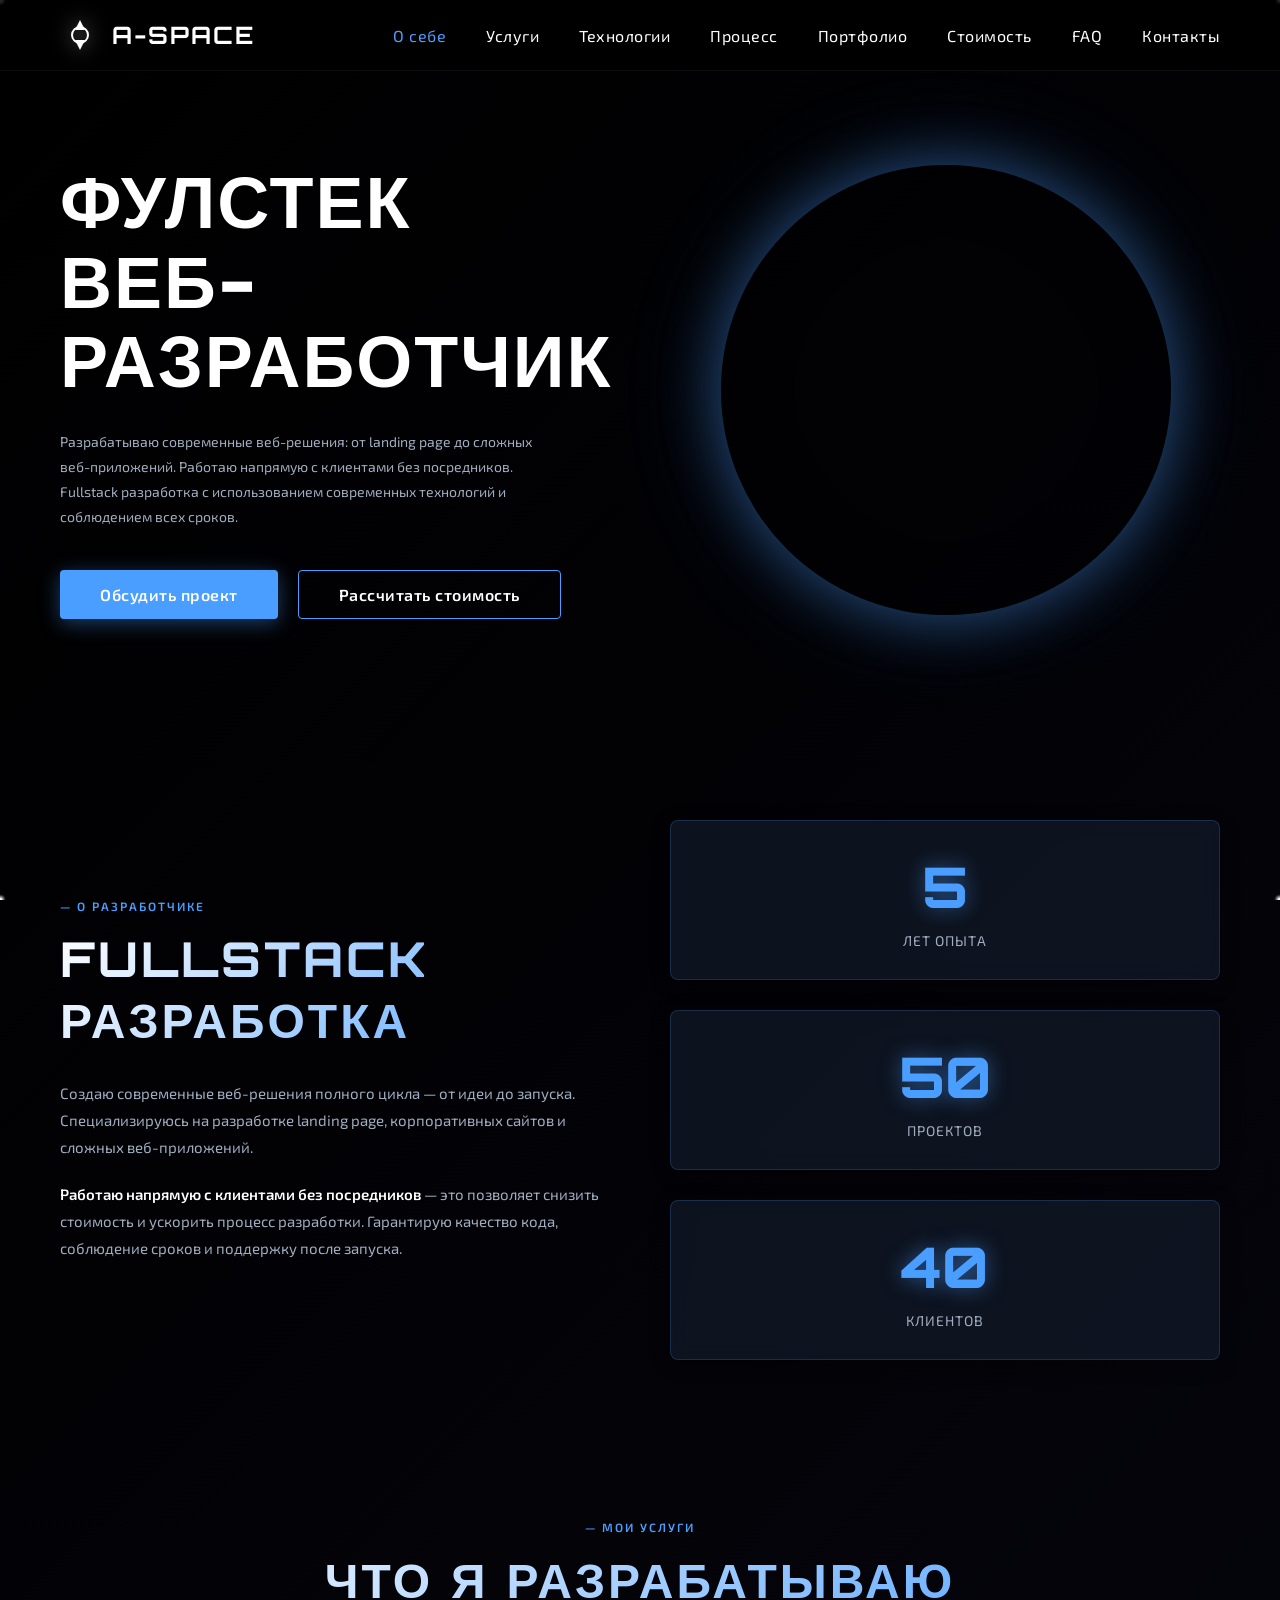
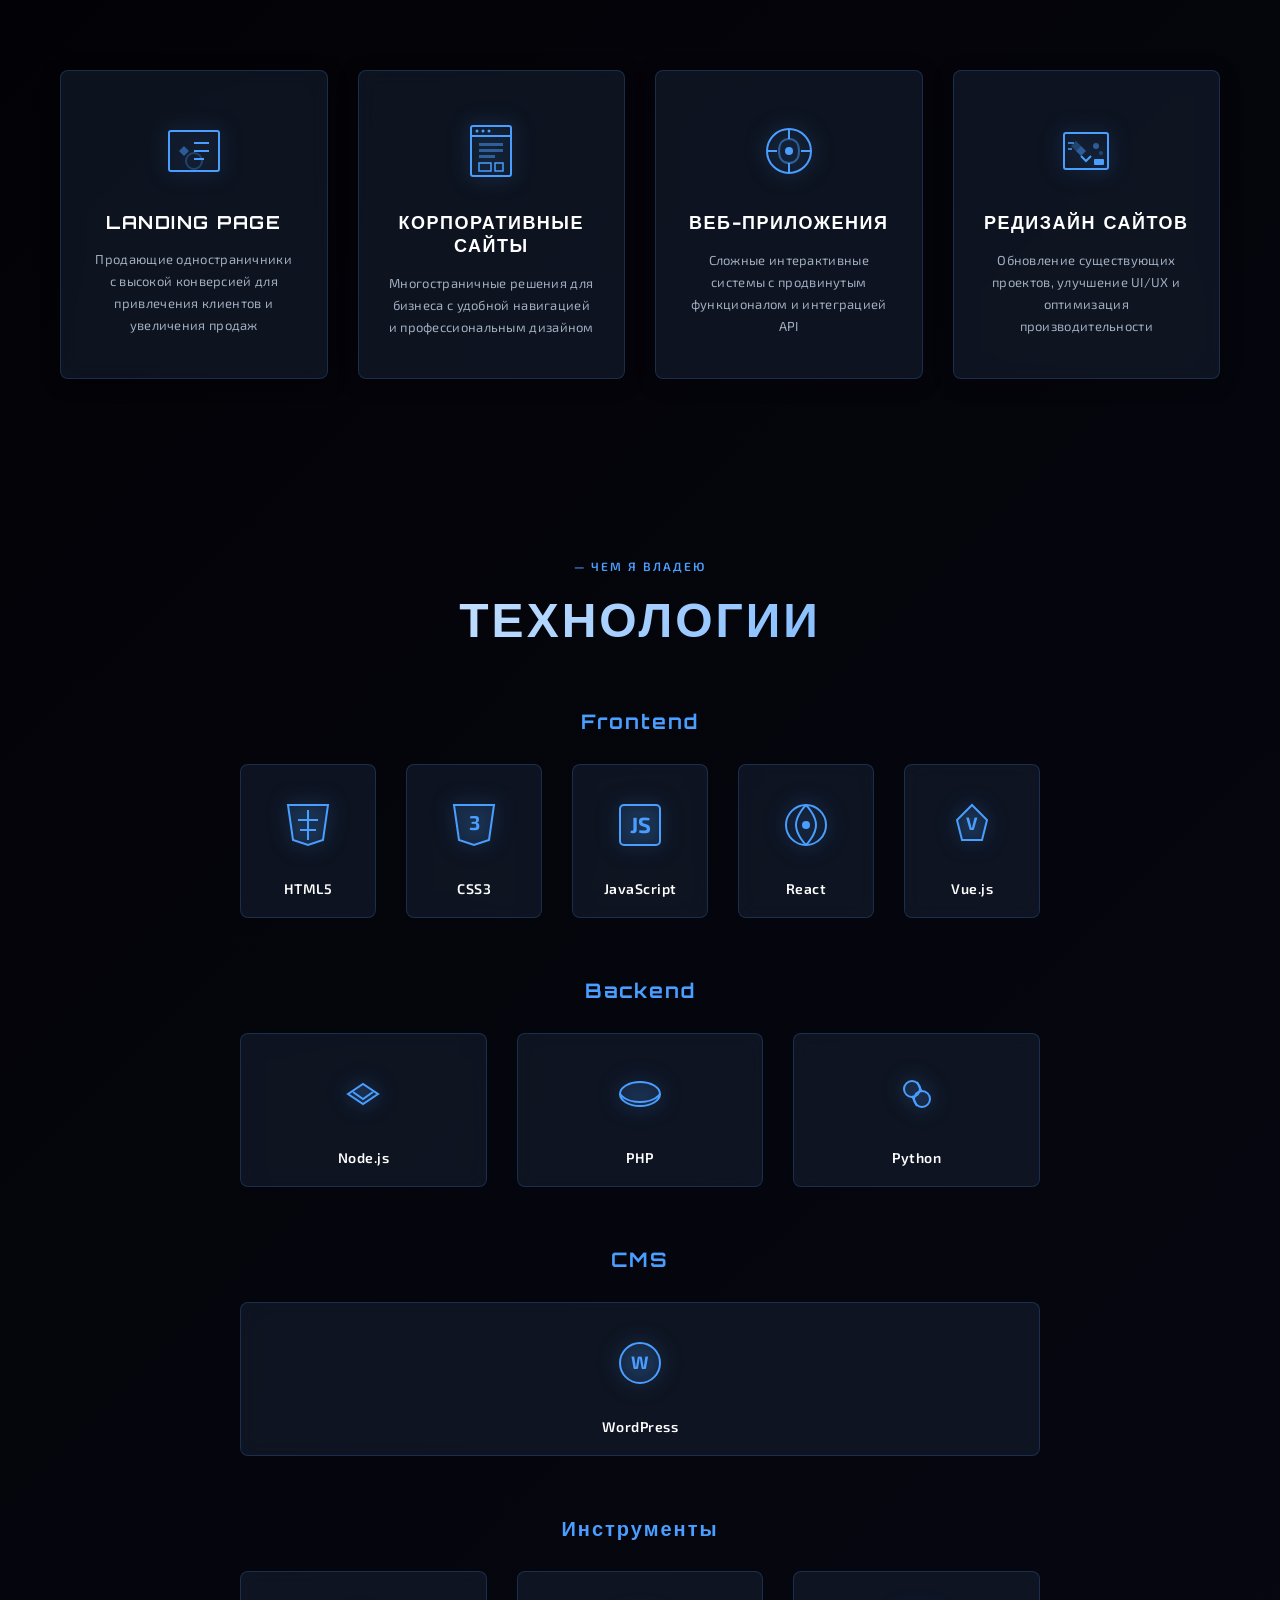
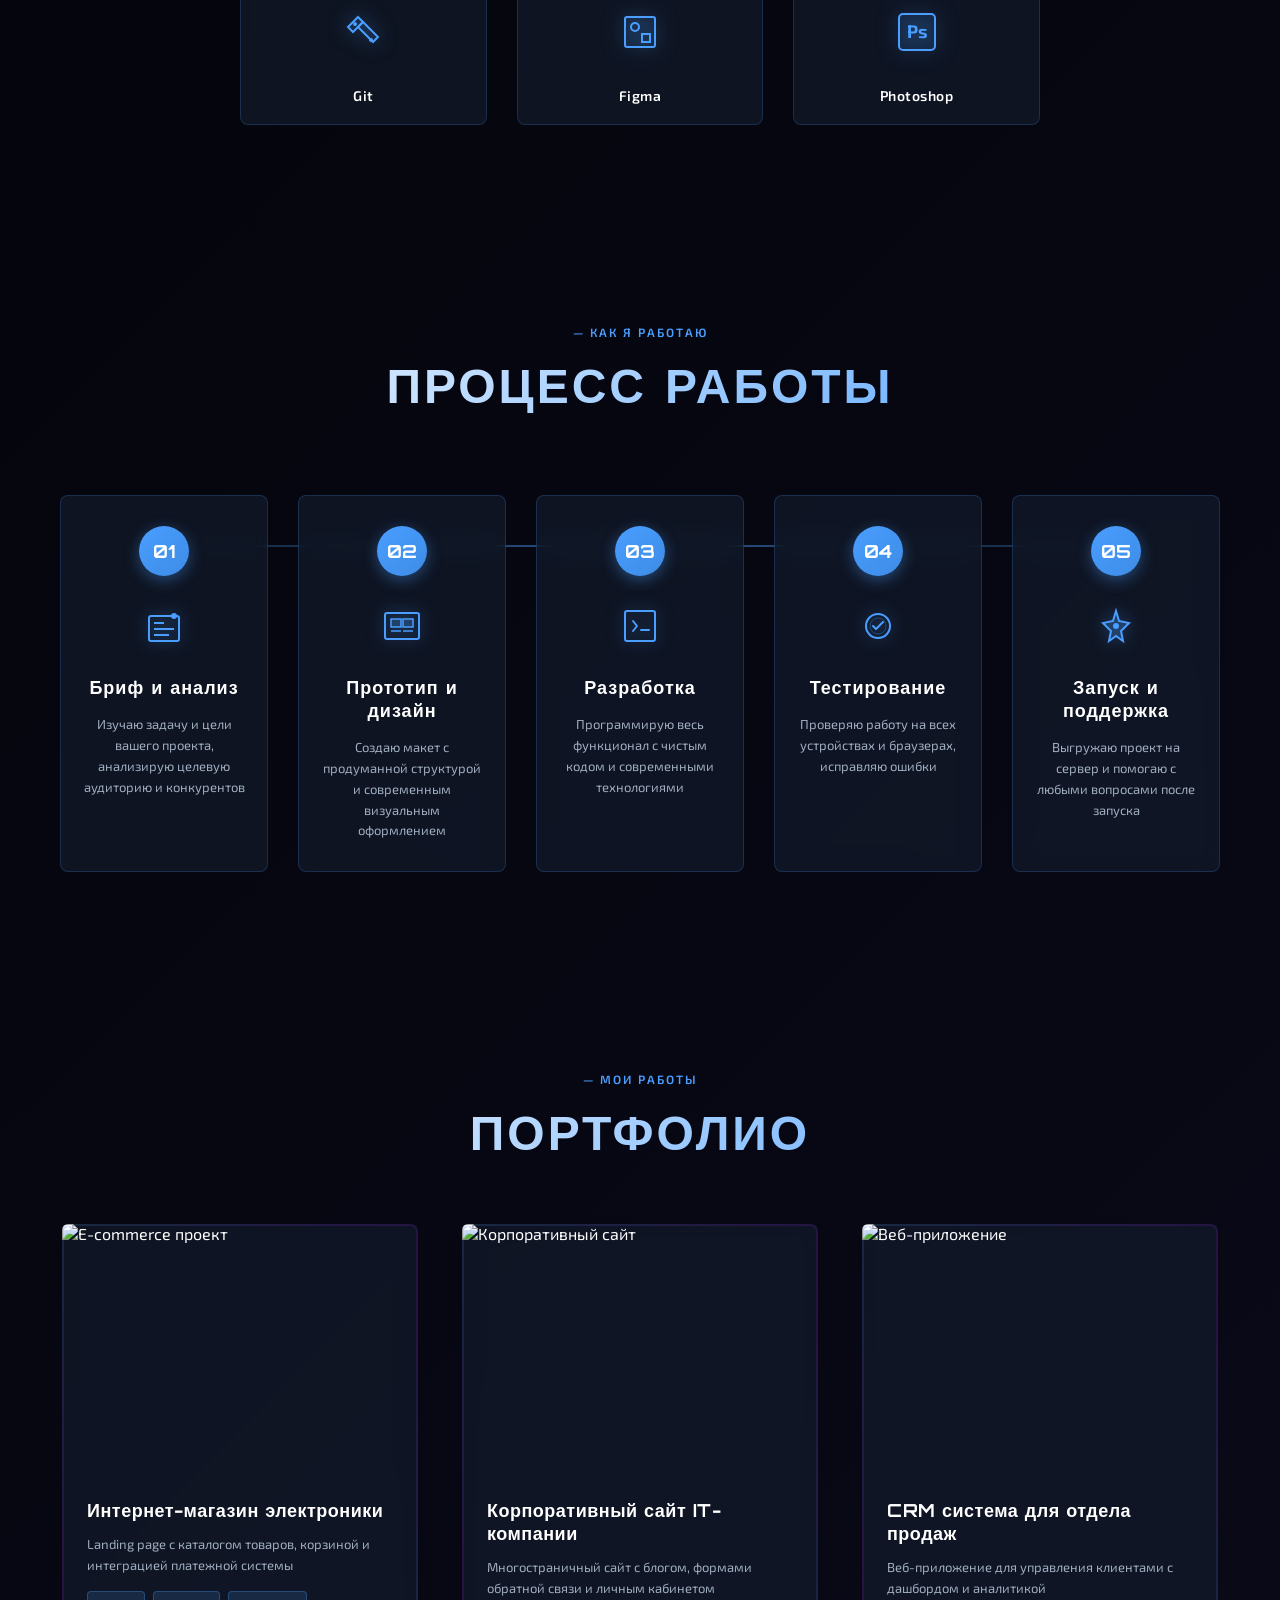
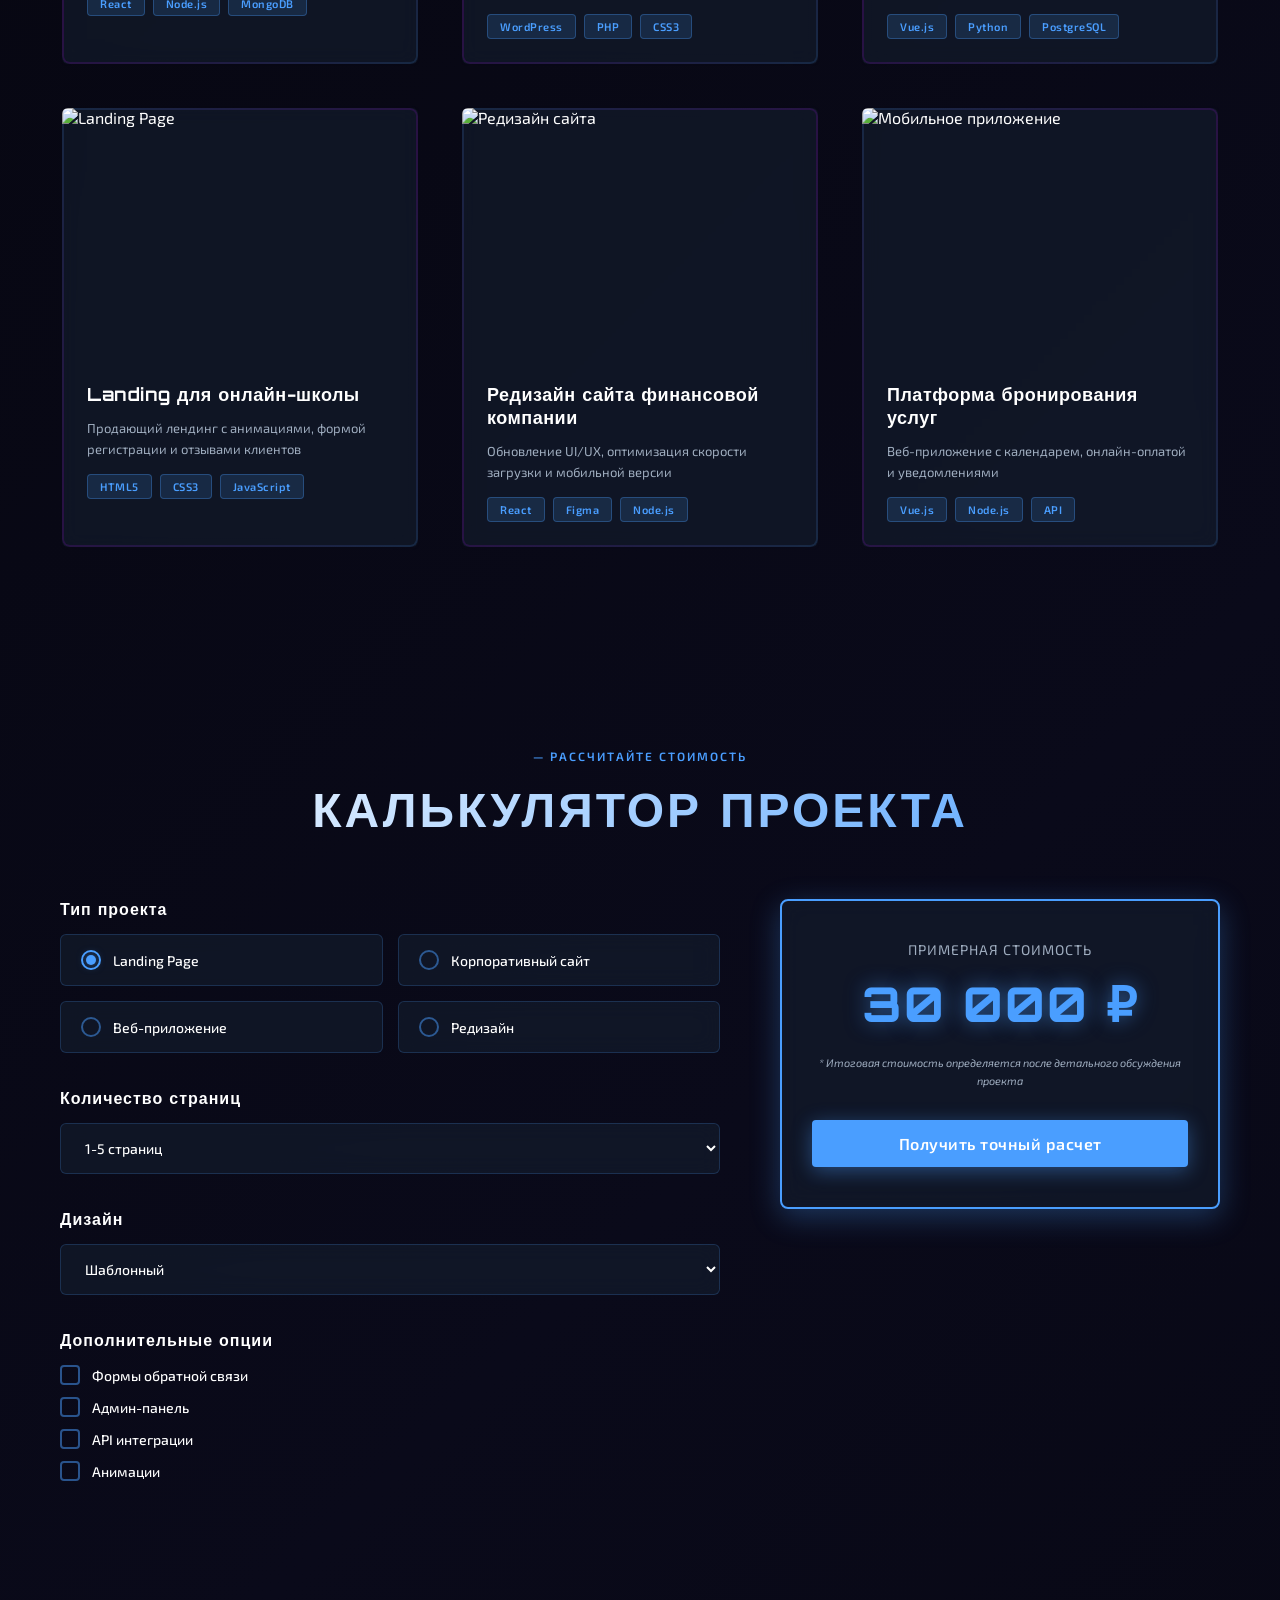
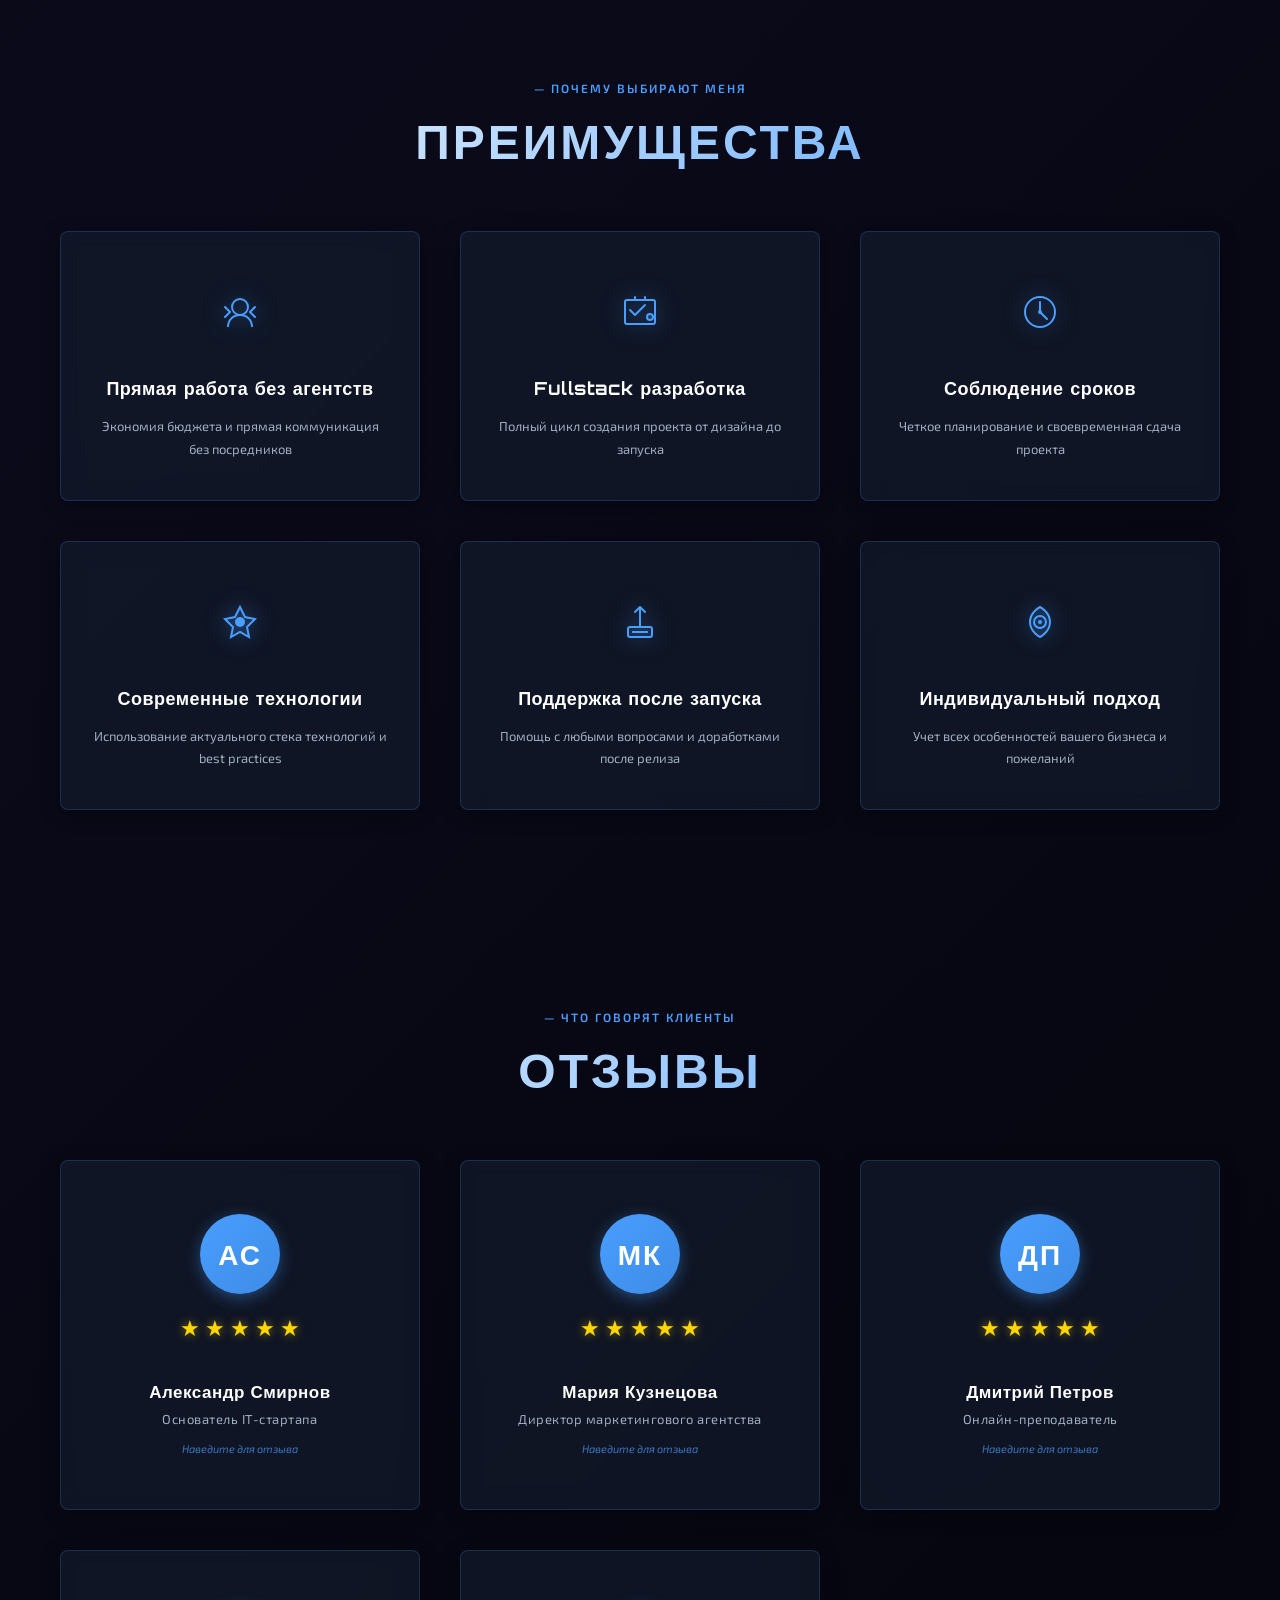
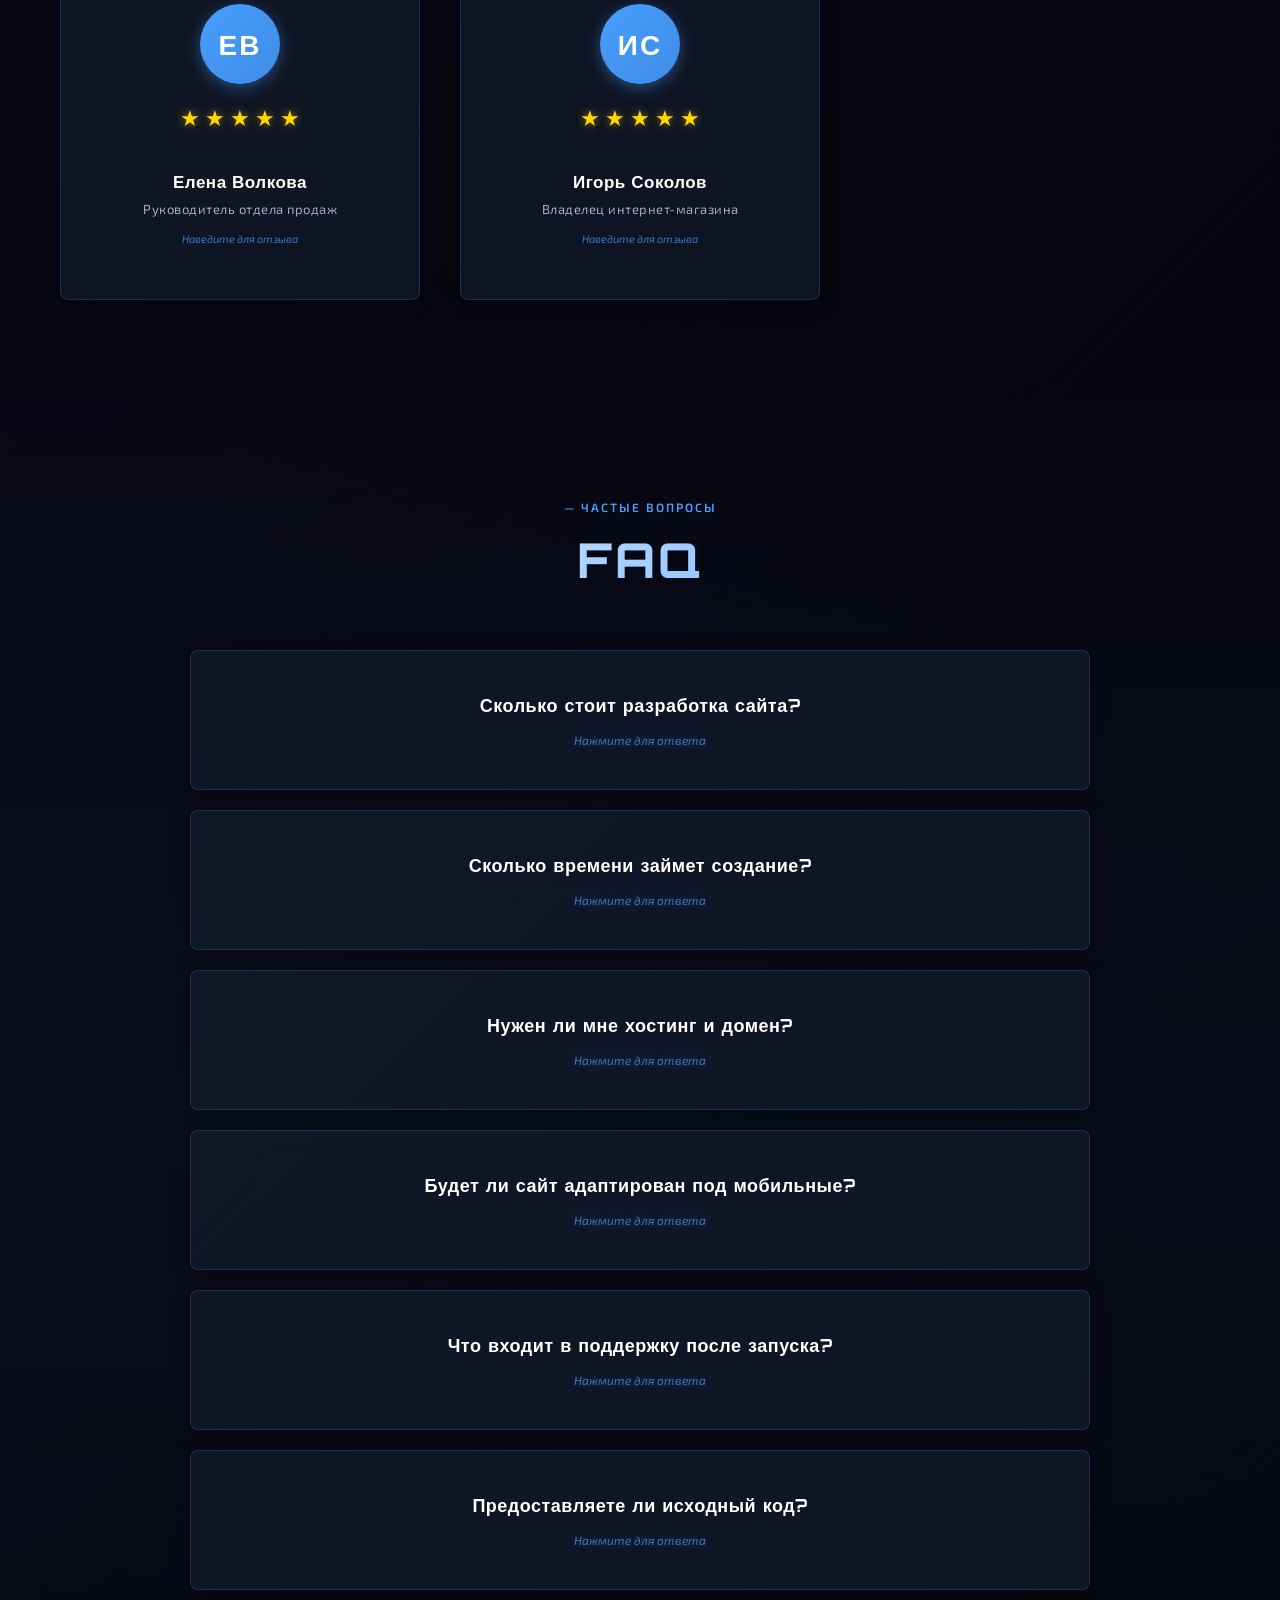
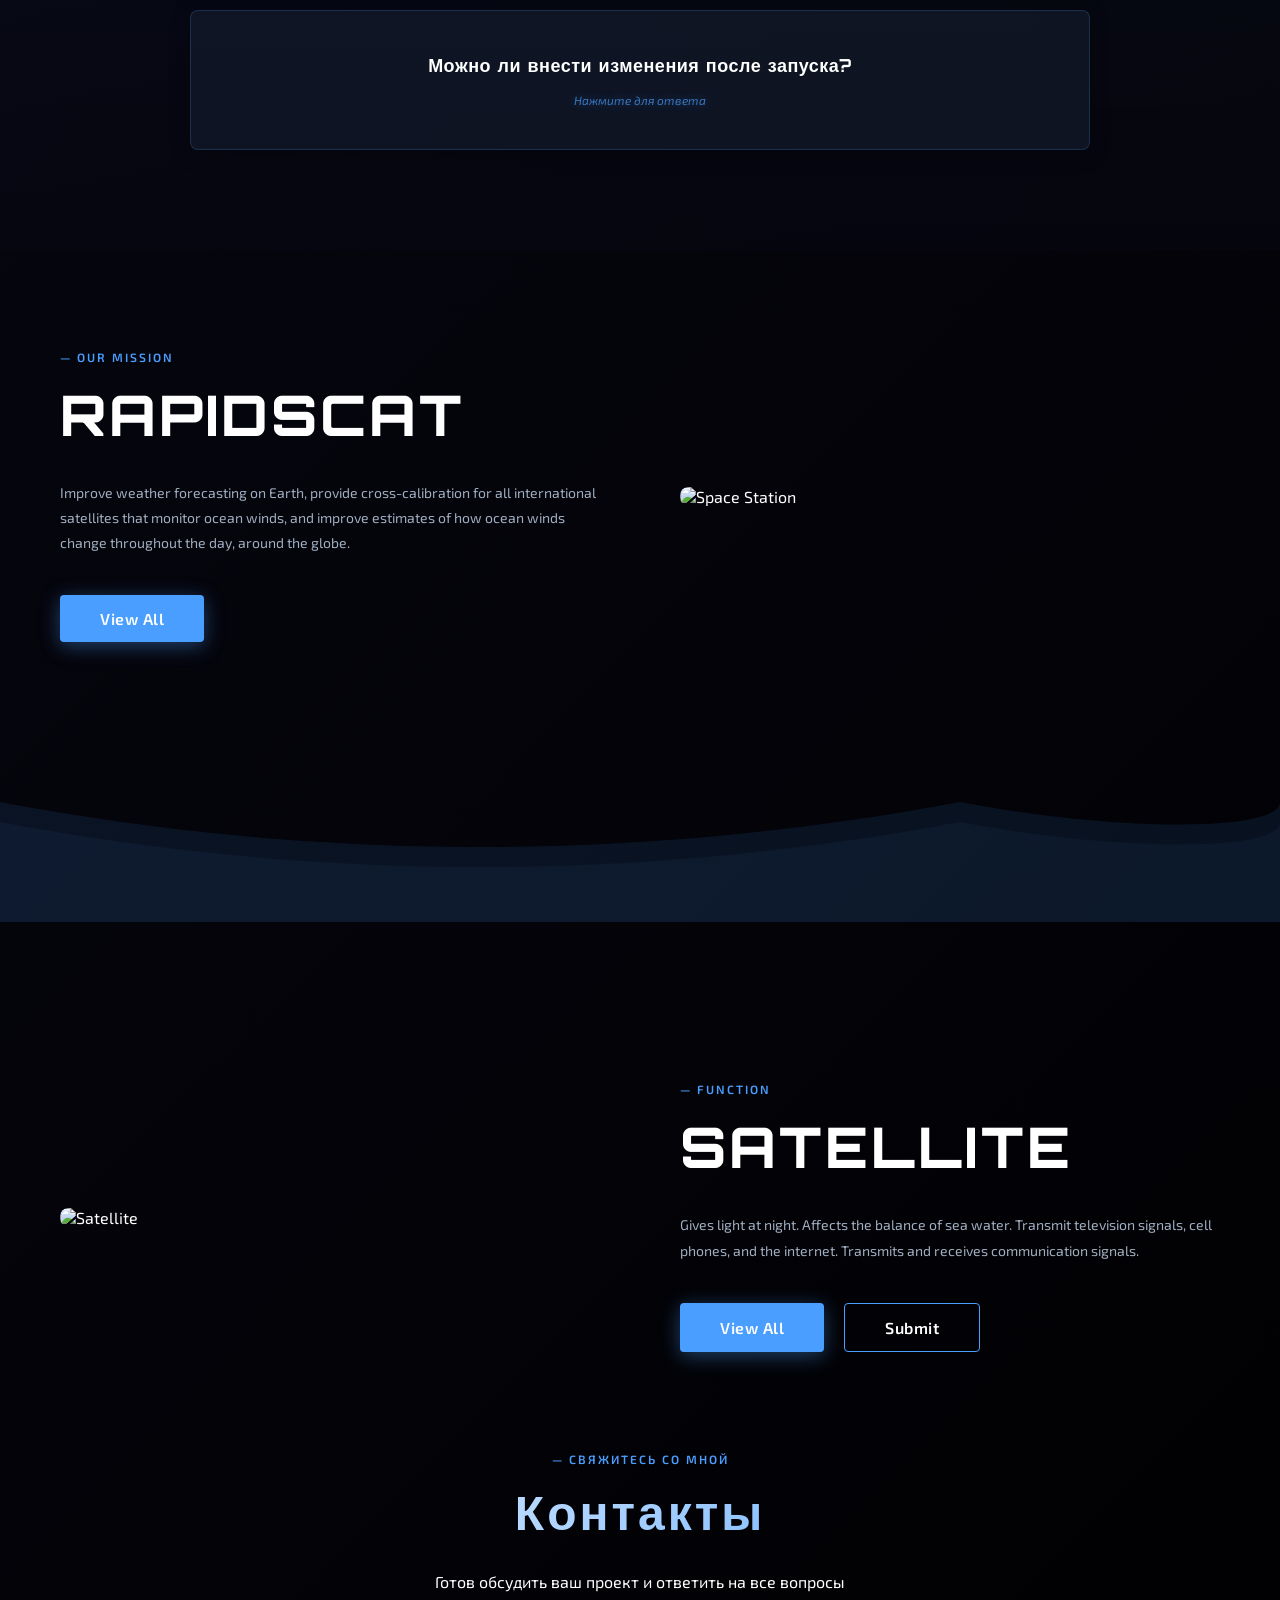
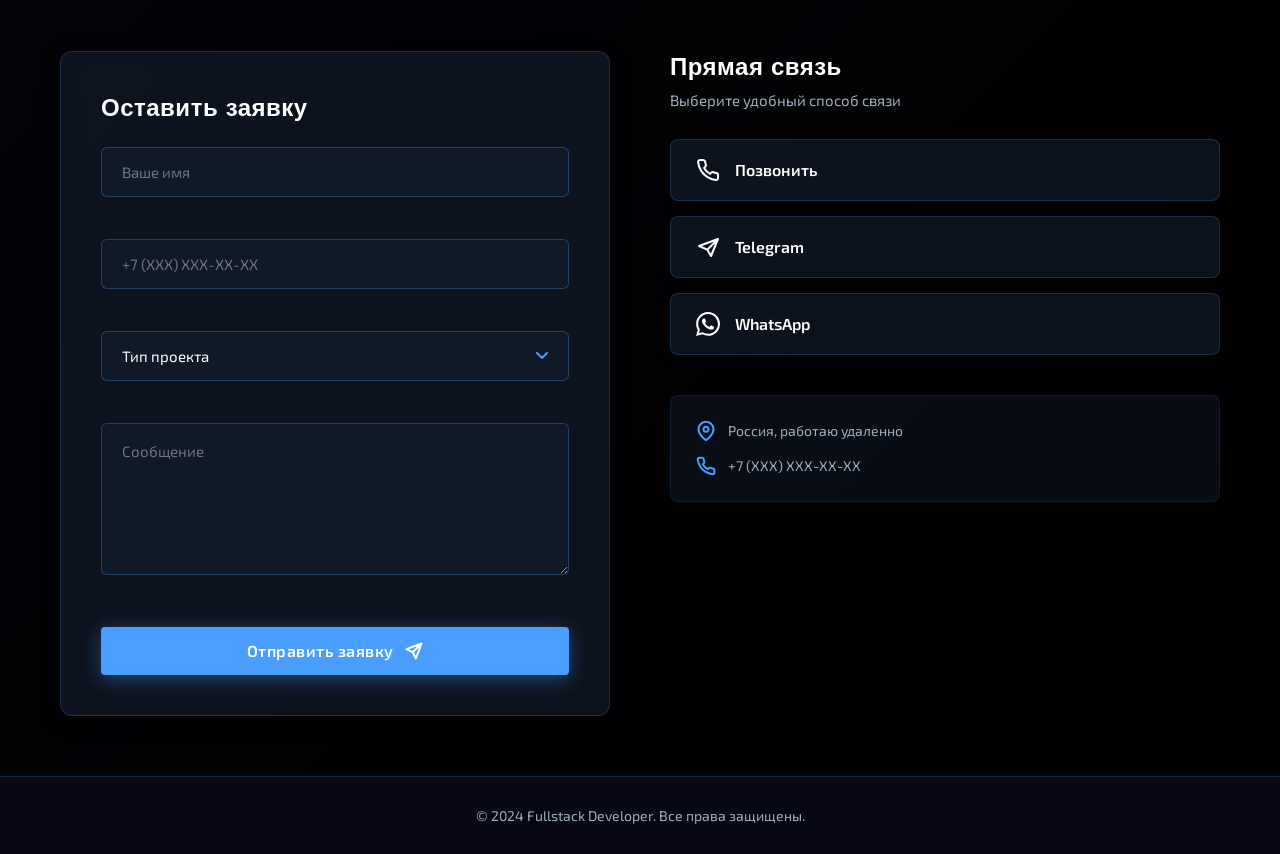
==== index.html @ ce953dd3 "Update navigation, add sticky header and active link highlighting" ====
<!DOCTYPE html>
<html lang="en">

<head>
    <meta charset="UTF-8">
    <meta name="viewport" content="width=device-width, initial-scale=1.0">
    <title>A-SPACE - Orbit The Earth</title>
    <link rel="stylesheet" href="style.css">
</head>

<body>
    <canvas id="stars"></canvas>

    <header class="header">
        <div class="container">
            <div class="header-content">
                <div class="logo">
                    <svg width="40" height="40" viewBox="0 0 40 40" fill="none" xmlns="http://www.w3.org/2000/svg">
                        <path d="M20 5L25 15H15L20 5Z" fill="white" />
                        <path d="M20 35L15 25H25L20 35Z" fill="white" />
                        <circle cx="20" cy="20" r="8" stroke="white" stroke-width="2" fill="none" />
                    </svg>
                    <span>A-SPACE</span>
                </div>
                <nav class="nav">
                    <a href="#about">О себе</a>
                    <a href="#services">Услуги</a>
                    <a href="#technologies">Технологии</a>
                    <a href="#process">Процесс</a>
                    <a href="#portfolio">Портфолио</a>
                    <a href="#calculator">Стоимость</a>
                    <a href="#faq">FAQ</a>
                    <a href="#contacts">Контакты</a>
                </nav>
            </div>
        </div>
    </header>

    <section class="hero">
        <div class="container">
            <div class="hero-content">
                <div class="hero-left">
                    <h1 class="hero-title">ФУЛСТЕК<br>ВЕБ-РАЗРАБОТЧИК</h1>
                    <p class="hero-text">Разрабатываю современные веб-решения: от landing page до сложных
                        веб-приложений.
                        Работаю напрямую с клиентами без посредников. Fullstack разработка с использованием
                        современных технологий и соблюдением всех сроков.</p>
                    <div class="hero-buttons">
                        <button class="btn-primary">Обсудить проект</button>
                        <button class="btn-secondary">Рассчитать стоимость</button>
                    </div>
                </div>
                <div class="hero-right">
                    <div class="earth-container">
                        <img src="https://images.unsplash.com/photo-1614730321146-b6fa6a46bcb4?w=800&h=800&fit=crop"
                            alt="Earth" class="earth-image">
                    </div>
                </div>
            </div>
        </div>
    </section>

    <section class="about" id="about">
        <div class="container">
            <div class="about-content">
                <div class="about-text">
                    <p class="section-label">— О РАЗРАБОТЧИКЕ</p>
                    <h2 class="section-title">FULLSTACK РАЗРАБОТКА</h2>
                    <p class="about-description">
                        Создаю современные веб-решения полного цикла — от идеи до запуска.
                        Специализируюсь на разработке landing page, корпоративных сайтов и сложных веб-приложений.
                    </p>
                    <p class="about-description">
                        <strong>Работаю напрямую с клиентами без посредников</strong> — это позволяет снизить стоимость
                        и ускорить процесс разработки. Гарантирую качество кода, соблюдение сроков и поддержку после
                        запуска.
                    </p>
                </div>
                <div class="about-stats">
                    <div class="stat-card">
                        <div class="stat-number" data-target="5">0</div>
                        <div class="stat-label">Лет опыта</div>
                    </div>
                    <div class="stat-card">
                        <div class="stat-number" data-target="50">0</div>
                        <div class="stat-label">Проектов</div>
                    </div>
                    <div class="stat-card">
                        <div class="stat-number" data-target="40">0</div>
                        <div class="stat-label">Клиентов</div>
                    </div>
                </div>
            </div>
        </div>
    </section>

    <section class="services" id="services">
        <div class="container">
            <div class="services-header">
                <p class="section-label">— МОИ УСЛУГИ</p>
                <h2 class="section-title">ЧТО Я РАЗРАБАТЫВАЮ</h2>
            </div>
            <div class="service-cards">
                <div class="service-card">
                    <div class="service-icon">
                        <svg width="80" height="80" viewBox="0 0 80 80" fill="none" xmlns="http://www.w3.org/2000/svg">
                            <rect x="15" y="20" width="50" height="40" rx="2" stroke="#4A9EFF" stroke-width="2"
                                fill="none" />
                            <path d="M25 30 L35 40 L30 45 L25 40 L30 35 Z" fill="#4A9EFF" opacity="0.5" />
                            <line x1="40" y1="32" x2="55" y2="32" stroke="#4A9EFF" stroke-width="2" />
                            <line x1="40" y1="40" x2="55" y2="40" stroke="#4A9EFF" stroke-width="2" />
                            <line x1="40" y1="48" x2="50" y2="48" stroke="#4A9EFF" stroke-width="2" />
                            <circle cx="40" cy="50" r="8" stroke="#4A9EFF" stroke-width="2" fill="none" opacity="0.3" />
                        </svg>
                    </div>
                    <h3 class="service-title">LANDING PAGE</h3>
                    <p class="service-desc">Продающие одностраничники с высокой конверсией для привлечения клиентов и
                        увеличения продаж</p>
                </div>

                <div class="service-card">
                    <div class="service-icon">
                        <svg width="80" height="80" viewBox="0 0 80 80" fill="none" xmlns="http://www.w3.org/2000/svg">
                            <rect x="20" y="15" width="40" height="50" rx="2" stroke="#4A9EFF" stroke-width="2"
                                fill="none" />
                            <line x1="20" y1="25" x2="60" y2="25" stroke="#4A9EFF" stroke-width="2" />
                            <circle cx="26" cy="20" r="1.5" fill="#4A9EFF" />
                            <circle cx="32" cy="20" r="1.5" fill="#4A9EFF" />
                            <circle cx="38" cy="20" r="1.5" fill="#4A9EFF" />
                            <rect x="28" y="32" width="24" height="3" fill="#4A9EFF" opacity="0.5" />
                            <rect x="28" y="38" width="24" height="3" fill="#4A9EFF" opacity="0.5" />
                            <rect x="28" y="44" width="16" height="3" fill="#4A9EFF" opacity="0.5" />
                            <rect x="28" y="52" width="12" height="8" stroke="#4A9EFF" stroke-width="1.5" fill="none" />
                            <rect x="44" y="52" width="8" height="8" stroke="#4A9EFF" stroke-width="1.5" fill="none" />
                        </svg>
                    </div>
                    <h3 class="service-title">КОРПОРАТИВНЫЕ САЙТЫ</h3>
                    <p class="service-desc">Многостраничные решения для бизнеса с удобной навигацией и профессиональным
                        дизайном</p>
                </div>

                <div class="service-card">
                    <div class="service-icon">
                        <svg width="80" height="80" viewBox="0 0 80 80" fill="none" xmlns="http://www.w3.org/2000/svg">
                            <circle cx="40" cy="40" r="22" stroke="#4A9EFF" stroke-width="2" fill="none" />
                            <circle cx="40" cy="40" r="4" fill="#4A9EFF" />
                            <line x1="40" y1="18" x2="40" y2="28" stroke="#4A9EFF" stroke-width="2" />
                            <line x1="40" y1="52" x2="40" y2="62" stroke="#4A9EFF" stroke-width="2" />
                            <line x1="18" y1="40" x2="28" y2="40" stroke="#4A9EFF" stroke-width="2" />
                            <line x1="52" y1="40" x2="62" y2="40" stroke="#4A9EFF" stroke-width="2" />
                            <path d="M40 28 C46 28 50 32 50 40 C50 48 46 52 40 52" stroke="#4A9EFF" stroke-width="2"
                                fill="none" opacity="0.5" />
                            <path d="M40 28 C34 28 30 32 30 40 C30 48 34 52 40 52" stroke="#4A9EFF" stroke-width="2"
                                fill="none" opacity="0.5" />
                        </svg>
                    </div>
                    <h3 class="service-title">ВЕБ-ПРИЛОЖЕНИЯ</h3>
                    <p class="service-desc">Сложные интерактивные системы с продвинутым функционалом и интеграцией API
                    </p>
                </div>

                <div class="service-card">
                    <div class="service-icon">
                        <svg width="80" height="80" viewBox="0 0 80 80" fill="none" xmlns="http://www.w3.org/2000/svg">
                            <rect x="18" y="22" width="44" height="36" rx="2" stroke="#4A9EFF" stroke-width="2"
                                fill="none" />
                            <path d="M25 35 L30 30 L35 35 L30 40 Z" fill="#4A9EFF" opacity="0.3" />
                            <path d="M30 40 L35 35 L40 40 L35 45 Z" fill="#4A9EFF" opacity="0.5" />
                            <circle cx="50" cy="35" r="3" fill="#4A9EFF" opacity="0.5" />
                            <circle cx="55" cy="42" r="2" fill="#4A9EFF" opacity="0.3" />
                            <path d="M35 45 L40 50 L45 45" stroke="#4A9EFF" stroke-width="2" fill="none" />
                            <path d="M22 32 L28 32" stroke="#4A9EFF" stroke-width="1.5" />
                            <path d="M22 38 L26 38" stroke="#4A9EFF" stroke-width="1.5" />
                            <rect x="48" y="48" width="10" height="6" rx="1" fill="#4A9EFF" />
                        </svg>
                    </div>
                    <h3 class="service-title">РЕДИЗАЙН САЙТОВ</h3>
                    <p class="service-desc">Обновление существующих проектов, улучшение UI/UX и оптимизация
                        производительности</p>
                </div>
            </div>
        </div>
    </section>

    <section class="technologies" id="technologies">
        <div class="container">
            <div class="technologies-header">
                <p class="section-label">— ЧЕМ Я ВЛАДЕЮ</p>
                <h2 class="section-title">ТЕХНОЛОГИИ</h2>
            </div>

            <div class="tech-category">
                <h3 class="tech-category-title">Frontend</h3>
                <div class="tech-grid">
                    <div class="tech-item">
                        <div class="tech-icon">
                            <svg width="60" height="60" viewBox="0 0 60 60" fill="none"
                                xmlns="http://www.w3.org/2000/svg">
                                <path d="M10 10L15 45L30 50L45 45L50 10H10Z" stroke="#4A9EFF" stroke-width="2"
                                    fill="rgba(74, 158, 255, 0.1)" />
                                <path d="M30 15V45M20 25H40M22 35H38" stroke="#4A9EFF" stroke-width="2" />
                            </svg>
                        </div>
                        <span class="tech-name">HTML5</span>
                    </div>
                    <div class="tech-item">
                        <div class="tech-icon">
                            <svg width="60" height="60" viewBox="0 0 60 60" fill="none"
                                xmlns="http://www.w3.org/2000/svg">
                                <path d="M10 10L15 45L30 50L45 45L50 10H10Z" stroke="#4A9EFF" stroke-width="2"
                                    fill="rgba(74, 158, 255, 0.1)" />
                                <text x="30" y="35" text-anchor="middle" fill="#4A9EFF" font-size="20"
                                    font-weight="bold">3</text>
                            </svg>
                        </div>
                        <span class="tech-name">CSS3</span>
                    </div>
                    <div class="tech-item">
                        <div class="tech-icon">
                            <svg width="60" height="60" viewBox="0 0 60 60" fill="none"
                                xmlns="http://www.w3.org/2000/svg">
                                <rect x="10" y="10" width="40" height="40" rx="4" stroke="#4A9EFF" stroke-width="2"
                                    fill="rgba(74, 158, 255, 0.1)" />
                                <text x="30" y="38" text-anchor="middle" fill="#4A9EFF" font-size="22"
                                    font-weight="bold">JS</text>
                            </svg>
                        </div>
                        <span class="tech-name">JavaScript</span>
                    </div>
                    <div class="tech-item">
                        <div class="tech-icon">
                            <svg width="60" height="60" viewBox="0 0 60 60" fill="none"
                                xmlns="http://www.w3.org/2000/svg">
                                <circle cx="30" cy="30" r="20" stroke="#4A9EFF" stroke-width="2" fill="none" />
                                <path d="M30 10C30 10 40 20 40 30C40 40 30 50 30 50" stroke="#4A9EFF" stroke-width="2"
                                    fill="none" />
                                <path d="M30 10C30 10 20 20 20 30C20 40 30 50 30 50" stroke="#4A9EFF" stroke-width="2"
                                    fill="none" />
                                <circle cx="30" cy="30" r="4" fill="#4A9EFF" />
                            </svg>
                        </div>
                        <span class="tech-name">React</span>
                    </div>
                    <div class="tech-item">
                        <div class="tech-icon">
                            <svg width="60" height="60" viewBox="0 0 60 60" fill="none"
                                xmlns="http://www.w3.org/2000/svg">
                                <path d="M30 10L45 25L40 45L20 45L15 25Z" stroke="#4A9EFF" stroke-width="2"
                                    fill="rgba(74, 158, 255, 0.1)" />
                                <text x="30" y="35" text-anchor="middle" fill="#4A9EFF" font-size="18"
                                    font-weight="bold">V</text>
                            </svg>
                        </div>
                        <span class="tech-name">Vue.js</span>
                    </div>
                </div>
            </div>

            <div class="tech-category">
                <h3 class="tech-category-title">Backend</h3>
                <div class="tech-grid">
                    <div class="tech-item">
                        <div class="tech-icon">
                            <svg width="60" height="60" viewBox="0 0 60 60" fill="none"
                                xmlns="http://www.w3.org/2000/svg">
                                <path d="M15 30L30 20L45 30L30 40Z" stroke="#4A9EFF" stroke-width="2"
                                    fill="rgba(74, 158, 255, 0.1)" />
                                <path d="M20 28L30 35L40 28" stroke="#4A9EFF" stroke-width="2" />
                            </svg>
                        </div>
                        <span class="tech-name">Node.js</span>
                    </div>
                    <div class="tech-item">
                        <div class="tech-icon">
                            <svg width="60" height="60" viewBox="0 0 60 60" fill="none"
                                xmlns="http://www.w3.org/2000/svg">
                                <ellipse cx="30" cy="30" rx="20" ry="12" stroke="#4A9EFF" stroke-width="2"
                                    fill="rgba(74, 158, 255, 0.1)" />
                                <path d="M10 30C10 30 15 38 30 38C45 38 50 30 50 30" stroke="#4A9EFF"
                                    stroke-width="2" />
                            </svg>
                        </div>
                        <span class="tech-name">PHP</span>
                    </div>
                    <div class="tech-item">
                        <div class="tech-icon">
                            <svg width="60" height="60" viewBox="0 0 60 60" fill="none"
                                xmlns="http://www.w3.org/2000/svg">
                                <circle cx="25" cy="25" r="8" stroke="#4A9EFF" stroke-width="2"
                                    fill="rgba(74, 158, 255, 0.1)" />
                                <circle cx="35" cy="35" r="8" stroke="#4A9EFF" stroke-width="2"
                                    fill="rgba(74, 158, 255, 0.1)" />
                                <path d="M30 18L35 28M25 32L30 42" stroke="#4A9EFF" stroke-width="2" />
                            </svg>
                        </div>
                        <span class="tech-name">Python</span>
                    </div>
                </div>
            </div>

            <div class="tech-category">
                <h3 class="tech-category-title">CMS</h3>
                <div class="tech-grid">
                    <div class="tech-item">
                        <div class="tech-icon">
                            <svg width="60" height="60" viewBox="0 0 60 60" fill="none"
                                xmlns="http://www.w3.org/2000/svg">
                                <circle cx="30" cy="30" r="20" stroke="#4A9EFF" stroke-width="2"
                                    fill="rgba(74, 158, 255, 0.1)" />
                                <text x="30" y="36" text-anchor="middle" fill="#4A9EFF" font-size="18"
                                    font-weight="bold">W</text>
                            </svg>
                        </div>
                        <span class="tech-name">WordPress</span>
                    </div>
                </div>
            </div>

            <div class="tech-category">
                <h3 class="tech-category-title">Инструменты</h3>
                <div class="tech-grid">
                    <div class="tech-item">
                        <div class="tech-icon">
                            <svg width="60" height="60" viewBox="0 0 60 60" fill="none"
                                xmlns="http://www.w3.org/2000/svg">
                                <path d="M15 25L25 15L30 20L20 30L15 25Z" stroke="#4A9EFF" stroke-width="2"
                                    fill="rgba(74, 158, 255, 0.1)" />
                                <path d="M30 20L45 35L40 40L25 25L30 20Z" stroke="#4A9EFF" stroke-width="2"
                                    fill="rgba(74, 158, 255, 0.1)" />
                                <circle cx="22" cy="22" r="2" fill="#4A9EFF" />
                                <circle cx="38" cy="38" r="2" fill="#4A9EFF" />
                            </svg>
                        </div>
                        <span class="tech-name">Git</span>
                    </div>
                    <div class="tech-item">
                        <div class="tech-icon">
                            <svg width="60" height="60" viewBox="0 0 60 60" fill="none"
                                xmlns="http://www.w3.org/2000/svg">
                                <rect x="15" y="15" width="30" height="30" rx="2" stroke="#4A9EFF" stroke-width="2"
                                    fill="rgba(74, 158, 255, 0.1)" />
                                <circle cx="25" cy="25" r="4" stroke="#4A9EFF" stroke-width="2" />
                                <rect x="32" y="32" width="8" height="8" stroke="#4A9EFF" stroke-width="2" />
                            </svg>
                        </div>
                        <span class="tech-name">Figma</span>
                    </div>
                    <div class="tech-item">
                        <div class="tech-icon">
                            <svg width="60" height="60" viewBox="0 0 60 60" fill="none"
                                xmlns="http://www.w3.org/2000/svg">
                                <rect x="12" y="12" width="36" height="36" rx="4" stroke="#4A9EFF" stroke-width="2"
                                    fill="rgba(74, 158, 255, 0.1)" />
                                <text x="30" y="36" text-anchor="middle" fill="#4A9EFF" font-size="18"
                                    font-weight="bold">Ps</text>
                            </svg>
                        </div>
                        <span class="tech-name">Photoshop</span>
                    </div>
                </div>
            </div>
        </div>
    </section>

    <section class="process" id="process">
        <div class="container">
            <div class="process-header">
                <p class="section-label">— КАК Я РАБОТАЮ</p>
                <h2 class="section-title">ПРОЦЕСС РАБОТЫ</h2>
            </div>
            <div class="process-steps">
                <div class="process-step">
                    <div class="step-number">01</div>
                    <div class="step-icon">
                        <svg width="50" height="50" viewBox="0 0 50 50" fill="none" xmlns="http://www.w3.org/2000/svg">
                            <rect x="10" y="15" width="30" height="25" rx="2" stroke="#4A9EFF" stroke-width="2"
                                fill="none" />
                            <line x1="15" y1="22" x2="25" y2="22" stroke="#4A9EFF" stroke-width="2" />
                            <line x1="15" y1="28" x2="35" y2="28" stroke="#4A9EFF" stroke-width="2" />
                            <line x1="15" y1="34" x2="30" y2="34" stroke="#4A9EFF" stroke-width="2" />
                            <circle cx="35" cy="15" r="3" fill="#4A9EFF" />
                        </svg>
                    </div>
                    <h3 class="step-title">Бриф и анализ</h3>
                    <p class="step-desc">Изучаю задачу и цели вашего проекта, анализирую целевую аудиторию и конкурентов
                    </p>
                </div>

                <div class="process-step">
                    <div class="step-number">02</div>
                    <div class="step-icon">
                        <svg width="50" height="50" viewBox="0 0 50 50" fill="none" xmlns="http://www.w3.org/2000/svg">
                            <rect x="8" y="12" width="34" height="26" rx="2" stroke="#4A9EFF" stroke-width="2"
                                fill="none" />
                            <rect x="14" y="18" width="10" height="8" stroke="#4A9EFF" stroke-width="1.5"
                                fill="rgba(74, 158, 255, 0.2)" />
                            <rect x="26" y="18" width="10" height="8" stroke="#4A9EFF" stroke-width="1.5"
                                fill="rgba(74, 158, 255, 0.2)" />
                            <line x1="14" y1="30" x2="24" y2="30" stroke="#4A9EFF" stroke-width="1.5" />
                            <line x1="26" y1="30" x2="36" y2="30" stroke="#4A9EFF" stroke-width="1.5" />
                        </svg>
                    </div>
                    <h3 class="step-title">Прототип и дизайн</h3>
                    <p class="step-desc">Создаю макет с продуманной структурой и современным визуальным оформлением</p>
                </div>

                <div class="process-step">
                    <div class="step-number">03</div>
                    <div class="step-icon">
                        <svg width="50" height="50" viewBox="0 0 50 50" fill="none" xmlns="http://www.w3.org/2000/svg">
                            <rect x="10" y="10" width="30" height="30" rx="2" stroke="#4A9EFF" stroke-width="2"
                                fill="none" />
                            <path d="M18 20L22 25L18 30" stroke="#4A9EFF" stroke-width="2" stroke-linecap="round"
                                stroke-linejoin="round" />
                            <line x1="26" y1="29" x2="34" y2="29" stroke="#4A9EFF" stroke-width="2"
                                stroke-linecap="round" />
                        </svg>
                    </div>
                    <h3 class="step-title">Разработка</h3>
                    <p class="step-desc">Программирую весь функционал с чистым кодом и современными технологиями</p>
                </div>

                <div class="process-step">
                    <div class="step-number">04</div>
                    <div class="step-icon">
                        <svg width="50" height="50" viewBox="0 0 50 50" fill="none" xmlns="http://www.w3.org/2000/svg">
                            <circle cx="25" cy="25" r="12" stroke="#4A9EFF" stroke-width="2" fill="none" />
                            <path d="M20 25L23 28L30 21" stroke="#4A9EFF" stroke-width="2" stroke-linecap="round"
                                stroke-linejoin="round" />
                            <circle cx="25" cy="25" r="8" stroke="#4A9EFF" stroke-width="1" fill="none" opacity="0.3" />
                        </svg>
                    </div>
                    <h3 class="step-title">Тестирование</h3>
                    <p class="step-desc">Проверяю работу на всех устройствах и браузерах, исправляю ошибки</p>
                </div>

                <div class="process-step">
                    <div class="step-number">05</div>
                    <div class="step-icon">
                        <svg width="50" height="50" viewBox="0 0 50 50" fill="none" xmlns="http://www.w3.org/2000/svg">
                            <path d="M25 10L28 20L38 22L30 30L32 40L25 35L18 40L20 30L12 22L22 20Z" stroke="#4A9EFF"
                                stroke-width="2" fill="rgba(74, 158, 255, 0.2)" />
                            <circle cx="25" cy="25" r="3" fill="#4A9EFF" />
                        </svg>
                    </div>
                    <h3 class="step-title">Запуск и поддержка</h3>
                    <p class="step-desc">Выгружаю проект на сервер и помогаю с любыми вопросами после запуска</p>
                </div>
            </div>
        </div>
    </section>

    <section class="portfolio" id="portfolio">
        <div class="container">
            <div class="portfolio-header">
                <p class="section-label">— МОИ РАБОТЫ</p>
                <h2 class="section-title">ПОРТФОЛИО</h2>
            </div>
            <div class="portfolio-grid">
                <div class="portfolio-card">
                    <div class="portfolio-image">
                        <img src="https://images.unsplash.com/photo-1460925895917-afdab827c52f?w=600&h=400&fit=crop"
                            alt="E-commerce проект">
                        <div class="portfolio-overlay">
                            <button class="btn-view-project">Смотреть проект</button>
                        </div>
                    </div>
                    <div class="portfolio-content">
                        <h3 class="portfolio-title">Интернет-магазин электроники</h3>
                        <p class="portfolio-desc">Landing page с каталогом товаров, корзиной и интеграцией платежной
                            системы</p>
                        <div class="portfolio-tags">
                            <span class="tag">React</span>
                            <span class="tag">Node.js</span>
                            <span class="tag">MongoDB</span>
                        </div>
                    </div>
                </div>

                <div class="portfolio-card">
                    <div class="portfolio-image">
                        <img src="https://images.unsplash.com/photo-1551288049-bebda4e38f71?w=600&h=400&fit=crop"
                            alt="Корпоративный сайт">
                        <div class="portfolio-overlay">
                            <button class="btn-view-project">Смотреть проект</button>
                        </div>
                    </div>
                    <div class="portfolio-content">
                        <h3 class="portfolio-title">Корпоративный сайт IT-компании</h3>
                        <p class="portfolio-desc">Многостраничный сайт с блогом, формами обратной связи и личным
                            кабинетом</p>
                        <div class="portfolio-tags">
                            <span class="tag">WordPress</span>
                            <span class="tag">PHP</span>
                            <span class="tag">CSS3</span>
                        </div>
                    </div>
                </div>

                <div class="portfolio-card">
                    <div class="portfolio-image">
                        <img src="https://images.unsplash.com/photo-1512941937669-90a1b58e7e9c?w=600&h=400&fit=crop"
                            alt="Веб-приложение">
                        <div class="portfolio-overlay">
                            <button class="btn-view-project">Смотреть проект</button>
                        </div>
                    </div>
                    <div class="portfolio-content">
                        <h3 class="portfolio-title">CRM система для отдела продаж</h3>
                        <p class="portfolio-desc">Веб-приложение для управления клиентами с дашбордом и аналитикой</p>
                        <div class="portfolio-tags">
                            <span class="tag">Vue.js</span>
                            <span class="tag">Python</span>
                            <span class="tag">PostgreSQL</span>
                        </div>
                    </div>
                </div>

                <div class="portfolio-card">
                    <div class="portfolio-image">
                        <img src="https://images.unsplash.com/photo-1487017159836-4e23ece2e4cf?w=600&h=400&fit=crop"
                            alt="Landing Page">
                        <div class="portfolio-overlay">
                            <button class="btn-view-project">Смотреть проект</button>
                        </div>
                    </div>
                    <div class="portfolio-content">
                        <h3 class="portfolio-title">Landing для онлайн-школы</h3>
                        <p class="portfolio-desc">Продающий лендинг с анимациями, формой регистрации и отзывами клиентов
                        </p>
                        <div class="portfolio-tags">
                            <span class="tag">HTML5</span>
                            <span class="tag">CSS3</span>
                            <span class="tag">JavaScript</span>
                        </div>
                    </div>
                </div>

                <div class="portfolio-card">
                    <div class="portfolio-image">
                        <img src="https://images.unsplash.com/photo-1454165804606-c3d57bc86b40?w=600&h=400&fit=crop"
                            alt="Редизайн сайта">
                        <div class="portfolio-overlay">
                            <button class="btn-view-project">Смотреть проект</button>
                        </div>
                    </div>
                    <div class="portfolio-content">
                        <h3 class="portfolio-title">Редизайн сайта финансовой компании</h3>
                        <p class="portfolio-desc">Обновление UI/UX, оптимизация скорости загрузки и мобильной версии</p>
                        <div class="portfolio-tags">
                            <span class="tag">React</span>
                            <span class="tag">Figma</span>
                            <span class="tag">Node.js</span>
                        </div>
                    </div>
                </div>

                <div class="portfolio-card">
                    <div class="portfolio-image">
                        <img src="https://images.unsplash.com/photo-1551650975-87deedd944c3?w=600&h=400&fit=crop"
                            alt="Мобильное приложение">
                        <div class="portfolio-overlay">
                            <button class="btn-view-project">Смотреть проект</button>
                        </div>
                    </div>
                    <div class="portfolio-content">
                        <h3 class="portfolio-title">Платформа бронирования услуг</h3>
                        <p class="portfolio-desc">Веб-приложение с календарем, онлайн-оплатой и уведомлениями</p>
                        <div class="portfolio-tags">
                            <span class="tag">Vue.js</span>
                            <span class="tag">Node.js</span>
                            <span class="tag">API</span>
                        </div>
                    </div>
                </div>
            </div>
        </div>
    </section>

    <section class="calculator" id="calculator">
        <div class="container">
            <div class="calculator-header">
                <p class="section-label">— РАССЧИТАЙТЕ СТОИМОСТЬ</p>
                <h2 class="section-title">КАЛЬКУЛЯТОР ПРОЕКТА</h2>
            </div>
            <div class="calculator-content">
                <div class="calculator-form">
                    <div class="calc-group">
                        <label class="calc-label">Тип проекта</label>
                        <div class="calc-options">
                            <label class="calc-radio">
                                <input type="radio" name="projectType" value="landing" data-price="30000" checked>
                                <span class="radio-label">Landing Page</span>
                            </label>
                            <label class="calc-radio">
                                <input type="radio" name="projectType" value="corporate" data-price="80000">
                                <span class="radio-label">Корпоративный сайт</span>
                            </label>
                            <label class="calc-radio">
                                <input type="radio" name="projectType" value="webapp" data-price="150000">
                                <span class="radio-label">Веб-приложение</span>
                            </label>
                            <label class="calc-radio">
                                <input type="radio" name="projectType" value="redesign" data-price="50000">
                                <span class="radio-label">Редизайн</span>
                            </label>
                        </div>
                    </div>

                    <div class="calc-group">
                        <label class="calc-label">Количество страниц</label>
                        <select name="pageCount" class="calc-select">
                            <option value="1" data-price="0">1-5 страниц</option>
                            <option value="2" data-price="20000">6-10 страниц</option>
                            <option value="3" data-price="40000">10+ страниц</option>
                        </select>
                    </div>

                    <div class="calc-group">
                        <label class="calc-label">Дизайн</label>
                        <select name="designType" class="calc-select">
                            <option value="template" data-price="0">Шаблонный</option>
                            <option value="unique" data-price="30000">Уникальный</option>
                        </select>
                    </div>

                    <div class="calc-group">
                        <label class="calc-label">Дополнительные опции</label>
                        <div class="calc-checkboxes">
                            <label class="calc-checkbox">
                                <input type="checkbox" name="contactForms" data-price="10000">
                                <span class="checkbox-label">Формы обратной связи</span>
                            </label>
                            <label class="calc-checkbox">
                                <input type="checkbox" name="adminPanel" data-price="40000">
                                <span class="checkbox-label">Админ-панель</span>
                            </label>
                            <label class="calc-checkbox">
                                <input type="checkbox" name="apiIntegration" data-price="25000">
                                <span class="checkbox-label">API интеграции</span>
                            </label>
                            <label class="calc-checkbox">
                                <input type="checkbox" name="animations" data-price="15000">
                                <span class="checkbox-label">Анимации</span>
                            </label>
                        </div>
                    </div>
                </div>

                <div class="calculator-result">
                    <div class="result-card">
                        <div class="result-label">Примерная стоимость</div>
                        <div class="result-price" id="calculatedPrice">30 000 ₽</div>
                        <div class="result-note">* Итоговая стоимость определяется после детального обсуждения проекта
                        </div>
                        <button class="btn-primary btn-get-quote">Получить точный расчет</button>
                    </div>
                </div>
            </div>
        </div>
    </section>

    <section class="benefits" id="benefits">
        <div class="container">
            <div class="benefits-header">
                <p class="section-label">— ПОЧЕМУ ВЫБИРАЮТ МЕНЯ</p>
                <h2 class="section-title">ПРЕИМУЩЕСТВА</h2>
            </div>
            <div class="benefits-grid">
                <div class="benefit-card">
                    <div class="benefit-icon">
                        <svg width="60" height="60" viewBox="0 0 60 60" fill="none" xmlns="http://www.w3.org/2000/svg">
                            <circle cx="30" cy="25" r="8" stroke="#4A9EFF" stroke-width="2" fill="none" />
                            <path d="M18 45C18 38 23 33 30 33C37 33 42 38 42 45" stroke="#4A9EFF" stroke-width="2" />
                            <path d="M15 25L20 30L15 35" stroke="#4A9EFF" stroke-width="2" stroke-linecap="round"
                                stroke-linejoin="round" />
                            <path d="M45 25L40 30L45 35" stroke="#4A9EFF" stroke-width="2" stroke-linecap="round"
                                stroke-linejoin="round" />
                        </svg>
                    </div>
                    <h3 class="benefit-title">Прямая работа без агентств</h3>
                    <p class="benefit-desc">Экономия бюджета и прямая коммуникация без посредников</p>
                </div>

                <div class="benefit-card">
                    <div class="benefit-icon">
                        <svg width="60" height="60" viewBox="0 0 60 60" fill="none" xmlns="http://www.w3.org/2000/svg">
                            <rect x="15" y="18" width="30" height="24" rx="2" stroke="#4A9EFF" stroke-width="2"
                                fill="none" />
                            <path d="M20 28L25 33L35 23" stroke="#4A9EFF" stroke-width="2" stroke-linecap="round"
                                stroke-linejoin="round" />
                            <circle cx="40" cy="35" r="3" stroke="#4A9EFF" stroke-width="2"
                                fill="rgba(74, 158, 255, 0.2)" />
                            <path d="M25 15V18M35 15V18" stroke="#4A9EFF" stroke-width="2" stroke-linecap="round" />
                        </svg>
                    </div>
                    <h3 class="benefit-title">Fullstack разработка</h3>
                    <p class="benefit-desc">Полный цикл создания проекта от дизайна до запуска</p>
                </div>

                <div class="benefit-card">
                    <div class="benefit-icon">
                        <svg width="60" height="60" viewBox="0 0 60 60" fill="none" xmlns="http://www.w3.org/2000/svg">
                            <circle cx="30" cy="30" r="15" stroke="#4A9EFF" stroke-width="2" fill="none" />
                            <path d="M30 20V30L37 37" stroke="#4A9EFF" stroke-width="2" stroke-linecap="round" />
                            <circle cx="30" cy="30" r="2" fill="#4A9EFF" />
                        </svg>
                    </div>
                    <h3 class="benefit-title">Соблюдение сроков</h3>
                    <p class="benefit-desc">Четкое планирование и своевременная сдача проекта</p>
                </div>

                <div class="benefit-card">
                    <div class="benefit-icon">
                        <svg width="60" height="60" viewBox="0 0 60 60" fill="none" xmlns="http://www.w3.org/2000/svg">
                            <path d="M30 15L35 25L45 27L37 35L39 45L30 40L21 45L23 35L15 27L25 25Z" stroke="#4A9EFF"
                                stroke-width="2" fill="rgba(74, 158, 255, 0.1)" />
                            <circle cx="30" cy="30" r="5" fill="#4A9EFF" />
                        </svg>
                    </div>
                    <h3 class="benefit-title">Современные технологии</h3>
                    <p class="benefit-desc">Использование актуального стека технологий и best practices</p>
                </div>

                <div class="benefit-card">
                    <div class="benefit-icon">
                        <svg width="60" height="60" viewBox="0 0 60 60" fill="none" xmlns="http://www.w3.org/2000/svg">
                            <path d="M25 20L30 15L35 20M30 15V35" stroke="#4A9EFF" stroke-width="2"
                                stroke-linecap="round" stroke-linejoin="round" />
                            <rect x="18" y="35" width="24" height="10" rx="2" stroke="#4A9EFF" stroke-width="2"
                                fill="rgba(74, 158, 255, 0.1)" />
                            <line x1="22" y1="40" x2="38" y2="40" stroke="#4A9EFF" stroke-width="2" />
                        </svg>
                    </div>
                    <h3 class="benefit-title">Поддержка после запуска</h3>
                    <p class="benefit-desc">Помощь с любыми вопросами и доработками после релиза</p>
                </div>

                <div class="benefit-card">
                    <div class="benefit-icon">
                        <svg width="60" height="60" viewBox="0 0 60 60" fill="none" xmlns="http://www.w3.org/2000/svg">
                            <path d="M30 15C30 15 20 20 20 30C20 40 30 45 30 45C30 45 40 40 40 30C40 20 30 15 30 15Z"
                                stroke="#4A9EFF" stroke-width="2" fill="rgba(74, 158, 255, 0.1)" />
                            <circle cx="30" cy="30" r="6" stroke="#4A9EFF" stroke-width="2" fill="none" />
                            <circle cx="30" cy="30" r="2" fill="#4A9EFF" />
                        </svg>
                    </div>
                    <h3 class="benefit-title">Индивидуальный подход</h3>
                    <p class="benefit-desc">Учет всех особенностей вашего бизнеса и пожеланий</p>
                </div>
            </div>
        </div>
    </section>

    <section class="testimonials" id="testimonials">
        <div class="container">
            <div class="testimonials-header">
                <p class="section-label">— ЧТО ГОВОРЯТ КЛИЕНТЫ</p>
                <h2 class="section-title">ОТЗЫВЫ</h2>
            </div>
            <div class="testimonials-grid">
                <div class="testimonial-card">
                    <div class="testimonial-card-inner">
                        <div class="testimonial-card-front">
                            <div class="testimonial-avatar">
                                <span>АС</span>
                            </div>
                            <div class="testimonial-rating">
                                <span class="star">★</span>
                                <span class="star">★</span>
                                <span class="star">★</span>
                                <span class="star">★</span>
                                <span class="star">★</span>
                            </div>
                            <div class="testimonial-author">
                                <p class="author-name">Александр Смирнов</p>
                                <p class="author-position">Основатель IT-стартапа</p>
                            </div>
                            <p class="flip-hint">Наведите для отзыва</p>
                        </div>
                        <div class="testimonial-card-back">
                            <p class="testimonial-text">"Отличная работа! Сайт получился именно таким, как я хотел. Все
                                сроки соблюдены, коммуникация на высшем уровне. Рекомендую!"</p>
                        </div>
                    </div>
                </div>

                <div class="testimonial-card">
                    <div class="testimonial-card-inner">
                        <div class="testimonial-card-front">
                            <div class="testimonial-avatar">
                                <span>МК</span>
                            </div>
                            <div class="testimonial-rating">
                                <span class="star">★</span>
                                <span class="star">★</span>
                                <span class="star">★</span>
                                <span class="star">★</span>
                                <span class="star">★</span>
                            </div>
                            <div class="testimonial-author">
                                <p class="author-name">Мария Кузнецова</p>
                                <p class="author-position">Директор маркетингового агентства</p>
                            </div>
                            <p class="flip-hint">Наведите для отзыва</p>
                        </div>
                        <div class="testimonial-card-back">
                            <p class="testimonial-text">"Профессиональный подход к делу. Разработал корпоративный сайт с
                                нуля, учёл все наши пожелания. Очень доволен результатом!"</p>
                        </div>
                    </div>
                </div>

                <div class="testimonial-card">
                    <div class="testimonial-card-inner">
                        <div class="testimonial-card-front">
                            <div class="testimonial-avatar">
                                <span>ДП</span>
                            </div>
                            <div class="testimonial-rating">
                                <span class="star">★</span>
                                <span class="star">★</span>
                                <span class="star">★</span>
                                <span class="star">★</span>
                                <span class="star">★</span>
                            </div>
                            <div class="testimonial-author">
                                <p class="author-name">Дмитрий Петров</p>
                                <p class="author-position">Онлайн-преподаватель</p>
                            </div>
                            <p class="flip-hint">Наведите для отзыва</p>
                        </div>
                        <div class="testimonial-card-back">
                            <p class="testimonial-text">"Сделал landing для моего онлайн-курса за 2 недели. Дизайн
                                современный, всё работает быстро. Конверсия выросла в 2 раза!"</p>
                        </div>
                    </div>
                </div>

                <div class="testimonial-card">
                    <div class="testimonial-card-inner">
                        <div class="testimonial-card-front">
                            <div class="testimonial-avatar">
                                <span>ЕВ</span>
                            </div>
                            <div class="testimonial-rating">
                                <span class="star">★</span>
                                <span class="star">★</span>
                                <span class="star">★</span>
                                <span class="star">★</span>
                                <span class="star">★</span>
                            </div>
                            <div class="testimonial-author">
                                <p class="author-name">Елена Волкова</p>
                                <p class="author-position">Руководитель отдела продаж</p>
                            </div>
                            <p class="flip-hint">Наведите для отзыва</p>
                        </div>
                        <div class="testimonial-card-back">
                            <p class="testimonial-text">"Создал для нас CRM-систему с нуля. Всё интуитивно понятно,
                                команда быстро освоила. Работаем уже полгода — без нареканий!"</p>
                        </div>
                    </div>
                </div>

                <div class="testimonial-card">
                    <div class="testimonial-card-inner">
                        <div class="testimonial-card-front">
                            <div class="testimonial-avatar">
                                <span>ИС</span>
                            </div>
                            <div class="testimonial-rating">
                                <span class="star">★</span>
                                <span class="star">★</span>
                                <span class="star">★</span>
                                <span class="star">★</span>
                                <span class="star">★</span>
                            </div>
                            <div class="testimonial-author">
                                <p class="author-name">Игорь Соколов</p>
                                <p class="author-position">Владелец интернет-магазина</p>
                            </div>
                            <p class="flip-hint">Наведите для отзыва</p>
                        </div>
                        <div class="testimonial-card-back">
                            <p class="testimonial-text">"Обратился за редизайном старого сайта. Результат превзошёл
                                ожидания — сайт стал современным, быстрым и удобным. Спасибо!"</p>
                        </div>
                    </div>
                </div>
            </div>
        </div>
    </section>

    <section class="faq" id="faq">
        <div class="container">
            <div class="faq-header">
                <p class="section-label">— ЧАСТЫЕ ВОПРОСЫ</p>
                <h2 class="section-title">FAQ</h2>
            </div>
            <div class="faq-container">
                <div class="faq-item">
                    <div class="faq-card-inner">
                        <div class="faq-card-front">
                            <h3 class="faq-question-text">Сколько стоит разработка сайта?</h3>
                            <p class="faq-flip-hint">Нажмите для ответа</p>
                        </div>
                        <div class="faq-card-back">
                            <p class="faq-answer-text">Стоимость зависит от сложности проекта. Landing page от 30 000 ₽,
                                корпоративный сайт от 80 000 ₽, веб-приложение от 150 000 ₽. Используйте калькулятор
                                выше для примерного расчета. Точную цену определяем после обсуждения всех требований.
                            </p>
                        </div>
                    </div>
                </div>

                <div class="faq-item">
                    <div class="faq-card-inner">
                        <div class="faq-card-front">
                            <h3 class="faq-question-text">Сколько времени займет создание?</h3>
                            <p class="faq-flip-hint">Нажмите для ответа</p>
                        </div>
                        <div class="faq-card-back">
                            <p class="faq-answer-text">Сроки зависят от объема работ: Landing page — 1-2 недели,
                                корпоративный сайт — 3-5 недель, веб-приложение — от 6 недель. В начале проекта
                                составляем подробный план с конкретными датами для каждого этапа.</p>
                        </div>
                    </div>
                </div>

                <div class="faq-item">
                    <div class="faq-card-inner">
                        <div class="faq-card-front">
                            <h3 class="faq-question-text">Нужен ли мне хостинг и домен?</h3>
                            <p class="faq-flip-hint">Нажмите для ответа</p>
                        </div>
                        <div class="faq-card-back">
                            <p class="faq-answer-text">Да, для запуска сайта необходим хостинг (сервер) и доменное имя
                                (адрес сайта). Могу помочь с выбором и настройкой хостинга, либо вы можете предоставить
                                свой. Также помогу с переносом сайта на ваш хостинг.</p>
                        </div>
                    </div>
                </div>

                <div class="faq-item">
                    <div class="faq-card-inner">
                        <div class="faq-card-front">
                            <h3 class="faq-question-text">Будет ли сайт адаптирован под мобильные?</h3>
                            <p class="faq-flip-hint">Нажмите для ответа</p>
                        </div>
                        <div class="faq-card-back">
                            <p class="faq-answer-text">Да, все сайты создаются адаптивными (responsive design) и
                                корректно отображаются на всех устройствах: смартфонах, планшетах, ноутбуках и
                                десктопах. Перед сдачей тестирую на разных разрешениях экрана и браузерах.</p>
                        </div>
                    </div>
                </div>

                <div class="faq-item">
                    <div class="faq-card-inner">
                        <div class="faq-card-front">
                            <h3 class="faq-question-text">Что входит в поддержку после запуска?</h3>
                            <p class="faq-flip-hint">Нажмите для ответа</p>
                        </div>
                        <div class="faq-card-back">
                            <p class="faq-answer-text">После запуска помогаю с исправлением возможных ошибок,
                                консультирую по работе с сайтом, делаю небольшие правки контента. Для крупных доработок
                                и добавления нового функционала обсуждаем отдельно.</p>
                        </div>
                    </div>
                </div>

                <div class="faq-item">
                    <div class="faq-card-inner">
                        <div class="faq-card-front">
                            <h3 class="faq-question-text">Предоставляете ли исходный код?</h3>
                            <p class="faq-flip-hint">Нажмите для ответа</p>
                        </div>
                        <div class="faq-card-back">
                            <p class="faq-answer-text">Да, после полной оплаты вы получаете все исходные файлы проекта:
                                HTML, CSS, JavaScript, изображения и другие ресурсы. Также предоставляю документацию по
                                структуре проекта для дальнейшей работы с ним.</p>
                        </div>
                    </div>
                </div>

                <div class="faq-item">
                    <div class="faq-card-inner">
                        <div class="faq-card-front">
                            <h3 class="faq-question-text">Можно ли внести изменения после запуска?</h3>
                            <p class="faq-flip-hint">Нажмите для ответа</p>
                        </div>
                        <div class="faq-card-back">
                            <p class="faq-answer-text">Конечно! Сайт можно дорабатывать и расширять в любой момент.
                                Небольшие правки делаю в рамках поддержки, для крупных изменений (новые разделы,
                                функционал) составляем отдельное техническое задание и оцениваем стоимость.</p>
                        </div>
                    </div>
                </div>
            </div>
        </div>
    </section>

    <section class="mission">
        <div class="container">
            <div class="mission-content">
                <div class="mission-left">
                    <p class="mission-label">— OUR MISSION</p>
                    <h2 class="mission-title">RAPIDSCAT</h2>
                    <p class="mission-text">Improve weather forecasting on Earth, provide cross-calibration for all
                        international satellites that monitor ocean winds, and improve estimates of how ocean winds
                        change throughout the day, around the globe.</p>
                    <button class="btn-primary">View All</button>
                </div>
                <div class="mission-right">
                    <div class="mission-image-wrapper">
                        <img src="https://images.unsplash.com/photo-1559589689-577aabd1db4f?w=600&h=400&fit=crop"
                            alt="Space Station" class="mission-image">
                        <div class="image-border"></div>
                    </div>
                </div>
            </div>
        </div>
    </section>

    <div class="wave-divider">
        <svg viewBox="0 0 1200 120" preserveAspectRatio="none">
            <path d="M0,0 C300,60 600,60 900,0 C1050,30 1200,30 1200,0 L1200,120 L0,120 Z"
                fill="rgba(74, 158, 255, 0.1)" />
            <path d="M0,20 C300,80 600,80 900,20 C1050,50 1200,50 1200,20 L1200,120 L0,120 Z"
                fill="rgba(74, 158, 255, 0.05)" />
        </svg>
    </div>

    <section class="satellite">
        <div class="container">
            <div class="satellite-content">
                <div class="satellite-left">
                    <div class="satellite-image-wrapper">
                        <img src="https://images.unsplash.com/photo-1516849841032-87cbac4d88f7?w=500&h=500&fit=crop"
                            alt="Satellite" class="satellite-image">
                        <div class="image-border"></div>
                    </div>
                </div>
                <div class="satellite-right">
                    <p class="satellite-label">— FUNCTION</p>
                    <h2 class="satellite-title">SATELLITE</h2>
                    <p class="satellite-text">Gives light at night. Affects the balance of sea water. Transmit
                        television signals, cell phones, and the internet. Transmits and receives communication signals.
                    </p>
                    <div class="satellite-buttons">
                        <button class="btn-primary">View All</button>
                        <button class="btn-secondary">Submit</button>
                    </div>
                </div>
            </div>
        </div>
    </section>

    <!-- Contact Section -->
    <section class="contact" id="contacts">
        <div class="container">
            <div class="contact-header">
                <p class="section-label">— СВЯЖИТЕСЬ СО МНОЙ</p>
                <h2 class="section-title">Контакты</h2>
                <p class="section-description">Готов обсудить ваш проект и ответить на все вопросы</p>
            </div>

            <div class="contact-content">
                <!-- Contact Form -->
                <div class="contact-form-wrapper">
                    <h3 class="form-title">Оставить заявку</h3>
                    <form class="contact-form" id="contactForm">
                        <div class="form-group">
                            <input type="text" id="contactName" class="form-input" placeholder="Ваше имя" required>
                            <span class="form-error"></span>
                        </div>

                        <div class="form-group">
                            <input type="tel" id="contactPhone" class="form-input" placeholder="+7 (XXX) XXX-XX-XX"
                                required>
                            <span class="form-error"></span>
                        </div>

                        <div class="form-group">
                            <select id="contactProjectType" class="form-input form-select" required>
                                <option value="" disabled selected>Тип проекта</option>
                                <option value="landing">Landing Page</option>
                                <option value="corporate">Корпоративный сайт</option>
                                <option value="ecommerce">Интернет-магазин</option>
                                <option value="webapp">Веб-приложение</option>
                                <option value="other">Другое</option>
                            </select>
                            <span class="form-error"></span>
                        </div>

                        <div class="form-group">
                            <textarea id="contactMessage" class="form-input form-textarea" placeholder="Сообщение"
                                rows="5" required></textarea>
                            <span class="form-error"></span>
                        </div>

                        <button type="submit" class="btn-primary btn-submit">
                            <span>Отправить заявку</span>
                            <svg width="20" height="20" viewBox="0 0 20 20" fill="none">
                                <path
                                    d="M17.5 2.5L8.75 11.25M17.5 2.5L11.875 17.5L8.75 11.25M17.5 2.5L2.5 8.125L8.75 11.25"
                                    stroke="currentColor" stroke-width="2" stroke-linecap="round"
                                    stroke-linejoin="round" />
                            </svg>
                        </button>
                    </form>
                </div>

                <!-- Direct Contact Buttons -->
                <div class="contact-direct">
                    <h3 class="form-title">Прямая связь</h3>
                    <p class="direct-description">Выберите удобный способ связи</p>

                    <div class="contact-buttons">
                        <a href="tel:+79XXXXXXXXX" class="contact-btn contact-btn-phone">
                            <svg width="24" height="24" viewBox="0 0 24 24" fill="none">
                                <path
                                    d="M22 16.92v3a2 2 0 0 1-2.18 2 19.79 19.79 0 0 1-8.63-3.07 19.5 19.5 0 0 1-6-6 19.79 19.79 0 0 1-3.07-8.67A2 2 0 0 1 4.11 2h3a2 2 0 0 1 2 1.72 12.84 12.84 0 0 0 .7 2.81 2 2 0 0 1-.45 2.11L8.09 9.91a16 16 0 0 0 6 6l1.27-1.27a2 2 0 0 1 2.11-.45 12.84 12.84 0 0 0 2.81.7A2 2 0 0 1 22 16.92z"
                                    stroke="currentColor" stroke-width="2" stroke-linecap="round"
                                    stroke-linejoin="round" />
                            </svg>
                            <span>Позвонить</span>
                        </a>

                        <a href="https://t.me/username" target="_blank" class="contact-btn contact-btn-telegram">
                            <svg width="24" height="24" viewBox="0 0 24 24" fill="none">
                                <path
                                    d="M21.9998 4L11.2998 14.7M21.9998 4L14.9998 21L11.2998 14.7M21.9998 4L2.99976 11L11.2998 14.7"
                                    stroke="currentColor" stroke-width="2" stroke-linecap="round"
                                    stroke-linejoin="round" />
                            </svg>
                            <span>Telegram</span>
                        </a>

                        <a href="https://wa.me/79XXXXXXXXX" target="_blank" class="contact-btn contact-btn-whatsapp">
                            <svg width="24" height="24" viewBox="0 0 24 24" fill="none">
                                <path
                                    d="M17.472 14.382c-.297-.149-1.758-.867-2.03-.967-.273-.099-.471-.148-.67.15-.197.297-.767.966-.94 1.164-.173.199-.347.223-.644.075-.297-.15-1.255-.463-2.39-1.475-.883-.788-1.48-1.761-1.653-2.059-.173-.297-.018-.458.13-.606.134-.133.298-.347.446-.52.149-.174.198-.298.298-.497.099-.198.05-.371-.025-.52-.075-.149-.669-1.612-.916-2.207-.242-.579-.487-.5-.669-.51-.173-.008-.371-.01-.57-.01-.198 0-.52.074-.792.372-.272.297-1.04 1.016-1.04 2.479 0 1.462 1.065 2.875 1.213 3.074.149.198 2.096 3.2 5.077 4.487.709.306 1.262.489 1.694.625.712.227 1.36.195 1.871.118.571-.085 1.758-.719 2.006-1.413.248-.694.248-1.289.173-1.413-.074-.124-.272-.198-.57-.347m-5.421 7.403h-.004a9.87 9.87 0 01-5.031-1.378l-.361-.214-3.741.982.998-3.648-.235-.374a9.86 9.86 0 01-1.51-5.26c.001-5.45 4.436-9.884 9.888-9.884 2.64 0 5.122 1.03 6.988 2.898a9.825 9.825 0 012.893 6.994c-.003 5.45-4.437 9.884-9.885 9.884m8.413-18.297A11.815 11.815 0 0012.05 0C5.495 0 .16 5.335.157 11.892c0 2.096.547 4.142 1.588 5.945L.057 24l6.305-1.654a11.882 11.882 0 005.683 1.448h.005c6.554 0 11.89-5.335 11.893-11.893a11.821 11.821 0 00-3.48-8.413z"
                                    fill="currentColor" />
                            </svg>
                            <span>WhatsApp</span>
                        </a>
                    </div>

                    <div class="contact-info">
                        <div class="info-item">
                            <svg width="20" height="20" viewBox="0 0 20 20" fill="none">
                                <path
                                    d="M17.5 8.33333C17.5 14.1667 10 19.1667 10 19.1667C10 19.1667 2.5 14.1667 2.5 8.33333C2.5 6.34420 3.29018 4.43655 4.6967 3.03141C6.10322 1.62626 8.01088 0.833336 10 0.833336C11.9891 0.833336 13.8968 1.62626 15.3033 3.03141C16.7098 4.43655 17.5 6.34420 17.5 8.33333Z"
                                    stroke="currentColor" stroke-width="2" stroke-linecap="round"
                                    stroke-linejoin="round" />
                                <path
                                    d="M10 10.8333C11.3807 10.8333 12.5 9.71405 12.5 8.33333C12.5 6.95262 11.3807 5.83333 10 5.83333C8.61929 5.83333 7.5 6.95262 7.5 8.33333C7.5 9.71405 8.61929 10.8333 10 10.8333Z"
                                    stroke="currentColor" stroke-width="2" stroke-linecap="round"
                                    stroke-linejoin="round" />
                            </svg>
                            <span>Россия, работаю удаленно</span>
                        </div>
                        <div class="info-item">
                            <svg width="20" height="20" viewBox="0 0 20 20" fill="none">
                                <path
                                    d="M18.3333 14.1V16.6C18.3343 16.8321 18.2867 17.0618 18.1937 17.2745C18.1008 17.4871 17.9644 17.678 17.7934 17.8349C17.6224 17.9918 17.4205 18.1112 17.2006 18.1856C16.9808 18.26 16.7478 18.2876 16.5166 18.2667C13.9522 17.988 11.489 17.1117 9.32498 15.7083C7.31151 14.4289 5.60443 12.7218 4.32498 10.7083C2.91663 8.53437 2.04019 6.05916 1.76665 3.48334C1.74581 3.25289 1.77321 3.02069 1.84707 2.80138C1.92092 2.58207 2.03963 2.38056 2.19562 2.20972C2.35162 2.03888 2.54149 1.90218 2.75314 1.80869C2.9648 1.7152 3.1936 1.66692 3.42498 1.66667H5.92498C6.32941 1.6629 6.72148 1.80597 7.028 2.06966C7.33452 2.33334 7.53392 2.69954 7.59165 3.1C7.69998 3.90007 7.89289 4.68562 8.16665 5.44167C8.28096 5.73995 8.31044 6.06409 8.25194 6.37858C8.19344 6.69306 8.04927 6.98545 7.83748 7.225L6.79165 8.27084C7.97796 10.3681 9.63186 12.022 11.7291 13.2083L12.775 12.1625C13.0145 11.9507 13.3069 11.8066 13.6214 11.7481C13.9359 11.6896 14.26 11.719 14.5583 11.8333C15.3144 12.1071 16.0999 12.3 16.9 12.4083C17.3048 12.4666 17.6745 12.6696 17.9388 12.9813C18.203 13.2929 18.3435 13.6913 18.3333 14.1Z"
                                    stroke="currentColor" stroke-width="2" stroke-linecap="round"
                                    stroke-linejoin="round" />
                            </svg>
                            <span>+7 (XXX) XXX-XX-XX</span>
                        </div>
                    </div>
                </div>
            </div>
        </div>
    </section>

    <footer class="footer">
        <div class="container">
            <p class="footer-text">© 2024 Fullstack Developer. Все права защищены.</p>
        </div>
    </footer>

    <script src="script.js"></script>
</body>

</html>
---- style.css ----
﻿@import url('https://fonts.googleapis.com/css2?family=Orbitron:wght@400;500;600;700;800;900&family=Exo+2:wght@300;400;500;600&display=swap');

* {
    margin: 0;
    padding: 0;
    box-sizing: border-box;
}

:root {
    --primary-blue: #4A9EFF;
    --dark-bg: #000000;
    --dark-surface: #0a0a0a;
    --card-bg: rgba(20, 30, 48, 0.6);
    --text-primary: #ffffff;
    --text-secondary: #a0aec0;
    --border-glow: rgba(74, 158, 255, 0.3);
}

body {
    font-family: 'Exo 2', sans-serif;
    background: linear-gradient(135deg, #000000 0%, #0a0a1a 50%, #000000 100%);
    color: var(--text-primary);
    overflow-x: hidden;
    position: relative;
    min-height: 100vh;
}

#stars {
    position: fixed;
    top: 0;
    left: 0;
    width: 100%;
    height: 100%;
    z-index: 0;
    pointer-events: none;
}

.container {
    max-width: 1200px;
    margin: 0 auto;
    padding: 0 20px;
    position: relative;
    z-index: 1;
}

/* Header */
.header {
    padding: 15px 0;
    position: fixed;
    top: 0;
    left: 0;
    width: 100%;
    z-index: 1000;
    background: rgba(0, 0, 0, 0.8);
    backdrop-filter: blur(10px);
    border-bottom: 1px solid rgba(255, 255, 255, 0.05);
    transition: all 0.3s ease;
}

.header-content {
    display: flex;
    justify-content: space-between;
    align-items: center;
}

.logo {
    display: flex;
    align-items: center;
    gap: 12px;
    font-family: 'Orbitron', sans-serif;
    font-size: 24px;
    font-weight: 700;
    letter-spacing: 2px;
}

.logo svg {
    filter: drop-shadow(0 0 10px rgba(255, 255, 255, 0.5));
}

.nav {
    display: flex;
    align-items: center;
    gap: 40px;
}

.nav a {
    color: var(--text-primary);
    text-decoration: none;
    font-size: 16px;
    font-weight: 400;
    transition: color 0.3s ease;
    letter-spacing: 0.5px;
}

.nav a:hover,
.nav a.active {
    color: var(--primary-blue);
}

.nav-btn {
    background: transparent;
    color: var(--text-primary);
    border: 1px solid rgba(255, 255, 255, 0.3);
    padding: 10px 24px;
    border-radius: 4px;
    cursor: pointer;
    font-family: 'Exo 2', sans-serif;
    font-size: 14px;
    font-weight: 500;
    transition: all 0.3s ease;
    letter-spacing: 0.5px;
}

.nav-btn:hover {
    border-color: var(--primary-blue);
    background: rgba(74, 158, 255, 0.1);
    box-shadow: 0 0 20px rgba(74, 158, 255, 0.3);
}

/* Hero Section */
.hero {
    padding: 140px 0 80px;
    position: relative;
}

.hero-content {
    display: grid;
    grid-template-columns: 1fr 1fr;
    gap: 60px;
    align-items: center;
}

.hero-title {
    font-family: 'Orbitron', sans-serif;
    font-size: 72px;
    font-weight: 800;
    line-height: 1.1;
    margin-bottom: 30px;
    letter-spacing: 2px;
    text-transform: uppercase;
}

.hero-text {
    font-size: 14px;
    line-height: 1.8;
    color: var(--text-secondary);
    margin-bottom: 40px;
    max-width: 500px;
}

.hero-buttons {
    display: flex;
    gap: 20px;
    flex-wrap: wrap;
}

.btn-primary {
    background: var(--primary-blue);
    color: var(--text-primary);
    border: none;
    padding: 14px 40px;
    border-radius: 4px;
    cursor: pointer;
    font-family: 'Exo 2', sans-serif;
    font-size: 16px;
    font-weight: 600;
    transition: all 0.3s ease;
    box-shadow: 0 4px 20px rgba(74, 158, 255, 0.4);
    letter-spacing: 0.5px;
}

.btn-primary:hover {
    background: #3d8ce6;
    box-shadow: 0 6px 30px rgba(74, 158, 255, 0.6);
    transform: translateY(-2px);
}

.earth-container {
    position: relative;
    width: 100%;
    height: 500px;
    display: flex;
    align-items: center;
    justify-content: center;
}

.earth-image {
    width: 450px;
    height: 450px;
    border-radius: 50%;
    object-fit: cover;
    box-shadow:
        0 0 60px rgba(74, 158, 255, 0.4),
        0 0 100px rgba(74, 158, 255, 0.2),
        inset 0 0 60px rgba(0, 0, 0, 0.5);
    animation: rotate 60s linear infinite;
}

@keyframes rotate {
    from {
        transform: rotate(0deg);
    }

    to {
        transform: rotate(360deg);
    }
}

/* About Section */
.about {
    padding: 100px 0 80px;
    position: relative;
}

.about-content {
    display: grid;
    grid-template-columns: 1fr 1fr;
    gap: 60px;
    align-items: center;
}

.section-label {
    font-size: 12px;
    color: var(--primary-blue);
    letter-spacing: 2px;
    margin-bottom: 15px;
    font-weight: 600;
}

.section-title {
    font-family: 'Orbitron', sans-serif;
    font-size: 48px;
    font-weight: 800;
    margin-bottom: 30px;
    letter-spacing: 3px;
    background: linear-gradient(135deg, #ffffff 0%, var(--primary-blue) 100%);
    -webkit-background-clip: text;
    -webkit-text-fill-color: transparent;
    background-clip: text;
}

.about-description {
    font-size: 15px;
    line-height: 1.8;
    color: var(--text-secondary);
    margin-bottom: 20px;
}

.about-description strong {
    color: var(--text-primary);
    font-weight: 600;
}

.about-stats {
    display: grid;
    grid-template-columns: 1fr;
    gap: 30px;
}

.stat-card {
    background: var(--card-bg);
    backdrop-filter: blur(10px);
    border: 1px solid rgba(74, 158, 255, 0.2);
    border-radius: 8px;
    padding: 30px;
    text-align: center;
    transition: all 0.3s ease;
    box-shadow: 0 4px 20px rgba(0, 0, 0, 0.3);
}

.stat-card:hover {
    border-color: var(--primary-blue);
    box-shadow: 0 8px 30px rgba(74, 158, 255, 0.3);
    transform: translateY(-5px);
}

.stat-number {
    font-family: 'Orbitron', sans-serif;
    font-size: 56px;
    font-weight: 800;
    color: var(--primary-blue);
    margin-bottom: 10px;
    text-shadow: 0 0 20px rgba(74, 158, 255, 0.5);
}

.stat-label {
    font-size: 14px;
    color: var(--text-secondary);
    letter-spacing: 1px;
    text-transform: uppercase;
}

/* Services Section */
.services {
    padding: 80px 0;
    position: relative;
}

.services-header {
    text-align: center;
    margin-bottom: 60px;
}

.service-cards {
    display: grid;
    grid-template-columns: repeat(4, 1fr);
    gap: 30px;
}

.service-card {
    background: var(--card-bg);
    backdrop-filter: blur(10px);
    border: 1px solid rgba(74, 158, 255, 0.2);
    border-radius: 8px;
    padding: 40px 30px;
    text-align: center;
    transition: all 0.3s ease;
    box-shadow: 0 4px 20px rgba(0, 0, 0, 0.3);
}

.service-card:hover {
    transform: translateY(-10px);
    border-color: var(--primary-blue);
    box-shadow: 0 8px 30px rgba(74, 158, 255, 0.3);
}

.service-icon {
    margin-bottom: 20px;
    display: flex;
    justify-content: center;
}

.service-icon svg {
    filter: drop-shadow(0 0 10px rgba(74, 158, 255, 0.5));
}

.service-title {
    font-family: 'Orbitron', sans-serif;
    font-size: 18px;
    font-weight: 700;
    margin-bottom: 15px;
    letter-spacing: 1.5px;
}

.service-desc {
    font-size: 13px;
    color: var(--text-secondary);
    line-height: 1.7;
    letter-spacing: 0.3px;
}

/* Technologies Section */
.technologies {
    padding: 100px 0;
    position: relative;
}

.technologies-header {
    text-align: center;
    margin-bottom: 60px;
}

.tech-category {
    margin-bottom: 60px;
}

.tech-category:last-child {
    margin-bottom: 0;
}

.tech-category-title {
    font-family: 'Orbitron', sans-serif;
    font-size: 20px;
    font-weight: 700;
    color: var(--primary-blue);
    margin-bottom: 30px;
    text-align: center;
    letter-spacing: 2px;
}

.tech-grid {
    display: grid;
    grid-template-columns: repeat(auto-fit, minmax(120px, 1fr));
    gap: 30px;
    max-width: 800px;
    margin: 0 auto;
}

.tech-item {
    display: flex;
    flex-direction: column;
    align-items: center;
    gap: 15px;
    padding: 20px;
    background: var(--card-bg);
    backdrop-filter: blur(10px);
    border: 1px solid rgba(74, 158, 255, 0.2);
    border-radius: 8px;
    transition: all 0.3s ease;
    cursor: pointer;
}

.tech-item:hover {
    transform: translateY(-10px);
    border-color: var(--primary-blue);
    box-shadow: 0 8px 30px rgba(74, 158, 255, 0.4);
}

.tech-icon {
    display: flex;
    align-items: center;
    justify-content: center;
    width: 80px;
    height: 80px;
    position: relative;
}

.tech-icon svg {
    filter: drop-shadow(0 0 10px rgba(74, 158, 255, 0.5));
    animation: techPulse 3s ease-in-out infinite;
}

.tech-item:hover .tech-icon svg {
    filter: drop-shadow(0 0 20px rgba(74, 158, 255, 0.8));
    transform: scale(1.1);
    animation: none;
}

@keyframes techPulse {

    0%,
    100% {
        filter: drop-shadow(0 0 10px rgba(74, 158, 255, 0.5));
    }

    50% {
        filter: drop-shadow(0 0 20px rgba(74, 158, 255, 0.7));
    }
}

.tech-name {
    font-size: 14px;
    font-weight: 600;
    color: var(--text-primary);
    text-align: center;
    letter-spacing: 0.5px;
}

/* Process Section */
.process {
    padding: 100px 0;
    position: relative;
}

.process-header {
    text-align: center;
    margin-bottom: 80px;
}

.process-steps {
    display: grid;
    grid-template-columns: repeat(5, 1fr);
    gap: 30px;
    position: relative;
}

.process-steps::before {
    content: '';
    position: absolute;
    top: 50px;
    left: 10%;
    right: 10%;
    height: 2px;
    background: linear-gradient(90deg,
            rgba(74, 158, 255, 0.2) 0%,
            rgba(74, 158, 255, 0.5) 50%,
            rgba(74, 158, 255, 0.2) 100%);
    z-index: 0;
}

.process-step {
    text-align: center;
    padding: 30px 20px;
    background: var(--card-bg);
    backdrop-filter: blur(10px);
    border: 1px solid rgba(74, 158, 255, 0.2);
    border-radius: 8px;
    transition: all 0.3s ease;
    position: relative;
    z-index: 1;
}

.process-step:hover {
    transform: translateY(-10px);
    border-color: var(--primary-blue);
    box-shadow: 0 8px 30px rgba(74, 158, 255, 0.3);
}

.step-number {
    display: inline-block;
    width: 50px;
    height: 50px;
    line-height: 50px;
    border-radius: 50%;
    background: linear-gradient(135deg, var(--primary-blue) 0%, #3d8ce6 100%);
    color: var(--text-primary);
    font-family: 'Orbitron', sans-serif;
    font-size: 18px;
    font-weight: 700;
    margin-bottom: 20px;
    box-shadow: 0 4px 15px rgba(74, 158, 255, 0.4);
}

.step-icon {
    display: flex;
    justify-content: center;
    align-items: center;
    margin-bottom: 20px;
    height: 60px;
}

.step-icon svg {
    filter: drop-shadow(0 0 8px rgba(74, 158, 255, 0.5));
    transition: all 0.3s ease;
}

.process-step:hover .step-icon svg {
    filter: drop-shadow(0 0 15px rgba(74, 158, 255, 0.8));
    transform: scale(1.1);
}

.step-title {
    font-family: 'Orbitron', sans-serif;
    font-size: 18px;
    font-weight: 700;
    margin-bottom: 15px;
    color: var(--text-primary);
    letter-spacing: 1px;
}

.step-desc {
    font-size: 13px;
    line-height: 1.6;
    color: var(--text-secondary);
}

/* Portfolio Section */
.portfolio {
    padding: 100px 0;
    position: relative;
}

.portfolio-header {
    text-align: center;
    margin-bottom: 60px;
}

.portfolio-grid {
    display: grid;
    grid-template-columns: repeat(3, 1fr);
    gap: 40px;
}

.portfolio-card {
    background: var(--card-bg);
    backdrop-filter: blur(10px);
    border-radius: 8px;
    overflow: hidden;
    transition: all 0.3s ease;
    position: relative;
    border: 2px solid transparent;
    background-clip: padding-box;
}

.portfolio-card::before {
    content: '';
    position: absolute;
    top: 0;
    left: 0;
    right: 0;
    bottom: 0;
    border-radius: 8px;
    padding: 2px;
    background: linear-gradient(135deg,
            rgba(74, 158, 255, 0.3) 0%,
            rgba(191, 0, 255, 0.3) 50%,
            rgba(74, 158, 255, 0.3) 100%);
    -webkit-mask: linear-gradient(#fff 0 0) content-box, linear-gradient(#fff 0 0);
    -webkit-mask-composite: xor;
    mask: linear-gradient(#fff 0 0) content-box, linear-gradient(#fff 0 0);
    mask-composite: exclude;
    opacity: 0.5;
    transition: opacity 0.3s ease;
}

.portfolio-card:hover::before {
    opacity: 1;
}

.portfolio-card:hover {
    transform: translateY(-10px);
    box-shadow: 0 15px 40px rgba(74, 158, 255, 0.3);
}

.portfolio-image {
    position: relative;
    width: 100%;
    height: 250px;
    overflow: hidden;
}

.portfolio-image img {
    width: 100%;
    height: 100%;
    object-fit: cover;
    transition: transform 0.5s ease;
}

.portfolio-card:hover .portfolio-image img {
    transform: scale(1.1);
}

.portfolio-overlay {
    position: absolute;
    top: 0;
    left: 0;
    right: 0;
    bottom: 0;
    background: rgba(0, 0, 0, 0.8);
    display: flex;
    align-items: center;
    justify-content: center;
    opacity: 0;
    transition: opacity 0.3s ease;
}

.portfolio-card:hover .portfolio-overlay {
    opacity: 1;
}

.btn-view-project {
    background: var(--primary-blue);
    color: var(--text-primary);
    border: none;
    padding: 12px 30px;
    border-radius: 4px;
    font-family: 'Exo 2', sans-serif;
    font-size: 14px;
    font-weight: 600;
    cursor: pointer;
    transition: all 0.3s ease;
    box-shadow: 0 4px 15px rgba(74, 158, 255, 0.4);
}

.btn-view-project:hover {
    background: #3d8ce6;
    box-shadow: 0 6px 25px rgba(74, 158, 255, 0.6);
    transform: scale(1.05);
}

.portfolio-content {
    padding: 25px;
}

.portfolio-title {
    font-family: 'Orbitron', sans-serif;
    font-size: 18px;
    font-weight: 700;
    margin-bottom: 12px;
    color: var(--text-primary);
    letter-spacing: 0.5px;
}

.portfolio-desc {
    font-size: 13px;
    line-height: 1.6;
    color: var(--text-secondary);
    margin-bottom: 15px;
}

.portfolio-tags {
    display: flex;
    flex-wrap: wrap;
    gap: 8px;
}

.tag {
    display: inline-block;
    padding: 5px 12px;
    background: rgba(74, 158, 255, 0.15);
    border: 1px solid rgba(74, 158, 255, 0.3);
    border-radius: 4px;
    font-size: 11px;
    font-weight: 600;
    color: var(--primary-blue);
    letter-spacing: 0.5px;
    transition: all 0.3s ease;
}

.tag:hover {
    background: rgba(74, 158, 255, 0.25);
    border-color: var(--primary-blue);
}

/* Calculator Section */
.calculator {
    padding: 100px 0;
    position: relative;
}

.calculator-header {
    text-align: center;
    margin-bottom: 60px;
}

.calculator-content {
    display: grid;
    grid-template-columns: 1.5fr 1fr;
    gap: 60px;
    align-items: start;
}

.calculator-form {
    display: flex;
    flex-direction: column;
    gap: 35px;
}

.calc-group {
    display: flex;
    flex-direction: column;
    gap: 15px;
}

.calc-label {
    font-family: 'Orbitron', sans-serif;
    font-size: 16px;
    font-weight: 700;
    color: var(--text-primary);
    letter-spacing: 1px;
}

.calc-options {
    display: grid;
    grid-template-columns: repeat(2, 1fr);
    gap: 15px;
}

.calc-radio {
    display: flex;
    align-items: center;
    padding: 15px 20px;
    background: var(--card-bg);
    backdrop-filter: blur(10px);
    border: 1px solid rgba(74, 158, 255, 0.2);
    border-radius: 6px;
    cursor: pointer;
    transition: all 0.3s ease;
}

.calc-radio:hover {
    border-color: var(--primary-blue);
    background: rgba(74, 158, 255, 0.05);
}

.calc-radio input[type="radio"] {
    appearance: none;
    width: 20px;
    height: 20px;
    border: 2px solid rgba(74, 158, 255, 0.5);
    border-radius: 50%;
    margin-right: 12px;
    position: relative;
    cursor: pointer;
    transition: all 0.3s ease;
}

.calc-radio input[type="radio"]:checked {
    border-color: var(--primary-blue);
}

.calc-radio input[type="radio"]:checked::after {
    content: '';
    position: absolute;
    top: 50%;
    left: 50%;
    transform: translate(-50%, -50%);
    width: 10px;
    height: 10px;
    background: var(--primary-blue);
    border-radius: 50%;
    box-shadow: 0 0 10px rgba(74, 158, 255, 0.6);
}

.radio-label {
    font-size: 14px;
    color: var(--text-primary);
    font-weight: 500;
}

.calc-select {
    padding: 15px 20px;
    background: var(--card-bg);
    backdrop-filter: blur(10px);
    border: 1px solid rgba(74, 158, 255, 0.2);
    border-radius: 6px;
    color: var(--text-primary);
    font-family: 'Exo 2', sans-serif;
    font-size: 14px;
    font-weight: 500;
    cursor: pointer;
    transition: all 0.3s ease;
    outline: none;
}

.calc-select:hover,
.calc-select:focus {
    border-color: var(--primary-blue);
    background: rgba(74, 158, 255, 0.05);
}

.calc-checkboxes {
    display: flex;
    flex-direction: column;
    gap: 12px;
}

.calc-checkbox {
    display: flex;
    align-items: center;
    cursor: pointer;
}

.calc-checkbox input[type="checkbox"] {
    appearance: none;
    width: 20px;
    height: 20px;
    border: 2px solid rgba(74, 158, 255, 0.5);
    border-radius: 4px;
    margin-right: 12px;
    position: relative;
    cursor: pointer;
    transition: all 0.3s ease;
}

.calc-checkbox input[type="checkbox"]:checked {
    background: var(--primary-blue);
    border-color: var(--primary-blue);
}

.calc-checkbox input[type="checkbox"]:checked::after {
    content: '✓';
    position: absolute;
    top: 50%;
    left: 50%;
    transform: translate(-50%, -50%);
    color: white;
    font-size: 14px;
    font-weight: bold;
}

.checkbox-label {
    font-size: 14px;
    color: var(--text-primary);
    font-weight: 500;
}

.calculator-result {
    position: sticky;
    top: 100px;
}

.result-card {
    background: var(--card-bg);
    backdrop-filter: blur(10px);
    border: 2px solid var(--primary-blue);
    border-radius: 8px;
    padding: 40px 30px;
    text-align: center;
    box-shadow: 0 8px 30px rgba(74, 158, 255, 0.3);
}

.result-label {
    font-size: 14px;
    color: var(--text-secondary);
    margin-bottom: 15px;
    letter-spacing: 1px;
    text-transform: uppercase;
}

.result-price {
    font-family: 'Orbitron', sans-serif;
    font-size: 48px;
    font-weight: 800;
    color: var(--primary-blue);
    margin-bottom: 20px;
    text-shadow: 0 0 20px rgba(74, 158, 255, 0.5);
    letter-spacing: 2px;
}

.result-note {
    font-size: 11px;
    color: var(--text-secondary);
    line-height: 1.6;
    margin-bottom: 30px;
    font-style: italic;
}

.btn-get-quote {
    width: 100%;
}

/* Benefits Section */
.benefits {
    padding: 100px 0;
    position: relative;
}

.benefits-header {
    text-align: center;
    margin-bottom: 60px;
}

.benefits-grid {
    display: grid;
    grid-template-columns: repeat(3, 1fr);
    gap: 40px;
}

.benefit-card {
    background: var(--card-bg);
    backdrop-filter: blur(10px);
    border: 1px solid rgba(74, 158, 255, 0.2);
    border-radius: 8px;
    padding: 40px 30px;
    text-align: center;
    transition: all 0.3s ease;
    box-shadow: 0 4px 20px rgba(0, 0, 0, 0.3);
}

.benefit-card:hover {
    transform: translateY(-10px);
    border-color: var(--primary-blue);
    box-shadow: 0 8px 30px rgba(74, 158, 255, 0.3);
}

.benefit-icon {
    display: flex;
    justify-content: center;
    align-items: center;
    margin-bottom: 25px;
    height: 80px;
}

.benefit-icon svg {
    filter: drop-shadow(0 0 10px rgba(74, 158, 255, 0.5));
    transition: all 0.3s ease;
}

.benefit-card:hover .benefit-icon svg {
    filter: drop-shadow(0 0 20px rgba(74, 158, 255, 0.8));
    transform: scale(1.1);
}

.benefit-title {
    font-family: 'Orbitron', sans-serif;
    font-size: 18px;
    font-weight: 700;
    margin-bottom: 15px;
    color: var(--text-primary);
    letter-spacing: 0.5px;
}

.benefit-desc {
    font-size: 13px;
    line-height: 1.7;
    color: var(--text-secondary);
}

/* Testimonials Section */
.testimonials {
    padding: 100px 0;
    position: relative;
}

.testimonials-header {
    text-align: center;
    margin-bottom: 60px;
}

.testimonials-grid {
    display: grid;
    grid-template-columns: repeat(3, 1fr);
    gap: 40px;
}

.testimonial-card {
    perspective: 1000px;
    height: 350px;
}

.testimonial-card-inner {
    position: relative;
    width: 100%;
    height: 100%;
    transition: transform 0.6s;
    transform-style: preserve-3d;
}

.testimonial-card:hover .testimonial-card-inner {
    transform: rotateY(180deg);
}

.testimonial-card-front,
.testimonial-card-back {
    position: absolute;
    width: 100%;
    height: 100%;
    backface-visibility: hidden;
    border-radius: 8px;
    background: var(--card-bg);
    backdrop-filter: blur(10px);
    border: 1px solid rgba(74, 158, 255, 0.2);
    box-shadow: 0 4px 20px rgba(0, 0, 0, 0.3);
    display: flex;
    flex-direction: column;
    align-items: center;
    justify-content: center;
    text-align: center;
    padding: 35px 30px;
    transition: border-color 0.3s ease, box-shadow 0.3s ease;
}

.testimonial-card:hover .testimonial-card-front,
.testimonial-card:hover .testimonial-card-back {
    border-color: var(--primary-blue);
    box-shadow: 0 8px 30px rgba(74, 158, 255, 0.3);
}

.testimonial-card-back {
    transform: rotateY(180deg);
    padding: 50px 40px;
}

.testimonial-avatar {
    width: 80px;
    height: 80px;
    border-radius: 50%;
    background: linear-gradient(135deg, var(--primary-blue) 0%, #3d8ce6 100%);
    display: flex;
    align-items: center;
    justify-content: center;
    margin-bottom: 20px;
    box-shadow: 0 4px 15px rgba(74, 158, 255, 0.4);
}

.testimonial-avatar span {
    font-family: 'Orbitron', sans-serif;
    font-size: 28px;
    font-weight: 700;
    color: var(--text-primary);
    letter-spacing: 2px;
}

.testimonial-rating {
    display: flex;
    gap: 5px;
    margin-bottom: 20px;
}

.star {
    color: #FFD700;
    font-size: 22px;
    text-shadow: 0 0 10px rgba(255, 215, 0, 0.5);
}

.testimonial-text {
    font-size: 15px;
    line-height: 1.9;
    color: var(--text-secondary);
    font-style: italic;
    display: flex;
    align-items: center;
}

.testimonial-author {
    margin-top: 20px;
}

.author-name {
    font-family: 'Orbitron', sans-serif;
    font-size: 17px;
    font-weight: 700;
    color: var(--text-primary);
    margin-bottom: 8px;
    letter-spacing: 0.5px;
}

.author-position {
    font-size: 13px;
    color: var(--text-secondary);
    letter-spacing: 0.5px;
}

.flip-hint {
    font-size: 11px;
    color: var(--primary-blue);
    margin-top: 15px;
    opacity: 0.7;
    font-style: italic;
}

/* FAQ Section */
.faq {
    padding: 100px 0;
    position: relative;
    background: linear-gradient(180deg,
            rgba(10, 10, 26, 0.3) 0%,
            rgba(74, 158, 255, 0.05) 50%,
            rgba(10, 10, 26, 0.3) 100%);
}

.faq-header {
    text-align: center;
    margin-bottom: 60px;
}

.faq-container {
    max-width: 900px;
    margin: 0 auto;
    display: flex;
    flex-direction: column;
    gap: 20px;
}

.faq-item {
    perspective: 1000px;
    height: 140px;
    cursor: pointer;
    opacity: 0;
    transform: translateY(30px);
    animation: fadeInUp 0.6s ease forwards;
}

.faq-item:nth-child(1) {
    animation-delay: 0.1s;
}

.faq-item:nth-child(2) {
    animation-delay: 0.2s;
}

.faq-item:nth-child(3) {
    animation-delay: 0.3s;
}

.faq-item:nth-child(4) {
    animation-delay: 0.4s;
}

.faq-item:nth-child(5) {
    animation-delay: 0.5s;
}

.faq-item:nth-child(6) {
    animation-delay: 0.6s;
}

.faq-item:nth-child(7) {
    animation-delay: 0.7s;
}

@keyframes fadeInUp {
    to {
        opacity: 1;
        transform: translateY(0);
    }
}

.faq-card-inner {
    position: relative;
    width: 100%;
    height: 100%;
    transition: transform 0.8s cubic-bezier(0.4, 0, 0.2, 1);
    transform-style: preserve-3d;
}

.faq-item.active .faq-card-inner {
    transform: rotateY(180deg);
}

.faq-card-front,
.faq-card-back {
    position: absolute;
    width: 100%;
    height: 100%;
    backface-visibility: hidden;
    border-radius: 8px;
    background: var(--card-bg);
    backdrop-filter: blur(10px);
    border: 1px solid rgba(74, 158, 255, 0.2);
    box-shadow: 0 4px 20px rgba(0, 0, 0, 0.3);
    display: flex;
    flex-direction: column;
    align-items: center;
    justify-content: center;
    padding: 30px 40px;
    transition: border-color 0.3s ease, box-shadow 0.3s ease;
}

.faq-item:hover .faq-card-front,
.faq-item:hover .faq-card-back {
    border-color: var(--primary-blue);
    box-shadow: 0 8px 30px rgba(74, 158, 255, 0.3);
}

.faq-card-back {
    transform: rotateY(180deg);
    background: linear-gradient(135deg,
            rgba(20, 30, 48, 0.9) 0%,
            rgba(74, 158, 255, 0.15) 100%);
}

.faq-question-text {
    font-family: 'Orbitron', sans-serif;
    font-size: 18px;
    font-weight: 700;
    color: var(--text-primary);
    text-align: center;
    letter-spacing: 0.5px;
    margin: 0 0 15px 0;
    line-height: 1.4;
}

.faq-flip-hint {
    font-size: 12px;
    color: var(--primary-blue);
    opacity: 0.7;
    font-style: italic;
    margin: 0;
    text-shadow: 0 0 10px rgba(74, 158, 255, 0.5);
}

.faq-answer-text {
    font-size: 14px;
    line-height: 1.8;
    color: var(--text-secondary);
    margin: 0;
    text-align: center;
}

/* Mission Section */
.mission {
    padding: 100px 0;
    position: relative;
}

.mission-content {
    display: grid;
    grid-template-columns: 1fr 1fr;
    gap: 80px;
    align-items: center;
}

.mission-label,
.satellite-label {
    font-size: 12px;
    color: var(--primary-blue);
    letter-spacing: 2px;
    margin-bottom: 15px;
    font-weight: 600;
}

.mission-title,
.satellite-title {
    font-family: 'Orbitron', sans-serif;
    font-size: 56px;
    font-weight: 800;
    margin-bottom: 30px;
    letter-spacing: 3px;
}

.mission-text,
.satellite-text {
    font-size: 14px;
    line-height: 1.8;
    color: var(--text-secondary);
    margin-bottom: 40px;
}

.mission-image-wrapper,
.satellite-image-wrapper {
    position: relative;
    border-radius: 8px;
    overflow: hidden;
}

.mission-image,
.satellite-image {
    width: 100%;
    height: auto;
    display: block;
    border-radius: 8px;
}

.image-border {
    position: absolute;
    top: -2px;
    left: -2px;
    right: -2px;
    bottom: -2px;
    border: 2px solid var(--primary-blue);
    border-radius: 8px;
    opacity: 0.5;
    pointer-events: none;
}

/* Wave Divider */
.wave-divider {
    position: relative;
    width: 100%;
    height: 120px;
    margin: 60px 0;
}

.wave-divider svg {
    width: 100%;
    height: 100%;
}

/* Satellite Section */
.satellite {
    padding: 100px 0;
    position: relative;
}

.satellite-content {
    display: grid;
    grid-template-columns: 1fr 1fr;
    gap: 80px;
    align-items: center;
}

.satellite-buttons {
    display: flex;
    gap: 20px;
}

.btn-secondary {
    background: transparent;
    color: var(--text-primary);
    border: 1px solid var(--primary-blue);
    padding: 14px 40px;
    border-radius: 4px;
    cursor: pointer;
    font-family: 'Exo 2', sans-serif;
    font-size: 16px;
    font-weight: 600;
    transition: all 0.3s ease;
    letter-spacing: 0.5px;
}

.btn-secondary:hover {
    background: var(--primary-blue);
    box-shadow: 0 4px 20px rgba(74, 158, 255, 0.4);
    transform: translateY(-2px);
}

/* Responsive */
@media (max-width: 968px) {

    .hero-content,
    .about-content,
    .mission-content,
    .satellite-content {
        grid-template-columns: 1fr;
        gap: 40px;
    }

    .service-cards {
        grid-template-columns: repeat(2, 1fr);
    }

    .process-steps {
        grid-template-columns: repeat(2, 1fr);
        gap: 30px;
    }

    .process-steps::before {
        display: none;
    }

    .portfolio-grid {
        grid-template-columns: repeat(2, 1fr);
        gap: 30px;
    }

    .calculator-content {
        grid-template-columns: 1fr;
        gap: 40px;
    }

    .calculator-result {
        position: static;
    }

    .benefits-grid {
        grid-template-columns: repeat(2, 1fr);
        gap: 30px;
    }

    .testimonials-grid {
        grid-template-columns: repeat(2, 1fr);
        gap: 30px;
    }

    .feature-cards {
        grid-template-columns: 1fr;
    }

    .hero-title {
        font-size: 48px;
    }

    .mission-title,
    .satellite-title {
        font-size: 40px;
    }

    .earth-image {
        width: 350px;
        height: 350px;
    }

    .nav {
        flex-wrap: wrap;
        gap: 20px;
    }
}

@media (max-width: 640px) {
    .hero-title {
        font-size: 36px;
    }

    .section-title {
        font-size: 32px;
    }

    .mission-title,
    .satellite-title {
        font-size: 32px;
    }

    .earth-image {
        width: 280px;
        height: 280px;
    }

    .service-cards {
        grid-template-columns: 1fr;
    }

    .tech-grid {
        grid-template-columns: repeat(2, 1fr);
        gap: 20px;
    }

    .process-steps {
        grid-template-columns: 1fr;
    }

    .portfolio-grid {
        grid-template-columns: 1fr;
    }

    .calc-options {
        grid-template-columns: 1fr;
    }

    .benefits-grid {
        grid-template-columns: 1fr;
    }

    .testimonials-grid {
        grid-template-columns: 1fr;
    }

    .satellite-buttons {
        flex-direction: column;
    }

    .btn-primary,
    .btn-secondary {
        width: 100%;
    }

    /* Mobile optimizations */
    .container {
        padding: 0 15px;
    }

    section {
        padding: 40px 0 !important;
    }

    .hero {
        padding: 60px 0 40px 0 !important;
        min-height: auto !important;
    }

    .hero-content {
        gap: 20px;
    }

    .hero-title {
        font-size: 32px !important;
        line-height: 1.2;
    }

    .hero-subtitle {
        font-size: 16px;
    }

    .section-title {
        font-size: 28px !important;
        margin-bottom: 15px;
    }

    .section-description {
        font-size: 14px;
    }

    .service-card,
    .benefit-card,
    .testimonial-card,
    .faq-item {
        padding: 20px !important;
    }

    .benefits-grid,
    .testimonials-grid {
        gap: 15px !important;
    }

    .faq-container {
        gap: 15px !important;
    }

    .contact-form-wrapper {
        padding: 25px 15px !important;
    }

    .contact-content {
        gap: 30px !important;
    }

    .tech-grid {
        gap: 15px !important;
    }

    .process-step {
        padding: 20px !important;
    }

    .portfolio-card {
        padding: 0 !important;
    }

    /* FAQ Mobile Fixes */
    .faq-item {
        height: 180px;
        width: 100%;
        box-sizing: border-box;
    }

    .faq-card-front,
    .faq-card-back {
        padding: 15px 12px !important;
        overflow: hidden;
        box-sizing: border-box;
        width: 100%;
    }

    .faq-question-text {
        font-size: 14px !important;
        margin-bottom: 8px !important;
        line-height: 1.3 !important;
        word-wrap: break-word;
        white-space: normal;
    }

    .faq-answer-text {
        font-size: 12px !important;
        line-height: 1.5 !important;
        word-wrap: break-word;
        white-space: normal;
    }

    .faq-flip-hint {
        font-size: 10px !important;
    }

    .faq-container {
        max-width: 100%;
        width: 100%;
        gap: 12px !important;
        padding: 0;
    }

    .faq-card-front,
    .faq-card-back {
        overflow: hidden;
    }
}

/ *   C o n t a c t   S e c t i o n   * / 
/* Contact Section */
.contact {
    padding: 100px 0;
    position: relative;
    background: linear-gradient(180deg,
            rgba(74, 158, 255, 0.05) 0%,
            rgba(10, 10, 26, 0.3) 100%);
}

.contact-header {
    text-align: center;
    margin-bottom: 60px;
}

.contact-content {
    display: grid;
    grid-template-columns: 1fr 1fr;
    gap: 60px;
    max-width: 1200px;
    margin: 0 auto;
}

.contact-form-wrapper {
    background: var(--card-bg);
    backdrop-filter: blur(10px);
    border: 1px solid rgba(74, 158, 255, 0.2);
    border-radius: 12px;
    padding: 40px;
    box-shadow: 0 4px 20px rgba(0, 0, 0, 0.3);
    transition: all 0.3s ease;
}

.contact-form-wrapper:hover {
    border-color: var(--primary-blue);
    box-shadow: 0 8px 30px rgba(74, 158, 255, 0.3);
}

.form-title {
    font-family: 'Orbitron', sans-serif;
    font-size: 24px;
    font-weight: 700;
    color: var(--text-primary);
    margin-bottom: 25px;
    letter-spacing: 0.5px;
}

.contact-form {
    display: flex;
    flex-direction: column;
    gap: 20px;
}

.form-group {
    display: flex;
    flex-direction: column;
    gap: 8px;
}

.form-input {
    width: 100%;
    padding: 15px 20px;
    background: rgba(20, 30, 48, 0.6);
    border: 1px solid rgba(74, 158, 255, 0.3);
    border-radius: 6px;
    color: var(--text-primary);
    font-size: 15px;
    font-family: 'Exo 2', sans-serif;
    transition: all 0.3s ease;
    outline: none;
}

.form-input::placeholder {
    color: rgba(255, 255, 255, 0.4);
}

.form-input:focus {
    border-color: var(--primary-blue);
    box-shadow: 0 0 0 3px rgba(74, 158, 255, 0.1);
    background: rgba(20, 30, 48, 0.8);
}

.form-input.error {
    border-color: #ff4444;
}

.form-select {
    appearance: none;
    background-image: url("data:image/svg+xml,%3Csvg width='12' height='8' viewBox='0 0 12 8' fill='none' xmlns='http://www.w3.org/2000/svg'%3E%3Cpath d='M1 1L6 6L11 1' stroke='%234A9EFF' stroke-width='2' stroke-linecap='round' stroke-linejoin='round'/%3E%3C/svg%3E");
    background-repeat: no-repeat;
    background-position: right 20px center;
    padding-right: 50px;
    cursor: pointer;
}

.form-textarea {
    resize: vertical;
    min-height: 120px;
    line-height: 1.6;
}

.form-error {
    color: #ff4444;
    font-size: 13px;
    margin-top: -4px;
    min-height: 18px;
    display: block;
}

.btn-submit {
    display: flex;
    align-items: center;
    justify-content: center;
    gap: 10px;
    margin-top: 10px;
}

.btn-submit svg {
    transition: transform 0.3s ease;
}

.btn-submit:hover svg {
    transform: translateX(5px);
}

.contact-direct {
    display: flex;
    flex-direction: column;
}

.direct-description {
    color: var(--text-secondary);
    margin-bottom: 30px;
    margin-top: -15px;
    font-size: 15px;
}

.contact-buttons {
    display: flex;
    flex-direction: column;
    gap: 15px;
    margin-bottom: 40px;
}

.contact-btn {
    display: flex;
    align-items: center;
    gap: 15px;
    padding: 18px 25px;
    background: var(--card-bg);
    backdrop-filter: blur(10px);
    border: 1px solid rgba(74, 158, 255, 0.2);
    border-radius: 8px;
    color: var(--text-primary);
    text-decoration: none;
    font-size: 16px;
    font-weight: 600;
    transition: all 0.3s ease;
    box-shadow: 0 2px 10px rgba(0, 0, 0, 0.2);
}

.contact-btn svg {
    flex-shrink: 0;
    transition: transform 0.3s ease;
}

.contact-btn:hover {
    border-color: var(--primary-blue);
    background: linear-gradient(135deg,
            rgba(20, 30, 48, 0.9) 0%,
            rgba(74, 158, 255, 0.1) 100%);
    box-shadow: 0 4px 20px rgba(74, 158, 255, 0.3);
    transform: translateX(5px);
}

.contact-btn:hover svg {
    transform: scale(1.1);
}

.contact-btn-phone:hover {
    border-color: #4A9EFF;
    box-shadow: 0 4px 20px rgba(74, 158, 255, 0.4);
}

.contact-btn-telegram:hover {
    border-color: #0088cc;
    box-shadow: 0 4px 20px rgba(0, 136, 204, 0.4);
}

.contact-btn-whatsapp:hover {
    border-color: #25D366;
    box-shadow: 0 4px 20px rgba(37, 211, 102, 0.4);
}

.contact-info {
    display: flex;
    flex-direction: column;
    gap: 15px;
    padding: 25px;
    background: rgba(20, 30, 48, 0.4);
    border-radius: 8px;
    border: 1px solid rgba(74, 158, 255, 0.1);
}

.info-item {
    display: flex;
    align-items: center;
    gap: 12px;
    color: var(--text-secondary);
    font-size: 14px;
}

.info-item svg {
    color: var(--primary-blue);
    flex-shrink: 0;
}

.footer {
    background: rgba(10, 10, 26, 0.8);
    padding: 30px 0;
    margin-top: 60px;
    border-top: 1px solid rgba(74, 158, 255, 0.2);
}

.footer-text {
    text-align: center;
    color: var(--text-secondary);
    font-size: 14px;
    margin: 0;
}

@media (max-width: 968px) {
    .contact-content {
        grid-template-columns: 1fr;
        gap: 40px;
    }
}

@media (max-width: 576px) {
    .contact-form-wrapper {
        padding: 30px 20px;
    }

    .form-title {
        font-size: 20px;
    }

    .contact-btn {
        padding: 15px 20px;
        font-size: 15px;
    }
}
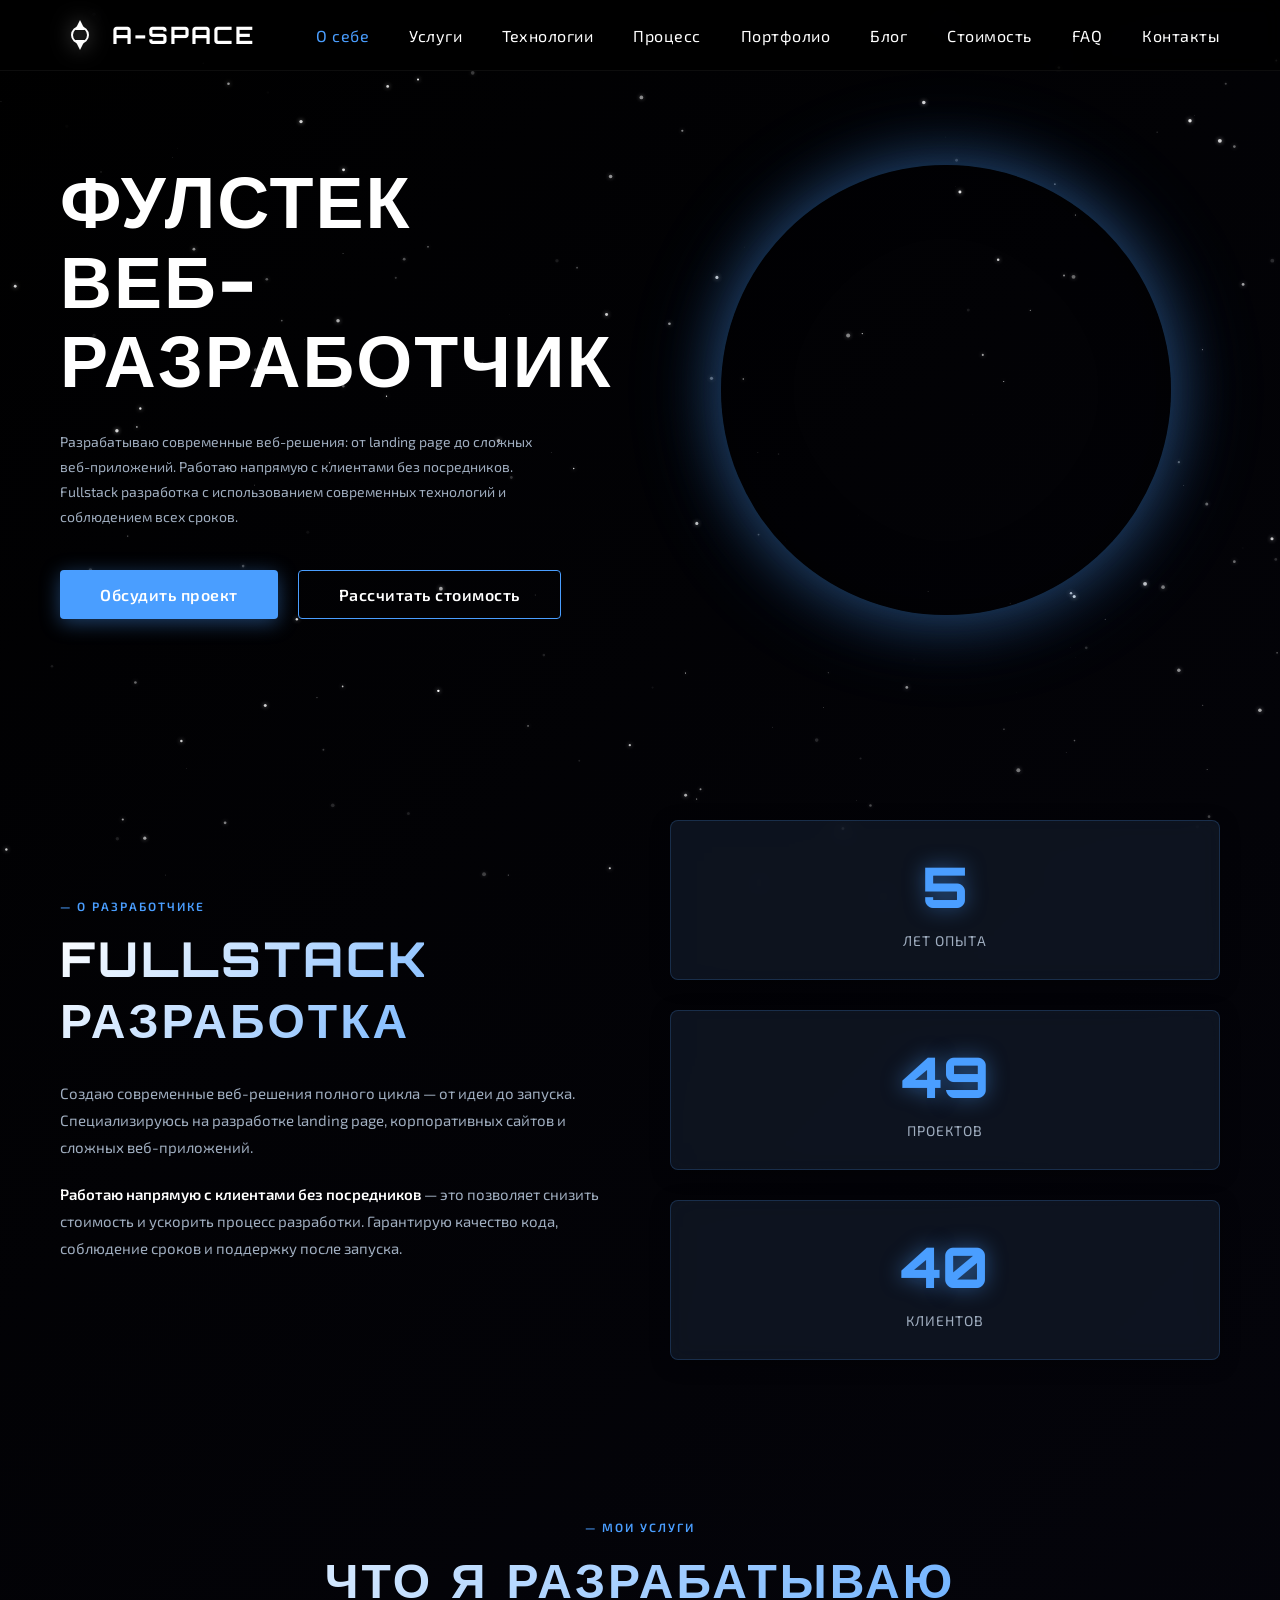
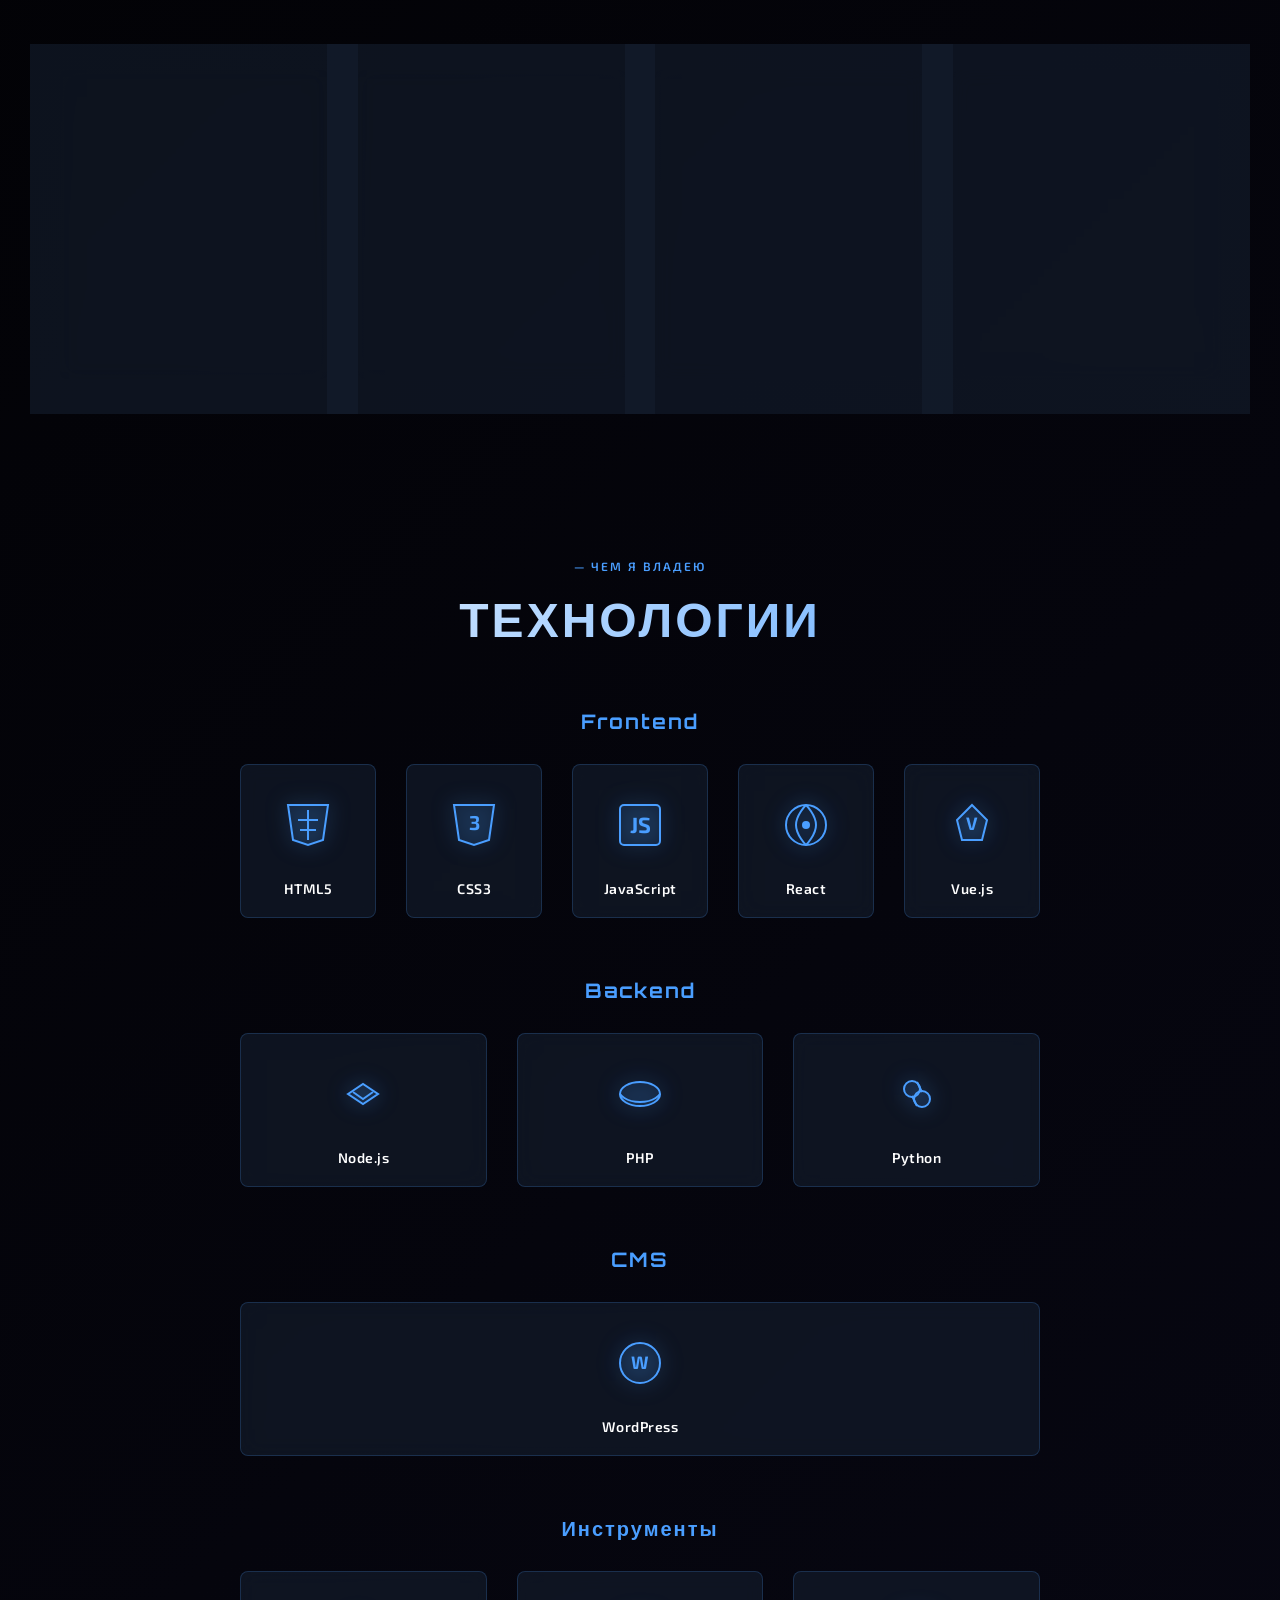
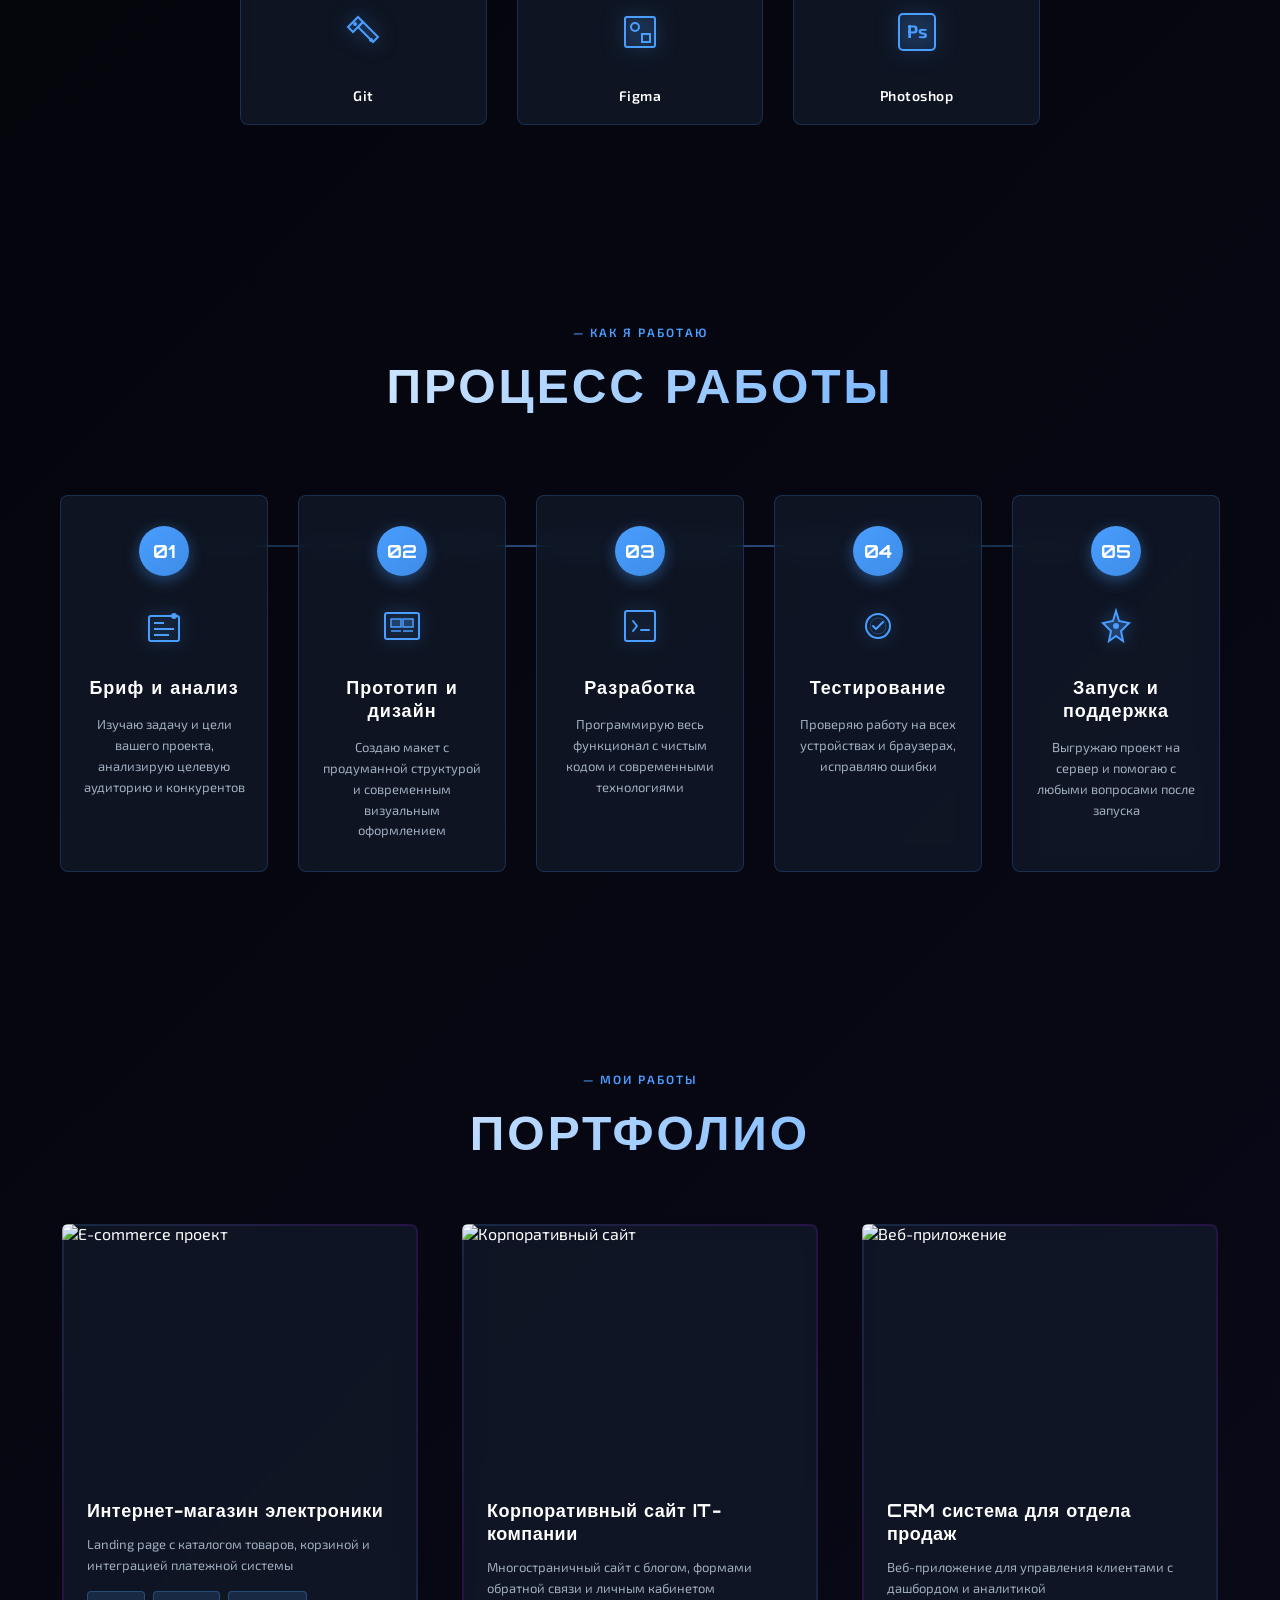
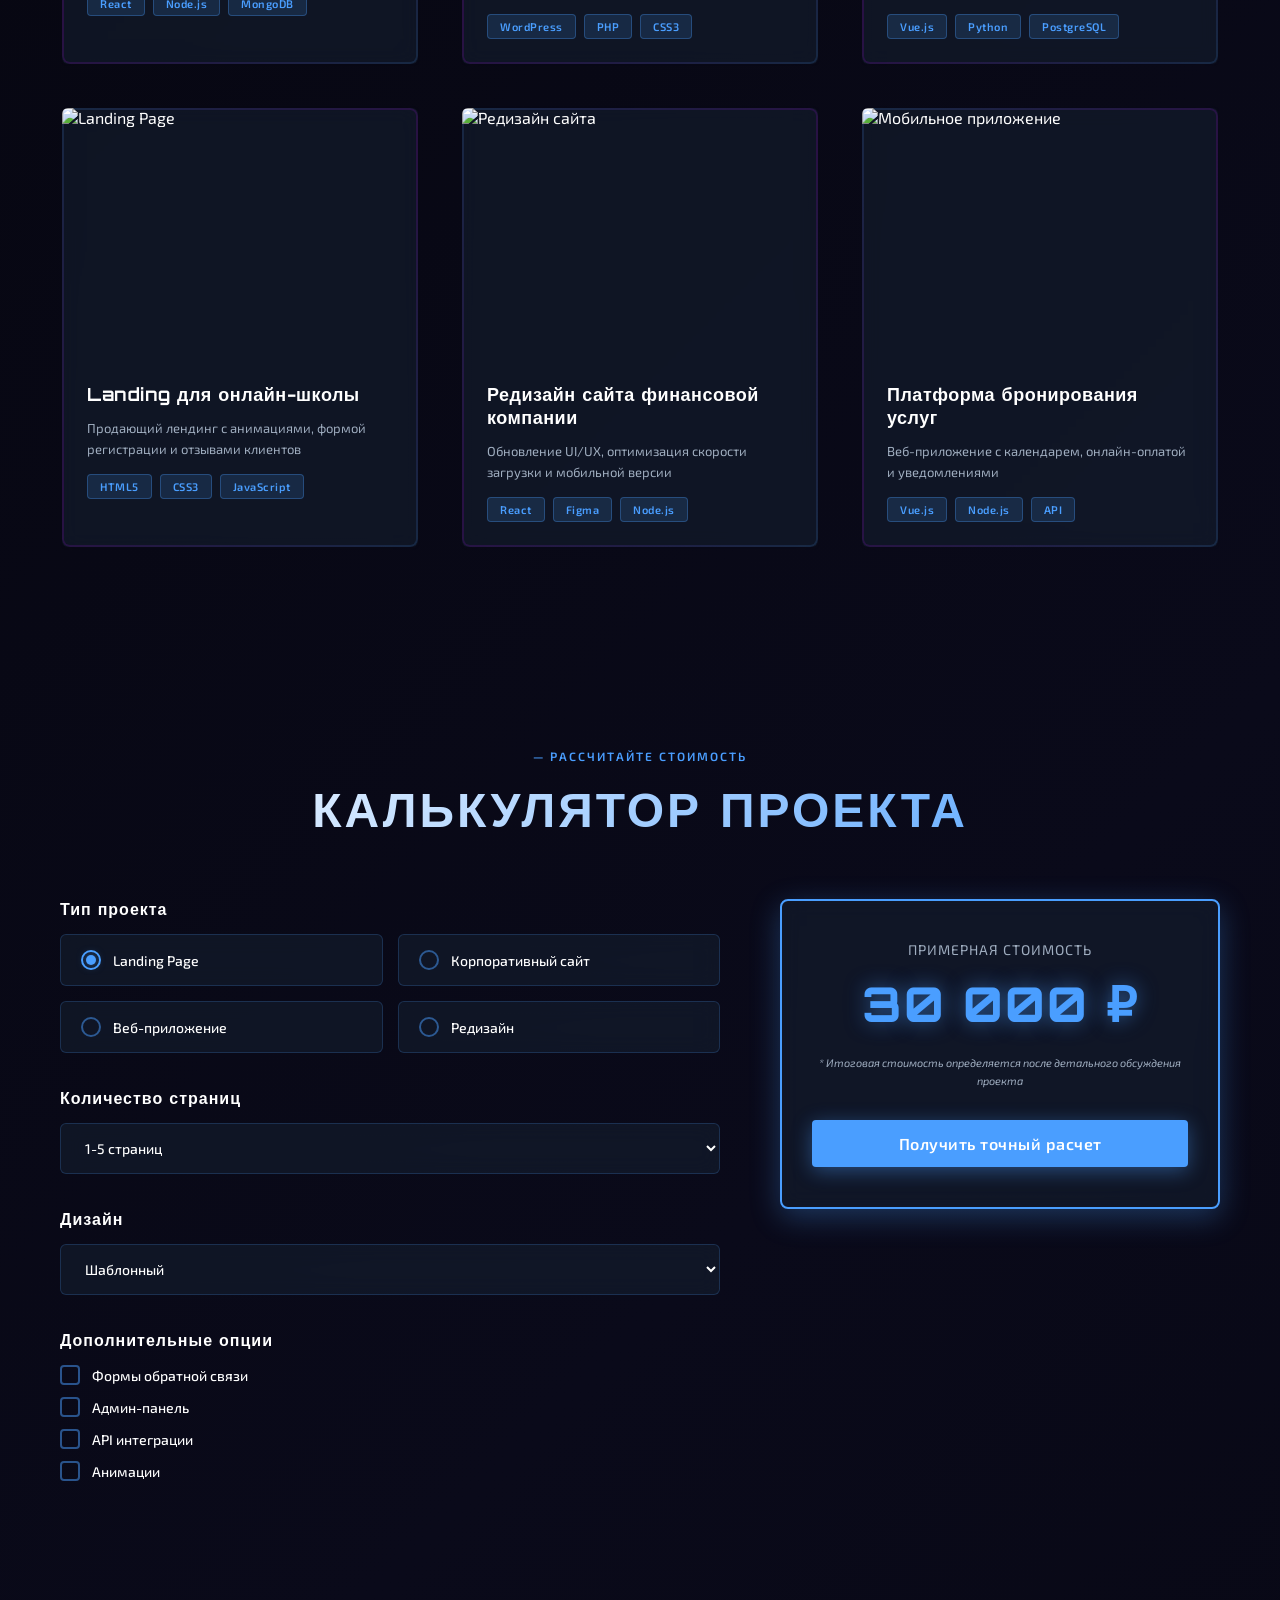
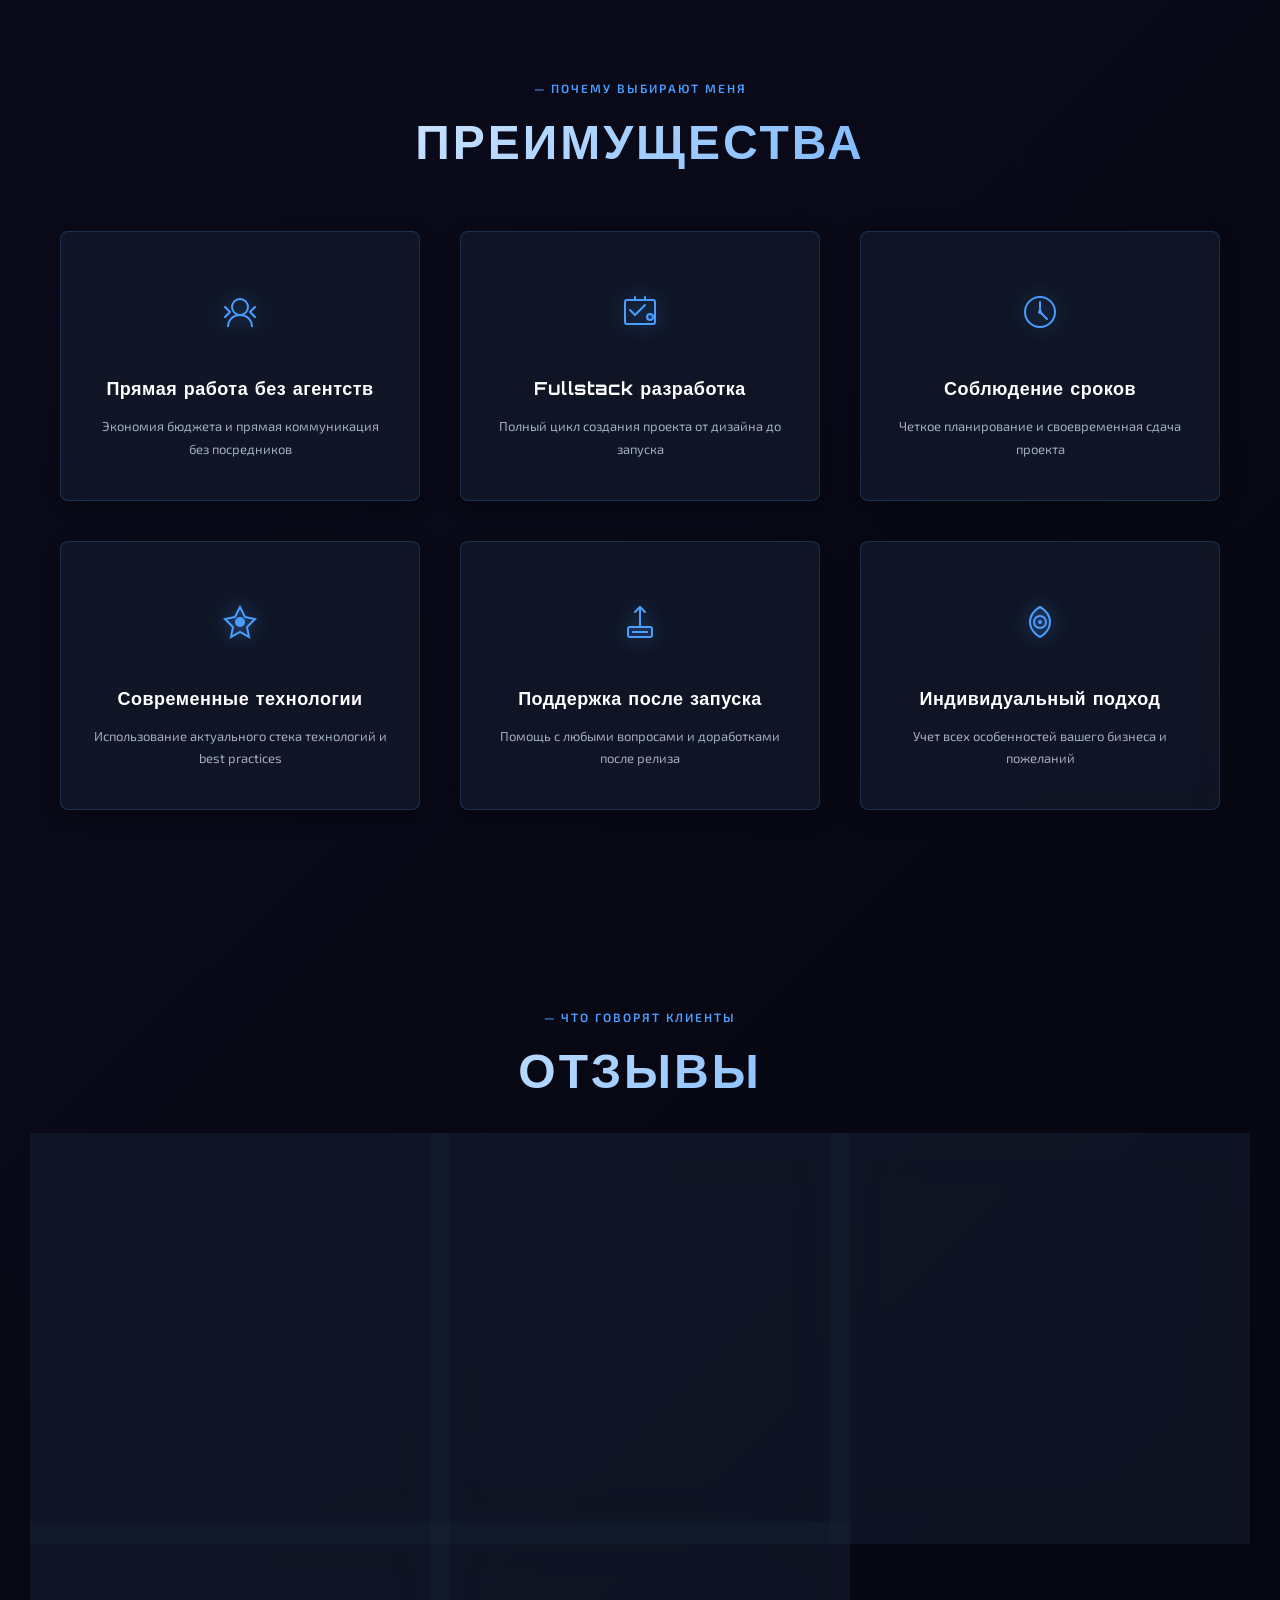
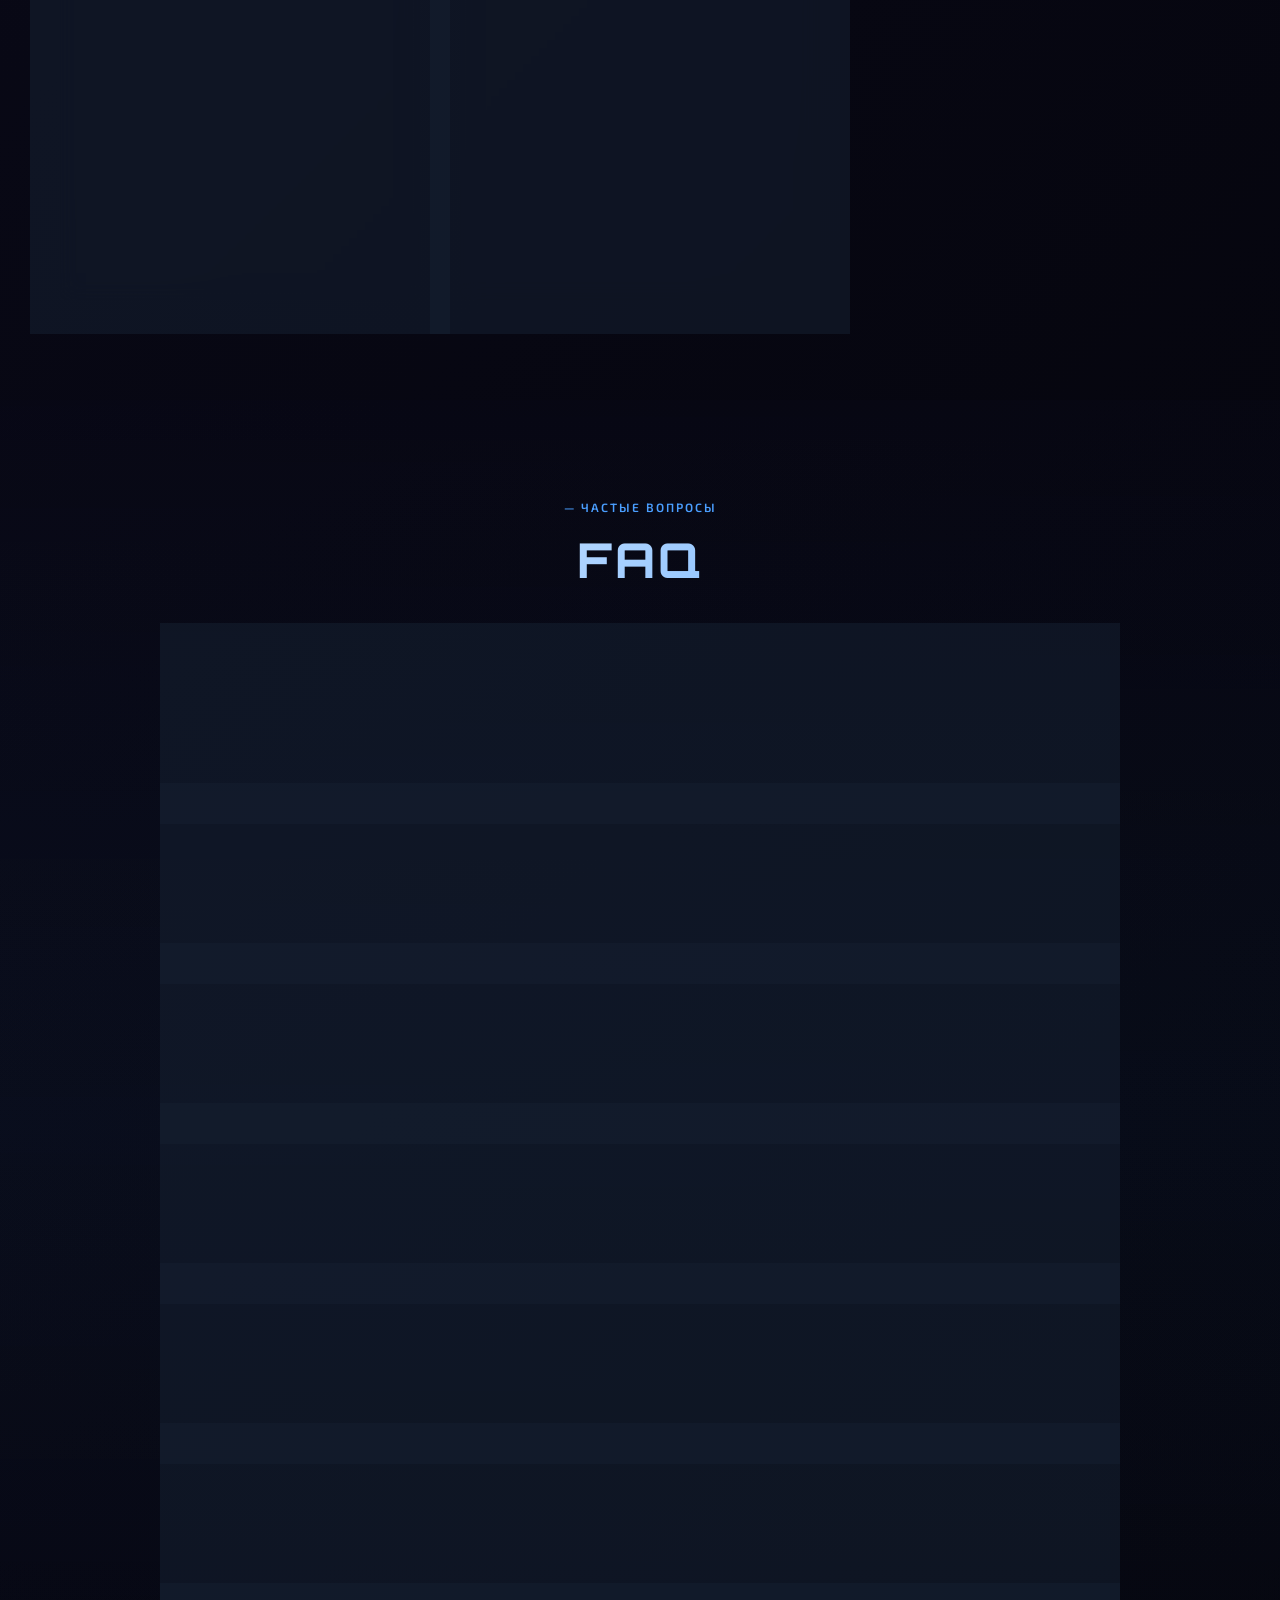
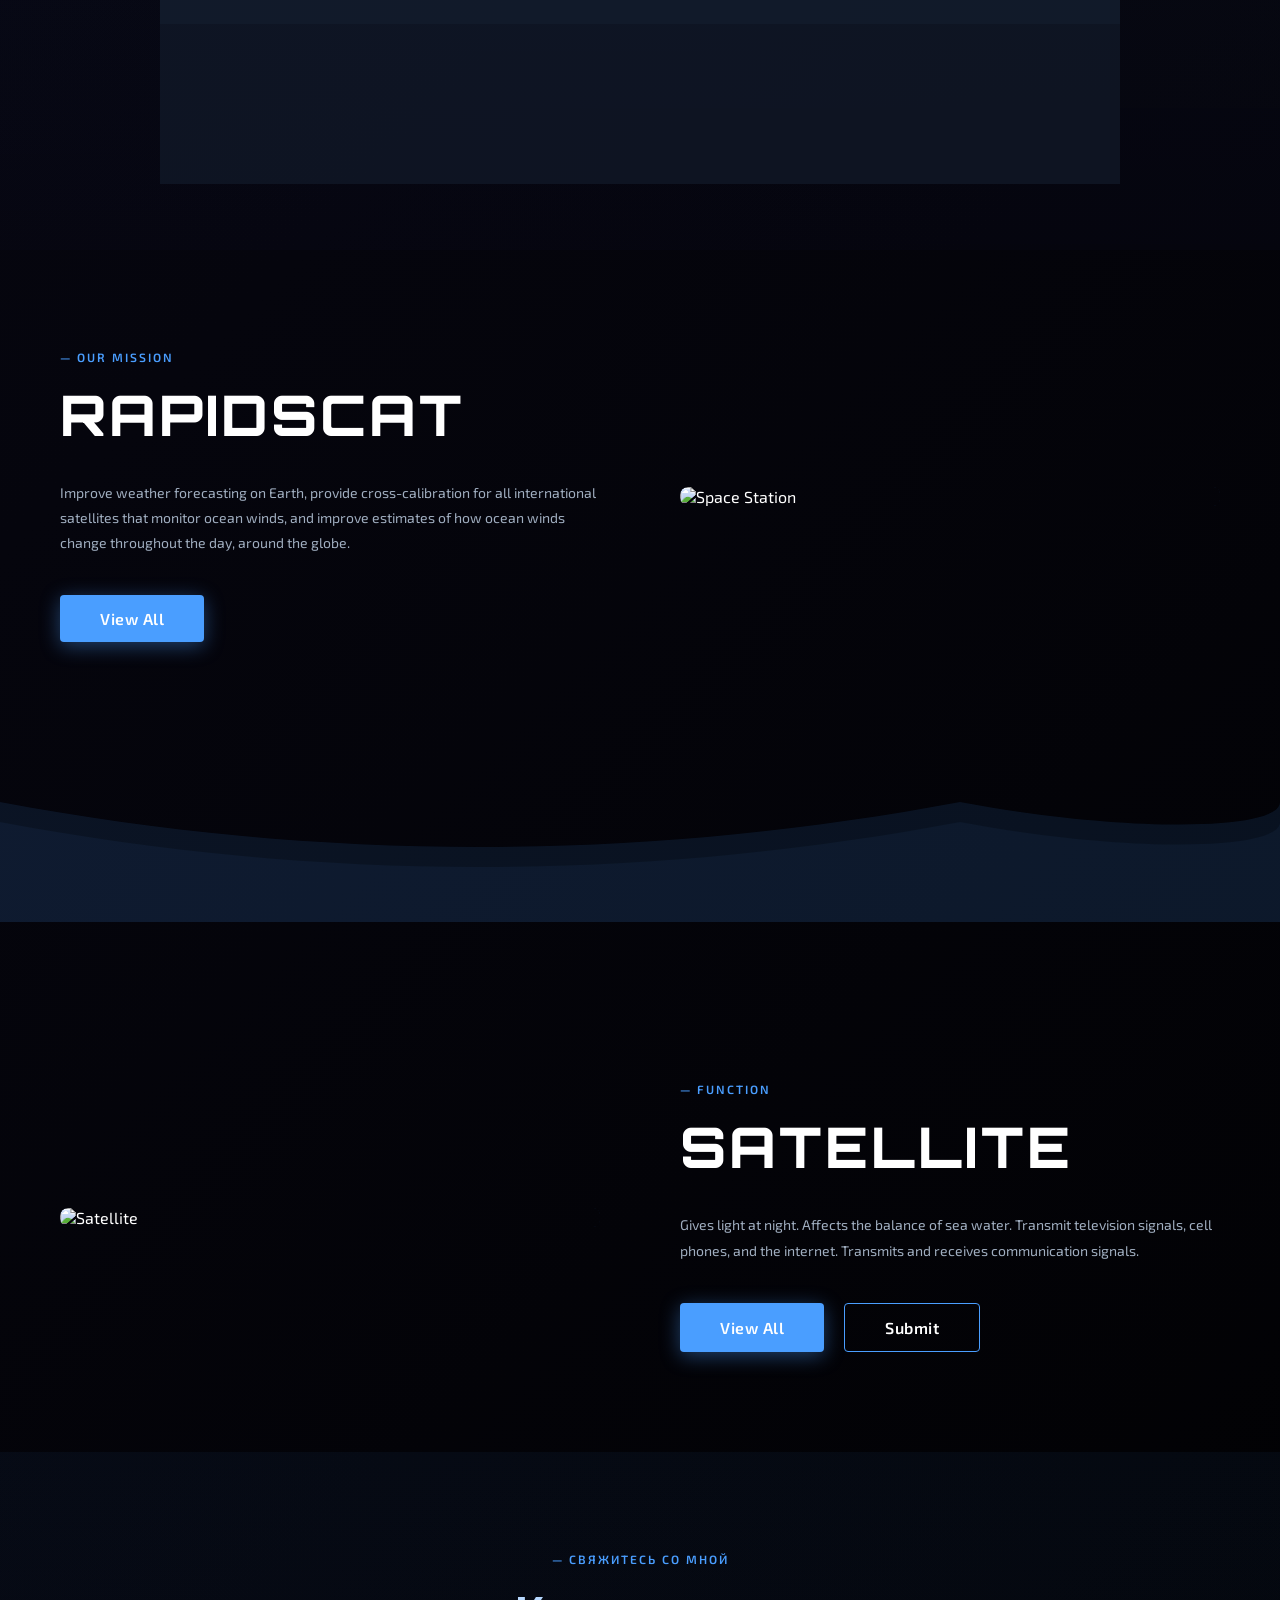
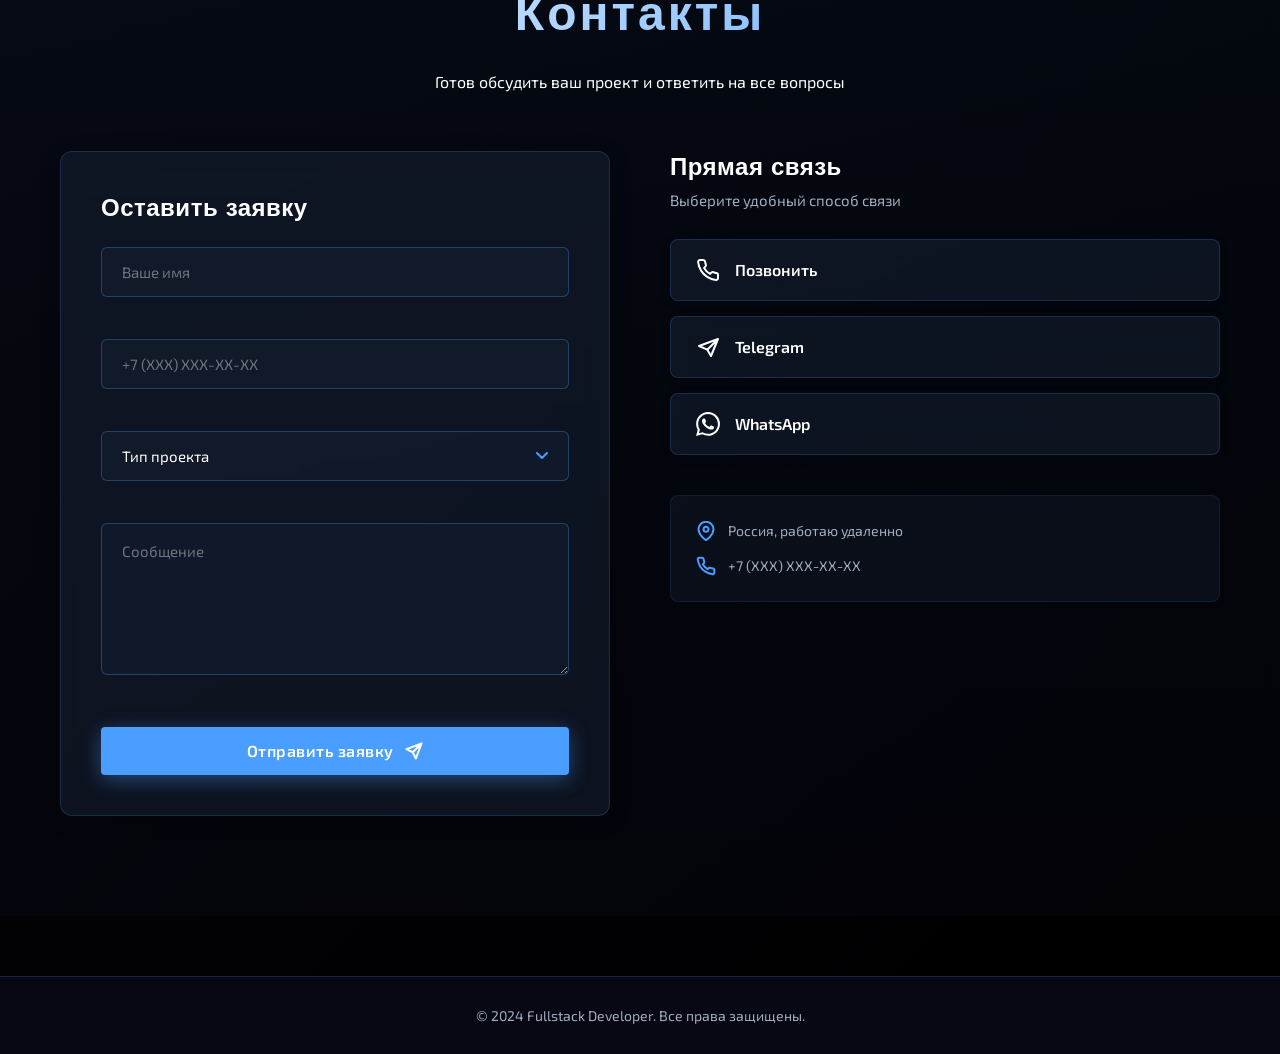
==== commit 5ddb75ba: "Add blog and article pages, update navigation and styles" ====
--- a/index.html
+++ b/index.html
@@ -28,6 +28,7 @@
                     <a href="#technologies">Технологии</a>
                     <a href="#process">Процесс</a>
                     <a href="#portfolio">Портфолио</a>
+                    <a href="blog.html">Блог</a>
                     <a href="#calculator">Стоимость</a>
                     <a href="#faq">FAQ</a>
                     <a href="#contacts">Контакты</a>
--- a/style.css
+++ b/style.css
@@ -1,1868 +1,2124 @@
-﻿@import url('https://fonts.googleapis.com/css2?family=Orbitron:wght@400;500;600;700;800;900&family=Exo+2:wght@300;400;500;600&display=swap');
-
-* {
-    margin: 0;
-    padding: 0;
-    box-sizing: border-box;
-}
-
-:root {
-    --primary-blue: #4A9EFF;
-    --dark-bg: #000000;
-    --dark-surface: #0a0a0a;
-    --card-bg: rgba(20, 30, 48, 0.6);
-    --text-primary: #ffffff;
-    --text-secondary: #a0aec0;
-    --border-glow: rgba(74, 158, 255, 0.3);
-}
-
-body {
-    font-family: 'Exo 2', sans-serif;
-    background: linear-gradient(135deg, #000000 0%, #0a0a1a 50%, #000000 100%);
-    color: var(--text-primary);
-    overflow-x: hidden;
-    position: relative;
-    min-height: 100vh;
-}
-
-#stars {
-    position: fixed;
-    top: 0;
-    left: 0;
-    width: 100%;
-    height: 100%;
-    z-index: 0;
-    pointer-events: none;
-}
-
-.container {
-    max-width: 1200px;
-    margin: 0 auto;
-    padding: 0 20px;
-    position: relative;
-    z-index: 1;
-}
-
-/* Header */
-.header {
-    padding: 15px 0;
-    position: fixed;
-    top: 0;
-    left: 0;
-    width: 100%;
-    z-index: 1000;
-    background: rgba(0, 0, 0, 0.8);
-    backdrop-filter: blur(10px);
-    border-bottom: 1px solid rgba(255, 255, 255, 0.05);
-    transition: all 0.3s ease;
-}
-
-.header-content {
-    display: flex;
-    justify-content: space-between;
-    align-items: center;
-}
-
-.logo {
-    display: flex;
-    align-items: center;
-    gap: 12px;
-    font-family: 'Orbitron', sans-serif;
-    font-size: 24px;
-    font-weight: 700;
-    letter-spacing: 2px;
-}
-
-.logo svg {
-    filter: drop-shadow(0 0 10px rgba(255, 255, 255, 0.5));
-}
-
-.nav {
-    display: flex;
-    align-items: center;
-    gap: 40px;
-}
-
-.nav a {
-    color: var(--text-primary);
-    text-decoration: none;
-    font-size: 16px;
-    font-weight: 400;
-    transition: color 0.3s ease;
-    letter-spacing: 0.5px;
-}
-
-.nav a:hover,
-.nav a.active {
-    color: var(--primary-blue);
-}
-
-.nav-btn {
-    background: transparent;
-    color: var(--text-primary);
-    border: 1px solid rgba(255, 255, 255, 0.3);
-    padding: 10px 24px;
-    border-radius: 4px;
-    cursor: pointer;
-    font-family: 'Exo 2', sans-serif;
-    font-size: 14px;
-    font-weight: 500;
-    transition: all 0.3s ease;
-    letter-spacing: 0.5px;
-}
-
-.nav-btn:hover {
-    border-color: var(--primary-blue);
-    background: rgba(74, 158, 255, 0.1);
-    box-shadow: 0 0 20px rgba(74, 158, 255, 0.3);
-}
-
-/* Hero Section */
-.hero {
-    padding: 140px 0 80px;
-    position: relative;
-}
-
-.hero-content {
-    display: grid;
-    grid-template-columns: 1fr 1fr;
-    gap: 60px;
-    align-items: center;
-}
-
-.hero-title {
-    font-family: 'Orbitron', sans-serif;
-    font-size: 72px;
-    font-weight: 800;
-    line-height: 1.1;
-    margin-bottom: 30px;
-    letter-spacing: 2px;
-    text-transform: uppercase;
-}
-
-.hero-text {
-    font-size: 14px;
-    line-height: 1.8;
-    color: var(--text-secondary);
-    margin-bottom: 40px;
-    max-width: 500px;
-}
-
-.hero-buttons {
-    display: flex;
-    gap: 20px;
-    flex-wrap: wrap;
-}
-
-.btn-primary {
-    background: var(--primary-blue);
-    color: var(--text-primary);
-    border: none;
-    padding: 14px 40px;
-    border-radius: 4px;
-    cursor: pointer;
-    font-family: 'Exo 2', sans-serif;
-    font-size: 16px;
-    font-weight: 600;
-    transition: all 0.3s ease;
-    box-shadow: 0 4px 20px rgba(74, 158, 255, 0.4);
-    letter-spacing: 0.5px;
-}
-
-.btn-primary:hover {
-    background: #3d8ce6;
-    box-shadow: 0 6px 30px rgba(74, 158, 255, 0.6);
-    transform: translateY(-2px);
-}
-
-.earth-container {
-    position: relative;
-    width: 100%;
-    height: 500px;
-    display: flex;
-    align-items: center;
-    justify-content: center;
-}
-
-.earth-image {
-    width: 450px;
-    height: 450px;
-    border-radius: 50%;
-    object-fit: cover;
-    box-shadow:
-        0 0 60px rgba(74, 158, 255, 0.4),
-        0 0 100px rgba(74, 158, 255, 0.2),
-        inset 0 0 60px rgba(0, 0, 0, 0.5);
-    animation: rotate 60s linear infinite;
-}
-
-@keyframes rotate {
-    from {
-        transform: rotate(0deg);
-    }
-
-    to {
-        transform: rotate(360deg);
-    }
-}
-
-/* About Section */
-.about {
-    padding: 100px 0 80px;
-    position: relative;
-}
-
-.about-content {
-    display: grid;
-    grid-template-columns: 1fr 1fr;
-    gap: 60px;
-    align-items: center;
-}
-
-.section-label {
-    font-size: 12px;
-    color: var(--primary-blue);
-    letter-spacing: 2px;
-    margin-bottom: 15px;
-    font-weight: 600;
-}
-
-.section-title {
-    font-family: 'Orbitron', sans-serif;
-    font-size: 48px;
-    font-weight: 800;
-    margin-bottom: 30px;
-    letter-spacing: 3px;
-    background: linear-gradient(135deg, #ffffff 0%, var(--primary-blue) 100%);
-    -webkit-background-clip: text;
-    -webkit-text-fill-color: transparent;
-    background-clip: text;
-}
-
-.about-description {
-    font-size: 15px;
-    line-height: 1.8;
-    color: var(--text-secondary);
-    margin-bottom: 20px;
-}
-
-.about-description strong {
-    color: var(--text-primary);
-    font-weight: 600;
-}
-
-.about-stats {
-    display: grid;
-    grid-template-columns: 1fr;
-    gap: 30px;
-}
-
-.stat-card {
-    background: var(--card-bg);
-    backdrop-filter: blur(10px);
-    border: 1px solid rgba(74, 158, 255, 0.2);
-    border-radius: 8px;
-    padding: 30px;
-    text-align: center;
-    transition: all 0.3s ease;
-    box-shadow: 0 4px 20px rgba(0, 0, 0, 0.3);
-}
-
-.stat-card:hover {
-    border-color: var(--primary-blue);
-    box-shadow: 0 8px 30px rgba(74, 158, 255, 0.3);
-    transform: translateY(-5px);
-}
-
-.stat-number {
-    font-family: 'Orbitron', sans-serif;
-    font-size: 56px;
-    font-weight: 800;
-    color: var(--primary-blue);
-    margin-bottom: 10px;
-    text-shadow: 0 0 20px rgba(74, 158, 255, 0.5);
-}
-
-.stat-label {
-    font-size: 14px;
-    color: var(--text-secondary);
-    letter-spacing: 1px;
-    text-transform: uppercase;
-}
-
-/* Services Section */
-.services {
-    padding: 80px 0;
-    position: relative;
-}
-
-.services-header {
-    text-align: center;
-    margin-bottom: 60px;
-}
-
-.service-cards {
-    display: grid;
-    grid-template-columns: repeat(4, 1fr);
-    gap: 30px;
-}
-
-.service-card {
-    background: var(--card-bg);
-    backdrop-filter: blur(10px);
-    border: 1px solid rgba(74, 158, 255, 0.2);
-    border-radius: 8px;
-    padding: 40px 30px;
-    text-align: center;
-    transition: all 0.3s ease;
-    box-shadow: 0 4px 20px rgba(0, 0, 0, 0.3);
-}
-
-.service-card:hover {
-    transform: translateY(-10px);
-    border-color: var(--primary-blue);
-    box-shadow: 0 8px 30px rgba(74, 158, 255, 0.3);
-}
-
-.service-icon {
-    margin-bottom: 20px;
-    display: flex;
-    justify-content: center;
-}
-
-.service-icon svg {
-    filter: drop-shadow(0 0 10px rgba(74, 158, 255, 0.5));
-}
-
-.service-title {
-    font-family: 'Orbitron', sans-serif;
-    font-size: 18px;
-    font-weight: 700;
-    margin-bottom: 15px;
-    letter-spacing: 1.5px;
-}
-
-.service-desc {
-    font-size: 13px;
-    color: var(--text-secondary);
-    line-height: 1.7;
-    letter-spacing: 0.3px;
-}
-
-/* Technologies Section */
-.technologies {
-    padding: 100px 0;
-    position: relative;
-}
-
-.technologies-header {
-    text-align: center;
-    margin-bottom: 60px;
-}
-
-.tech-category {
-    margin-bottom: 60px;
-}
-
-.tech-category:last-child {
-    margin-bottom: 0;
-}
-
-.tech-category-title {
-    font-family: 'Orbitron', sans-serif;
-    font-size: 20px;
-    font-weight: 700;
-    color: var(--primary-blue);
-    margin-bottom: 30px;
-    text-align: center;
-    letter-spacing: 2px;
-}
-
-.tech-grid {
-    display: grid;
-    grid-template-columns: repeat(auto-fit, minmax(120px, 1fr));
-    gap: 30px;
-    max-width: 800px;
-    margin: 0 auto;
-}
-
-.tech-item {
-    display: flex;
-    flex-direction: column;
-    align-items: center;
-    gap: 15px;
-    padding: 20px;
-    background: var(--card-bg);
-    backdrop-filter: blur(10px);
-    border: 1px solid rgba(74, 158, 255, 0.2);
-    border-radius: 8px;
-    transition: all 0.3s ease;
-    cursor: pointer;
-}
-
-.tech-item:hover {
-    transform: translateY(-10px);
-    border-color: var(--primary-blue);
-    box-shadow: 0 8px 30px rgba(74, 158, 255, 0.4);
-}
-
-.tech-icon {
-    display: flex;
-    align-items: center;
-    justify-content: center;
-    width: 80px;
-    height: 80px;
-    position: relative;
-}
-
-.tech-icon svg {
-    filter: drop-shadow(0 0 10px rgba(74, 158, 255, 0.5));
-    animation: techPulse 3s ease-in-out infinite;
-}
-
-.tech-item:hover .tech-icon svg {
-    filter: drop-shadow(0 0 20px rgba(74, 158, 255, 0.8));
-    transform: scale(1.1);
-    animation: none;
-}
-
-@keyframes techPulse {
-
-    0%,
-    100% {
-        filter: drop-shadow(0 0 10px rgba(74, 158, 255, 0.5));
-    }
-
-    50% {
-        filter: drop-shadow(0 0 20px rgba(74, 158, 255, 0.7));
-    }
-}
-
-.tech-name {
-    font-size: 14px;
-    font-weight: 600;
-    color: var(--text-primary);
-    text-align: center;
-    letter-spacing: 0.5px;
-}
-
-/* Process Section */
-.process {
-    padding: 100px 0;
-    position: relative;
-}
-
-.process-header {
-    text-align: center;
-    margin-bottom: 80px;
-}
-
-.process-steps {
-    display: grid;
-    grid-template-columns: repeat(5, 1fr);
-    gap: 30px;
-    position: relative;
-}
-
-.process-steps::before {
-    content: '';
-    position: absolute;
-    top: 50px;
-    left: 10%;
-    right: 10%;
-    height: 2px;
-    background: linear-gradient(90deg,
-            rgba(74, 158, 255, 0.2) 0%,
-            rgba(74, 158, 255, 0.5) 50%,
-            rgba(74, 158, 255, 0.2) 100%);
-    z-index: 0;
-}
-
-.process-step {
-    text-align: center;
-    padding: 30px 20px;
-    background: var(--card-bg);
-    backdrop-filter: blur(10px);
-    border: 1px solid rgba(74, 158, 255, 0.2);
-    border-radius: 8px;
-    transition: all 0.3s ease;
-    position: relative;
-    z-index: 1;
-}
-
-.process-step:hover {
-    transform: translateY(-10px);
-    border-color: var(--primary-blue);
-    box-shadow: 0 8px 30px rgba(74, 158, 255, 0.3);
-}
-
-.step-number {
-    display: inline-block;
-    width: 50px;
-    height: 50px;
-    line-height: 50px;
-    border-radius: 50%;
-    background: linear-gradient(135deg, var(--primary-blue) 0%, #3d8ce6 100%);
-    color: var(--text-primary);
-    font-family: 'Orbitron', sans-serif;
-    font-size: 18px;
-    font-weight: 700;
-    margin-bottom: 20px;
-    box-shadow: 0 4px 15px rgba(74, 158, 255, 0.4);
-}
-
-.step-icon {
-    display: flex;
-    justify-content: center;
-    align-items: center;
-    margin-bottom: 20px;
-    height: 60px;
-}
-
-.step-icon svg {
-    filter: drop-shadow(0 0 8px rgba(74, 158, 255, 0.5));
-    transition: all 0.3s ease;
-}
-
-.process-step:hover .step-icon svg {
-    filter: drop-shadow(0 0 15px rgba(74, 158, 255, 0.8));
-    transform: scale(1.1);
-}
-
-.step-title {
-    font-family: 'Orbitron', sans-serif;
-    font-size: 18px;
-    font-weight: 700;
-    margin-bottom: 15px;
-    color: var(--text-primary);
-    letter-spacing: 1px;
-}
-
-.step-desc {
-    font-size: 13px;
-    line-height: 1.6;
-    color: var(--text-secondary);
-}
-
-/* Portfolio Section */
-.portfolio {
-    padding: 100px 0;
-    position: relative;
-}
-
-.portfolio-header {
-    text-align: center;
-    margin-bottom: 60px;
-}
-
-.portfolio-grid {
-    display: grid;
-    grid-template-columns: repeat(3, 1fr);
-    gap: 40px;
-}
-
-.portfolio-card {
-    background: var(--card-bg);
-    backdrop-filter: blur(10px);
-    border-radius: 8px;
-    overflow: hidden;
-    transition: all 0.3s ease;
-    position: relative;
-    border: 2px solid transparent;
-    background-clip: padding-box;
-}
-
-.portfolio-card::before {
-    content: '';
-    position: absolute;
-    top: 0;
-    left: 0;
-    right: 0;
-    bottom: 0;
-    border-radius: 8px;
-    padding: 2px;
-    background: linear-gradient(135deg,
-            rgba(74, 158, 255, 0.3) 0%,
-            rgba(191, 0, 255, 0.3) 50%,
-            rgba(74, 158, 255, 0.3) 100%);
-    -webkit-mask: linear-gradient(#fff 0 0) content-box, linear-gradient(#fff 0 0);
-    -webkit-mask-composite: xor;
-    mask: linear-gradient(#fff 0 0) content-box, linear-gradient(#fff 0 0);
-    mask-composite: exclude;
-    opacity: 0.5;
-    transition: opacity 0.3s ease;
-}
-
-.portfolio-card:hover::before {
-    opacity: 1;
-}
-
-.portfolio-card:hover {
-    transform: translateY(-10px);
-    box-shadow: 0 15px 40px rgba(74, 158, 255, 0.3);
-}
-
-.portfolio-image {
-    position: relative;
-    width: 100%;
-    height: 250px;
-    overflow: hidden;
-}
-
-.portfolio-image img {
-    width: 100%;
-    height: 100%;
-    object-fit: cover;
-    transition: transform 0.5s ease;
-}
-
-.portfolio-card:hover .portfolio-image img {
-    transform: scale(1.1);
-}
-
-.portfolio-overlay {
-    position: absolute;
-    top: 0;
-    left: 0;
-    right: 0;
-    bottom: 0;
-    background: rgba(0, 0, 0, 0.8);
-    display: flex;
-    align-items: center;
-    justify-content: center;
-    opacity: 0;
-    transition: opacity 0.3s ease;
-}
-
-.portfolio-card:hover .portfolio-overlay {
-    opacity: 1;
-}
-
-.btn-view-project {
-    background: var(--primary-blue);
-    color: var(--text-primary);
-    border: none;
-    padding: 12px 30px;
-    border-radius: 4px;
-    font-family: 'Exo 2', sans-serif;
-    font-size: 14px;
-    font-weight: 600;
-    cursor: pointer;
-    transition: all 0.3s ease;
-    box-shadow: 0 4px 15px rgba(74, 158, 255, 0.4);
-}
-
-.btn-view-project:hover {
-    background: #3d8ce6;
-    box-shadow: 0 6px 25px rgba(74, 158, 255, 0.6);
-    transform: scale(1.05);
-}
-
-.portfolio-content {
-    padding: 25px;
-}
-
-.portfolio-title {
-    font-family: 'Orbitron', sans-serif;
-    font-size: 18px;
-    font-weight: 700;
-    margin-bottom: 12px;
-    color: var(--text-primary);
-    letter-spacing: 0.5px;
-}
-
-.portfolio-desc {
-    font-size: 13px;
-    line-height: 1.6;
-    color: var(--text-secondary);
-    margin-bottom: 15px;
-}
-
-.portfolio-tags {
-    display: flex;
-    flex-wrap: wrap;
-    gap: 8px;
-}
-
-.tag {
-    display: inline-block;
-    padding: 5px 12px;
-    background: rgba(74, 158, 255, 0.15);
-    border: 1px solid rgba(74, 158, 255, 0.3);
-    border-radius: 4px;
-    font-size: 11px;
-    font-weight: 600;
-    color: var(--primary-blue);
-    letter-spacing: 0.5px;
-    transition: all 0.3s ease;
-}
-
-.tag:hover {
-    background: rgba(74, 158, 255, 0.25);
-    border-color: var(--primary-blue);
-}
-
-/* Calculator Section */
-.calculator {
-    padding: 100px 0;
-    position: relative;
-}
-
-.calculator-header {
-    text-align: center;
-    margin-bottom: 60px;
-}
-
-.calculator-content {
-    display: grid;
-    grid-template-columns: 1.5fr 1fr;
-    gap: 60px;
-    align-items: start;
-}
-
-.calculator-form {
-    display: flex;
-    flex-direction: column;
-    gap: 35px;
-}
-
-.calc-group {
-    display: flex;
-    flex-direction: column;
-    gap: 15px;
-}
-
-.calc-label {
-    font-family: 'Orbitron', sans-serif;
-    font-size: 16px;
-    font-weight: 700;
-    color: var(--text-primary);
-    letter-spacing: 1px;
-}
-
-.calc-options {
-    display: grid;
-    grid-template-columns: repeat(2, 1fr);
-    gap: 15px;
-}
-
-.calc-radio {
-    display: flex;
-    align-items: center;
-    padding: 15px 20px;
-    background: var(--card-bg);
-    backdrop-filter: blur(10px);
-    border: 1px solid rgba(74, 158, 255, 0.2);
-    border-radius: 6px;
-    cursor: pointer;
-    transition: all 0.3s ease;
-}
-
-.calc-radio:hover {
-    border-color: var(--primary-blue);
-    background: rgba(74, 158, 255, 0.05);
-}
-
-.calc-radio input[type="radio"] {
-    appearance: none;
-    width: 20px;
-    height: 20px;
-    border: 2px solid rgba(74, 158, 255, 0.5);
-    border-radius: 50%;
-    margin-right: 12px;
-    position: relative;
-    cursor: pointer;
-    transition: all 0.3s ease;
-}
-
-.calc-radio input[type="radio"]:checked {
-    border-color: var(--primary-blue);
-}
-
-.calc-radio input[type="radio"]:checked::after {
-    content: '';
-    position: absolute;
-    top: 50%;
-    left: 50%;
-    transform: translate(-50%, -50%);
-    width: 10px;
-    height: 10px;
-    background: var(--primary-blue);
-    border-radius: 50%;
-    box-shadow: 0 0 10px rgba(74, 158, 255, 0.6);
-}
-
-.radio-label {
-    font-size: 14px;
-    color: var(--text-primary);
-    font-weight: 500;
-}
-
-.calc-select {
-    padding: 15px 20px;
-    background: var(--card-bg);
-    backdrop-filter: blur(10px);
-    border: 1px solid rgba(74, 158, 255, 0.2);
-    border-radius: 6px;
-    color: var(--text-primary);
-    font-family: 'Exo 2', sans-serif;
-    font-size: 14px;
-    font-weight: 500;
-    cursor: pointer;
-    transition: all 0.3s ease;
-    outline: none;
-}
-
-.calc-select:hover,
-.calc-select:focus {
-    border-color: var(--primary-blue);
-    background: rgba(74, 158, 255, 0.05);
-}
-
-.calc-checkboxes {
-    display: flex;
-    flex-direction: column;
-    gap: 12px;
-}
-
-.calc-checkbox {
-    display: flex;
-    align-items: center;
-    cursor: pointer;
-}
-
-.calc-checkbox input[type="checkbox"] {
-    appearance: none;
-    width: 20px;
-    height: 20px;
-    border: 2px solid rgba(74, 158, 255, 0.5);
-    border-radius: 4px;
-    margin-right: 12px;
-    position: relative;
-    cursor: pointer;
-    transition: all 0.3s ease;
-}
-
-.calc-checkbox input[type="checkbox"]:checked {
-    background: var(--primary-blue);
-    border-color: var(--primary-blue);
-}
-
-.calc-checkbox input[type="checkbox"]:checked::after {
-    content: '✓';
-    position: absolute;
-    top: 50%;
-    left: 50%;
-    transform: translate(-50%, -50%);
-    color: white;
-    font-size: 14px;
-    font-weight: bold;
-}
-
-.checkbox-label {
-    font-size: 14px;
-    color: var(--text-primary);
-    font-weight: 500;
-}
-
-.calculator-result {
-    position: sticky;
-    top: 100px;
-}
-
-.result-card {
-    background: var(--card-bg);
-    backdrop-filter: blur(10px);
-    border: 2px solid var(--primary-blue);
-    border-radius: 8px;
-    padding: 40px 30px;
-    text-align: center;
-    box-shadow: 0 8px 30px rgba(74, 158, 255, 0.3);
-}
-
-.result-label {
-    font-size: 14px;
-    color: var(--text-secondary);
-    margin-bottom: 15px;
-    letter-spacing: 1px;
-    text-transform: uppercase;
-}
-
-.result-price {
-    font-family: 'Orbitron', sans-serif;
-    font-size: 48px;
-    font-weight: 800;
-    color: var(--primary-blue);
-    margin-bottom: 20px;
-    text-shadow: 0 0 20px rgba(74, 158, 255, 0.5);
-    letter-spacing: 2px;
-}
-
-.result-note {
-    font-size: 11px;
-    color: var(--text-secondary);
-    line-height: 1.6;
-    margin-bottom: 30px;
-    font-style: italic;
-}
-
-.btn-get-quote {
-    width: 100%;
-}
-
-/* Benefits Section */
-.benefits {
-    padding: 100px 0;
-    position: relative;
-}
-
-.benefits-header {
-    text-align: center;
-    margin-bottom: 60px;
-}
-
-.benefits-grid {
-    display: grid;
-    grid-template-columns: repeat(3, 1fr);
-    gap: 40px;
-}
-
-.benefit-card {
-    background: var(--card-bg);
-    backdrop-filter: blur(10px);
-    border: 1px solid rgba(74, 158, 255, 0.2);
-    border-radius: 8px;
-    padding: 40px 30px;
-    text-align: center;
-    transition: all 0.3s ease;
-    box-shadow: 0 4px 20px rgba(0, 0, 0, 0.3);
-}
-
-.benefit-card:hover {
-    transform: translateY(-10px);
-    border-color: var(--primary-blue);
-    box-shadow: 0 8px 30px rgba(74, 158, 255, 0.3);
-}
-
-.benefit-icon {
-    display: flex;
-    justify-content: center;
-    align-items: center;
-    margin-bottom: 25px;
-    height: 80px;
-}
-
-.benefit-icon svg {
-    filter: drop-shadow(0 0 10px rgba(74, 158, 255, 0.5));
-    transition: all 0.3s ease;
-}
-
-.benefit-card:hover .benefit-icon svg {
-    filter: drop-shadow(0 0 20px rgba(74, 158, 255, 0.8));
-    transform: scale(1.1);
-}
-
-.benefit-title {
-    font-family: 'Orbitron', sans-serif;
-    font-size: 18px;
-    font-weight: 700;
-    margin-bottom: 15px;
-    color: var(--text-primary);
-    letter-spacing: 0.5px;
-}
-
-.benefit-desc {
-    font-size: 13px;
-    line-height: 1.7;
-    color: var(--text-secondary);
-}
-
-/* Testimonials Section */
-.testimonials {
-    padding: 100px 0;
-    position: relative;
-}
-
-.testimonials-header {
-    text-align: center;
-    margin-bottom: 60px;
-}
-
-.testimonials-grid {
-    display: grid;
-    grid-template-columns: repeat(3, 1fr);
-    gap: 40px;
-}
-
-.testimonial-card {
-    perspective: 1000px;
-    height: 350px;
-}
-
-.testimonial-card-inner {
-    position: relative;
-    width: 100%;
-    height: 100%;
-    transition: transform 0.6s;
-    transform-style: preserve-3d;
-}
-
-.testimonial-card:hover .testimonial-card-inner {
-    transform: rotateY(180deg);
-}
-
-.testimonial-card-front,
-.testimonial-card-back {
-    position: absolute;
-    width: 100%;
-    height: 100%;
-    backface-visibility: hidden;
-    border-radius: 8px;
-    background: var(--card-bg);
-    backdrop-filter: blur(10px);
-    border: 1px solid rgba(74, 158, 255, 0.2);
-    box-shadow: 0 4px 20px rgba(0, 0, 0, 0.3);
-    display: flex;
-    flex-direction: column;
-    align-items: center;
-    justify-content: center;
-    text-align: center;
-    padding: 35px 30px;
-    transition: border-color 0.3s ease, box-shadow 0.3s ease;
-}
-
-.testimonial-card:hover .testimonial-card-front,
-.testimonial-card:hover .testimonial-card-back {
-    border-color: var(--primary-blue);
-    box-shadow: 0 8px 30px rgba(74, 158, 255, 0.3);
-}
-
-.testimonial-card-back {
-    transform: rotateY(180deg);
-    padding: 50px 40px;
-}
-
-.testimonial-avatar {
-    width: 80px;
-    height: 80px;
-    border-radius: 50%;
-    background: linear-gradient(135deg, var(--primary-blue) 0%, #3d8ce6 100%);
-    display: flex;
-    align-items: center;
-    justify-content: center;
-    margin-bottom: 20px;
-    box-shadow: 0 4px 15px rgba(74, 158, 255, 0.4);
-}
-
-.testimonial-avatar span {
-    font-family: 'Orbitron', sans-serif;
-    font-size: 28px;
-    font-weight: 700;
-    color: var(--text-primary);
-    letter-spacing: 2px;
-}
-
-.testimonial-rating {
-    display: flex;
-    gap: 5px;
-    margin-bottom: 20px;
-}
-
-.star {
-    color: #FFD700;
-    font-size: 22px;
-    text-shadow: 0 0 10px rgba(255, 215, 0, 0.5);
-}
-
-.testimonial-text {
-    font-size: 15px;
-    line-height: 1.9;
-    color: var(--text-secondary);
-    font-style: italic;
-    display: flex;
-    align-items: center;
-}
-
-.testimonial-author {
-    margin-top: 20px;
-}
-
-.author-name {
-    font-family: 'Orbitron', sans-serif;
-    font-size: 17px;
-    font-weight: 700;
-    color: var(--text-primary);
-    margin-bottom: 8px;
-    letter-spacing: 0.5px;
-}
-
-.author-position {
-    font-size: 13px;
-    color: var(--text-secondary);
-    letter-spacing: 0.5px;
-}
-
-.flip-hint {
-    font-size: 11px;
-    color: var(--primary-blue);
-    margin-top: 15px;
-    opacity: 0.7;
-    font-style: italic;
-}
-
-/* FAQ Section */
-.faq {
-    padding: 100px 0;
-    position: relative;
-    background: linear-gradient(180deg,
-            rgba(10, 10, 26, 0.3) 0%,
-            rgba(74, 158, 255, 0.05) 50%,
-            rgba(10, 10, 26, 0.3) 100%);
-}
-
-.faq-header {
-    text-align: center;
-    margin-bottom: 60px;
-}
-
-.faq-container {
-    max-width: 900px;
-    margin: 0 auto;
-    display: flex;
-    flex-direction: column;
-    gap: 20px;
-}
-
-.faq-item {
-    perspective: 1000px;
-    height: 140px;
-    cursor: pointer;
-    opacity: 0;
-    transform: translateY(30px);
-    animation: fadeInUp 0.6s ease forwards;
-}
-
-.faq-item:nth-child(1) {
-    animation-delay: 0.1s;
-}
-
-.faq-item:nth-child(2) {
-    animation-delay: 0.2s;
-}
-
-.faq-item:nth-child(3) {
-    animation-delay: 0.3s;
-}
-
-.faq-item:nth-child(4) {
-    animation-delay: 0.4s;
-}
-
-.faq-item:nth-child(5) {
-    animation-delay: 0.5s;
-}
-
-.faq-item:nth-child(6) {
-    animation-delay: 0.6s;
-}
-
-.faq-item:nth-child(7) {
-    animation-delay: 0.7s;
-}
-
-@keyframes fadeInUp {
-    to {
-        opacity: 1;
-        transform: translateY(0);
-    }
-}
-
-.faq-card-inner {
-    position: relative;
-    width: 100%;
-    height: 100%;
-    transition: transform 0.8s cubic-bezier(0.4, 0, 0.2, 1);
-    transform-style: preserve-3d;
-}
-
-.faq-item.active .faq-card-inner {
-    transform: rotateY(180deg);
-}
-
-.faq-card-front,
-.faq-card-back {
-    position: absolute;
-    width: 100%;
-    height: 100%;
-    backface-visibility: hidden;
-    border-radius: 8px;
-    background: var(--card-bg);
-    backdrop-filter: blur(10px);
-    border: 1px solid rgba(74, 158, 255, 0.2);
-    box-shadow: 0 4px 20px rgba(0, 0, 0, 0.3);
-    display: flex;
-    flex-direction: column;
-    align-items: center;
-    justify-content: center;
-    padding: 30px 40px;
-    transition: border-color 0.3s ease, box-shadow 0.3s ease;
-}
-
-.faq-item:hover .faq-card-front,
-.faq-item:hover .faq-card-back {
-    border-color: var(--primary-blue);
-    box-shadow: 0 8px 30px rgba(74, 158, 255, 0.3);
-}
-
-.faq-card-back {
-    transform: rotateY(180deg);
-    background: linear-gradient(135deg,
-            rgba(20, 30, 48, 0.9) 0%,
-            rgba(74, 158, 255, 0.15) 100%);
-}
-
-.faq-question-text {
-    font-family: 'Orbitron', sans-serif;
-    font-size: 18px;
-    font-weight: 700;
-    color: var(--text-primary);
-    text-align: center;
-    letter-spacing: 0.5px;
-    margin: 0 0 15px 0;
-    line-height: 1.4;
-}
-
-.faq-flip-hint {
-    font-size: 12px;
-    color: var(--primary-blue);
-    opacity: 0.7;
-    font-style: italic;
-    margin: 0;
-    text-shadow: 0 0 10px rgba(74, 158, 255, 0.5);
-}
-
-.faq-answer-text {
-    font-size: 14px;
-    line-height: 1.8;
-    color: var(--text-secondary);
-    margin: 0;
-    text-align: center;
-}
-
-/* Mission Section */
-.mission {
-    padding: 100px 0;
-    position: relative;
-}
-
-.mission-content {
-    display: grid;
-    grid-template-columns: 1fr 1fr;
-    gap: 80px;
-    align-items: center;
-}
-
-.mission-label,
-.satellite-label {
-    font-size: 12px;
-    color: var(--primary-blue);
-    letter-spacing: 2px;
-    margin-bottom: 15px;
-    font-weight: 600;
-}
-
-.mission-title,
-.satellite-title {
-    font-family: 'Orbitron', sans-serif;
-    font-size: 56px;
-    font-weight: 800;
-    margin-bottom: 30px;
-    letter-spacing: 3px;
-}
-
-.mission-text,
-.satellite-text {
-    font-size: 14px;
-    line-height: 1.8;
-    color: var(--text-secondary);
-    margin-bottom: 40px;
-}
-
-.mission-image-wrapper,
-.satellite-image-wrapper {
-    position: relative;
-    border-radius: 8px;
-    overflow: hidden;
-}
-
-.mission-image,
-.satellite-image {
-    width: 100%;
-    height: auto;
-    display: block;
-    border-radius: 8px;
-}
-
-.image-border {
-    position: absolute;
-    top: -2px;
-    left: -2px;
-    right: -2px;
-    bottom: -2px;
-    border: 2px solid var(--primary-blue);
-    border-radius: 8px;
-    opacity: 0.5;
-    pointer-events: none;
-}
-
-/* Wave Divider */
-.wave-divider {
-    position: relative;
-    width: 100%;
-    height: 120px;
-    margin: 60px 0;
-}
-
-.wave-divider svg {
-    width: 100%;
-    height: 100%;
-}
-
-/* Satellite Section */
-.satellite {
-    padding: 100px 0;
-    position: relative;
-}
-
-.satellite-content {
-    display: grid;
-    grid-template-columns: 1fr 1fr;
-    gap: 80px;
-    align-items: center;
-}
-
-.satellite-buttons {
-    display: flex;
-    gap: 20px;
-}
-
-.btn-secondary {
-    background: transparent;
-    color: var(--text-primary);
-    border: 1px solid var(--primary-blue);
-    padding: 14px 40px;
-    border-radius: 4px;
-    cursor: pointer;
-    font-family: 'Exo 2', sans-serif;
-    font-size: 16px;
-    font-weight: 600;
-    transition: all 0.3s ease;
-    letter-spacing: 0.5px;
-}
-
-.btn-secondary:hover {
-    background: var(--primary-blue);
-    box-shadow: 0 4px 20px rgba(74, 158, 255, 0.4);
-    transform: translateY(-2px);
-}
-
-/* Responsive */
-@media (max-width: 968px) {
-
-    .hero-content,
-    .about-content,
-    .mission-content,
-    .satellite-content {
-        grid-template-columns: 1fr;
-        gap: 40px;
-    }
-
-    .service-cards {
-        grid-template-columns: repeat(2, 1fr);
-    }
-
-    .process-steps {
-        grid-template-columns: repeat(2, 1fr);
-        gap: 30px;
-    }
-
-    .process-steps::before {
-        display: none;
-    }
-
-    .portfolio-grid {
-        grid-template-columns: repeat(2, 1fr);
-        gap: 30px;
-    }
-
-    .calculator-content {
-        grid-template-columns: 1fr;
-        gap: 40px;
-    }
-
-    .calculator-result {
-        position: static;
-    }
-
-    .benefits-grid {
-        grid-template-columns: repeat(2, 1fr);
-        gap: 30px;
-    }
-
-    .testimonials-grid {
-        grid-template-columns: repeat(2, 1fr);
-        gap: 30px;
-    }
-
-    .feature-cards {
-        grid-template-columns: 1fr;
-    }
-
-    .hero-title {
-        font-size: 48px;
-    }
-
-    .mission-title,
-    .satellite-title {
-        font-size: 40px;
-    }
-
-    .earth-image {
-        width: 350px;
-        height: 350px;
-    }
-
-    .nav {
-        flex-wrap: wrap;
-        gap: 20px;
-    }
-}
-
-@media (max-width: 640px) {
-    .hero-title {
-        font-size: 36px;
-    }
-
-    .section-title {
-        font-size: 32px;
-    }
-
-    .mission-title,
-    .satellite-title {
-        font-size: 32px;
-    }
-
-    .earth-image {
-        width: 280px;
-        height: 280px;
-    }
-
-    .service-cards {
-        grid-template-columns: 1fr;
-    }
-
-    .tech-grid {
-        grid-template-columns: repeat(2, 1fr);
-        gap: 20px;
-    }
-
-    .process-steps {
-        grid-template-columns: 1fr;
-    }
-
-    .portfolio-grid {
-        grid-template-columns: 1fr;
-    }
-
-    .calc-options {
-        grid-template-columns: 1fr;
-    }
-
-    .benefits-grid {
-        grid-template-columns: 1fr;
-    }
-
-    .testimonials-grid {
-        grid-template-columns: 1fr;
-    }
-
-    .satellite-buttons {
-        flex-direction: column;
-    }
-
-    .btn-primary,
-    .btn-secondary {
-        width: 100%;
-    }
-
-    /* Mobile optimizations */
-    .container {
-        padding: 0 15px;
-    }
-
-    section {
-        padding: 40px 0 !important;
-    }
-
-    .hero {
-        padding: 60px 0 40px 0 !important;
-        min-height: auto !important;
-    }
-
-    .hero-content {
-        gap: 20px;
-    }
-
-    .hero-title {
-        font-size: 32px !important;
-        line-height: 1.2;
-    }
-
-    .hero-subtitle {
-        font-size: 16px;
-    }
-
-    .section-title {
-        font-size: 28px !important;
-        margin-bottom: 15px;
-    }
-
-    .section-description {
-        font-size: 14px;
-    }
-
-    .service-card,
-    .benefit-card,
-    .testimonial-card,
-    .faq-item {
-        padding: 20px !important;
-    }
-
-    .benefits-grid,
-    .testimonials-grid {
-        gap: 15px !important;
-    }
-
-    .faq-container {
-        gap: 15px !important;
-    }
-
-    .contact-form-wrapper {
-        padding: 25px 15px !important;
-    }
-
-    .contact-content {
-        gap: 30px !important;
-    }
-
-    .tech-grid {
-        gap: 15px !important;
-    }
-
-    .process-step {
-        padding: 20px !important;
-    }
-
-    .portfolio-card {
-        padding: 0 !important;
-    }
-
-    /* FAQ Mobile Fixes */
-    .faq-item {
-        height: 180px;
-        width: 100%;
-        box-sizing: border-box;
-    }
-
-    .faq-card-front,
-    .faq-card-back {
-        padding: 15px 12px !important;
-        overflow: hidden;
-        box-sizing: border-box;
-        width: 100%;
-    }
-
-    .faq-question-text {
-        font-size: 14px !important;
-        margin-bottom: 8px !important;
-        line-height: 1.3 !important;
-        word-wrap: break-word;
-        white-space: normal;
-    }
-
-    .faq-answer-text {
-        font-size: 12px !important;
-        line-height: 1.5 !important;
-        word-wrap: break-word;
-        white-space: normal;
-    }
-
-    .faq-flip-hint {
-        font-size: 10px !important;
-    }
-
-    .faq-container {
-        max-width: 100%;
-        width: 100%;
-        gap: 12px !important;
-        padding: 0;
-    }
-
-    .faq-card-front,
-    .faq-card-back {
-        overflow: hidden;
-    }
-}
-
-/ *   C o n t a c t   S e c t i o n   * / 
-/* Contact Section */
-.contact {
-    padding: 100px 0;
-    position: relative;
-    background: linear-gradient(180deg,
-            rgba(74, 158, 255, 0.05) 0%,
-            rgba(10, 10, 26, 0.3) 100%);
-}
-
-.contact-header {
-    text-align: center;
-    margin-bottom: 60px;
-}
-
-.contact-content {
-    display: grid;
-    grid-template-columns: 1fr 1fr;
-    gap: 60px;
-    max-width: 1200px;
-    margin: 0 auto;
-}
-
-.contact-form-wrapper {
-    background: var(--card-bg);
-    backdrop-filter: blur(10px);
-    border: 1px solid rgba(74, 158, 255, 0.2);
-    border-radius: 12px;
-    padding: 40px;
-    box-shadow: 0 4px 20px rgba(0, 0, 0, 0.3);
-    transition: all 0.3s ease;
-}
-
-.contact-form-wrapper:hover {
-    border-color: var(--primary-blue);
-    box-shadow: 0 8px 30px rgba(74, 158, 255, 0.3);
-}
-
-.form-title {
-    font-family: 'Orbitron', sans-serif;
-    font-size: 24px;
-    font-weight: 700;
-    color: var(--text-primary);
-    margin-bottom: 25px;
-    letter-spacing: 0.5px;
-}
-
-.contact-form {
-    display: flex;
-    flex-direction: column;
-    gap: 20px;
-}
-
-.form-group {
-    display: flex;
-    flex-direction: column;
-    gap: 8px;
-}
-
-.form-input {
-    width: 100%;
-    padding: 15px 20px;
-    background: rgba(20, 30, 48, 0.6);
-    border: 1px solid rgba(74, 158, 255, 0.3);
-    border-radius: 6px;
-    color: var(--text-primary);
-    font-size: 15px;
-    font-family: 'Exo 2', sans-serif;
-    transition: all 0.3s ease;
-    outline: none;
-}
-
-.form-input::placeholder {
-    color: rgba(255, 255, 255, 0.4);
-}
-
-.form-input:focus {
-    border-color: var(--primary-blue);
-    box-shadow: 0 0 0 3px rgba(74, 158, 255, 0.1);
-    background: rgba(20, 30, 48, 0.8);
-}
-
-.form-input.error {
-    border-color: #ff4444;
-}
-
-.form-select {
-    appearance: none;
-    background-image: url("data:image/svg+xml,%3Csvg width='12' height='8' viewBox='0 0 12 8' fill='none' xmlns='http://www.w3.org/2000/svg'%3E%3Cpath d='M1 1L6 6L11 1' stroke='%234A9EFF' stroke-width='2' stroke-linecap='round' stroke-linejoin='round'/%3E%3C/svg%3E");
-    background-repeat: no-repeat;
-    background-position: right 20px center;
-    padding-right: 50px;
-    cursor: pointer;
-}
-
-.form-textarea {
-    resize: vertical;
-    min-height: 120px;
-    line-height: 1.6;
-}
-
-.form-error {
-    color: #ff4444;
-    font-size: 13px;
-    margin-top: -4px;
-    min-height: 18px;
-    display: block;
-}
-
-.btn-submit {
-    display: flex;
-    align-items: center;
-    justify-content: center;
-    gap: 10px;
-    margin-top: 10px;
-}
-
-.btn-submit svg {
-    transition: transform 0.3s ease;
-}
-
-.btn-submit:hover svg {
-    transform: translateX(5px);
-}
-
-.contact-direct {
-    display: flex;
-    flex-direction: column;
-}
-
-.direct-description {
-    color: var(--text-secondary);
-    margin-bottom: 30px;
-    margin-top: -15px;
-    font-size: 15px;
-}
-
-.contact-buttons {
-    display: flex;
-    flex-direction: column;
-    gap: 15px;
-    margin-bottom: 40px;
-}
-
-.contact-btn {
-    display: flex;
-    align-items: center;
-    gap: 15px;
-    padding: 18px 25px;
-    background: var(--card-bg);
-    backdrop-filter: blur(10px);
-    border: 1px solid rgba(74, 158, 255, 0.2);
-    border-radius: 8px;
-    color: var(--text-primary);
-    text-decoration: none;
-    font-size: 16px;
-    font-weight: 600;
-    transition: all 0.3s ease;
-    box-shadow: 0 2px 10px rgba(0, 0, 0, 0.2);
-}
-
-.contact-btn svg {
-    flex-shrink: 0;
-    transition: transform 0.3s ease;
-}
-
-.contact-btn:hover {
-    border-color: var(--primary-blue);
-    background: linear-gradient(135deg,
-            rgba(20, 30, 48, 0.9) 0%,
-            rgba(74, 158, 255, 0.1) 100%);
-    box-shadow: 0 4px 20px rgba(74, 158, 255, 0.3);
-    transform: translateX(5px);
-}
-
-.contact-btn:hover svg {
-    transform: scale(1.1);
-}
-
-.contact-btn-phone:hover {
-    border-color: #4A9EFF;
-    box-shadow: 0 4px 20px rgba(74, 158, 255, 0.4);
-}
-
-.contact-btn-telegram:hover {
-    border-color: #0088cc;
-    box-shadow: 0 4px 20px rgba(0, 136, 204, 0.4);
-}
-
-.contact-btn-whatsapp:hover {
-    border-color: #25D366;
-    box-shadow: 0 4px 20px rgba(37, 211, 102, 0.4);
-}
-
-.contact-info {
-    display: flex;
-    flex-direction: column;
-    gap: 15px;
-    padding: 25px;
-    background: rgba(20, 30, 48, 0.4);
-    border-radius: 8px;
-    border: 1px solid rgba(74, 158, 255, 0.1);
-}
-
-.info-item {
-    display: flex;
-    align-items: center;
-    gap: 12px;
-    color: var(--text-secondary);
-    font-size: 14px;
-}
-
-.info-item svg {
-    color: var(--primary-blue);
-    flex-shrink: 0;
-}
-
-.footer {
-    background: rgba(10, 10, 26, 0.8);
-    padding: 30px 0;
-    margin-top: 60px;
-    border-top: 1px solid rgba(74, 158, 255, 0.2);
-}
-
-.footer-text {
-    text-align: center;
-    color: var(--text-secondary);
-    font-size: 14px;
-    margin: 0;
-}
-
-@media (max-width: 968px) {
-    .contact-content {
-        grid-template-columns: 1fr;
-        gap: 40px;
-    }
-}
-
-@media (max-width: 576px) {
-    .contact-form-wrapper {
-        padding: 30px 20px;
-    }
-
-    .form-title {
-        font-size: 20px;
-    }
-
-    .contact-btn {
-        padding: 15px 20px;
-        font-size: 15px;
-    }
+﻿@import url('https://fonts.googleapis.com/css2?family=Orbitron:wght@400;500;600;700;800;900&family=Exo+2:wght@300;400;500;600&display=swap');
+
+* {
+    margin: 0;
+    padding: 0;
+    box-sizing: border-box;
+}
+
+:root {
+    --primary-blue: #4A9EFF;
+    --dark-bg: #000000;
+    --dark-surface: #0a0a0a;
+    --card-bg: rgba(20, 30, 48, 0.6);
+    --text-primary: #ffffff;
+    --text-secondary: #a0aec0;
+    --border-glow: rgba(74, 158, 255, 0.3);
+}
+
+body {
+    font-family: 'Exo 2', sans-serif;
+    background: linear-gradient(135deg, #000000 0%, #0a0a1a 50%, #000000 100%);
+    color: var(--text-primary);
+    overflow-x: hidden;
+    position: relative;
+    min-height: 100vh;
+}
+
+#stars {
+    position: fixed;
+    top: 0;
+    left: 0;
+    width: 100%;
+    height: 100%;
+    z-index: 0;
+    pointer-events: none;
+}
+
+.container {
+    max-width: 1200px;
+    margin: 0 auto;
+    padding: 0 20px;
+    position: relative;
+    z-index: 1;
+}
+
+/* Header */
+.header {
+    padding: 15px 0;
+    position: fixed;
+    top: 0;
+    left: 0;
+    width: 100%;
+    z-index: 1000;
+    background: rgba(0, 0, 0, 0.8);
+    backdrop-filter: blur(10px);
+    border-bottom: 1px solid rgba(255, 255, 255, 0.05);
+    transition: all 0.3s ease;
+}
+
+.header-content {
+    display: flex;
+    justify-content: space-between;
+    align-items: center;
+}
+
+.logo {
+    display: flex;
+    align-items: center;
+    gap: 12px;
+    font-family: 'Orbitron', sans-serif;
+    font-size: 24px;
+    font-weight: 700;
+    letter-spacing: 2px;
+}
+
+.logo svg {
+    filter: drop-shadow(0 0 10px rgba(255, 255, 255, 0.5));
+}
+
+.nav {
+    display: flex;
+    align-items: center;
+    gap: 40px;
+}
+
+.nav a {
+    color: var(--text-primary);
+    text-decoration: none;
+    font-size: 16px;
+    font-weight: 400;
+    transition: color 0.3s ease;
+    letter-spacing: 0.5px;
+}
+
+.nav a:hover,
+.nav a.active {
+    color: var(--primary-blue);
+}
+
+.nav-btn {
+    background: transparent;
+    color: var(--text-primary);
+    border: 1px solid rgba(255, 255, 255, 0.3);
+    padding: 10px 24px;
+    border-radius: 4px;
+    cursor: pointer;
+    font-family: 'Exo 2', sans-serif;
+    font-size: 14px;
+    font-weight: 500;
+    transition: all 0.3s ease;
+    letter-spacing: 0.5px;
+}
+
+.nav-btn:hover {
+    border-color: var(--primary-blue);
+    background: rgba(74, 158, 255, 0.1);
+    box-shadow: 0 0 20px rgba(74, 158, 255, 0.3);
+}
+
+/* Hero Section */
+.hero {
+    padding: 140px 0 80px;
+    position: relative;
+}
+
+.hero-content {
+    display: grid;
+    grid-template-columns: 1fr 1fr;
+    gap: 60px;
+    align-items: center;
+}
+
+.hero-title {
+    font-family: 'Orbitron', sans-serif;
+    font-size: 72px;
+    font-weight: 800;
+    line-height: 1.1;
+    margin-bottom: 30px;
+    letter-spacing: 2px;
+    text-transform: uppercase;
+}
+
+.hero-text {
+    font-size: 14px;
+    line-height: 1.8;
+    color: var(--text-secondary);
+    margin-bottom: 40px;
+    max-width: 500px;
+}
+
+.hero-buttons {
+    display: flex;
+    gap: 20px;
+    flex-wrap: wrap;
+}
+
+.btn-primary {
+    background: var(--primary-blue);
+    color: var(--text-primary);
+    border: none;
+    padding: 14px 40px;
+    border-radius: 4px;
+    cursor: pointer;
+    font-family: 'Exo 2', sans-serif;
+    font-size: 16px;
+    font-weight: 600;
+    transition: all 0.3s ease;
+    box-shadow: 0 4px 20px rgba(74, 158, 255, 0.4);
+    letter-spacing: 0.5px;
+}
+
+.btn-primary:hover {
+    background: #3d8ce6;
+    box-shadow: 0 6px 30px rgba(74, 158, 255, 0.6);
+    transform: translateY(-2px);
+}
+
+.earth-container {
+    position: relative;
+    width: 100%;
+    height: 500px;
+    display: flex;
+    align-items: center;
+    justify-content: center;
+}
+
+.earth-image {
+    width: 450px;
+    height: 450px;
+    border-radius: 50%;
+    object-fit: cover;
+    box-shadow:
+        0 0 60px rgba(74, 158, 255, 0.4),
+        0 0 100px rgba(74, 158, 255, 0.2),
+        inset 0 0 60px rgba(0, 0, 0, 0.5);
+    animation: rotate 60s linear infinite;
+}
+
+@keyframes rotate {
+    from {
+        transform: rotate(0deg);
+    }
+
+    to {
+        transform: rotate(360deg);
+    }
+}
+
+/* About Section */
+.about {
+    padding: 100px 0 80px;
+    position: relative;
+}
+
+.about-content {
+    display: grid;
+    grid-template-columns: 1fr 1fr;
+    gap: 60px;
+    align-items: center;
+}
+
+.section-label {
+    font-size: 12px;
+    color: var(--primary-blue);
+    letter-spacing: 2px;
+    margin-bottom: 15px;
+    font-weight: 600;
+}
+
+.section-title {
+    font-family: 'Orbitron', sans-serif;
+    font-size: 48px;
+    font-weight: 800;
+    margin-bottom: 30px;
+    letter-spacing: 3px;
+    background: linear-gradient(135deg, #ffffff 0%, var(--primary-blue) 100%);
+    -webkit-background-clip: text;
+    -webkit-text-fill-color: transparent;
+    background-clip: text;
+}
+
+.about-description {
+    font-size: 15px;
+    line-height: 1.8;
+    color: var(--text-secondary);
+    margin-bottom: 20px;
+}
+
+.about-description strong {
+    color: var(--text-primary);
+    font-weight: 600;
+}
+
+.about-stats {
+    display: grid;
+    grid-template-columns: 1fr;
+    gap: 30px;
+}
+
+.stat-card {
+    background: var(--card-bg);
+    backdrop-filter: blur(10px);
+    border: 1px solid rgba(74, 158, 255, 0.2);
+    border-radius: 8px;
+    padding: 30px;
+    text-align: center;
+    transition: all 0.3s ease;
+    box-shadow: 0 4px 20px rgba(0, 0, 0, 0.3);
+}
+
+.stat-card:hover {
+    border-color: var(--primary-blue);
+    box-shadow: 0 8px 30px rgba(74, 158, 255, 0.3);
+    transform: translateY(-5px);
+}
+
+.stat-number {
+    font-family: 'Orbitron', sans-serif;
+    font-size: 56px;
+    font-weight: 800;
+    color: var(--primary-blue);
+    margin-bottom: 10px;
+    text-shadow: 0 0 20px rgba(74, 158, 255, 0.5);
+}
+
+.stat-label {
+    font-size: 14px;
+    color: var(--text-secondary);
+    letter-spacing: 1px;
+    text-transform: uppercase;
+}
+
+/* Services Section */
+.services {
+    padding: 80px 0;
+    position: relative;
+}
+
+.services-header {
+    text-align: center;
+    margin-bottom: 60px;
+}
+
+.service-cards {
+    display: grid;
+    grid-template-columns: repeat(4, 1fr);
+    gap: 30px;
+}
+
+.service-card {
+    background: var(--card-bg);
+    backdrop-filter: blur(10px);
+    border: 1px solid rgba(74, 158, 255, 0.2);
+    border-radius: 8px;
+    padding: 40px 30px;
+    text-align: center;
+    transition: all 0.3s ease;
+    box-shadow: 0 4px 20px rgba(0, 0, 0, 0.3);
+}
+
+.service-card:hover {
+    transform: translateY(-10px);
+    border-color: var(--primary-blue);
+    box-shadow: 0 8px 30px rgba(74, 158, 255, 0.3);
+}
+
+.service-icon {
+    margin-bottom: 20px;
+    display: flex;
+    justify-content: center;
+}
+
+.service-icon svg {
+    filter: drop-shadow(0 0 10px rgba(74, 158, 255, 0.5));
+}
+
+.service-title {
+    font-family: 'Orbitron', sans-serif;
+    font-size: 18px;
+    font-weight: 700;
+    margin-bottom: 15px;
+    letter-spacing: 1.5px;
+}
+
+.service-desc {
+    font-size: 13px;
+    color: var(--text-secondary);
+    line-height: 1.7;
+    letter-spacing: 0.3px;
+}
+
+/* Technologies Section */
+.technologies {
+    padding: 100px 0;
+    position: relative;
+}
+
+.technologies-header {
+    text-align: center;
+    margin-bottom: 60px;
+}
+
+.tech-category {
+    margin-bottom: 60px;
+}
+
+.tech-category:last-child {
+    margin-bottom: 0;
+}
+
+.tech-category-title {
+    font-family: 'Orbitron', sans-serif;
+    font-size: 20px;
+    font-weight: 700;
+    color: var(--primary-blue);
+    margin-bottom: 30px;
+    text-align: center;
+    letter-spacing: 2px;
+}
+
+.tech-grid {
+    display: grid;
+    grid-template-columns: repeat(auto-fit, minmax(120px, 1fr));
+    gap: 30px;
+    max-width: 800px;
+    margin: 0 auto;
+}
+
+.tech-item {
+    display: flex;
+    flex-direction: column;
+    align-items: center;
+    gap: 15px;
+    padding: 20px;
+    background: var(--card-bg);
+    backdrop-filter: blur(10px);
+    border: 1px solid rgba(74, 158, 255, 0.2);
+    border-radius: 8px;
+    transition: all 0.3s ease;
+    cursor: pointer;
+}
+
+.tech-item:hover {
+    transform: translateY(-10px);
+    border-color: var(--primary-blue);
+    box-shadow: 0 8px 30px rgba(74, 158, 255, 0.4);
+}
+
+.tech-icon {
+    display: flex;
+    align-items: center;
+    justify-content: center;
+    width: 80px;
+    height: 80px;
+    position: relative;
+}
+
+.tech-icon svg {
+    filter: drop-shadow(0 0 10px rgba(74, 158, 255, 0.5));
+    animation: techPulse 3s ease-in-out infinite;
+}
+
+.tech-item:hover .tech-icon svg {
+    filter: drop-shadow(0 0 20px rgba(74, 158, 255, 0.8));
+    transform: scale(1.1);
+    animation: none;
+}
+
+@keyframes techPulse {
+
+    0%,
+    100% {
+        filter: drop-shadow(0 0 10px rgba(74, 158, 255, 0.5));
+    }
+
+    50% {
+        filter: drop-shadow(0 0 20px rgba(74, 158, 255, 0.7));
+    }
+}
+
+.tech-name {
+    font-size: 14px;
+    font-weight: 600;
+    color: var(--text-primary);
+    text-align: center;
+    letter-spacing: 0.5px;
+}
+
+/* Process Section */
+.process {
+    padding: 100px 0;
+    position: relative;
+}
+
+.process-header {
+    text-align: center;
+    margin-bottom: 80px;
+}
+
+.process-steps {
+    display: grid;
+    grid-template-columns: repeat(5, 1fr);
+    gap: 30px;
+    position: relative;
+}
+
+.process-steps::before {
+    content: '';
+    position: absolute;
+    top: 50px;
+    left: 10%;
+    right: 10%;
+    height: 2px;
+    background: linear-gradient(90deg,
+            rgba(74, 158, 255, 0.2) 0%,
+            rgba(74, 158, 255, 0.5) 50%,
+            rgba(74, 158, 255, 0.2) 100%);
+    z-index: 0;
+}
+
+.process-step {
+    text-align: center;
+    padding: 30px 20px;
+    background: var(--card-bg);
+    backdrop-filter: blur(10px);
+    border: 1px solid rgba(74, 158, 255, 0.2);
+    border-radius: 8px;
+    transition: all 0.3s ease;
+    position: relative;
+    z-index: 1;
+}
+
+.process-step:hover {
+    transform: translateY(-10px);
+    border-color: var(--primary-blue);
+    box-shadow: 0 8px 30px rgba(74, 158, 255, 0.3);
+}
+
+.step-number {
+    display: inline-block;
+    width: 50px;
+    height: 50px;
+    line-height: 50px;
+    border-radius: 50%;
+    background: linear-gradient(135deg, var(--primary-blue) 0%, #3d8ce6 100%);
+    color: var(--text-primary);
+    font-family: 'Orbitron', sans-serif;
+    font-size: 18px;
+    font-weight: 700;
+    margin-bottom: 20px;
+    box-shadow: 0 4px 15px rgba(74, 158, 255, 0.4);
+}
+
+.step-icon {
+    display: flex;
+    justify-content: center;
+    align-items: center;
+    margin-bottom: 20px;
+    height: 60px;
+}
+
+.step-icon svg {
+    filter: drop-shadow(0 0 8px rgba(74, 158, 255, 0.5));
+    transition: all 0.3s ease;
+}
+
+.process-step:hover .step-icon svg {
+    filter: drop-shadow(0 0 15px rgba(74, 158, 255, 0.8));
+    transform: scale(1.1);
+}
+
+.step-title {
+    font-family: 'Orbitron', sans-serif;
+    font-size: 18px;
+    font-weight: 700;
+    margin-bottom: 15px;
+    color: var(--text-primary);
+    letter-spacing: 1px;
+}
+
+.step-desc {
+    font-size: 13px;
+    line-height: 1.6;
+    color: var(--text-secondary);
+}
+
+/* Portfolio Section */
+.portfolio {
+    padding: 100px 0;
+    position: relative;
+}
+
+.portfolio-header {
+    text-align: center;
+    margin-bottom: 60px;
+}
+
+.portfolio-grid {
+    display: grid;
+    grid-template-columns: repeat(3, 1fr);
+    gap: 40px;
+}
+
+.portfolio-card {
+    background: var(--card-bg);
+    backdrop-filter: blur(10px);
+    border-radius: 8px;
+    overflow: hidden;
+    transition: all 0.3s ease;
+    position: relative;
+    border: 2px solid transparent;
+    background-clip: padding-box;
+}
+
+.portfolio-card::before {
+    content: '';
+    position: absolute;
+    top: 0;
+    left: 0;
+    right: 0;
+    bottom: 0;
+    border-radius: 8px;
+    padding: 2px;
+    background: linear-gradient(135deg,
+            rgba(74, 158, 255, 0.3) 0%,
+            rgba(191, 0, 255, 0.3) 50%,
+            rgba(74, 158, 255, 0.3) 100%);
+    -webkit-mask: linear-gradient(#fff 0 0) content-box, linear-gradient(#fff 0 0);
+    -webkit-mask-composite: xor;
+    mask: linear-gradient(#fff 0 0) content-box, linear-gradient(#fff 0 0);
+    mask-composite: exclude;
+    opacity: 0.5;
+    transition: opacity 0.3s ease;
+}
+
+.portfolio-card:hover::before {
+    opacity: 1;
+}
+
+.portfolio-card:hover {
+    transform: translateY(-10px);
+    box-shadow: 0 15px 40px rgba(74, 158, 255, 0.3);
+}
+
+.portfolio-image {
+    position: relative;
+    width: 100%;
+    height: 250px;
+    overflow: hidden;
+}
+
+.portfolio-image img {
+    width: 100%;
+    height: 100%;
+    object-fit: cover;
+    transition: transform 0.5s ease;
+}
+
+.portfolio-card:hover .portfolio-image img {
+    transform: scale(1.1);
+}
+
+.portfolio-overlay {
+    position: absolute;
+    top: 0;
+    left: 0;
+    right: 0;
+    bottom: 0;
+    background: rgba(0, 0, 0, 0.8);
+    display: flex;
+    align-items: center;
+    justify-content: center;
+    opacity: 0;
+    transition: opacity 0.3s ease;
+}
+
+.portfolio-card:hover .portfolio-overlay {
+    opacity: 1;
+}
+
+.btn-view-project {
+    background: var(--primary-blue);
+    color: var(--text-primary);
+    border: none;
+    padding: 12px 30px;
+    border-radius: 4px;
+    font-family: 'Exo 2', sans-serif;
+    font-size: 14px;
+    font-weight: 600;
+    cursor: pointer;
+    transition: all 0.3s ease;
+    box-shadow: 0 4px 15px rgba(74, 158, 255, 0.4);
+}
+
+.btn-view-project:hover {
+    background: #3d8ce6;
+    box-shadow: 0 6px 25px rgba(74, 158, 255, 0.6);
+    transform: scale(1.05);
+}
+
+.portfolio-content {
+    padding: 25px;
+}
+
+.portfolio-title {
+    font-family: 'Orbitron', sans-serif;
+    font-size: 18px;
+    font-weight: 700;
+    margin-bottom: 12px;
+    color: var(--text-primary);
+    letter-spacing: 0.5px;
+}
+
+.portfolio-desc {
+    font-size: 13px;
+    line-height: 1.6;
+    color: var(--text-secondary);
+    margin-bottom: 15px;
+}
+
+.portfolio-tags {
+    display: flex;
+    flex-wrap: wrap;
+    gap: 8px;
+}
+
+.tag {
+    display: inline-block;
+    padding: 5px 12px;
+    background: rgba(74, 158, 255, 0.15);
+    border: 1px solid rgba(74, 158, 255, 0.3);
+    border-radius: 4px;
+    font-size: 11px;
+    font-weight: 600;
+    color: var(--primary-blue);
+    letter-spacing: 0.5px;
+    transition: all 0.3s ease;
+}
+
+.tag:hover {
+    background: rgba(74, 158, 255, 0.25);
+    border-color: var(--primary-blue);
+}
+
+/* Calculator Section */
+.calculator {
+    padding: 100px 0;
+    position: relative;
+}
+
+.calculator-header {
+    text-align: center;
+    margin-bottom: 60px;
+}
+
+.calculator-content {
+    display: grid;
+    grid-template-columns: 1.5fr 1fr;
+    gap: 60px;
+    align-items: start;
+}
+
+.calculator-form {
+    display: flex;
+    flex-direction: column;
+    gap: 35px;
+}
+
+.calc-group {
+    display: flex;
+    flex-direction: column;
+    gap: 15px;
+}
+
+.calc-label {
+    font-family: 'Orbitron', sans-serif;
+    font-size: 16px;
+    font-weight: 700;
+    color: var(--text-primary);
+    letter-spacing: 1px;
+}
+
+.calc-options {
+    display: grid;
+    grid-template-columns: repeat(2, 1fr);
+    gap: 15px;
+}
+
+.calc-radio {
+    display: flex;
+    align-items: center;
+    padding: 15px 20px;
+    background: var(--card-bg);
+    backdrop-filter: blur(10px);
+    border: 1px solid rgba(74, 158, 255, 0.2);
+    border-radius: 6px;
+    cursor: pointer;
+    transition: all 0.3s ease;
+}
+
+.calc-radio:hover {
+    border-color: var(--primary-blue);
+    background: rgba(74, 158, 255, 0.05);
+}
+
+.calc-radio input[type="radio"] {
+    appearance: none;
+    width: 20px;
+    height: 20px;
+    border: 2px solid rgba(74, 158, 255, 0.5);
+    border-radius: 50%;
+    margin-right: 12px;
+    position: relative;
+    cursor: pointer;
+    transition: all 0.3s ease;
+}
+
+.calc-radio input[type="radio"]:checked {
+    border-color: var(--primary-blue);
+}
+
+.calc-radio input[type="radio"]:checked::after {
+    content: '';
+    position: absolute;
+    top: 50%;
+    left: 50%;
+    transform: translate(-50%, -50%);
+    width: 10px;
+    height: 10px;
+    background: var(--primary-blue);
+    border-radius: 50%;
+    box-shadow: 0 0 10px rgba(74, 158, 255, 0.6);
+}
+
+.radio-label {
+    font-size: 14px;
+    color: var(--text-primary);
+    font-weight: 500;
+}
+
+.calc-select {
+    padding: 15px 20px;
+    background: var(--card-bg);
+    backdrop-filter: blur(10px);
+    border: 1px solid rgba(74, 158, 255, 0.2);
+    border-radius: 6px;
+    color: var(--text-primary);
+    font-family: 'Exo 2', sans-serif;
+    font-size: 14px;
+    font-weight: 500;
+    cursor: pointer;
+    transition: all 0.3s ease;
+    outline: none;
+}
+
+.calc-select:hover,
+.calc-select:focus {
+    border-color: var(--primary-blue);
+    background: rgba(74, 158, 255, 0.05);
+}
+
+.calc-checkboxes {
+    display: flex;
+    flex-direction: column;
+    gap: 12px;
+}
+
+.calc-checkbox {
+    display: flex;
+    align-items: center;
+    cursor: pointer;
+}
+
+.calc-checkbox input[type="checkbox"] {
+    appearance: none;
+    width: 20px;
+    height: 20px;
+    border: 2px solid rgba(74, 158, 255, 0.5);
+    border-radius: 4px;
+    margin-right: 12px;
+    position: relative;
+    cursor: pointer;
+    transition: all 0.3s ease;
+}
+
+.calc-checkbox input[type="checkbox"]:checked {
+    background: var(--primary-blue);
+    border-color: var(--primary-blue);
+}
+
+.calc-checkbox input[type="checkbox"]:checked::after {
+    content: '✓';
+    position: absolute;
+    top: 50%;
+    left: 50%;
+    transform: translate(-50%, -50%);
+    color: white;
+    font-size: 14px;
+    font-weight: bold;
+}
+
+.checkbox-label {
+    font-size: 14px;
+    color: var(--text-primary);
+    font-weight: 500;
+}
+
+.calculator-result {
+    position: sticky;
+    top: 100px;
+}
+
+.result-card {
+    background: var(--card-bg);
+    backdrop-filter: blur(10px);
+    border: 2px solid var(--primary-blue);
+    border-radius: 8px;
+    padding: 40px 30px;
+    text-align: center;
+    box-shadow: 0 8px 30px rgba(74, 158, 255, 0.3);
+}
+
+.result-label {
+    font-size: 14px;
+    color: var(--text-secondary);
+    margin-bottom: 15px;
+    letter-spacing: 1px;
+    text-transform: uppercase;
+}
+
+.result-price {
+    font-family: 'Orbitron', sans-serif;
+    font-size: 48px;
+    font-weight: 800;
+    color: var(--primary-blue);
+    margin-bottom: 20px;
+    text-shadow: 0 0 20px rgba(74, 158, 255, 0.5);
+    letter-spacing: 2px;
+}
+
+.result-note {
+    font-size: 11px;
+    color: var(--text-secondary);
+    line-height: 1.6;
+    margin-bottom: 30px;
+    font-style: italic;
+}
+
+.btn-get-quote {
+    width: 100%;
+}
+
+/* Benefits Section */
+.benefits {
+    padding: 100px 0;
+    position: relative;
+}
+
+.benefits-header {
+    text-align: center;
+    margin-bottom: 60px;
+}
+
+.benefits-grid {
+    display: grid;
+    grid-template-columns: repeat(3, 1fr);
+    gap: 40px;
+}
+
+.benefit-card {
+    background: var(--card-bg);
+    backdrop-filter: blur(10px);
+    border: 1px solid rgba(74, 158, 255, 0.2);
+    border-radius: 8px;
+    padding: 40px 30px;
+    text-align: center;
+    transition: all 0.3s ease;
+    box-shadow: 0 4px 20px rgba(0, 0, 0, 0.3);
+}
+
+.benefit-card:hover {
+    transform: translateY(-10px);
+    border-color: var(--primary-blue);
+    box-shadow: 0 8px 30px rgba(74, 158, 255, 0.3);
+}
+
+.benefit-icon {
+    display: flex;
+    justify-content: center;
+    align-items: center;
+    margin-bottom: 25px;
+    height: 80px;
+}
+
+.benefit-icon svg {
+    filter: drop-shadow(0 0 10px rgba(74, 158, 255, 0.5));
+    transition: all 0.3s ease;
+}
+
+.benefit-card:hover .benefit-icon svg {
+    filter: drop-shadow(0 0 20px rgba(74, 158, 255, 0.8));
+    transform: scale(1.1);
+}
+
+.benefit-title {
+    font-family: 'Orbitron', sans-serif;
+    font-size: 18px;
+    font-weight: 700;
+    margin-bottom: 15px;
+    color: var(--text-primary);
+    letter-spacing: 0.5px;
+}
+
+.benefit-desc {
+    font-size: 13px;
+    line-height: 1.7;
+    color: var(--text-secondary);
+}
+
+/* Testimonials Section */
+.testimonials {
+    padding: 100px 0;
+    position: relative;
+}
+
+.testimonials-header {
+    text-align: center;
+    margin-bottom: 60px;
+}
+
+.testimonials-grid {
+    display: grid;
+    grid-template-columns: repeat(3, 1fr);
+    gap: 40px;
+}
+
+.testimonial-card {
+    perspective: 1000px;
+    height: 350px;
+}
+
+.testimonial-card-inner {
+    position: relative;
+    width: 100%;
+    height: 100%;
+    transition: transform 0.6s;
+    transform-style: preserve-3d;
+}
+
+.testimonial-card:hover .testimonial-card-inner {
+    transform: rotateY(180deg);
+}
+
+.testimonial-card-front,
+.testimonial-card-back {
+    position: absolute;
+    width: 100%;
+    height: 100%;
+    backface-visibility: hidden;
+    border-radius: 8px;
+    background: var(--card-bg);
+    backdrop-filter: blur(10px);
+    border: 1px solid rgba(74, 158, 255, 0.2);
+    box-shadow: 0 4px 20px rgba(0, 0, 0, 0.3);
+    display: flex;
+    flex-direction: column;
+    align-items: center;
+    justify-content: center;
+    text-align: center;
+    padding: 35px 30px;
+    transition: border-color 0.3s ease, box-shadow 0.3s ease;
+}
+
+.testimonial-card:hover .testimonial-card-front,
+.testimonial-card:hover .testimonial-card-back {
+    border-color: var(--primary-blue);
+    box-shadow: 0 8px 30px rgba(74, 158, 255, 0.3);
+}
+
+.testimonial-card-back {
+    transform: rotateY(180deg);
+    padding: 50px 40px;
+}
+
+.testimonial-avatar {
+    width: 80px;
+    height: 80px;
+    border-radius: 50%;
+    background: linear-gradient(135deg, var(--primary-blue) 0%, #3d8ce6 100%);
+    display: flex;
+    align-items: center;
+    justify-content: center;
+    margin-bottom: 20px;
+    box-shadow: 0 4px 15px rgba(74, 158, 255, 0.4);
+}
+
+.testimonial-avatar span {
+    font-family: 'Orbitron', sans-serif;
+    font-size: 28px;
+    font-weight: 700;
+    color: var(--text-primary);
+    letter-spacing: 2px;
+}
+
+.testimonial-rating {
+    display: flex;
+    gap: 5px;
+    margin-bottom: 20px;
+}
+
+.star {
+    color: #FFD700;
+    font-size: 22px;
+    text-shadow: 0 0 10px rgba(255, 215, 0, 0.5);
+}
+
+.testimonial-text {
+    font-size: 15px;
+    line-height: 1.9;
+    color: var(--text-secondary);
+    font-style: italic;
+    display: flex;
+    align-items: center;
+}
+
+.testimonial-author {
+    margin-top: 20px;
+}
+
+.author-name {
+    font-family: 'Orbitron', sans-serif;
+    font-size: 17px;
+    font-weight: 700;
+    color: var(--text-primary);
+    margin-bottom: 8px;
+    letter-spacing: 0.5px;
+}
+
+.author-position {
+    font-size: 13px;
+    color: var(--text-secondary);
+    letter-spacing: 0.5px;
+}
+
+.flip-hint {
+    font-size: 11px;
+    color: var(--primary-blue);
+    margin-top: 15px;
+    opacity: 0.7;
+    font-style: italic;
+}
+
+/* FAQ Section */
+.faq {
+    padding: 100px 0;
+    position: relative;
+    background: linear-gradient(180deg,
+            rgba(10, 10, 26, 0.3) 0%,
+            rgba(74, 158, 255, 0.05) 50%,
+            rgba(10, 10, 26, 0.3) 100%);
+}
+
+.faq-header {
+    text-align: center;
+    margin-bottom: 60px;
+}
+
+.faq-container {
+    max-width: 900px;
+    margin: 0 auto;
+    display: flex;
+    flex-direction: column;
+    gap: 20px;
+}
+
+.faq-item {
+    perspective: 1000px;
+    height: 140px;
+    cursor: pointer;
+    opacity: 0;
+    transform: translateY(30px);
+    animation: fadeInUp 0.6s ease forwards;
+}
+
+.faq-item:nth-child(1) {
+    animation-delay: 0.1s;
+}
+
+.faq-item:nth-child(2) {
+    animation-delay: 0.2s;
+}
+
+.faq-item:nth-child(3) {
+    animation-delay: 0.3s;
+}
+
+.faq-item:nth-child(4) {
+    animation-delay: 0.4s;
+}
+
+.faq-item:nth-child(5) {
+    animation-delay: 0.5s;
+}
+
+.faq-item:nth-child(6) {
+    animation-delay: 0.6s;
+}
+
+.faq-item:nth-child(7) {
+    animation-delay: 0.7s;
+}
+
+@keyframes fadeInUp {
+    to {
+        opacity: 1;
+        transform: translateY(0);
+    }
+}
+
+.faq-card-inner {
+    position: relative;
+    width: 100%;
+    height: 100%;
+    transition: transform 0.8s cubic-bezier(0.4, 0, 0.2, 1);
+    transform-style: preserve-3d;
+}
+
+.faq-item.active .faq-card-inner {
+    transform: rotateY(180deg);
+}
+
+.faq-card-front,
+.faq-card-back {
+    position: absolute;
+    width: 100%;
+    height: 100%;
+    backface-visibility: hidden;
+    border-radius: 8px;
+    background: var(--card-bg);
+    backdrop-filter: blur(10px);
+    border: 1px solid rgba(74, 158, 255, 0.2);
+    box-shadow: 0 4px 20px rgba(0, 0, 0, 0.3);
+    display: flex;
+    flex-direction: column;
+    align-items: center;
+    justify-content: center;
+    padding: 30px 40px;
+    transition: border-color 0.3s ease, box-shadow 0.3s ease;
+}
+
+.faq-item:hover .faq-card-front,
+.faq-item:hover .faq-card-back {
+    border-color: var(--primary-blue);
+    box-shadow: 0 8px 30px rgba(74, 158, 255, 0.3);
+}
+
+.faq-card-back {
+    transform: rotateY(180deg);
+    background: linear-gradient(135deg,
+            rgba(20, 30, 48, 0.9) 0%,
+            rgba(74, 158, 255, 0.15) 100%);
+}
+
+.faq-question-text {
+    font-family: 'Orbitron', sans-serif;
+    font-size: 18px;
+    font-weight: 700;
+    color: var(--text-primary);
+    text-align: center;
+    letter-spacing: 0.5px;
+    margin: 0 0 15px 0;
+    line-height: 1.4;
+}
+
+.faq-flip-hint {
+    font-size: 12px;
+    color: var(--primary-blue);
+    opacity: 0.7;
+    font-style: italic;
+    margin: 0;
+    text-shadow: 0 0 10px rgba(74, 158, 255, 0.5);
+}
+
+.faq-answer-text {
+    font-size: 14px;
+    line-height: 1.8;
+    color: var(--text-secondary);
+    margin: 0;
+    text-align: center;
+}
+
+/* Mission Section */
+.mission {
+    padding: 100px 0;
+    position: relative;
+}
+
+.mission-content {
+    display: grid;
+    grid-template-columns: 1fr 1fr;
+    gap: 80px;
+    align-items: center;
+}
+
+.mission-label,
+.satellite-label {
+    font-size: 12px;
+    color: var(--primary-blue);
+    letter-spacing: 2px;
+    margin-bottom: 15px;
+    font-weight: 600;
+}
+
+.mission-title,
+.satellite-title {
+    font-family: 'Orbitron', sans-serif;
+    font-size: 56px;
+    font-weight: 800;
+    margin-bottom: 30px;
+    letter-spacing: 3px;
+}
+
+.mission-text,
+.satellite-text {
+    font-size: 14px;
+    line-height: 1.8;
+    color: var(--text-secondary);
+    margin-bottom: 40px;
+}
+
+.mission-image-wrapper,
+.satellite-image-wrapper {
+    position: relative;
+    border-radius: 8px;
+    overflow: hidden;
+}
+
+.mission-image,
+.satellite-image {
+    width: 100%;
+    height: auto;
+    display: block;
+    border-radius: 8px;
+}
+
+.image-border {
+    position: absolute;
+    top: -2px;
+    left: -2px;
+    right: -2px;
+    bottom: -2px;
+    border: 2px solid var(--primary-blue);
+    border-radius: 8px;
+    opacity: 0.5;
+    pointer-events: none;
+}
+
+/* Wave Divider */
+.wave-divider {
+    position: relative;
+    width: 100%;
+    height: 120px;
+    margin: 60px 0;
+}
+
+.wave-divider svg {
+    width: 100%;
+    height: 100%;
+}
+
+/* Satellite Section */
+.satellite {
+    padding: 100px 0;
+    position: relative;
+}
+
+.satellite-content {
+    display: grid;
+    grid-template-columns: 1fr 1fr;
+    gap: 80px;
+    align-items: center;
+}
+
+.satellite-buttons {
+    display: flex;
+    gap: 20px;
+}
+
+.btn-secondary {
+    background: transparent;
+    color: var(--text-primary);
+    border: 1px solid var(--primary-blue);
+    padding: 14px 40px;
+    border-radius: 4px;
+    cursor: pointer;
+    font-family: 'Exo 2', sans-serif;
+    font-size: 16px;
+    font-weight: 600;
+    transition: all 0.3s ease;
+    letter-spacing: 0.5px;
+}
+
+.btn-secondary:hover {
+    background: var(--primary-blue);
+    box-shadow: 0 4px 20px rgba(74, 158, 255, 0.4);
+    transform: translateY(-2px);
+}
+
+/* Responsive */
+@media (max-width: 968px) {
+
+    .hero-content,
+    .about-content,
+    .mission-content,
+    .satellite-content {
+        grid-template-columns: 1fr;
+        gap: 40px;
+    }
+
+    .service-cards {
+        grid-template-columns: repeat(2, 1fr);
+    }
+
+    .process-steps {
+        grid-template-columns: repeat(2, 1fr);
+        gap: 30px;
+    }
+
+    .process-steps::before {
+        display: none;
+    }
+
+    .portfolio-grid {
+        grid-template-columns: repeat(2, 1fr);
+        gap: 30px;
+    }
+
+    .calculator-content {
+        grid-template-columns: 1fr;
+        gap: 40px;
+    }
+
+    .calculator-result {
+        position: static;
+    }
+
+    .benefits-grid {
+        grid-template-columns: repeat(2, 1fr);
+        gap: 30px;
+    }
+
+    .testimonials-grid {
+        grid-template-columns: repeat(2, 1fr);
+        gap: 30px;
+    }
+
+    .feature-cards {
+        grid-template-columns: 1fr;
+    }
+
+    .hero-title {
+        font-size: 48px;
+    }
+
+    .mission-title,
+    .satellite-title {
+        font-size: 40px;
+    }
+
+    .earth-image {
+        width: 350px;
+        height: 350px;
+    }
+
+    .nav {
+        flex-wrap: wrap;
+        gap: 20px;
+    }
+}
+
+@media (max-width: 640px) {
+    .hero-title {
+        font-size: 36px;
+    }
+
+    .section-title {
+        font-size: 32px;
+    }
+
+    .mission-title,
+    .satellite-title {
+        font-size: 32px;
+    }
+
+    .earth-image {
+        width: 280px;
+        height: 280px;
+    }
+
+    .service-cards {
+        grid-template-columns: 1fr;
+    }
+
+    .tech-grid {
+        grid-template-columns: repeat(2, 1fr);
+        gap: 20px;
+    }
+
+    .process-steps {
+        grid-template-columns: 1fr;
+    }
+
+    .portfolio-grid {
+        grid-template-columns: 1fr;
+    }
+
+    .calc-options {
+        grid-template-columns: 1fr;
+    }
+
+    .benefits-grid {
+        grid-template-columns: 1fr;
+    }
+
+    .testimonials-grid {
+        grid-template-columns: 1fr;
+    }
+
+    .satellite-buttons {
+        flex-direction: column;
+    }
+
+    .btn-primary,
+    .btn-secondary {
+        width: 100%;
+    }
+
+    /* Mobile optimizations */
+    .container {
+        padding: 0 15px;
+    }
+
+    section {
+        padding: 40px 0 !important;
+    }
+
+    .hero {
+        padding: 60px 0 40px 0 !important;
+        min-height: auto !important;
+    }
+
+    .hero-content {
+        gap: 20px;
+    }
+
+    .hero-title {
+        font-size: 32px !important;
+        line-height: 1.2;
+    }
+
+    .hero-subtitle {
+        font-size: 16px;
+    }
+
+    .section-title {
+        font-size: 28px !important;
+        margin-bottom: 15px;
+    }
+
+    .section-description {
+        font-size: 14px;
+    }
+
+    .service-card,
+    .benefit-card,
+    .testimonial-card,
+    .faq-item {
+        padding: 20px !important;
+    }
+
+    .benefits-grid,
+    .testimonials-grid {
+        gap: 15px !important;
+    }
+
+    .faq-container {
+        gap: 15px !important;
+    }
+
+    .contact-form-wrapper {
+        padding: 25px 15px !important;
+    }
+
+    .contact-content {
+        gap: 30px !important;
+    }
+
+    .tech-grid {
+        gap: 15px !important;
+    }
+
+    .process-step {
+        padding: 20px !important;
+    }
+
+    .portfolio-card {
+        padding: 0 !important;
+    }
+
+    /* FAQ Mobile Fixes */
+    .faq-item {
+        height: 180px;
+        width: 100%;
+        box-sizing: border-box;
+    }
+
+    .faq-card-front,
+    .faq-card-back {
+        padding: 15px 12px !important;
+        overflow: hidden;
+        box-sizing: border-box;
+        width: 100%;
+    }
+
+    .faq-question-text {
+        font-size: 14px !important;
+        margin-bottom: 8px !important;
+        line-height: 1.3 !important;
+        word-wrap: break-word;
+        white-space: normal;
+    }
+
+    .faq-answer-text {
+        font-size: 12px !important;
+        line-height: 1.5 !important;
+        word-wrap: break-word;
+        white-space: normal;
+    }
+
+    .faq-flip-hint {
+        font-size: 10px !important;
+    }
+
+    .faq-container {
+        max-width: 100%;
+        width: 100%;
+        gap: 12px !important;
+        padding: 0;
+    }
+
+    .faq-card-front,
+    .faq-card-back {
+        overflow: hidden;
+    }
+}
+
+/* Contact Section */
+.contact {
+    padding: 100px 0;
+    position: relative;
+    background: linear-gradient(180deg,
+            rgba(74, 158, 255, 0.05) 0%,
+            rgba(10, 10, 26, 0.3) 100%);
+}
+
+.contact-header {
+    text-align: center;
+    margin-bottom: 60px;
+}
+
+.contact-content {
+    display: grid;
+    grid-template-columns: 1fr 1fr;
+    gap: 60px;
+    max-width: 1200px;
+    margin: 0 auto;
+}
+
+.contact-form-wrapper {
+    background: var(--card-bg);
+    backdrop-filter: blur(10px);
+    border: 1px solid rgba(74, 158, 255, 0.2);
+    border-radius: 12px;
+    padding: 40px;
+    box-shadow: 0 4px 20px rgba(0, 0, 0, 0.3);
+    transition: all 0.3s ease;
+}
+
+.contact-form-wrapper:hover {
+    border-color: var(--primary-blue);
+    box-shadow: 0 8px 30px rgba(74, 158, 255, 0.3);
+}
+
+.form-title {
+    font-family: 'Orbitron', sans-serif;
+    font-size: 24px;
+    font-weight: 700;
+    color: var(--text-primary);
+    margin-bottom: 25px;
+    letter-spacing: 0.5px;
+}
+
+.contact-form {
+    display: flex;
+    flex-direction: column;
+    gap: 20px;
+}
+
+.form-group {
+    display: flex;
+    flex-direction: column;
+    gap: 8px;
+}
+
+.form-input {
+    width: 100%;
+    padding: 15px 20px;
+    background: rgba(20, 30, 48, 0.6);
+    border: 1px solid rgba(74, 158, 255, 0.3);
+    border-radius: 6px;
+    color: var(--text-primary);
+    font-size: 15px;
+    font-family: 'Exo 2', sans-serif;
+    transition: all 0.3s ease;
+    outline: none;
+}
+
+.form-input::placeholder {
+    color: rgba(255, 255, 255, 0.4);
+}
+
+.form-input:focus {
+    border-color: var(--primary-blue);
+    box-shadow: 0 0 0 3px rgba(74, 158, 255, 0.1);
+    background: rgba(20, 30, 48, 0.8);
+}
+
+.form-input.error {
+    border-color: #ff4444;
+}
+
+.form-select {
+    appearance: none;
+    background-image: url("data:image/svg+xml,%3Csvg width='12' height='8' viewBox='0 0 12 8' fill='none' xmlns='http://www.w3.org/2000/svg'%3E%3Cpath d='M1 1L6 6L11 1' stroke='%234A9EFF' stroke-width='2' stroke-linecap='round' stroke-linejoin='round'/%3E%3C/svg%3E");
+    background-repeat: no-repeat;
+    background-position: right 20px center;
+    padding-right: 50px;
+    cursor: pointer;
+}
+
+.form-textarea {
+    resize: vertical;
+    min-height: 120px;
+    line-height: 1.6;
+}
+
+.form-error {
+    color: #ff4444;
+    font-size: 13px;
+    margin-top: -4px;
+    min-height: 18px;
+    display: block;
+}
+
+.btn-submit {
+    display: flex;
+    align-items: center;
+    justify-content: center;
+    gap: 10px;
+    margin-top: 10px;
+}
+
+.btn-submit svg {
+    transition: transform 0.3s ease;
+}
+
+.btn-submit:hover svg {
+    transform: translateX(5px);
+}
+
+.contact-direct {
+    display: flex;
+    flex-direction: column;
+}
+
+.direct-description {
+    color: var(--text-secondary);
+    margin-bottom: 30px;
+    margin-top: -15px;
+    font-size: 15px;
+}
+
+.contact-buttons {
+    display: flex;
+    flex-direction: column;
+    gap: 15px;
+    margin-bottom: 40px;
+}
+
+.contact-btn {
+    display: flex;
+    align-items: center;
+    gap: 15px;
+    padding: 18px 25px;
+    background: var(--card-bg);
+    backdrop-filter: blur(10px);
+    border: 1px solid rgba(74, 158, 255, 0.2);
+    border-radius: 8px;
+    color: var(--text-primary);
+    text-decoration: none;
+    font-size: 16px;
+    font-weight: 600;
+    transition: all 0.3s ease;
+    box-shadow: 0 2px 10px rgba(0, 0, 0, 0.2);
+}
+
+.contact-btn svg {
+    flex-shrink: 0;
+    transition: transform 0.3s ease;
+}
+
+.contact-btn:hover {
+    border-color: var(--primary-blue);
+    background: linear-gradient(135deg,
+            rgba(20, 30, 48, 0.9) 0%,
+            rgba(74, 158, 255, 0.1) 100%);
+    box-shadow: 0 4px 20px rgba(74, 158, 255, 0.3);
+    transform: translateX(5px);
+}
+
+.contact-btn:hover svg {
+    transform: scale(1.1);
+}
+
+.contact-btn-phone:hover {
+    border-color: #4A9EFF;
+    box-shadow: 0 4px 20px rgba(74, 158, 255, 0.4);
+}
+
+.contact-btn-telegram:hover {
+    border-color: #0088cc;
+    box-shadow: 0 4px 20px rgba(0, 136, 204, 0.4);
+}
+
+.contact-btn-whatsapp:hover {
+    border-color: #25D366;
+    box-shadow: 0 4px 20px rgba(37, 211, 102, 0.4);
+}
+
+.contact-info {
+    display: flex;
+    flex-direction: column;
+    gap: 15px;
+    padding: 25px;
+    background: rgba(20, 30, 48, 0.4);
+    border-radius: 8px;
+    border: 1px solid rgba(74, 158, 255, 0.1);
+}
+
+.info-item {
+    display: flex;
+    align-items: center;
+    gap: 12px;
+    color: var(--text-secondary);
+    font-size: 14px;
+}
+
+.info-item svg {
+    color: var(--primary-blue);
+    flex-shrink: 0;
+}
+
+.footer {
+    background: rgba(10, 10, 26, 0.8);
+    padding: 30px 0;
+    margin-top: 60px;
+    border-top: 1px solid rgba(74, 158, 255, 0.2);
+}
+
+.footer-text {
+    text-align: center;
+    color: var(--text-secondary);
+    font-size: 14px;
+    margin: 0;
+}
+
+@media (max-width: 968px) {
+    .contact-content {
+        grid-template-columns: 1fr;
+        gap: 40px;
+    }
+}
+
+@media (max-width: 576px) {
+    .contact-form-wrapper {
+        padding: 30px 20px;
+    }
+
+    .form-title {
+        font-size: 20px;
+    }
+
+    .contact-btn {
+        padding: 15px 20px;
+        font-size: 15px;
+    }
+}
+
+/* ===========================
+   Blog Page Styles
+   =========================== */
+.blog-hero {
+    padding: 160px 0 80px;
+    text-align: center;
+    background: radial-gradient(circle at center, rgba(74, 158, 255, 0.1) 0%, transparent 70%);
+}
+
+.blog-grid-section {
+    padding-bottom: 100px;
+}
+
+.blog-grid {
+    display: grid;
+    grid-template-columns: repeat(auto-fill, minmax(350px, 1fr));
+    gap: 40px;
+}
+
+.blog-card {
+    background: var(--card-bg);
+    border: 1px solid rgba(74, 158, 255, 0.2);
+    border-radius: 12px;
+    overflow: hidden;
+    transition: all 0.3s ease;
+    display: flex;
+    flex-direction: column;
+}
+
+.blog-card:hover {
+    transform: translateY(-5px);
+    border-color: var(--primary-blue);
+    box-shadow: 0 10px 30px rgba(74, 158, 255, 0.15);
+}
+
+.blog-image {
+    height: 240px;
+    position: relative;
+    overflow: hidden;
+}
+
+.blog-image img {
+    width: 100%;
+    height: 100%;
+    object-fit: cover;
+    transition: transform 0.5s ease;
+}
+
+.blog-card:hover .blog-image img {
+    transform: scale(1.05);
+}
+
+.blog-overlay {
+    position: absolute;
+    inset: 0;
+    background: rgba(0, 0, 0, 0.6);
+    display: flex;
+    align-items: center;
+    justify-content: center;
+    opacity: 0;
+    transition: opacity 0.3s ease;
+}
+
+.blog-card:hover .blog-overlay {
+    opacity: 1;
+}
+
+.blog-content {
+    padding: 25px;
+    flex-grow: 1;
+    display: flex;
+    flex-direction: column;
+}
+
+.blog-meta {
+    display: flex;
+    justify-content: space-between;
+    margin-bottom: 15px;
+    font-size: 13px;
+    color: var(--text-secondary);
+}
+
+.blog-tag {
+    color: var(--primary-blue);
+    font-weight: 600;
+}
+
+.blog-title {
+    font-size: 20px;
+    margin-bottom: 15px;
+    line-height: 1.4;
+    font-family: 'Orbitron', sans-serif;
+    color: var(--text-primary);
+}
+
+.blog-excerpt {
+    font-size: 14px;
+    color: var(--text-secondary);
+    line-height: 1.6;
+    margin-bottom: 20px;
+    flex-grow: 1;
+}
+
+.blog-link {
+    color: var(--primary-blue);
+    text-decoration: none;
+    font-weight: 600;
+    font-size: 14px;
+    display: inline-flex;
+    align-items: center;
+    gap: 5px;
+    transition: gap 0.3s ease;
+}
+
+.blog-link:hover {
+    gap: 8px;
+}
+
+/* ===========================
+   Article Page Styles
+   =========================== */
+.article-hero {
+    padding: 160px 0 60px;
+    position: relative;
+}
+
+.back-link {
+    display: inline-block;
+    color: var(--text-secondary);
+    text-decoration: none;
+    margin-bottom: 40px;
+    font-size: 14px;
+    transition: color 0.3s ease;
+}
+
+.back-link:hover {
+    color: var(--primary-blue);
+}
+
+.article-header-content {
+    max-width: 800px;
+}
+
+.article-title {
+    font-size: 42px;
+    font-family: 'Orbitron', sans-serif;
+    margin-top: 20px;
+    line-height: 1.2;
+}
+
+.article-content-section {
+    padding-bottom: 100px;
+}
+
+.article-body {
+    max-width: 800px;
+    font-size: 18px;
+    line-height: 1.8;
+    color: #e0e0e0;
+}
+
+.article-main-image {
+    width: 100%;
+    border-radius: 12px;
+    margin-bottom: 40px;
+    border: 1px solid rgba(74, 158, 255, 0.2);
+}
+
+.lead-text {
+    font-size: 22px;
+    color: var(--text-primary);
+    margin-bottom: 40px;
+    font-weight: 300;
+}
+
+.article-body h2 {
+    font-family: 'Orbitron', sans-serif;
+    color: var(--primary-blue);
+    margin: 60px 0 30px;
+    font-size: 28px;
+}
+
+.article-body p {
+    margin-bottom: 25px;
+}
+
+.article-body blockquote {
+    border-left: 4px solid var(--primary-blue);
+    padding-left: 30px;
+    margin: 40px 0;
+    color: var(--text-primary);
+    font-style: italic;
+    font-size: 20px;
+}
+
+.article-conclusion {
+    background: rgba(74, 158, 255, 0.05);
+    border: 1px solid rgba(74, 158, 255, 0.2);
+    border-radius: 12px;
+    padding: 30px;
+    margin: 60px 0;
+}
+
+.article-conclusion h3 {
+    font-family: 'Orbitron', sans-serif;
+    margin-bottom: 15px;
+    color: var(--text-primary);
+}
+
+.article-share {
+    border-top: 1px solid rgba(255, 255, 255, 0.1);
+    padding-top: 40px;
+    margin-top: 60px;
+}
+
+.share-buttons {
+    display: flex;
+    gap: 15px;
+    margin-top: 20px;
+}
+
+.btn-share {
+    background: transparent;
+    border: 1px solid rgba(255, 255, 255, 0.2);
+    color: var(--text-primary);
+    padding: 10px 20px;
+    border-radius: 6px;
+    cursor: pointer;
+    transition: all 0.3s ease;
+    font-family: 'Exo 2', sans-serif;
+}
+
+.btn-share:hover {
+    border-color: var(--primary-blue);
+    background: rgba(74, 158, 255, 0.1);
+}
+
+@media (max-width: 768px) {
+
+    .blog-hero,
+    .article-hero {
+        padding: 120px 0 40px;
+    }
+
+    .article-title {
+        font-size: 32px;
+    }
+
+    .article-body {
+        font-size: 16px;
+    }
+
+    .lead-text {
+        font-size: 18px;
+    }
 }
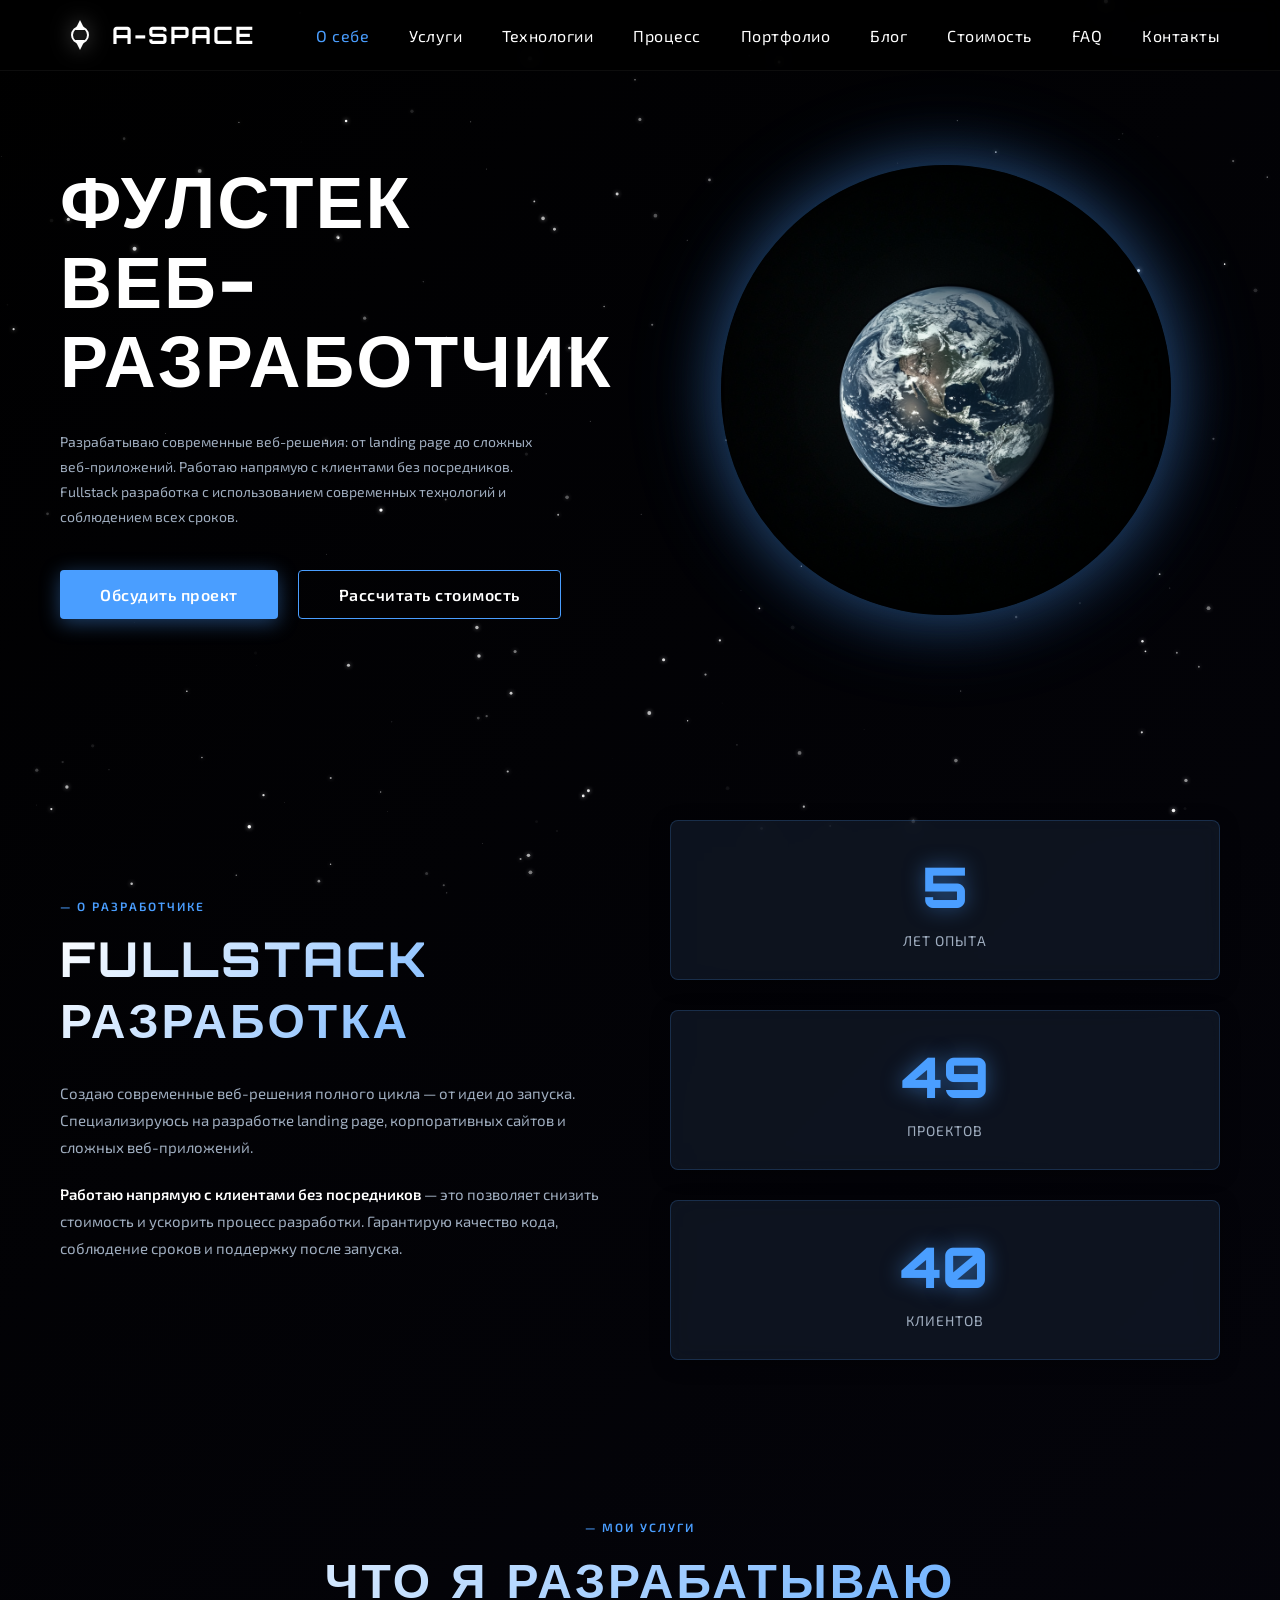
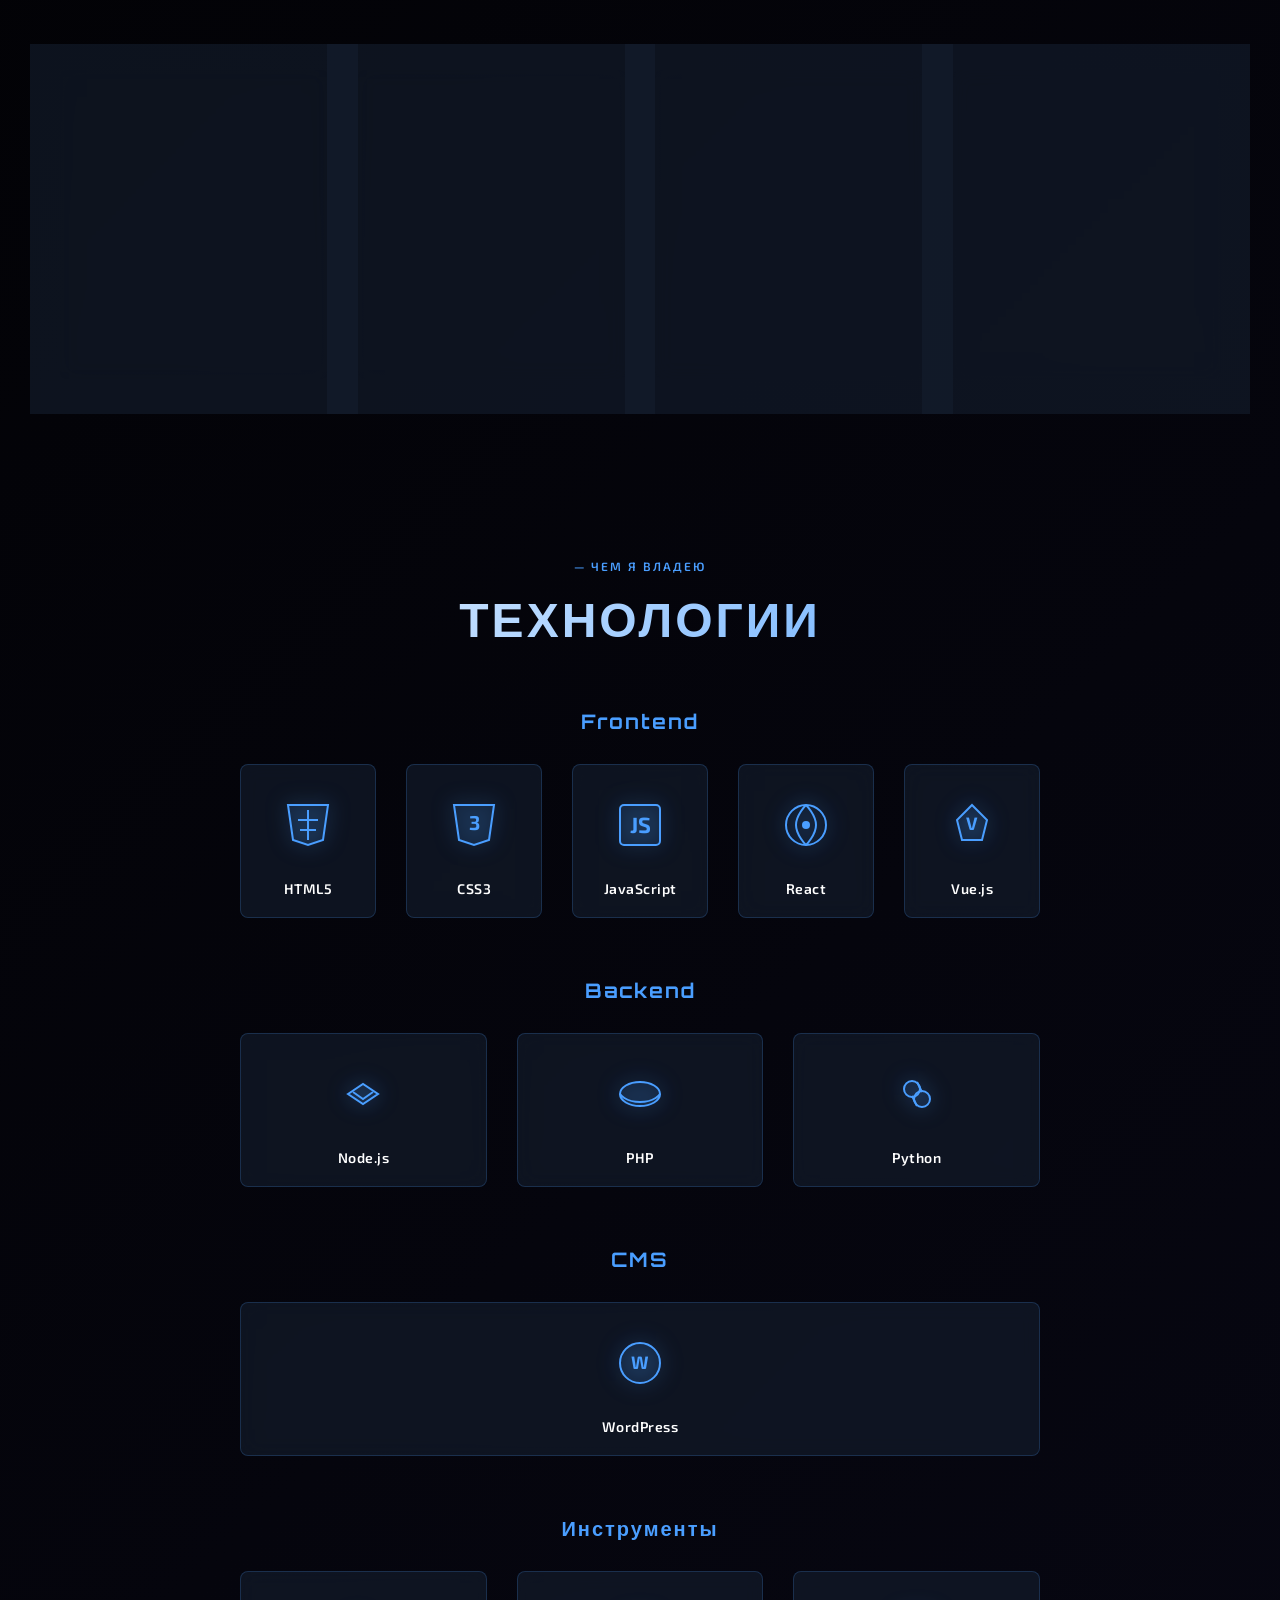
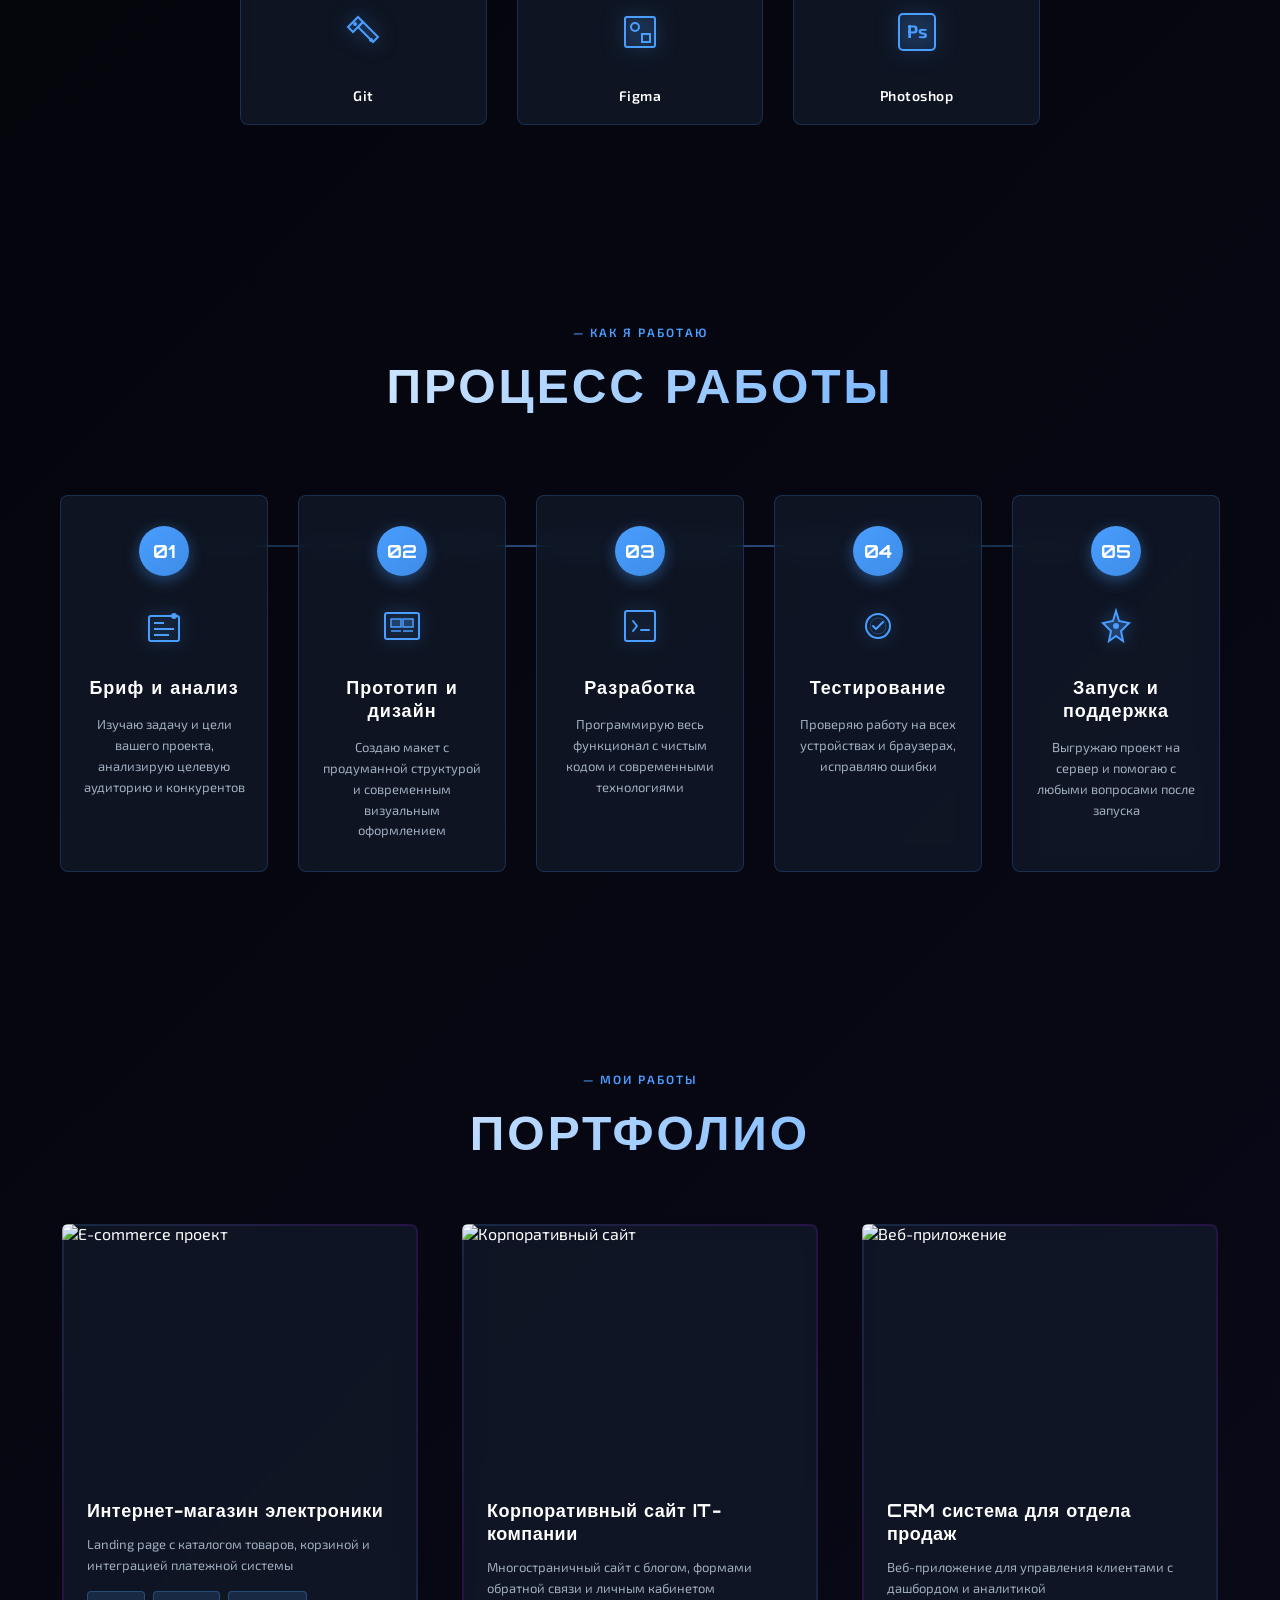
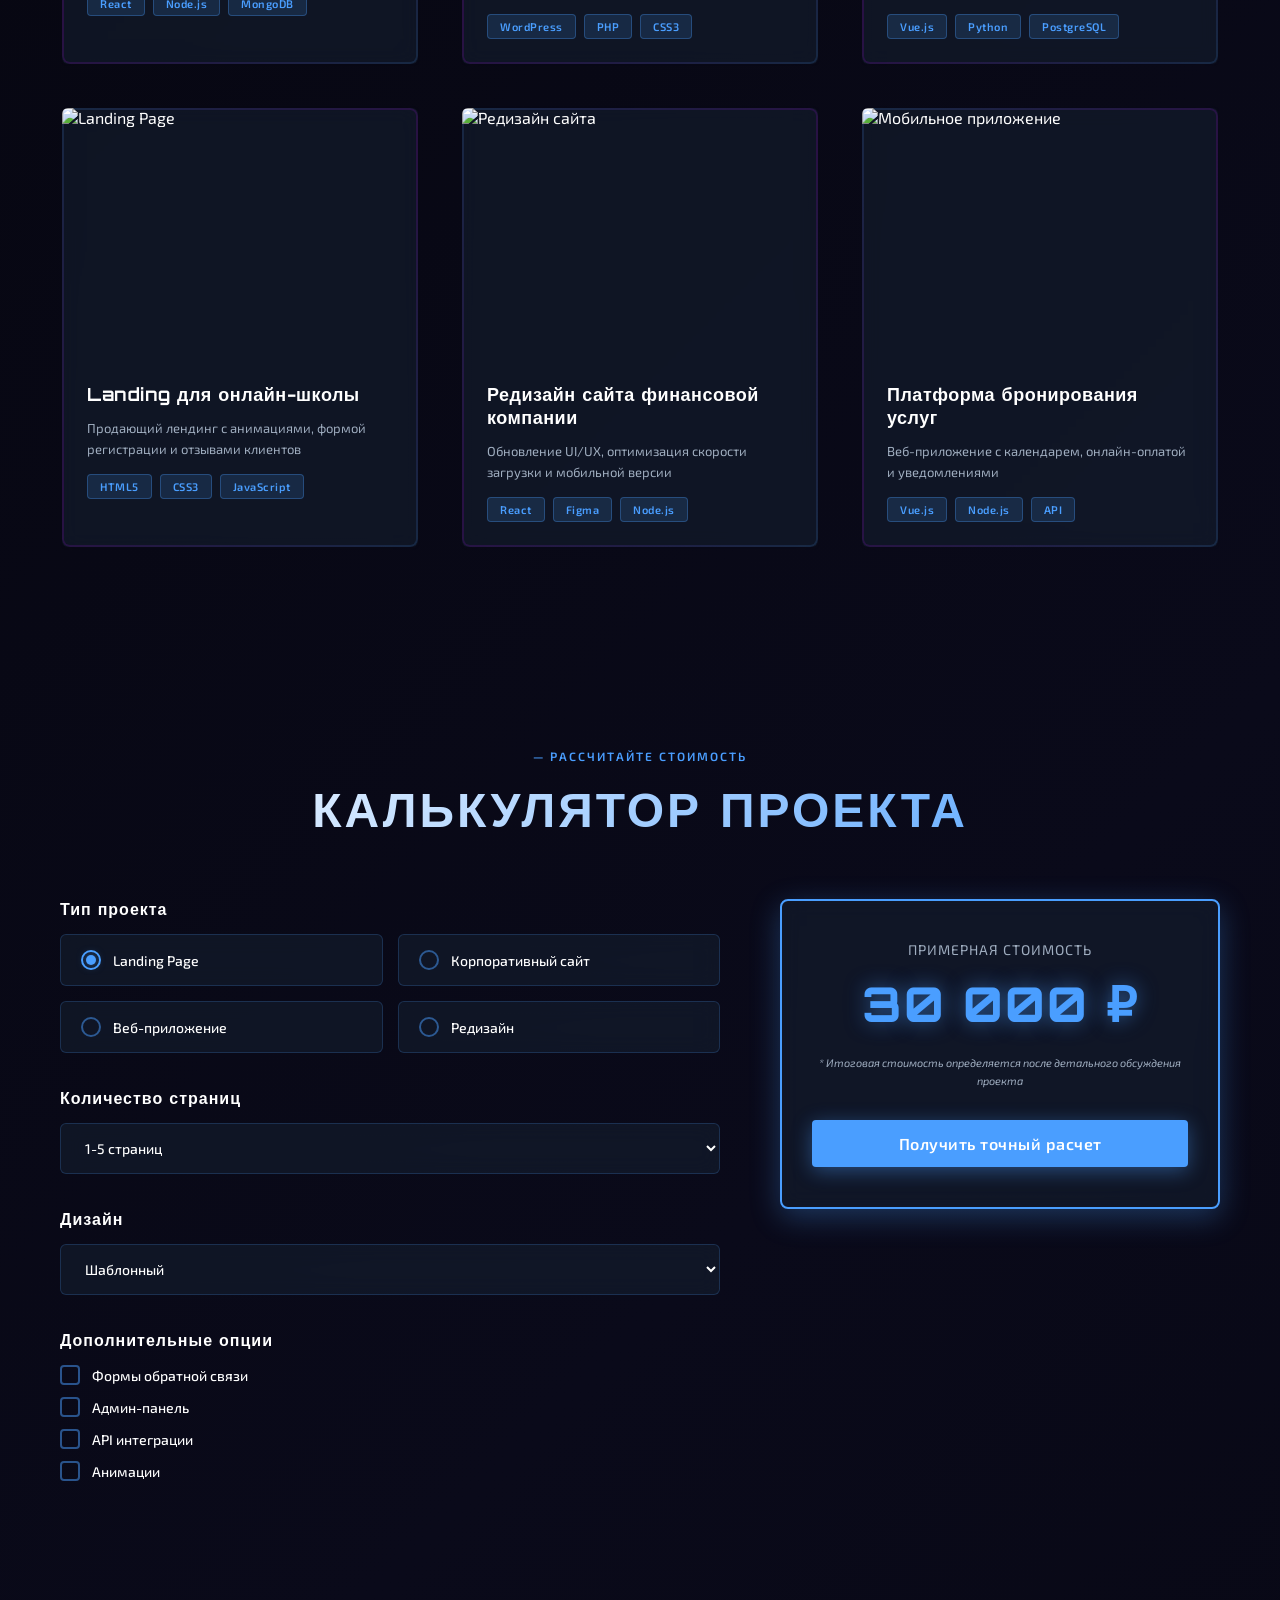
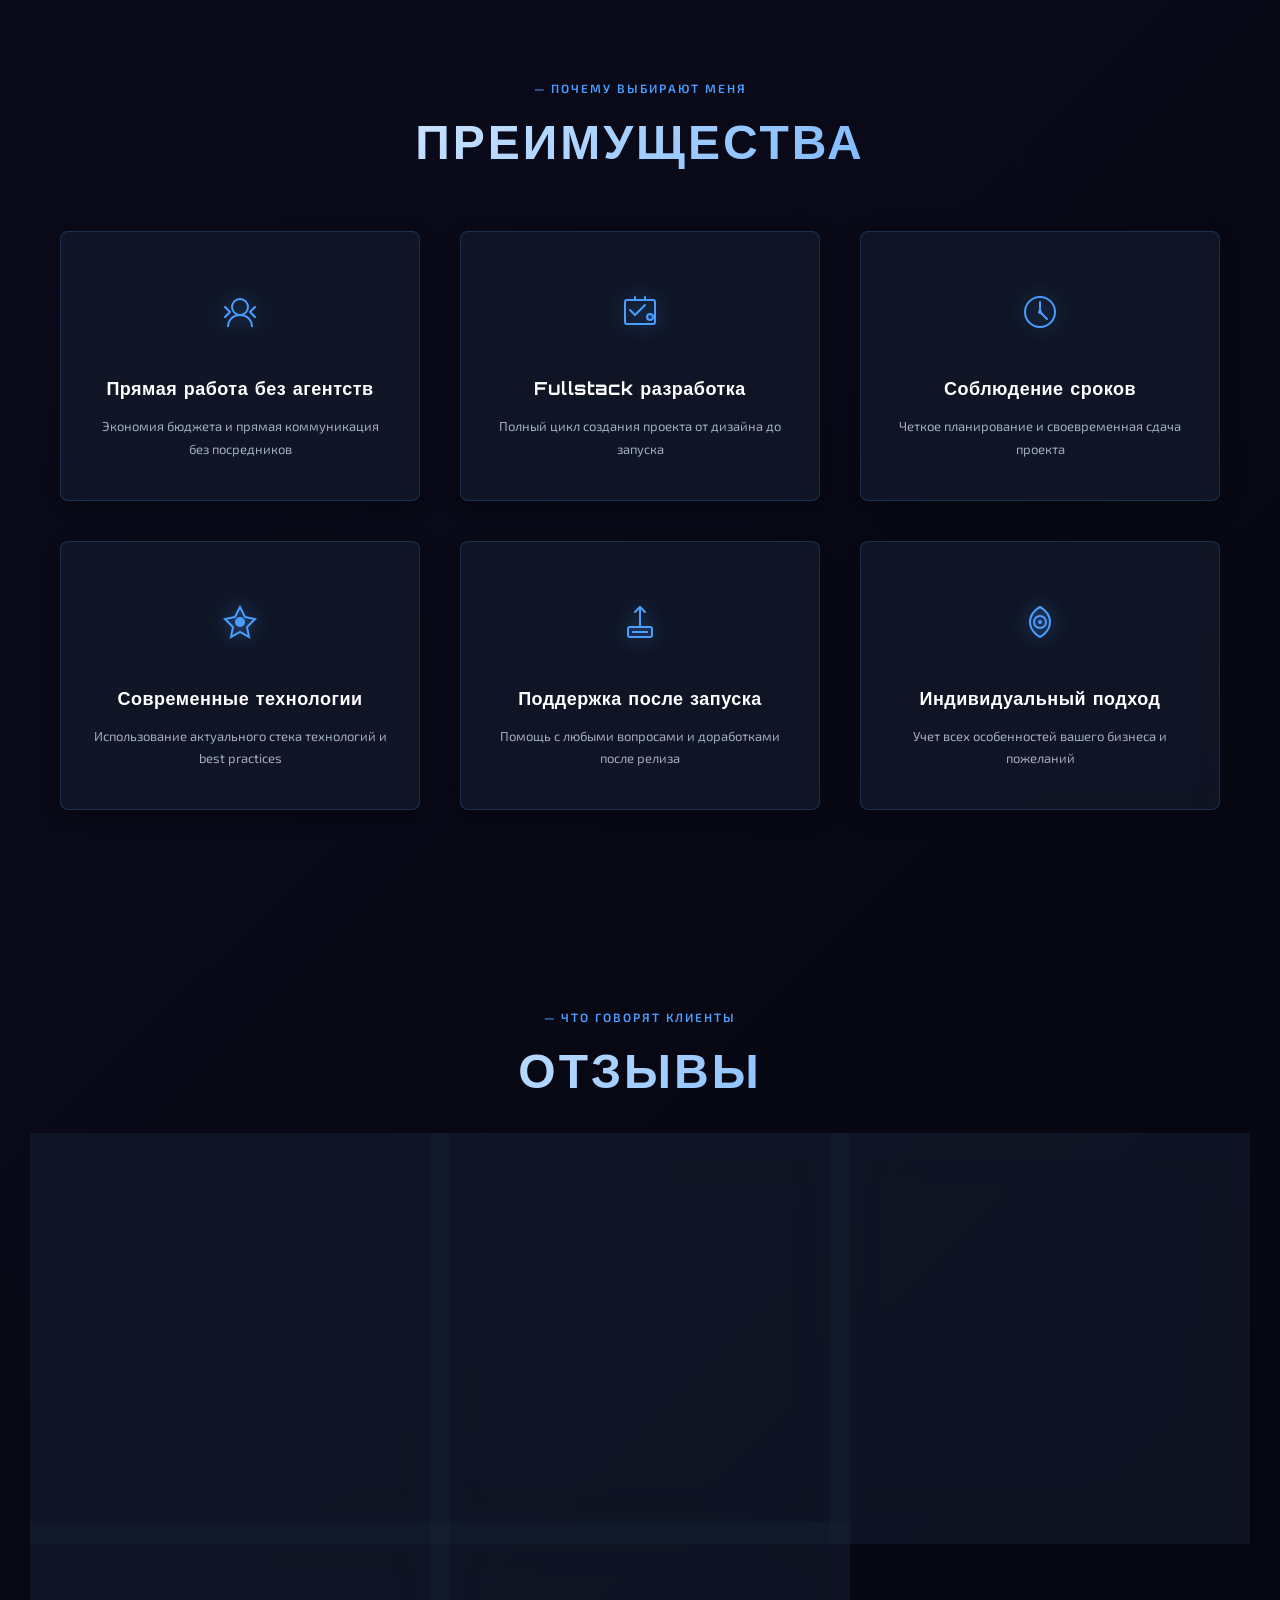
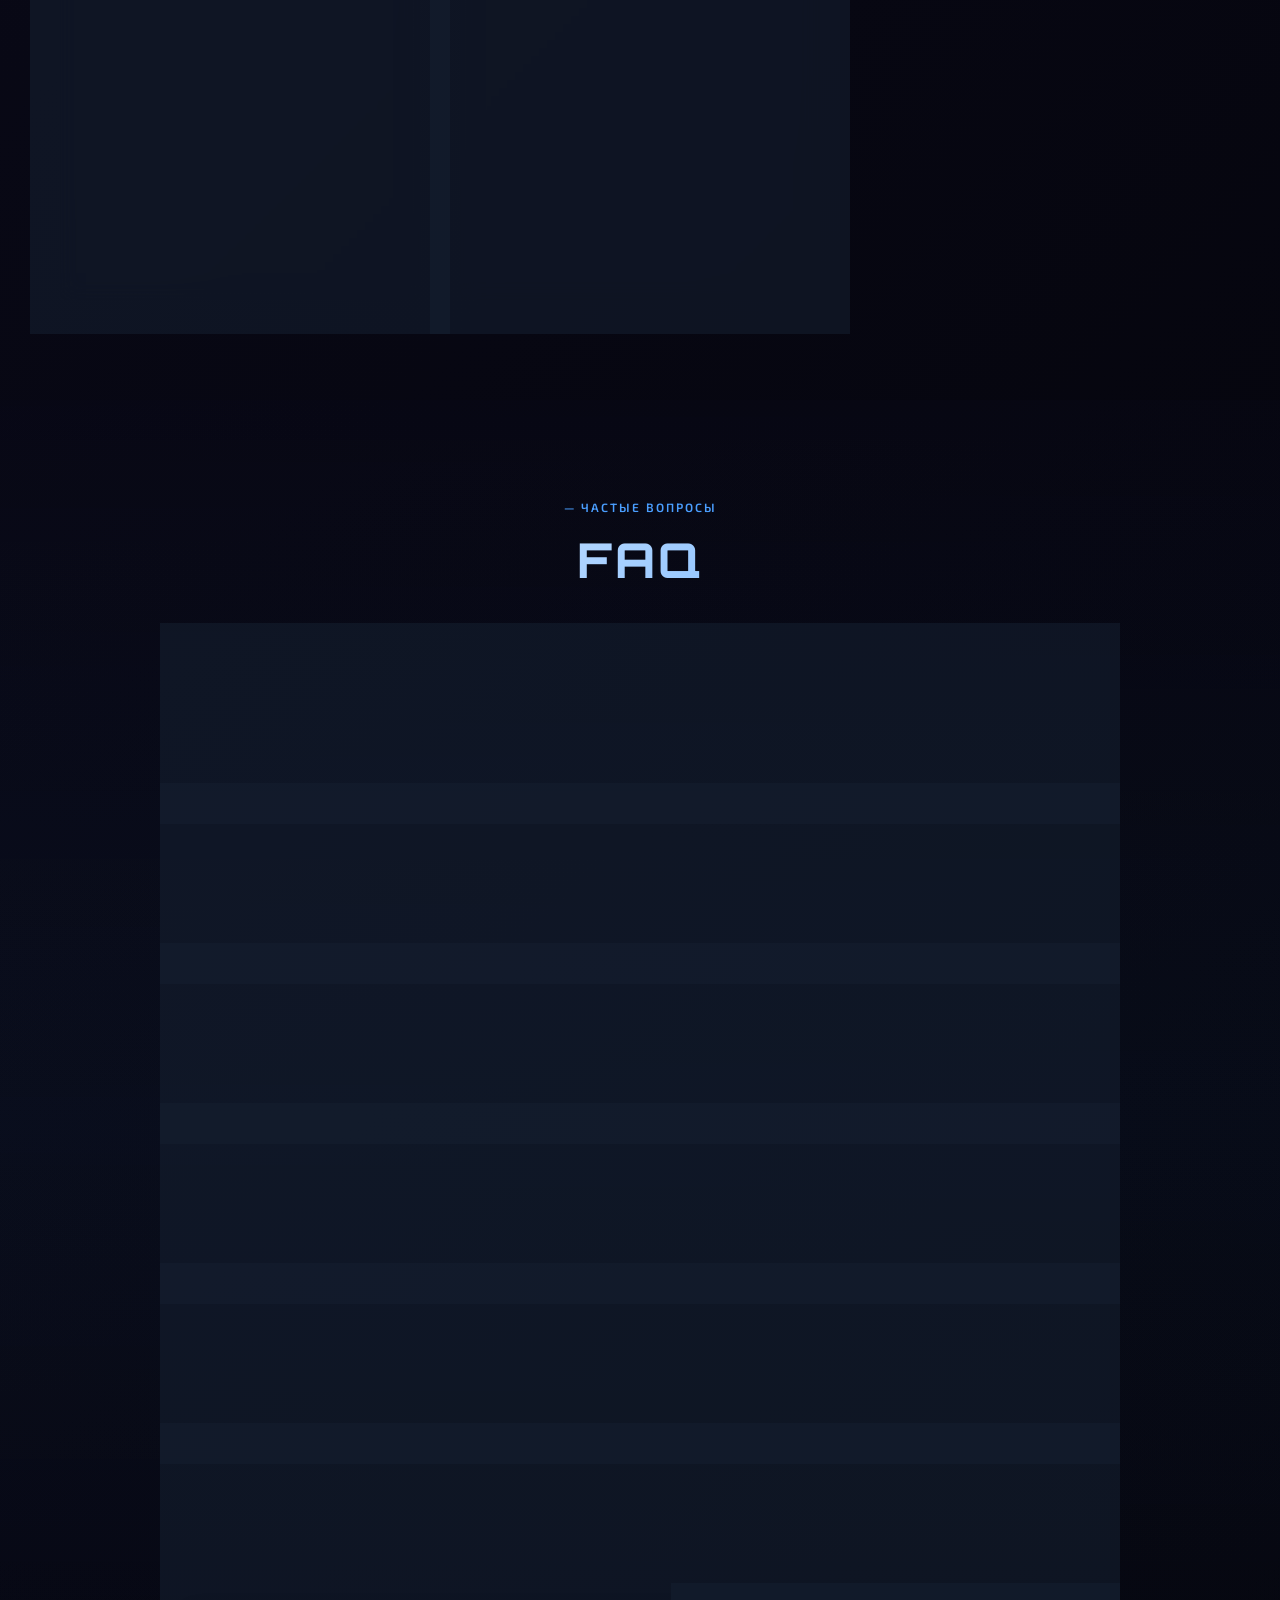
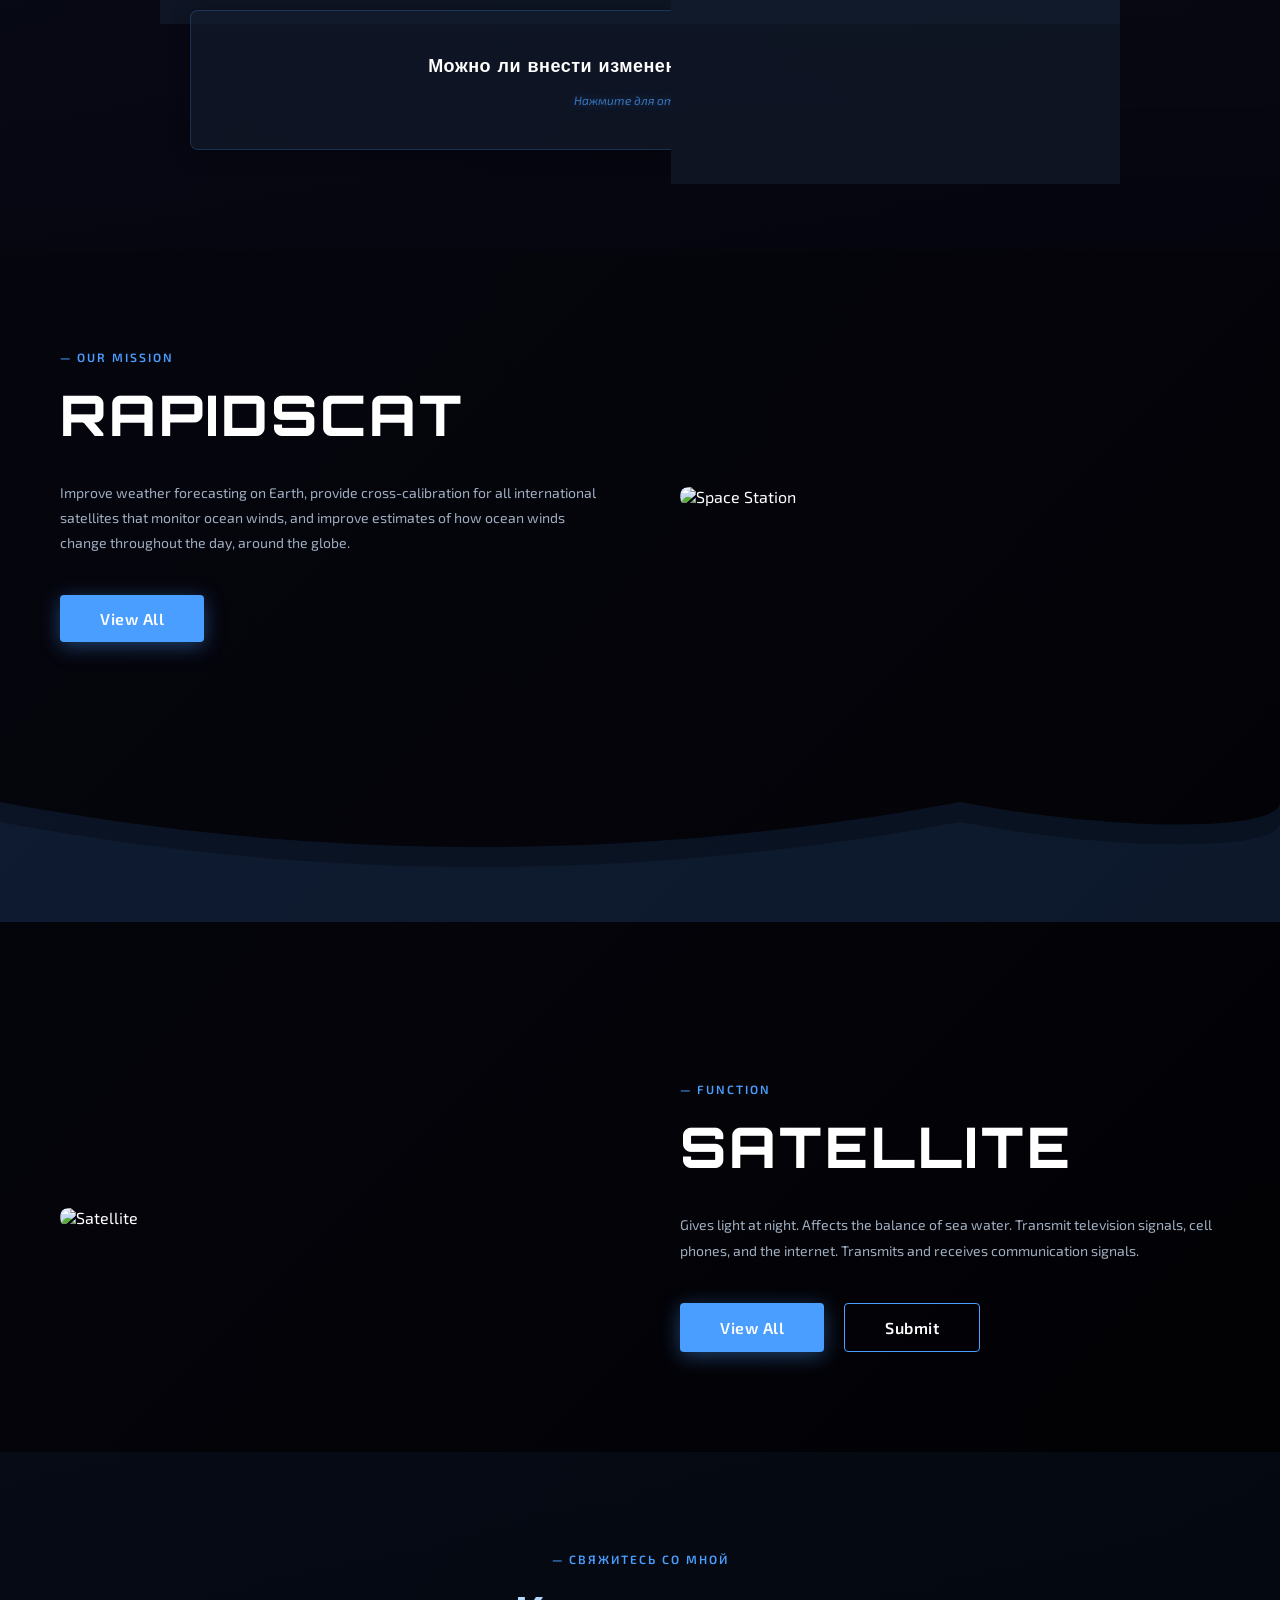
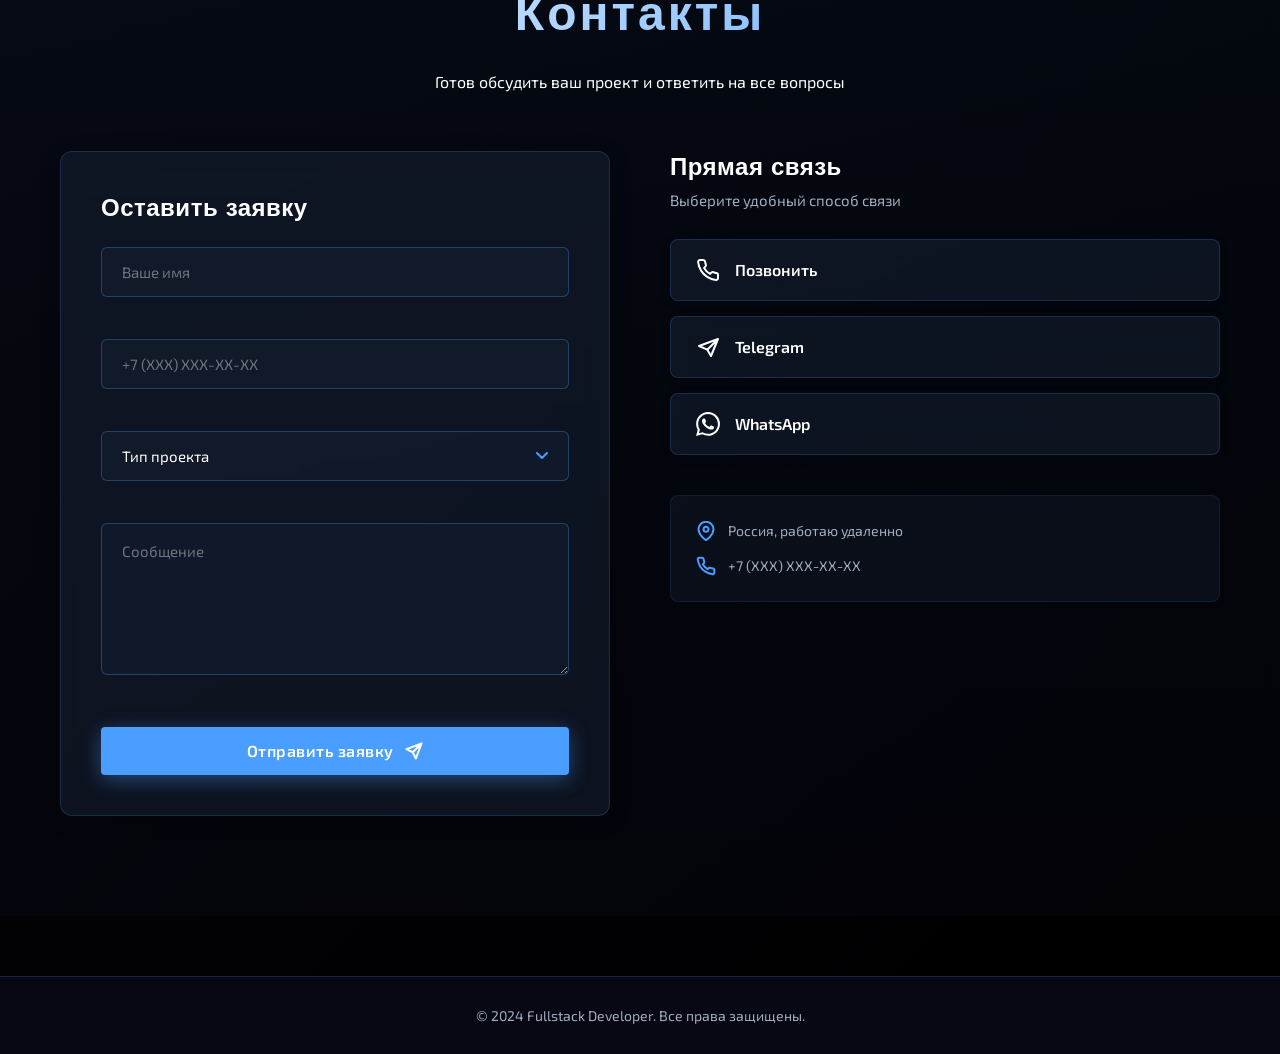
==== commit 7e578dc2: "Update Earth image reference" ====
--- a/index.html
+++ b/index.html
@@ -53,8 +53,7 @@
                 </div>
                 <div class="hero-right">
                     <div class="earth-container">
-                        <img src="https://images.unsplash.com/photo-1614730321146-b6fa6a46bcb4?w=800&h=800&fit=crop"
-                            alt="Earth" class="earth-image">
+                        <img src="earth.png" alt="Earth" class="earth-image">
                     </div>
                 </div>
             </div>
--- a/style.css
+++ b/style.css
@@ -184,16 +184,31 @@
     justify-content: center;
 }
 
+/* Static shadow overlay to prevent rotation artifacts */
+.earth-container::after {
+    content: '';
+    position: absolute;
+    width: 450px;
+    height: 450px;
+    border-radius: 50%;
+    box-shadow:
+        0 0 60px rgba(74, 158, 255, 0.4),
+        0 0 100px rgba(74, 158, 255, 0.2),
+        inset 0 0 60px rgba(0, 0, 0, 0.8);
+    background: transparent;
+    pointer-events: none;
+    z-index: 2;
+}
+
 .earth-image {
     width: 450px;
     height: 450px;
     border-radius: 50%;
     object-fit: cover;
-    box-shadow:
-        0 0 60px rgba(74, 158, 255, 0.4),
-        0 0 100px rgba(74, 158, 255, 0.2),
-        inset 0 0 60px rgba(0, 0, 0, 0.5);
+    /* Removed box-shadow from here to prevent rotating square artifact */
     animation: rotate 60s linear infinite;
+    position: relative;
+    z-index: 1;
 }
 
 @keyframes rotate {
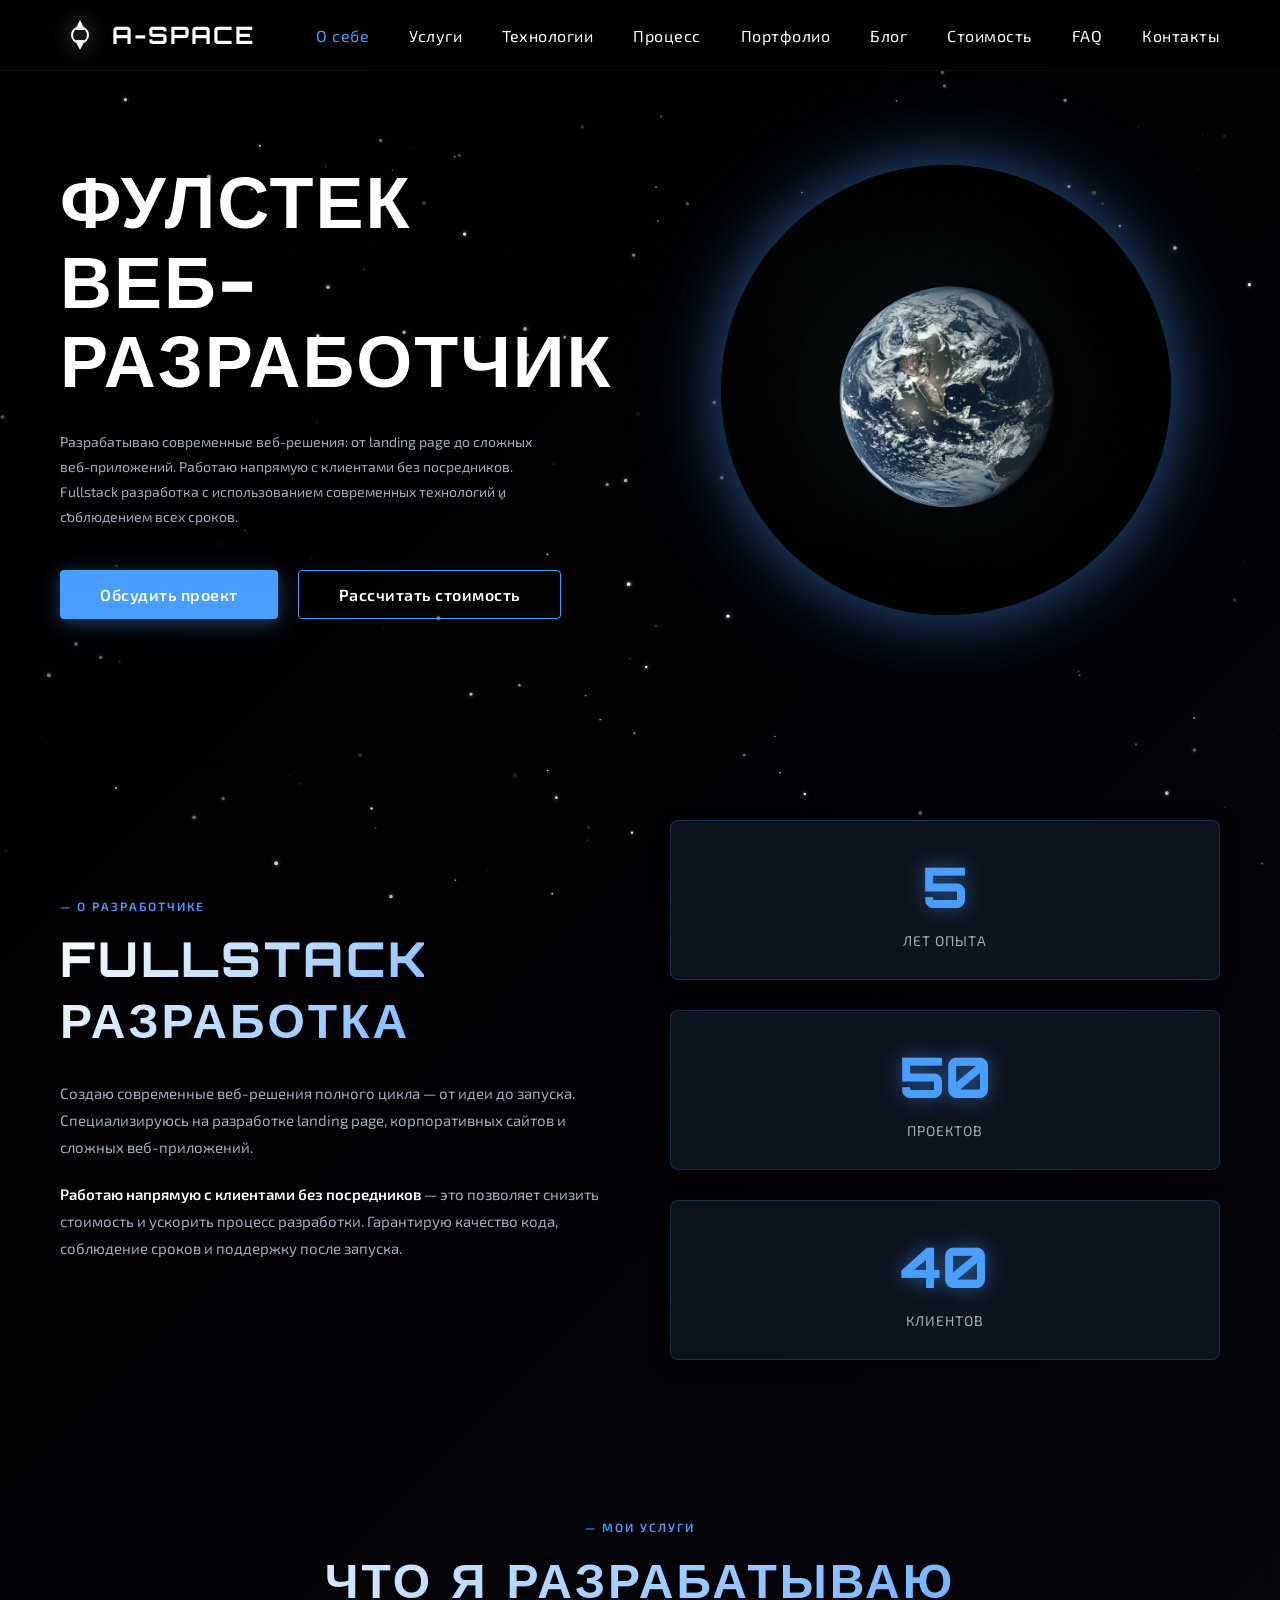
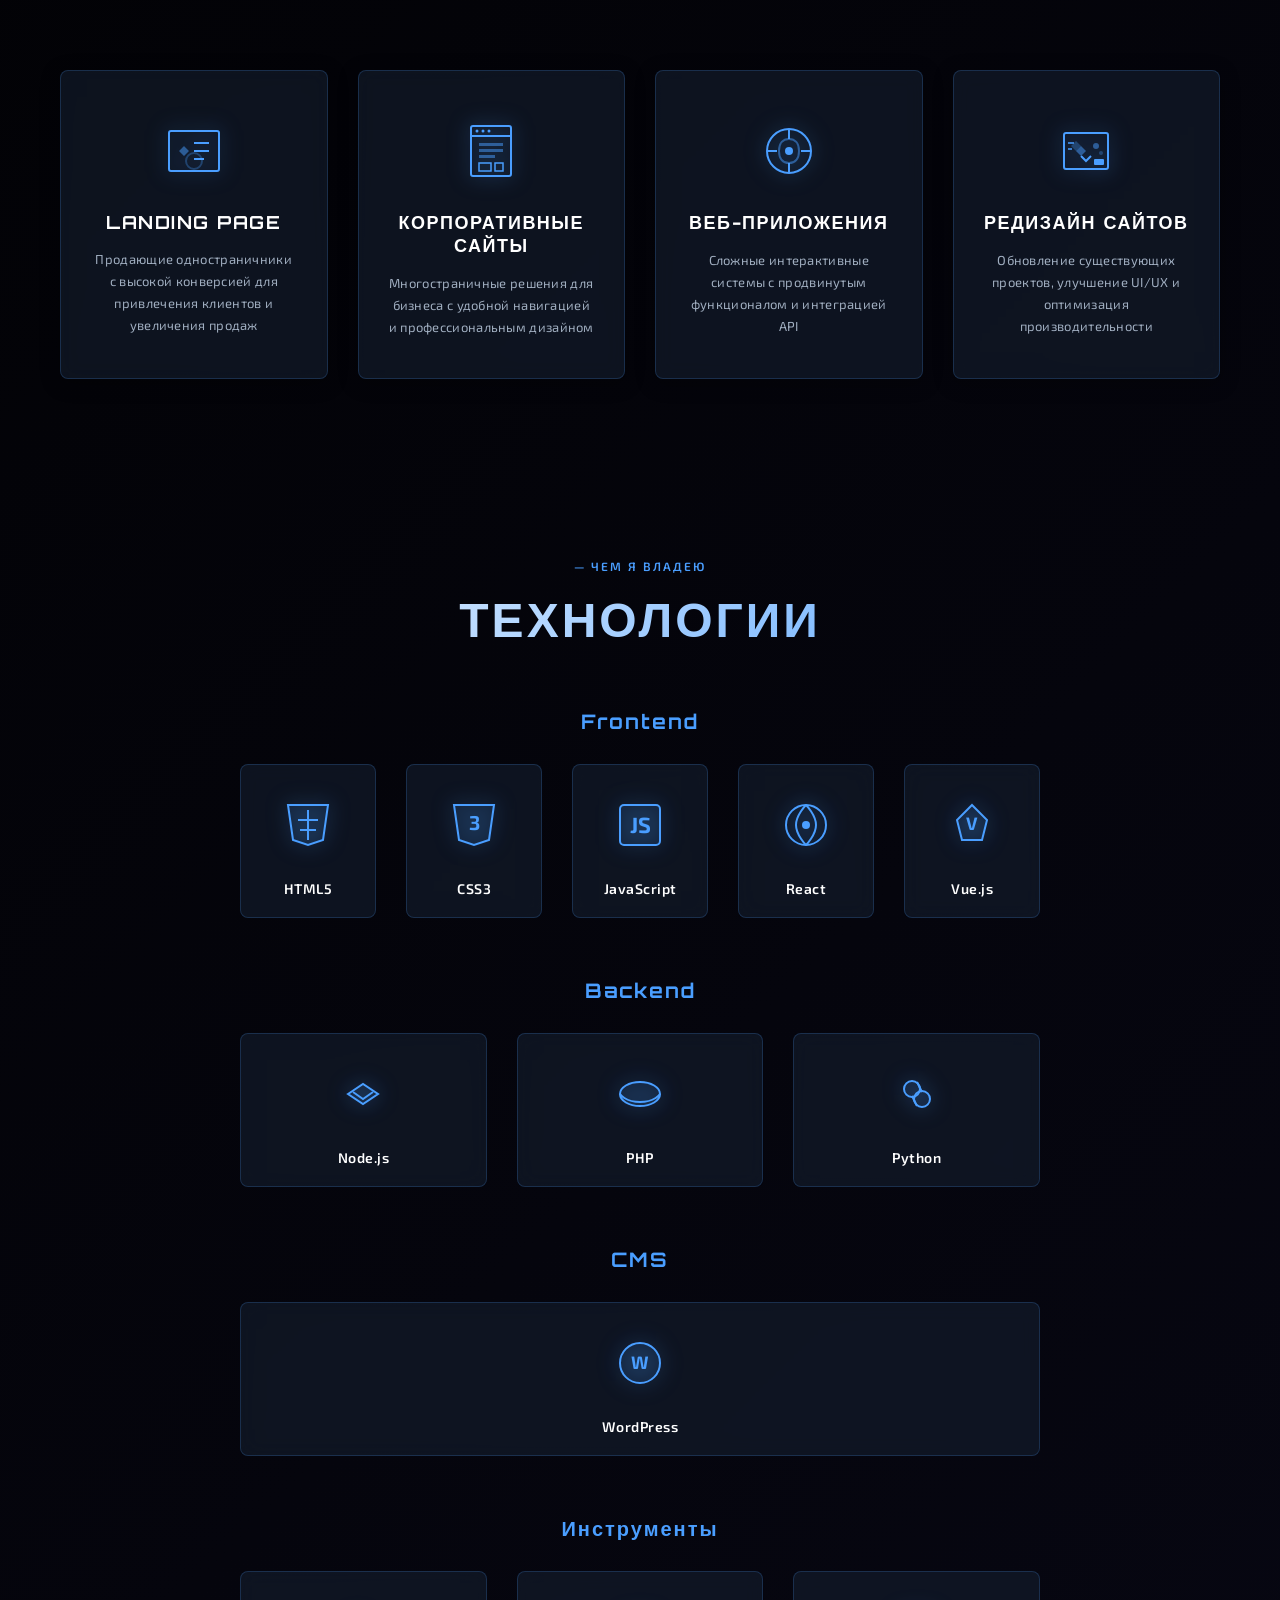
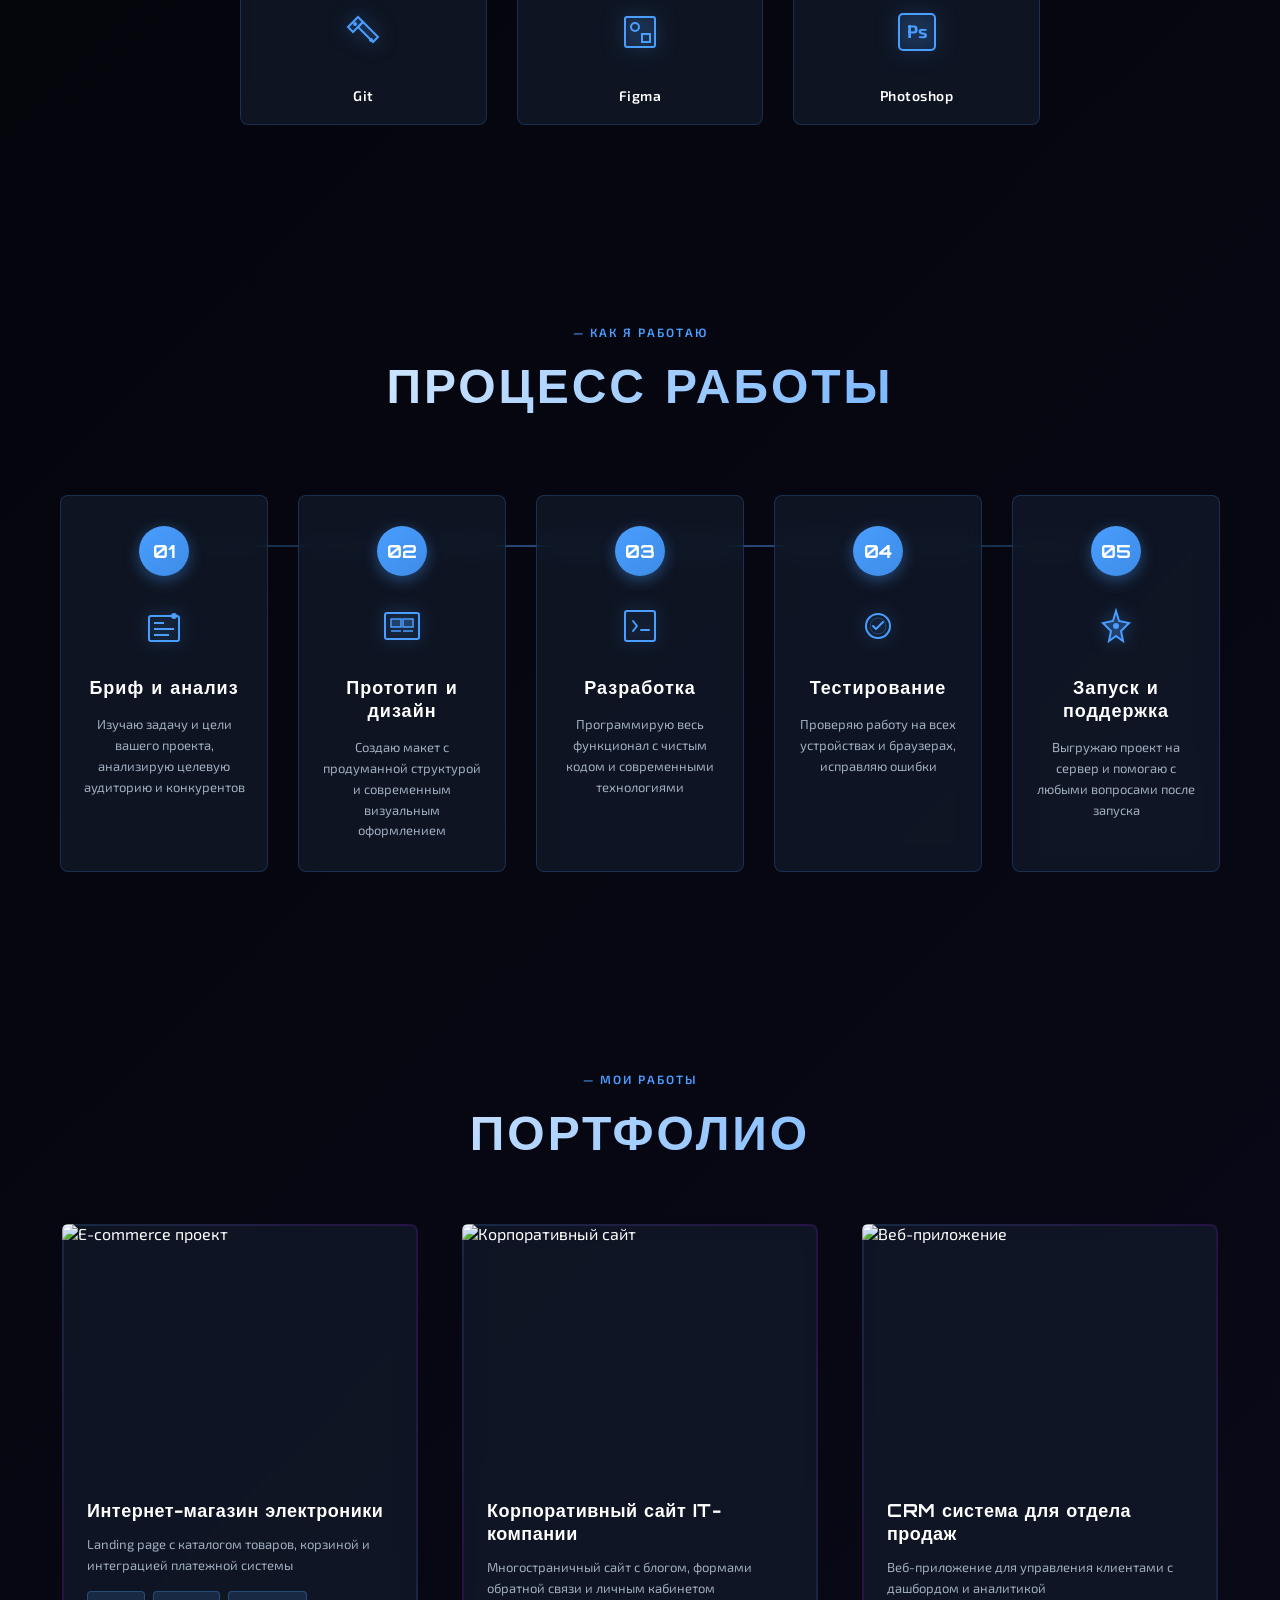
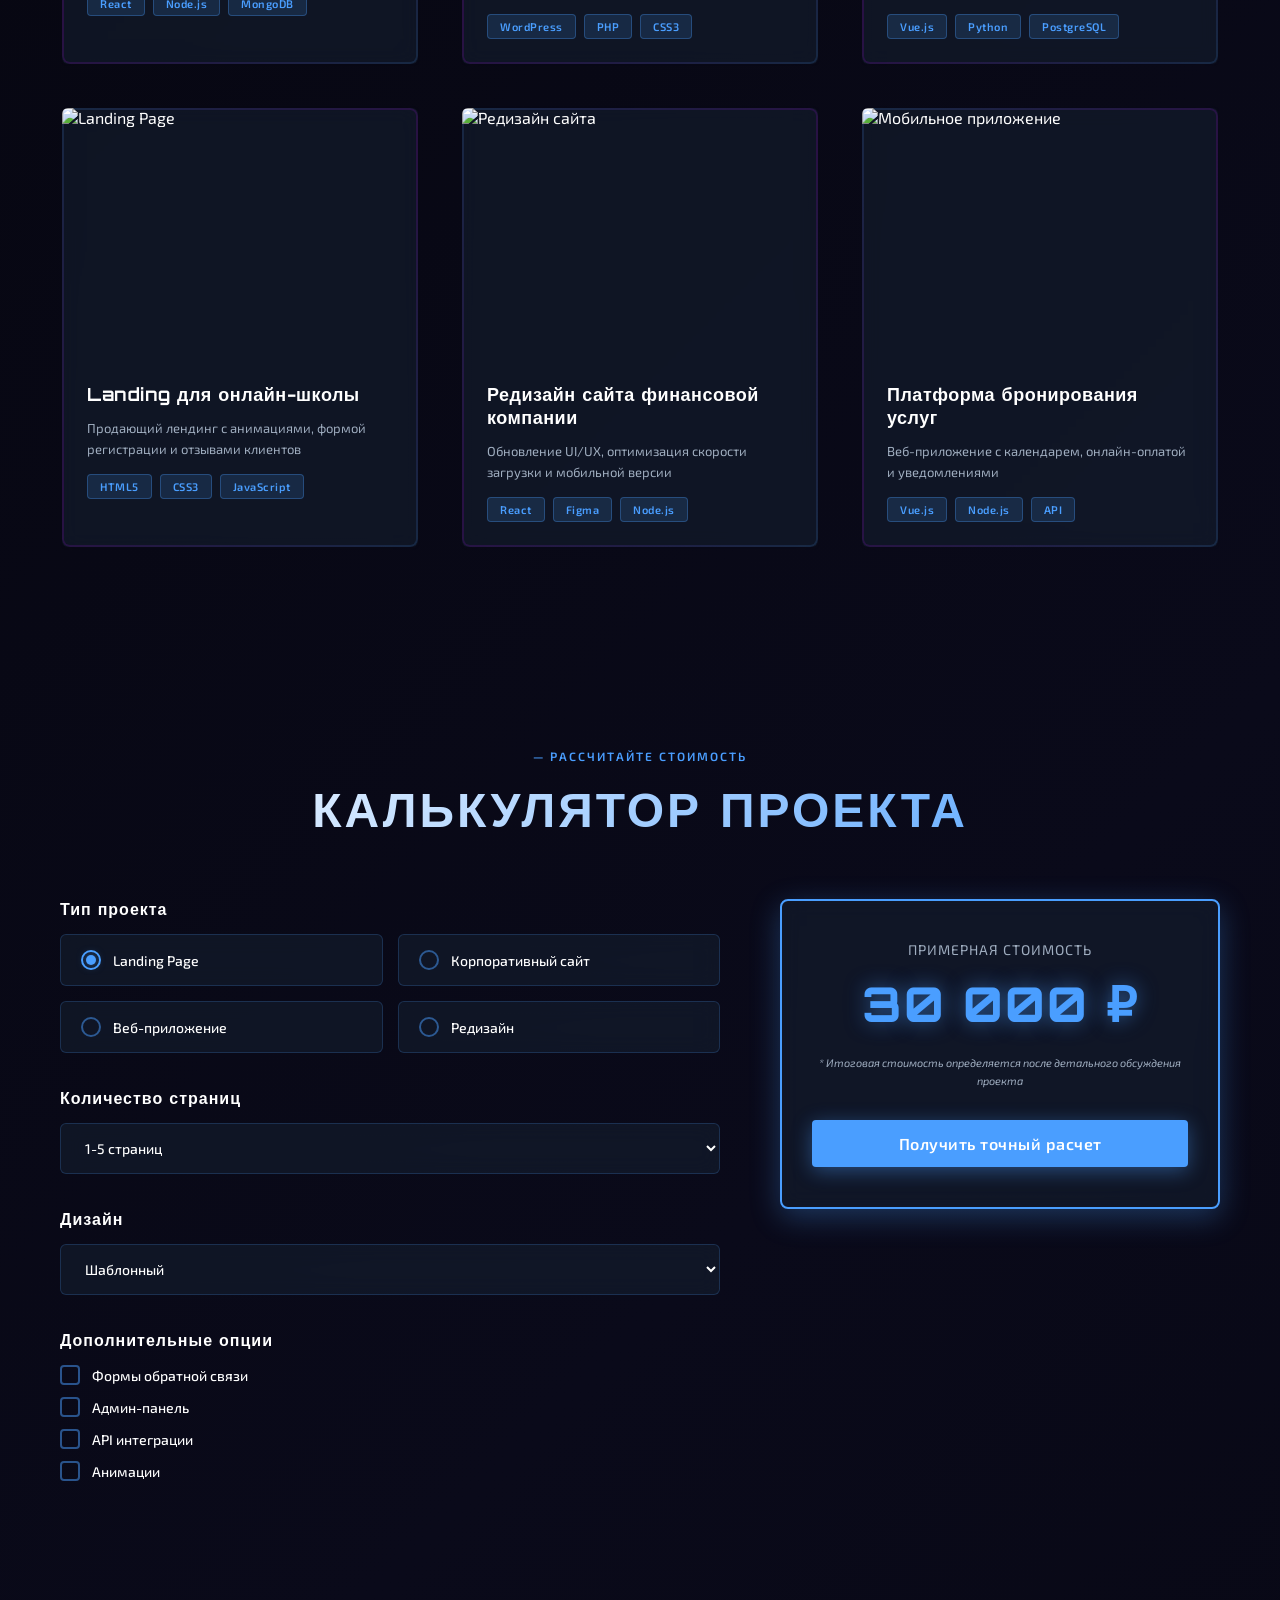
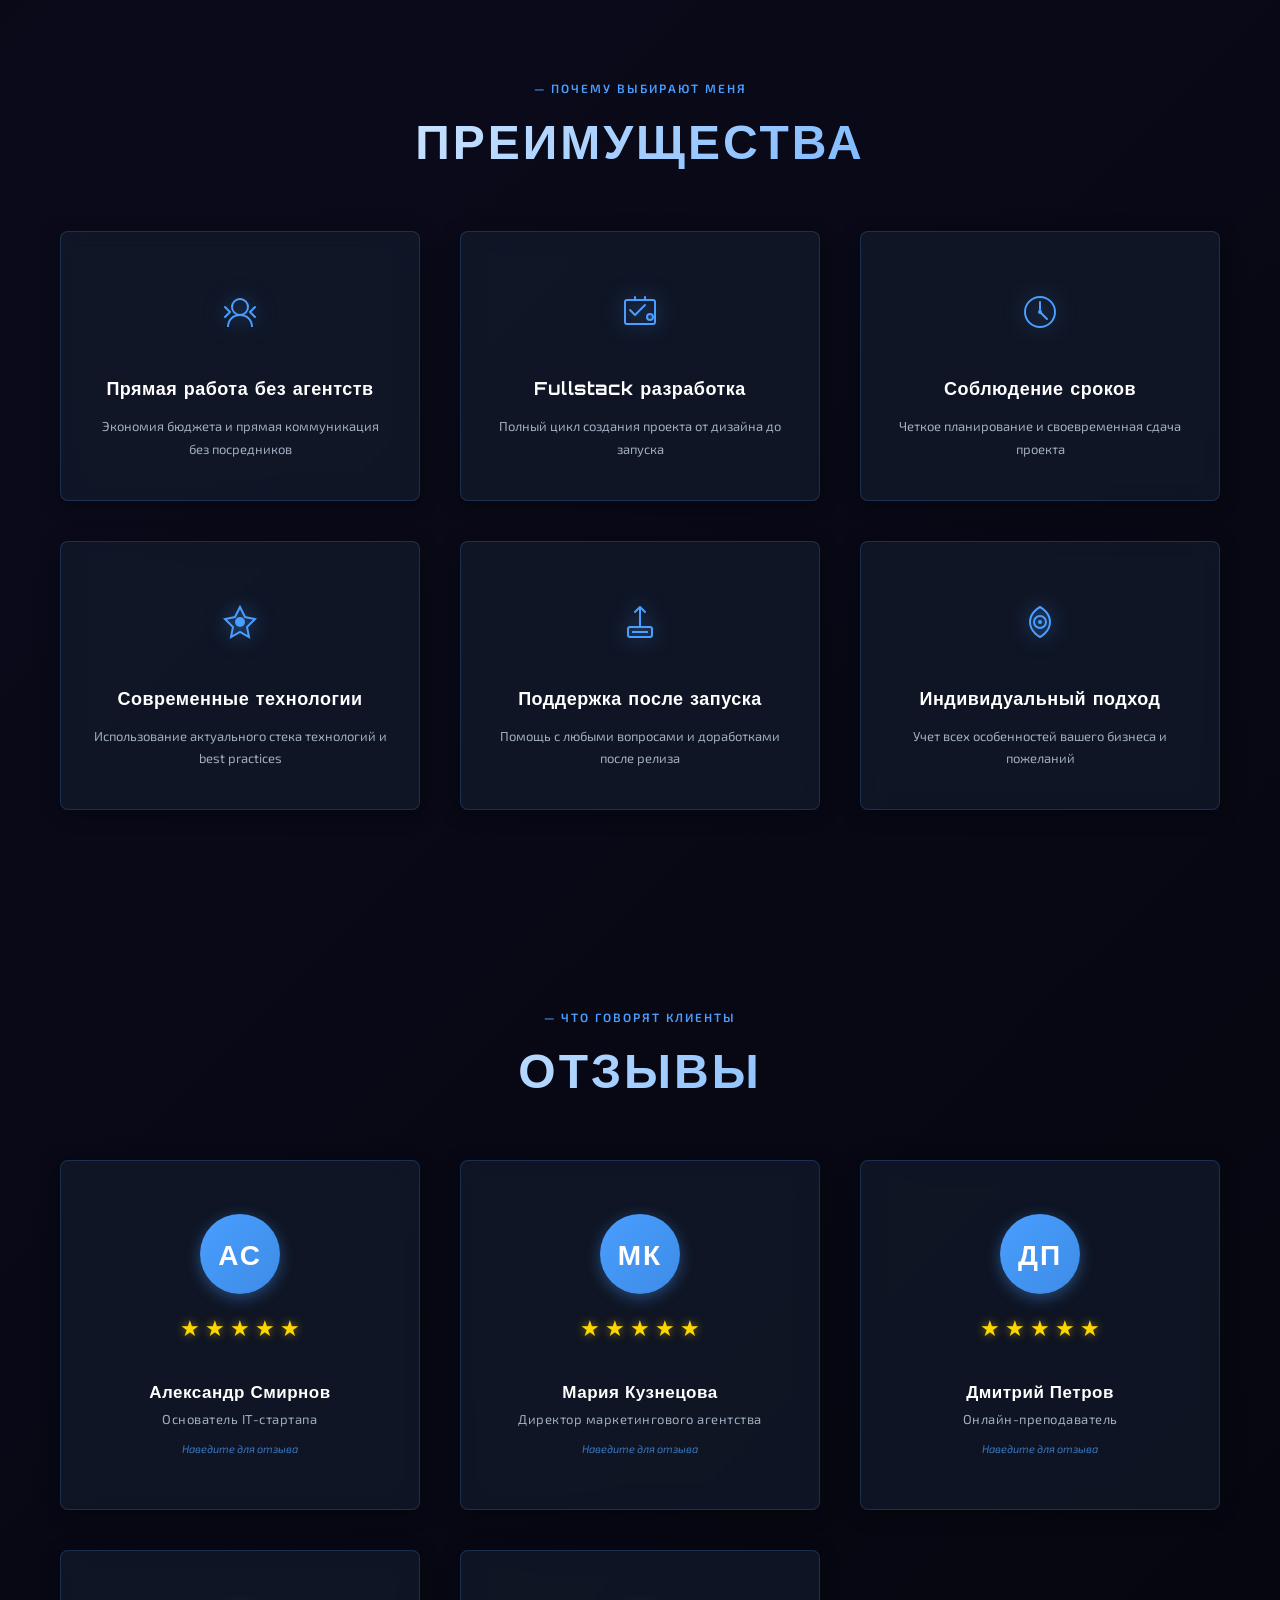
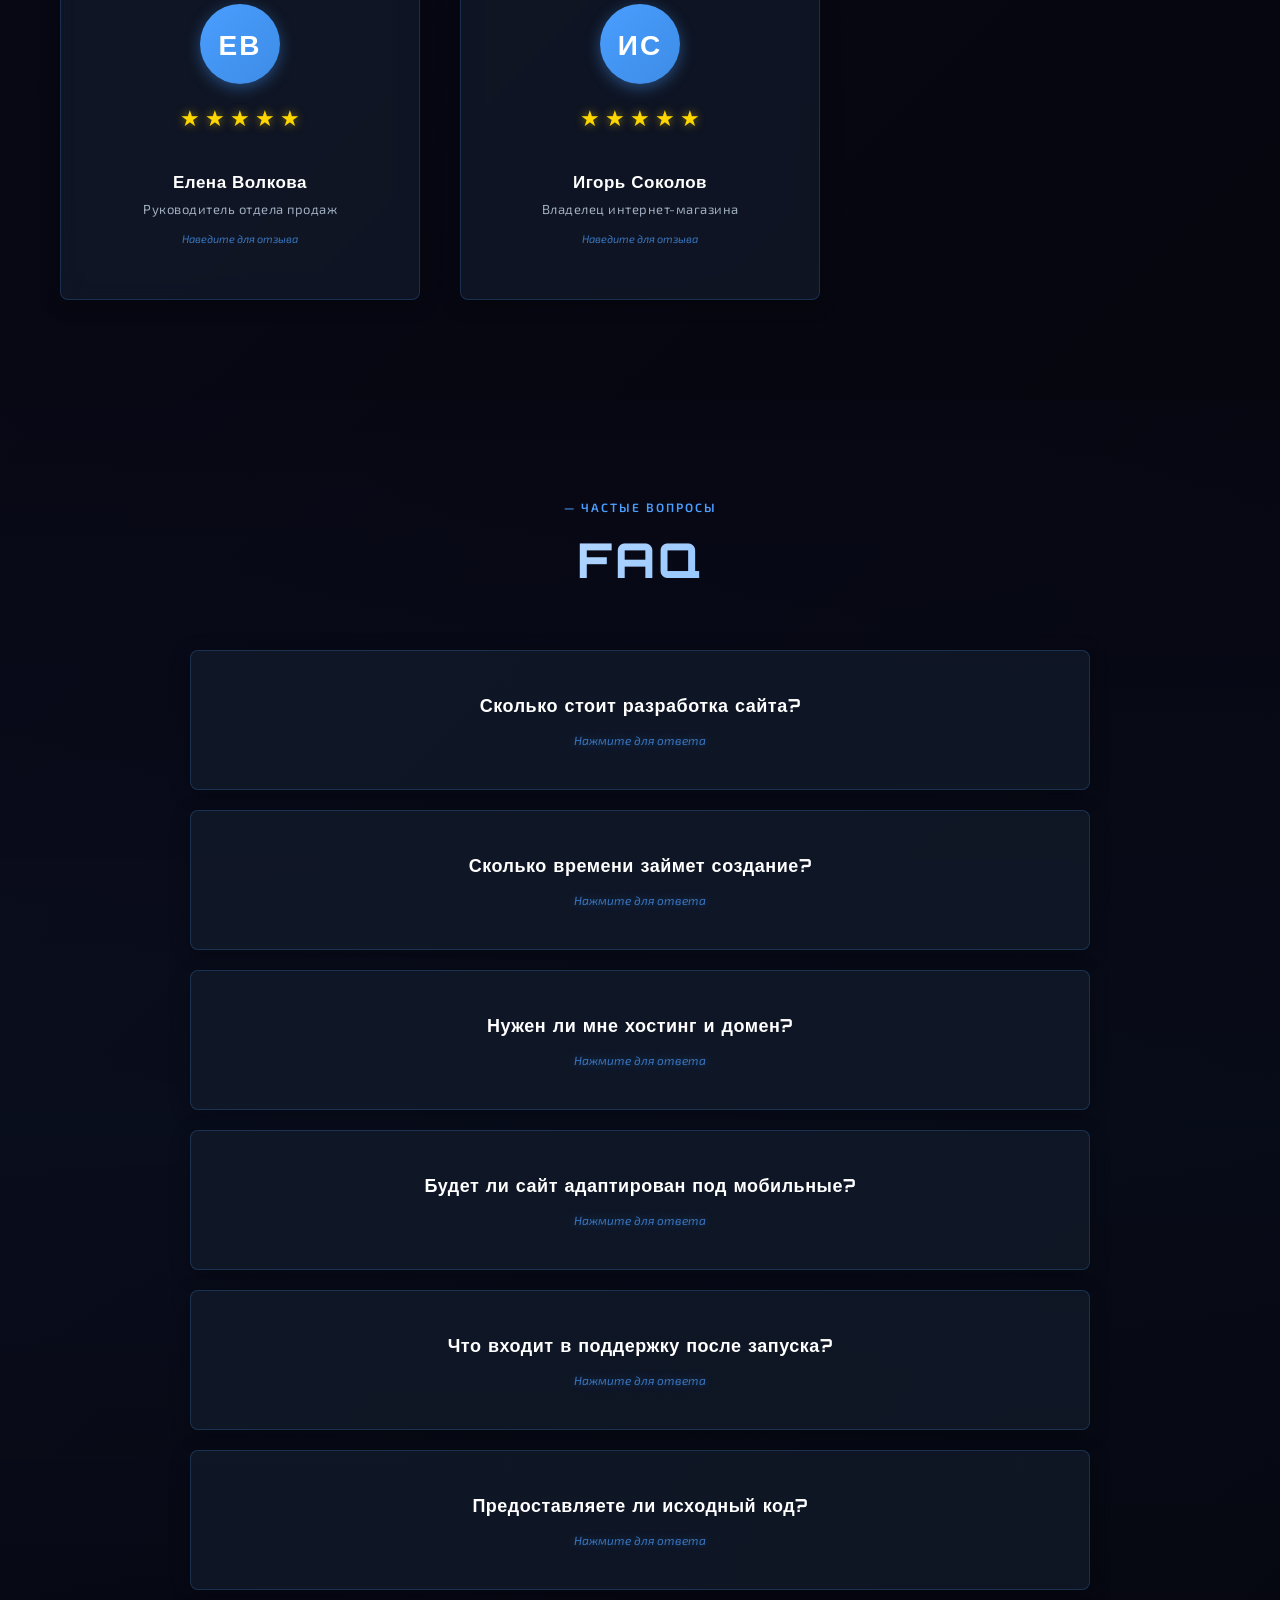
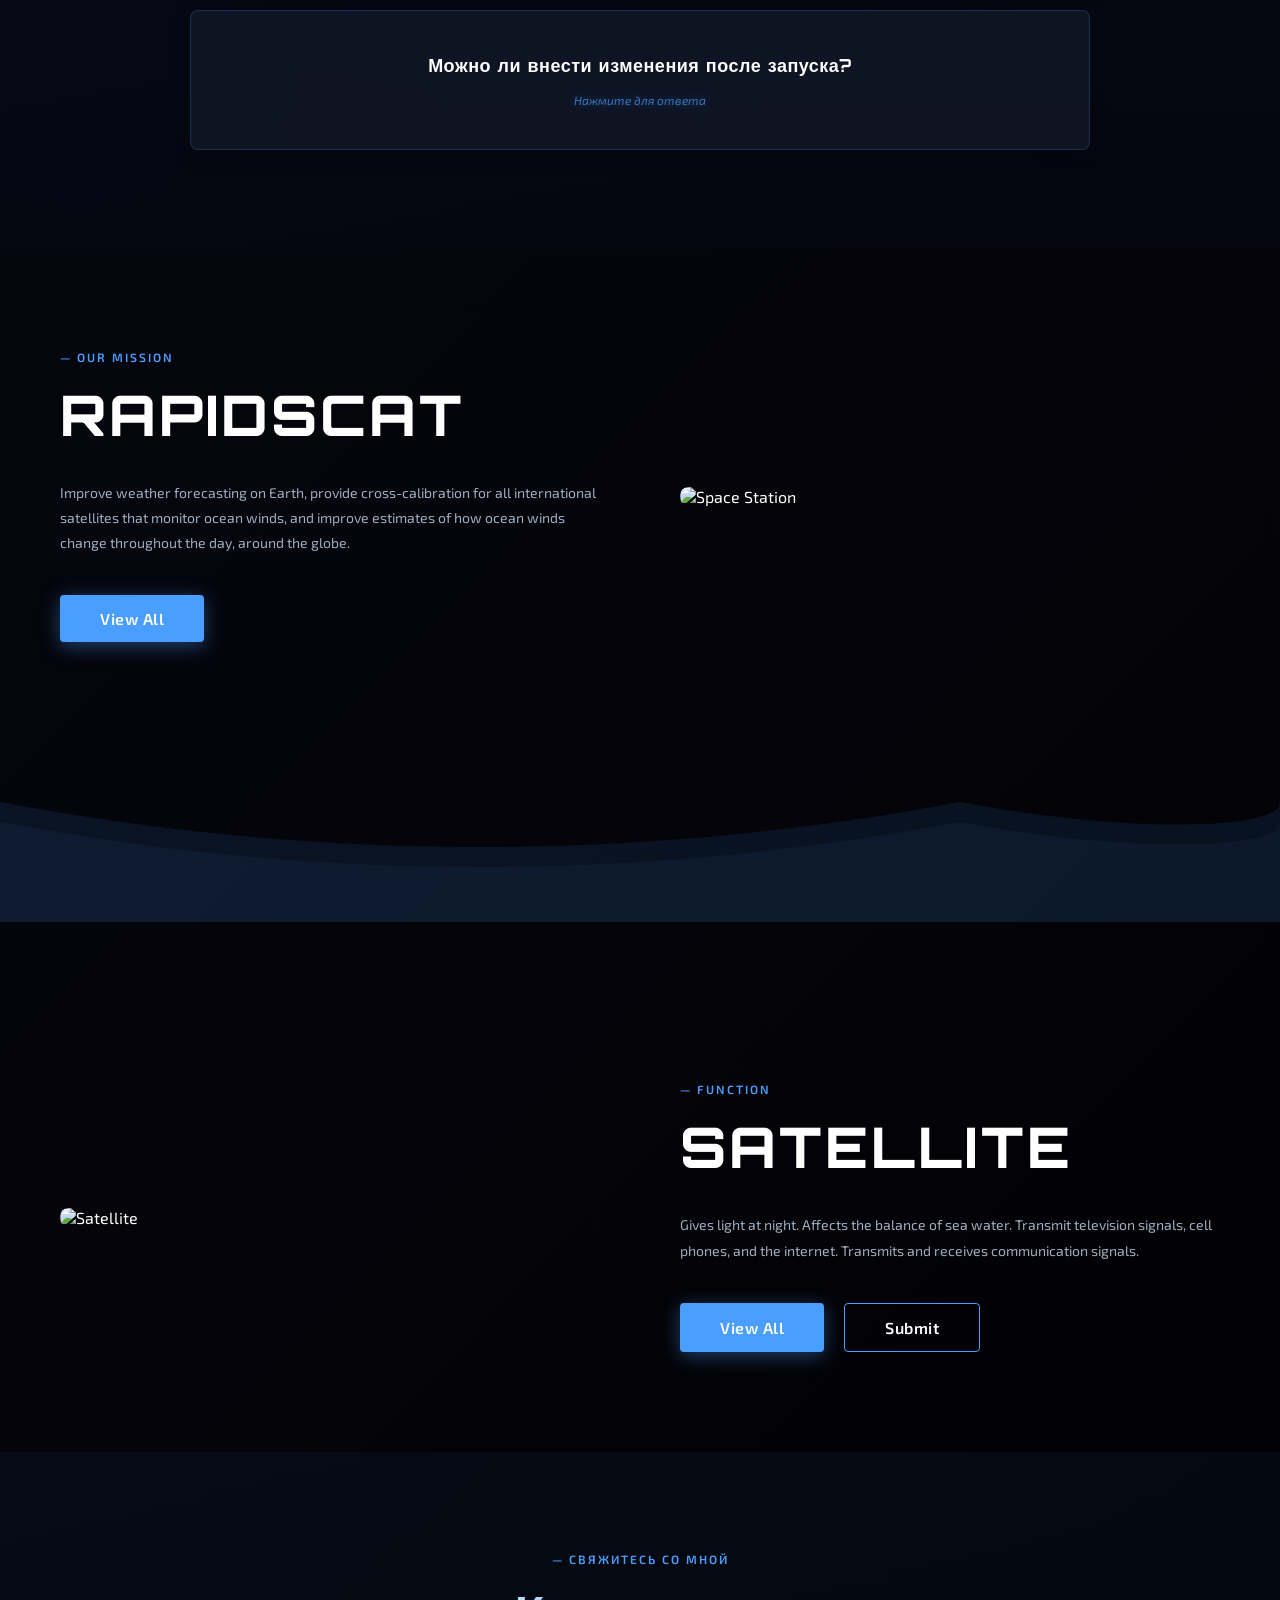
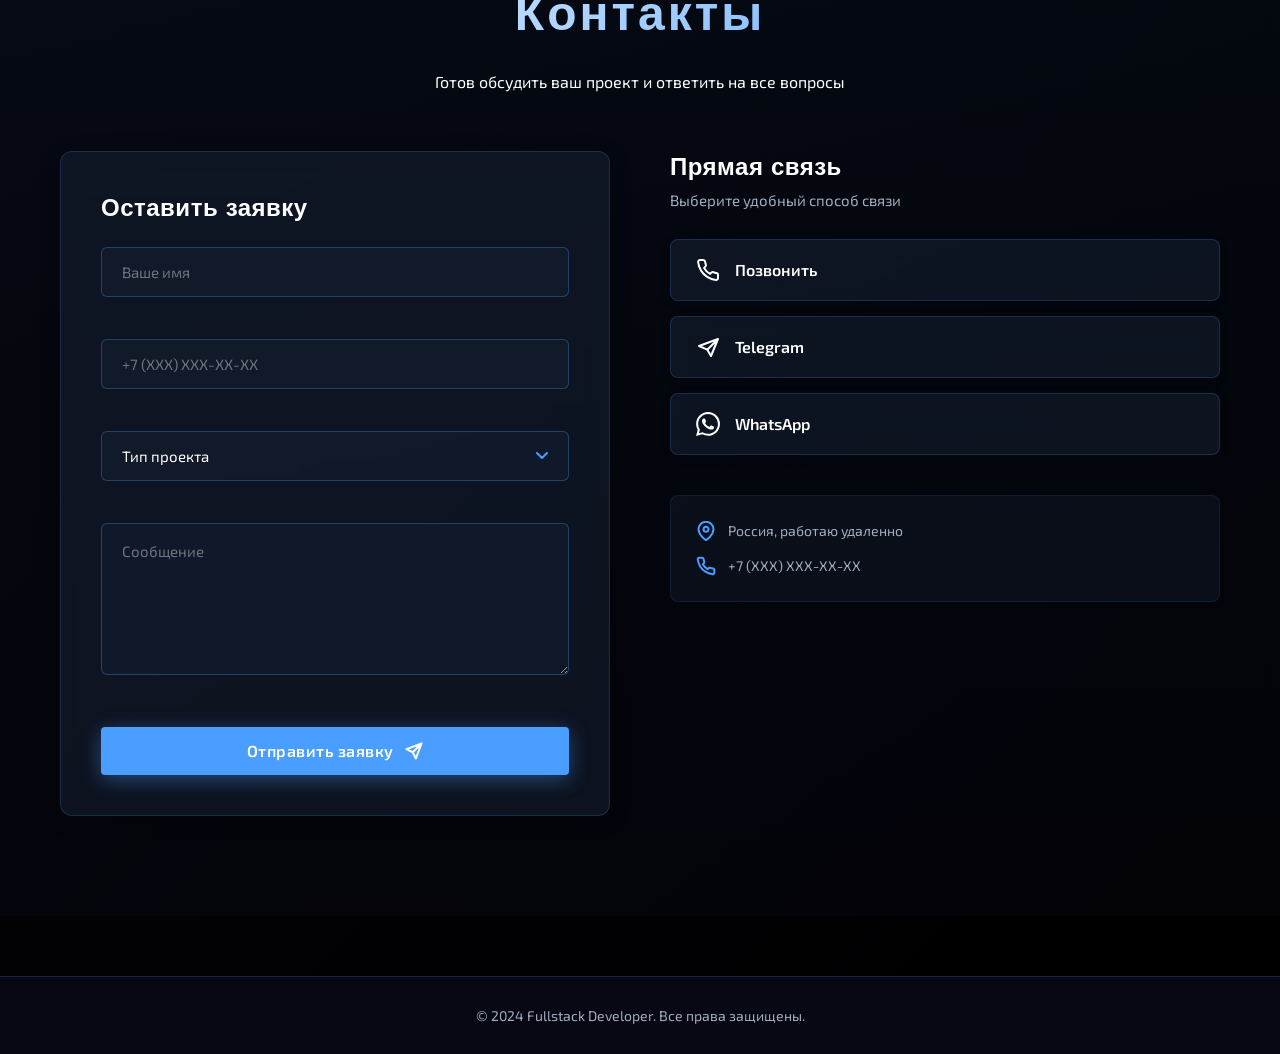
==== commit dffcf8fc: "Restructure project: move assets to css, js, img folders" ====
--- a/index.html
+++ b/index.html
@@ -5,7 +5,7 @@
     <meta charset="UTF-8">
     <meta name="viewport" content="width=device-width, initial-scale=1.0">
     <title>A-SPACE - Orbit The Earth</title>
-    <link rel="stylesheet" href="style.css">
+    <link rel="stylesheet" href="css/style.css">
 </head>
 
 <body>
@@ -53,7 +53,7 @@
                 </div>
                 <div class="hero-right">
                     <div class="earth-container">
-                        <img src="earth.png" alt="Earth" class="earth-image">
+                        <img src="img/earth.png" alt="Earth" class="earth-image">
                     </div>
                 </div>
             </div>
@@ -1183,7 +1183,7 @@
         </div>
     </footer>
 
-    <script src="script.js"></script>
+    <script src="js/script.js"></script>
 </body>
 
 </html>
--- a/css/style.css
+++ b/css/style.css
@@ -0,0 +1,2139 @@
+﻿@import url('https://fonts.googleapis.com/css2?family=Orbitron:wght@400;500;600;700;800;900&family=Exo+2:wght@300;400;500;600&display=swap');
+
+* {
+    margin: 0;
+    padding: 0;
+    box-sizing: border-box;
+}
+
+:root {
+    --primary-blue: #4A9EFF;
+    --dark-bg: #000000;
+    --dark-surface: #0a0a0a;
+    --card-bg: rgba(20, 30, 48, 0.6);
+    --text-primary: #ffffff;
+    --text-secondary: #a0aec0;
+    --border-glow: rgba(74, 158, 255, 0.3);
+}
+
+body {
+    font-family: 'Exo 2', sans-serif;
+    background: linear-gradient(135deg, #000000 0%, #0a0a1a 50%, #000000 100%);
+    color: var(--text-primary);
+    overflow-x: hidden;
+    position: relative;
+    min-height: 100vh;
+}
+
+#stars {
+    position: fixed;
+    top: 0;
+    left: 0;
+    width: 100%;
+    height: 100%;
+    z-index: 0;
+    pointer-events: none;
+}
+
+.container {
+    max-width: 1200px;
+    margin: 0 auto;
+    padding: 0 20px;
+    position: relative;
+    z-index: 1;
+}
+
+/* Header */
+.header {
+    padding: 15px 0;
+    position: fixed;
+    top: 0;
+    left: 0;
+    width: 100%;
+    z-index: 1000;
+    background: rgba(0, 0, 0, 0.8);
+    backdrop-filter: blur(10px);
+    border-bottom: 1px solid rgba(255, 255, 255, 0.05);
+    transition: all 0.3s ease;
+}
+
+.header-content {
+    display: flex;
+    justify-content: space-between;
+    align-items: center;
+}
+
+.logo {
+    display: flex;
+    align-items: center;
+    gap: 12px;
+    font-family: 'Orbitron', sans-serif;
+    font-size: 24px;
+    font-weight: 700;
+    letter-spacing: 2px;
+}
+
+.logo svg {
+    filter: drop-shadow(0 0 10px rgba(255, 255, 255, 0.5));
+}
+
+.nav {
+    display: flex;
+    align-items: center;
+    gap: 40px;
+}
+
+.nav a {
+    color: var(--text-primary);
+    text-decoration: none;
+    font-size: 16px;
+    font-weight: 400;
+    transition: color 0.3s ease;
+    letter-spacing: 0.5px;
+}
+
+.nav a:hover,
+.nav a.active {
+    color: var(--primary-blue);
+}
+
+.nav-btn {
+    background: transparent;
+    color: var(--text-primary);
+    border: 1px solid rgba(255, 255, 255, 0.3);
+    padding: 10px 24px;
+    border-radius: 4px;
+    cursor: pointer;
+    font-family: 'Exo 2', sans-serif;
+    font-size: 14px;
+    font-weight: 500;
+    transition: all 0.3s ease;
+    letter-spacing: 0.5px;
+}
+
+.nav-btn:hover {
+    border-color: var(--primary-blue);
+    background: rgba(74, 158, 255, 0.1);
+    box-shadow: 0 0 20px rgba(74, 158, 255, 0.3);
+}
+
+/* Hero Section */
+.hero {
+    padding: 140px 0 80px;
+    position: relative;
+}
+
+.hero-content {
+    display: grid;
+    grid-template-columns: 1fr 1fr;
+    gap: 60px;
+    align-items: center;
+}
+
+.hero-title {
+    font-family: 'Orbitron', sans-serif;
+    font-size: 72px;
+    font-weight: 800;
+    line-height: 1.1;
+    margin-bottom: 30px;
+    letter-spacing: 2px;
+    text-transform: uppercase;
+}
+
+.hero-text {
+    font-size: 14px;
+    line-height: 1.8;
+    color: var(--text-secondary);
+    margin-bottom: 40px;
+    max-width: 500px;
+}
+
+.hero-buttons {
+    display: flex;
+    gap: 20px;
+    flex-wrap: wrap;
+}
+
+.btn-primary {
+    background: var(--primary-blue);
+    color: var(--text-primary);
+    border: none;
+    padding: 14px 40px;
+    border-radius: 4px;
+    cursor: pointer;
+    font-family: 'Exo 2', sans-serif;
+    font-size: 16px;
+    font-weight: 600;
+    transition: all 0.3s ease;
+    box-shadow: 0 4px 20px rgba(74, 158, 255, 0.4);
+    letter-spacing: 0.5px;
+}
+
+.btn-primary:hover {
+    background: #3d8ce6;
+    box-shadow: 0 6px 30px rgba(74, 158, 255, 0.6);
+    transform: translateY(-2px);
+}
+
+.earth-container {
+    position: relative;
+    width: 100%;
+    height: 500px;
+    display: flex;
+    align-items: center;
+    justify-content: center;
+}
+
+/* Static shadow overlay to prevent rotation artifacts */
+.earth-container::after {
+    content: '';
+    position: absolute;
+    width: 450px;
+    height: 450px;
+    border-radius: 50%;
+    box-shadow:
+        0 0 60px rgba(74, 158, 255, 0.4),
+        0 0 100px rgba(74, 158, 255, 0.2),
+        inset 0 0 60px rgba(0, 0, 0, 0.8);
+    background: transparent;
+    pointer-events: none;
+    z-index: 2;
+}
+
+.earth-image {
+    width: 450px;
+    height: 450px;
+    border-radius: 50%;
+    object-fit: cover;
+    /* Removed box-shadow from here to prevent rotating square artifact */
+    animation: rotate 60s linear infinite;
+    position: relative;
+    z-index: 1;
+}
+
+@keyframes rotate {
+    from {
+        transform: rotate(0deg);
+    }
+
+    to {
+        transform: rotate(360deg);
+    }
+}
+
+/* About Section */
+.about {
+    padding: 100px 0 80px;
+    position: relative;
+}
+
+.about-content {
+    display: grid;
+    grid-template-columns: 1fr 1fr;
+    gap: 60px;
+    align-items: center;
+}
+
+.section-label {
+    font-size: 12px;
+    color: var(--primary-blue);
+    letter-spacing: 2px;
+    margin-bottom: 15px;
+    font-weight: 600;
+}
+
+.section-title {
+    font-family: 'Orbitron', sans-serif;
+    font-size: 48px;
+    font-weight: 800;
+    margin-bottom: 30px;
+    letter-spacing: 3px;
+    background: linear-gradient(135deg, #ffffff 0%, var(--primary-blue) 100%);
+    -webkit-background-clip: text;
+    -webkit-text-fill-color: transparent;
+    background-clip: text;
+}
+
+.about-description {
+    font-size: 15px;
+    line-height: 1.8;
+    color: var(--text-secondary);
+    margin-bottom: 20px;
+}
+
+.about-description strong {
+    color: var(--text-primary);
+    font-weight: 600;
+}
+
+.about-stats {
+    display: grid;
+    grid-template-columns: 1fr;
+    gap: 30px;
+}
+
+.stat-card {
+    background: var(--card-bg);
+    backdrop-filter: blur(10px);
+    border: 1px solid rgba(74, 158, 255, 0.2);
+    border-radius: 8px;
+    padding: 30px;
+    text-align: center;
+    transition: all 0.3s ease;
+    box-shadow: 0 4px 20px rgba(0, 0, 0, 0.3);
+}
+
+.stat-card:hover {
+    border-color: var(--primary-blue);
+    box-shadow: 0 8px 30px rgba(74, 158, 255, 0.3);
+    transform: translateY(-5px);
+}
+
+.stat-number {
+    font-family: 'Orbitron', sans-serif;
+    font-size: 56px;
+    font-weight: 800;
+    color: var(--primary-blue);
+    margin-bottom: 10px;
+    text-shadow: 0 0 20px rgba(74, 158, 255, 0.5);
+}
+
+.stat-label {
+    font-size: 14px;
+    color: var(--text-secondary);
+    letter-spacing: 1px;
+    text-transform: uppercase;
+}
+
+/* Services Section */
+.services {
+    padding: 80px 0;
+    position: relative;
+}
+
+.services-header {
+    text-align: center;
+    margin-bottom: 60px;
+}
+
+.service-cards {
+    display: grid;
+    grid-template-columns: repeat(4, 1fr);
+    gap: 30px;
+}
+
+.service-card {
+    background: var(--card-bg);
+    backdrop-filter: blur(10px);
+    border: 1px solid rgba(74, 158, 255, 0.2);
+    border-radius: 8px;
+    padding: 40px 30px;
+    text-align: center;
+    transition: all 0.3s ease;
+    box-shadow: 0 4px 20px rgba(0, 0, 0, 0.3);
+}
+
+.service-card:hover {
+    transform: translateY(-10px);
+    border-color: var(--primary-blue);
+    box-shadow: 0 8px 30px rgba(74, 158, 255, 0.3);
+}
+
+.service-icon {
+    margin-bottom: 20px;
+    display: flex;
+    justify-content: center;
+}
+
+.service-icon svg {
+    filter: drop-shadow(0 0 10px rgba(74, 158, 255, 0.5));
+}
+
+.service-title {
+    font-family: 'Orbitron', sans-serif;
+    font-size: 18px;
+    font-weight: 700;
+    margin-bottom: 15px;
+    letter-spacing: 1.5px;
+}
+
+.service-desc {
+    font-size: 13px;
+    color: var(--text-secondary);
+    line-height: 1.7;
+    letter-spacing: 0.3px;
+}
+
+/* Technologies Section */
+.technologies {
+    padding: 100px 0;
+    position: relative;
+}
+
+.technologies-header {
+    text-align: center;
+    margin-bottom: 60px;
+}
+
+.tech-category {
+    margin-bottom: 60px;
+}
+
+.tech-category:last-child {
+    margin-bottom: 0;
+}
+
+.tech-category-title {
+    font-family: 'Orbitron', sans-serif;
+    font-size: 20px;
+    font-weight: 700;
+    color: var(--primary-blue);
+    margin-bottom: 30px;
+    text-align: center;
+    letter-spacing: 2px;
+}
+
+.tech-grid {
+    display: grid;
+    grid-template-columns: repeat(auto-fit, minmax(120px, 1fr));
+    gap: 30px;
+    max-width: 800px;
+    margin: 0 auto;
+}
+
+.tech-item {
+    display: flex;
+    flex-direction: column;
+    align-items: center;
+    gap: 15px;
+    padding: 20px;
+    background: var(--card-bg);
+    backdrop-filter: blur(10px);
+    border: 1px solid rgba(74, 158, 255, 0.2);
+    border-radius: 8px;
+    transition: all 0.3s ease;
+    cursor: pointer;
+}
+
+.tech-item:hover {
+    transform: translateY(-10px);
+    border-color: var(--primary-blue);
+    box-shadow: 0 8px 30px rgba(74, 158, 255, 0.4);
+}
+
+.tech-icon {
+    display: flex;
+    align-items: center;
+    justify-content: center;
+    width: 80px;
+    height: 80px;
+    position: relative;
+}
+
+.tech-icon svg {
+    filter: drop-shadow(0 0 10px rgba(74, 158, 255, 0.5));
+    animation: techPulse 3s ease-in-out infinite;
+}
+
+.tech-item:hover .tech-icon svg {
+    filter: drop-shadow(0 0 20px rgba(74, 158, 255, 0.8));
+    transform: scale(1.1);
+    animation: none;
+}
+
+@keyframes techPulse {
+
+    0%,
+    100% {
+        filter: drop-shadow(0 0 10px rgba(74, 158, 255, 0.5));
+    }
+
+    50% {
+        filter: drop-shadow(0 0 20px rgba(74, 158, 255, 0.7));
+    }
+}
+
+.tech-name {
+    font-size: 14px;
+    font-weight: 600;
+    color: var(--text-primary);
+    text-align: center;
+    letter-spacing: 0.5px;
+}
+
+/* Process Section */
+.process {
+    padding: 100px 0;
+    position: relative;
+}
+
+.process-header {
+    text-align: center;
+    margin-bottom: 80px;
+}
+
+.process-steps {
+    display: grid;
+    grid-template-columns: repeat(5, 1fr);
+    gap: 30px;
+    position: relative;
+}
+
+.process-steps::before {
+    content: '';
+    position: absolute;
+    top: 50px;
+    left: 10%;
+    right: 10%;
+    height: 2px;
+    background: linear-gradient(90deg,
+            rgba(74, 158, 255, 0.2) 0%,
+            rgba(74, 158, 255, 0.5) 50%,
+            rgba(74, 158, 255, 0.2) 100%);
+    z-index: 0;
+}
+
+.process-step {
+    text-align: center;
+    padding: 30px 20px;
+    background: var(--card-bg);
+    backdrop-filter: blur(10px);
+    border: 1px solid rgba(74, 158, 255, 0.2);
+    border-radius: 8px;
+    transition: all 0.3s ease;
+    position: relative;
+    z-index: 1;
+}
+
+.process-step:hover {
+    transform: translateY(-10px);
+    border-color: var(--primary-blue);
+    box-shadow: 0 8px 30px rgba(74, 158, 255, 0.3);
+}
+
+.step-number {
+    display: inline-block;
+    width: 50px;
+    height: 50px;
+    line-height: 50px;
+    border-radius: 50%;
+    background: linear-gradient(135deg, var(--primary-blue) 0%, #3d8ce6 100%);
+    color: var(--text-primary);
+    font-family: 'Orbitron', sans-serif;
+    font-size: 18px;
+    font-weight: 700;
+    margin-bottom: 20px;
+    box-shadow: 0 4px 15px rgba(74, 158, 255, 0.4);
+}
+
+.step-icon {
+    display: flex;
+    justify-content: center;
+    align-items: center;
+    margin-bottom: 20px;
+    height: 60px;
+}
+
+.step-icon svg {
+    filter: drop-shadow(0 0 8px rgba(74, 158, 255, 0.5));
+    transition: all 0.3s ease;
+}
+
+.process-step:hover .step-icon svg {
+    filter: drop-shadow(0 0 15px rgba(74, 158, 255, 0.8));
+    transform: scale(1.1);
+}
+
+.step-title {
+    font-family: 'Orbitron', sans-serif;
+    font-size: 18px;
+    font-weight: 700;
+    margin-bottom: 15px;
+    color: var(--text-primary);
+    letter-spacing: 1px;
+}
+
+.step-desc {
+    font-size: 13px;
+    line-height: 1.6;
+    color: var(--text-secondary);
+}
+
+/* Portfolio Section */
+.portfolio {
+    padding: 100px 0;
+    position: relative;
+}
+
+.portfolio-header {
+    text-align: center;
+    margin-bottom: 60px;
+}
+
+.portfolio-grid {
+    display: grid;
+    grid-template-columns: repeat(3, 1fr);
+    gap: 40px;
+}
+
+.portfolio-card {
+    background: var(--card-bg);
+    backdrop-filter: blur(10px);
+    border-radius: 8px;
+    overflow: hidden;
+    transition: all 0.3s ease;
+    position: relative;
+    border: 2px solid transparent;
+    background-clip: padding-box;
+}
+
+.portfolio-card::before {
+    content: '';
+    position: absolute;
+    top: 0;
+    left: 0;
+    right: 0;
+    bottom: 0;
+    border-radius: 8px;
+    padding: 2px;
+    background: linear-gradient(135deg,
+            rgba(74, 158, 255, 0.3) 0%,
+            rgba(191, 0, 255, 0.3) 50%,
+            rgba(74, 158, 255, 0.3) 100%);
+    -webkit-mask: linear-gradient(#fff 0 0) content-box, linear-gradient(#fff 0 0);
+    -webkit-mask-composite: xor;
+    mask: linear-gradient(#fff 0 0) content-box, linear-gradient(#fff 0 0);
+    mask-composite: exclude;
+    opacity: 0.5;
+    transition: opacity 0.3s ease;
+}
+
+.portfolio-card:hover::before {
+    opacity: 1;
+}
+
+.portfolio-card:hover {
+    transform: translateY(-10px);
+    box-shadow: 0 15px 40px rgba(74, 158, 255, 0.3);
+}
+
+.portfolio-image {
+    position: relative;
+    width: 100%;
+    height: 250px;
+    overflow: hidden;
+}
+
+.portfolio-image img {
+    width: 100%;
+    height: 100%;
+    object-fit: cover;
+    transition: transform 0.5s ease;
+}
+
+.portfolio-card:hover .portfolio-image img {
+    transform: scale(1.1);
+}
+
+.portfolio-overlay {
+    position: absolute;
+    top: 0;
+    left: 0;
+    right: 0;
+    bottom: 0;
+    background: rgba(0, 0, 0, 0.8);
+    display: flex;
+    align-items: center;
+    justify-content: center;
+    opacity: 0;
+    transition: opacity 0.3s ease;
+}
+
+.portfolio-card:hover .portfolio-overlay {
+    opacity: 1;
+}
+
+.btn-view-project {
+    background: var(--primary-blue);
+    color: var(--text-primary);
+    border: none;
+    padding: 12px 30px;
+    border-radius: 4px;
+    font-family: 'Exo 2', sans-serif;
+    font-size: 14px;
+    font-weight: 600;
+    cursor: pointer;
+    transition: all 0.3s ease;
+    box-shadow: 0 4px 15px rgba(74, 158, 255, 0.4);
+}
+
+.btn-view-project:hover {
+    background: #3d8ce6;
+    box-shadow: 0 6px 25px rgba(74, 158, 255, 0.6);
+    transform: scale(1.05);
+}
+
+.portfolio-content {
+    padding: 25px;
+}
+
+.portfolio-title {
+    font-family: 'Orbitron', sans-serif;
+    font-size: 18px;
+    font-weight: 700;
+    margin-bottom: 12px;
+    color: var(--text-primary);
+    letter-spacing: 0.5px;
+}
+
+.portfolio-desc {
+    font-size: 13px;
+    line-height: 1.6;
+    color: var(--text-secondary);
+    margin-bottom: 15px;
+}
+
+.portfolio-tags {
+    display: flex;
+    flex-wrap: wrap;
+    gap: 8px;
+}
+
+.tag {
+    display: inline-block;
+    padding: 5px 12px;
+    background: rgba(74, 158, 255, 0.15);
+    border: 1px solid rgba(74, 158, 255, 0.3);
+    border-radius: 4px;
+    font-size: 11px;
+    font-weight: 600;
+    color: var(--primary-blue);
+    letter-spacing: 0.5px;
+    transition: all 0.3s ease;
+}
+
+.tag:hover {
+    background: rgba(74, 158, 255, 0.25);
+    border-color: var(--primary-blue);
+}
+
+/* Calculator Section */
+.calculator {
+    padding: 100px 0;
+    position: relative;
+}
+
+.calculator-header {
+    text-align: center;
+    margin-bottom: 60px;
+}
+
+.calculator-content {
+    display: grid;
+    grid-template-columns: 1.5fr 1fr;
+    gap: 60px;
+    align-items: start;
+}
+
+.calculator-form {
+    display: flex;
+    flex-direction: column;
+    gap: 35px;
+}
+
+.calc-group {
+    display: flex;
+    flex-direction: column;
+    gap: 15px;
+}
+
+.calc-label {
+    font-family: 'Orbitron', sans-serif;
+    font-size: 16px;
+    font-weight: 700;
+    color: var(--text-primary);
+    letter-spacing: 1px;
+}
+
+.calc-options {
+    display: grid;
+    grid-template-columns: repeat(2, 1fr);
+    gap: 15px;
+}
+
+.calc-radio {
+    display: flex;
+    align-items: center;
+    padding: 15px 20px;
+    background: var(--card-bg);
+    backdrop-filter: blur(10px);
+    border: 1px solid rgba(74, 158, 255, 0.2);
+    border-radius: 6px;
+    cursor: pointer;
+    transition: all 0.3s ease;
+}
+
+.calc-radio:hover {
+    border-color: var(--primary-blue);
+    background: rgba(74, 158, 255, 0.05);
+}
+
+.calc-radio input[type="radio"] {
+    appearance: none;
+    width: 20px;
+    height: 20px;
+    border: 2px solid rgba(74, 158, 255, 0.5);
+    border-radius: 50%;
+    margin-right: 12px;
+    position: relative;
+    cursor: pointer;
+    transition: all 0.3s ease;
+}
+
+.calc-radio input[type="radio"]:checked {
+    border-color: var(--primary-blue);
+}
+
+.calc-radio input[type="radio"]:checked::after {
+    content: '';
+    position: absolute;
+    top: 50%;
+    left: 50%;
+    transform: translate(-50%, -50%);
+    width: 10px;
+    height: 10px;
+    background: var(--primary-blue);
+    border-radius: 50%;
+    box-shadow: 0 0 10px rgba(74, 158, 255, 0.6);
+}
+
+.radio-label {
+    font-size: 14px;
+    color: var(--text-primary);
+    font-weight: 500;
+}
+
+.calc-select {
+    padding: 15px 20px;
+    background: var(--card-bg);
+    backdrop-filter: blur(10px);
+    border: 1px solid rgba(74, 158, 255, 0.2);
+    border-radius: 6px;
+    color: var(--text-primary);
+    font-family: 'Exo 2', sans-serif;
+    font-size: 14px;
+    font-weight: 500;
+    cursor: pointer;
+    transition: all 0.3s ease;
+    outline: none;
+}
+
+.calc-select:hover,
+.calc-select:focus {
+    border-color: var(--primary-blue);
+    background: rgba(74, 158, 255, 0.05);
+}
+
+.calc-checkboxes {
+    display: flex;
+    flex-direction: column;
+    gap: 12px;
+}
+
+.calc-checkbox {
+    display: flex;
+    align-items: center;
+    cursor: pointer;
+}
+
+.calc-checkbox input[type="checkbox"] {
+    appearance: none;
+    width: 20px;
+    height: 20px;
+    border: 2px solid rgba(74, 158, 255, 0.5);
+    border-radius: 4px;
+    margin-right: 12px;
+    position: relative;
+    cursor: pointer;
+    transition: all 0.3s ease;
+}
+
+.calc-checkbox input[type="checkbox"]:checked {
+    background: var(--primary-blue);
+    border-color: var(--primary-blue);
+}
+
+.calc-checkbox input[type="checkbox"]:checked::after {
+    content: '✓';
+    position: absolute;
+    top: 50%;
+    left: 50%;
+    transform: translate(-50%, -50%);
+    color: white;
+    font-size: 14px;
+    font-weight: bold;
+}
+
+.checkbox-label {
+    font-size: 14px;
+    color: var(--text-primary);
+    font-weight: 500;
+}
+
+.calculator-result {
+    position: sticky;
+    top: 100px;
+}
+
+.result-card {
+    background: var(--card-bg);
+    backdrop-filter: blur(10px);
+    border: 2px solid var(--primary-blue);
+    border-radius: 8px;
+    padding: 40px 30px;
+    text-align: center;
+    box-shadow: 0 8px 30px rgba(74, 158, 255, 0.3);
+}
+
+.result-label {
+    font-size: 14px;
+    color: var(--text-secondary);
+    margin-bottom: 15px;
+    letter-spacing: 1px;
+    text-transform: uppercase;
+}
+
+.result-price {
+    font-family: 'Orbitron', sans-serif;
+    font-size: 48px;
+    font-weight: 800;
+    color: var(--primary-blue);
+    margin-bottom: 20px;
+    text-shadow: 0 0 20px rgba(74, 158, 255, 0.5);
+    letter-spacing: 2px;
+}
+
+.result-note {
+    font-size: 11px;
+    color: var(--text-secondary);
+    line-height: 1.6;
+    margin-bottom: 30px;
+    font-style: italic;
+}
+
+.btn-get-quote {
+    width: 100%;
+}
+
+/* Benefits Section */
+.benefits {
+    padding: 100px 0;
+    position: relative;
+}
+
+.benefits-header {
+    text-align: center;
+    margin-bottom: 60px;
+}
+
+.benefits-grid {
+    display: grid;
+    grid-template-columns: repeat(3, 1fr);
+    gap: 40px;
+}
+
+.benefit-card {
+    background: var(--card-bg);
+    backdrop-filter: blur(10px);
+    border: 1px solid rgba(74, 158, 255, 0.2);
+    border-radius: 8px;
+    padding: 40px 30px;
+    text-align: center;
+    transition: all 0.3s ease;
+    box-shadow: 0 4px 20px rgba(0, 0, 0, 0.3);
+}
+
+.benefit-card:hover {
+    transform: translateY(-10px);
+    border-color: var(--primary-blue);
+    box-shadow: 0 8px 30px rgba(74, 158, 255, 0.3);
+}
+
+.benefit-icon {
+    display: flex;
+    justify-content: center;
+    align-items: center;
+    margin-bottom: 25px;
+    height: 80px;
+}
+
+.benefit-icon svg {
+    filter: drop-shadow(0 0 10px rgba(74, 158, 255, 0.5));
+    transition: all 0.3s ease;
+}
+
+.benefit-card:hover .benefit-icon svg {
+    filter: drop-shadow(0 0 20px rgba(74, 158, 255, 0.8));
+    transform: scale(1.1);
+}
+
+.benefit-title {
+    font-family: 'Orbitron', sans-serif;
+    font-size: 18px;
+    font-weight: 700;
+    margin-bottom: 15px;
+    color: var(--text-primary);
+    letter-spacing: 0.5px;
+}
+
+.benefit-desc {
+    font-size: 13px;
+    line-height: 1.7;
+    color: var(--text-secondary);
+}
+
+/* Testimonials Section */
+.testimonials {
+    padding: 100px 0;
+    position: relative;
+}
+
+.testimonials-header {
+    text-align: center;
+    margin-bottom: 60px;
+}
+
+.testimonials-grid {
+    display: grid;
+    grid-template-columns: repeat(3, 1fr);
+    gap: 40px;
+}
+
+.testimonial-card {
+    perspective: 1000px;
+    height: 350px;
+}
+
+.testimonial-card-inner {
+    position: relative;
+    width: 100%;
+    height: 100%;
+    transition: transform 0.6s;
+    transform-style: preserve-3d;
+}
+
+.testimonial-card:hover .testimonial-card-inner {
+    transform: rotateY(180deg);
+}
+
+.testimonial-card-front,
+.testimonial-card-back {
+    position: absolute;
+    width: 100%;
+    height: 100%;
+    backface-visibility: hidden;
+    border-radius: 8px;
+    background: var(--card-bg);
+    backdrop-filter: blur(10px);
+    border: 1px solid rgba(74, 158, 255, 0.2);
+    box-shadow: 0 4px 20px rgba(0, 0, 0, 0.3);
+    display: flex;
+    flex-direction: column;
+    align-items: center;
+    justify-content: center;
+    text-align: center;
+    padding: 35px 30px;
+    transition: border-color 0.3s ease, box-shadow 0.3s ease;
+}
+
+.testimonial-card:hover .testimonial-card-front,
+.testimonial-card:hover .testimonial-card-back {
+    border-color: var(--primary-blue);
+    box-shadow: 0 8px 30px rgba(74, 158, 255, 0.3);
+}
+
+.testimonial-card-back {
+    transform: rotateY(180deg);
+    padding: 50px 40px;
+}
+
+.testimonial-avatar {
+    width: 80px;
+    height: 80px;
+    border-radius: 50%;
+    background: linear-gradient(135deg, var(--primary-blue) 0%, #3d8ce6 100%);
+    display: flex;
+    align-items: center;
+    justify-content: center;
+    margin-bottom: 20px;
+    box-shadow: 0 4px 15px rgba(74, 158, 255, 0.4);
+}
+
+.testimonial-avatar span {
+    font-family: 'Orbitron', sans-serif;
+    font-size: 28px;
+    font-weight: 700;
+    color: var(--text-primary);
+    letter-spacing: 2px;
+}
+
+.testimonial-rating {
+    display: flex;
+    gap: 5px;
+    margin-bottom: 20px;
+}
+
+.star {
+    color: #FFD700;
+    font-size: 22px;
+    text-shadow: 0 0 10px rgba(255, 215, 0, 0.5);
+}
+
+.testimonial-text {
+    font-size: 15px;
+    line-height: 1.9;
+    color: var(--text-secondary);
+    font-style: italic;
+    display: flex;
+    align-items: center;
+}
+
+.testimonial-author {
+    margin-top: 20px;
+}
+
+.author-name {
+    font-family: 'Orbitron', sans-serif;
+    font-size: 17px;
+    font-weight: 700;
+    color: var(--text-primary);
+    margin-bottom: 8px;
+    letter-spacing: 0.5px;
+}
+
+.author-position {
+    font-size: 13px;
+    color: var(--text-secondary);
+    letter-spacing: 0.5px;
+}
+
+.flip-hint {
+    font-size: 11px;
+    color: var(--primary-blue);
+    margin-top: 15px;
+    opacity: 0.7;
+    font-style: italic;
+}
+
+/* FAQ Section */
+.faq {
+    padding: 100px 0;
+    position: relative;
+    background: linear-gradient(180deg,
+            rgba(10, 10, 26, 0.3) 0%,
+            rgba(74, 158, 255, 0.05) 50%,
+            rgba(10, 10, 26, 0.3) 100%);
+}
+
+.faq-header {
+    text-align: center;
+    margin-bottom: 60px;
+}
+
+.faq-container {
+    max-width: 900px;
+    margin: 0 auto;
+    display: flex;
+    flex-direction: column;
+    gap: 20px;
+}
+
+.faq-item {
+    perspective: 1000px;
+    height: 140px;
+    cursor: pointer;
+    opacity: 0;
+    transform: translateY(30px);
+    animation: fadeInUp 0.6s ease forwards;
+}
+
+.faq-item:nth-child(1) {
+    animation-delay: 0.1s;
+}
+
+.faq-item:nth-child(2) {
+    animation-delay: 0.2s;
+}
+
+.faq-item:nth-child(3) {
+    animation-delay: 0.3s;
+}
+
+.faq-item:nth-child(4) {
+    animation-delay: 0.4s;
+}
+
+.faq-item:nth-child(5) {
+    animation-delay: 0.5s;
+}
+
+.faq-item:nth-child(6) {
+    animation-delay: 0.6s;
+}
+
+.faq-item:nth-child(7) {
+    animation-delay: 0.7s;
+}
+
+@keyframes fadeInUp {
+    to {
+        opacity: 1;
+        transform: translateY(0);
+    }
+}
+
+.faq-card-inner {
+    position: relative;
+    width: 100%;
+    height: 100%;
+    transition: transform 0.8s cubic-bezier(0.4, 0, 0.2, 1);
+    transform-style: preserve-3d;
+}
+
+.faq-item.active .faq-card-inner {
+    transform: rotateY(180deg);
+}
+
+.faq-card-front,
+.faq-card-back {
+    position: absolute;
+    width: 100%;
+    height: 100%;
+    backface-visibility: hidden;
+    border-radius: 8px;
+    background: var(--card-bg);
+    backdrop-filter: blur(10px);
+    border: 1px solid rgba(74, 158, 255, 0.2);
+    box-shadow: 0 4px 20px rgba(0, 0, 0, 0.3);
+    display: flex;
+    flex-direction: column;
+    align-items: center;
+    justify-content: center;
+    padding: 30px 40px;
+    transition: border-color 0.3s ease, box-shadow 0.3s ease;
+}
+
+.faq-item:hover .faq-card-front,
+.faq-item:hover .faq-card-back {
+    border-color: var(--primary-blue);
+    box-shadow: 0 8px 30px rgba(74, 158, 255, 0.3);
+}
+
+.faq-card-back {
+    transform: rotateY(180deg);
+    background: linear-gradient(135deg,
+            rgba(20, 30, 48, 0.9) 0%,
+            rgba(74, 158, 255, 0.15) 100%);
+}
+
+.faq-question-text {
+    font-family: 'Orbitron', sans-serif;
+    font-size: 18px;
+    font-weight: 700;
+    color: var(--text-primary);
+    text-align: center;
+    letter-spacing: 0.5px;
+    margin: 0 0 15px 0;
+    line-height: 1.4;
+}
+
+.faq-flip-hint {
+    font-size: 12px;
+    color: var(--primary-blue);
+    opacity: 0.7;
+    font-style: italic;
+    margin: 0;
+    text-shadow: 0 0 10px rgba(74, 158, 255, 0.5);
+}
+
+.faq-answer-text {
+    font-size: 14px;
+    line-height: 1.8;
+    color: var(--text-secondary);
+    margin: 0;
+    text-align: center;
+}
+
+/* Mission Section */
+.mission {
+    padding: 100px 0;
+    position: relative;
+}
+
+.mission-content {
+    display: grid;
+    grid-template-columns: 1fr 1fr;
+    gap: 80px;
+    align-items: center;
+}
+
+.mission-label,
+.satellite-label {
+    font-size: 12px;
+    color: var(--primary-blue);
+    letter-spacing: 2px;
+    margin-bottom: 15px;
+    font-weight: 600;
+}
+
+.mission-title,
+.satellite-title {
+    font-family: 'Orbitron', sans-serif;
+    font-size: 56px;
+    font-weight: 800;
+    margin-bottom: 30px;
+    letter-spacing: 3px;
+}
+
+.mission-text,
+.satellite-text {
+    font-size: 14px;
+    line-height: 1.8;
+    color: var(--text-secondary);
+    margin-bottom: 40px;
+}
+
+.mission-image-wrapper,
+.satellite-image-wrapper {
+    position: relative;
+    border-radius: 8px;
+    overflow: hidden;
+}
+
+.mission-image,
+.satellite-image {
+    width: 100%;
+    height: auto;
+    display: block;
+    border-radius: 8px;
+}
+
+.image-border {
+    position: absolute;
+    top: -2px;
+    left: -2px;
+    right: -2px;
+    bottom: -2px;
+    border: 2px solid var(--primary-blue);
+    border-radius: 8px;
+    opacity: 0.5;
+    pointer-events: none;
+}
+
+/* Wave Divider */
+.wave-divider {
+    position: relative;
+    width: 100%;
+    height: 120px;
+    margin: 60px 0;
+}
+
+.wave-divider svg {
+    width: 100%;
+    height: 100%;
+}
+
+/* Satellite Section */
+.satellite {
+    padding: 100px 0;
+    position: relative;
+}
+
+.satellite-content {
+    display: grid;
+    grid-template-columns: 1fr 1fr;
+    gap: 80px;
+    align-items: center;
+}
+
+.satellite-buttons {
+    display: flex;
+    gap: 20px;
+}
+
+.btn-secondary {
+    background: transparent;
+    color: var(--text-primary);
+    border: 1px solid var(--primary-blue);
+    padding: 14px 40px;
+    border-radius: 4px;
+    cursor: pointer;
+    font-family: 'Exo 2', sans-serif;
+    font-size: 16px;
+    font-weight: 600;
+    transition: all 0.3s ease;
+    letter-spacing: 0.5px;
+}
+
+.btn-secondary:hover {
+    background: var(--primary-blue);
+    box-shadow: 0 4px 20px rgba(74, 158, 255, 0.4);
+    transform: translateY(-2px);
+}
+
+/* Responsive */
+@media (max-width: 968px) {
+
+    .hero-content,
+    .about-content,
+    .mission-content,
+    .satellite-content {
+        grid-template-columns: 1fr;
+        gap: 40px;
+    }
+
+    .service-cards {
+        grid-template-columns: repeat(2, 1fr);
+    }
+
+    .process-steps {
+        grid-template-columns: repeat(2, 1fr);
+        gap: 30px;
+    }
+
+    .process-steps::before {
+        display: none;
+    }
+
+    .portfolio-grid {
+        grid-template-columns: repeat(2, 1fr);
+        gap: 30px;
+    }
+
+    .calculator-content {
+        grid-template-columns: 1fr;
+        gap: 40px;
+    }
+
+    .calculator-result {
+        position: static;
+    }
+
+    .benefits-grid {
+        grid-template-columns: repeat(2, 1fr);
+        gap: 30px;
+    }
+
+    .testimonials-grid {
+        grid-template-columns: repeat(2, 1fr);
+        gap: 30px;
+    }
+
+    .feature-cards {
+        grid-template-columns: 1fr;
+    }
+
+    .hero-title {
+        font-size: 48px;
+    }
+
+    .mission-title,
+    .satellite-title {
+        font-size: 40px;
+    }
+
+    .earth-image {
+        width: 350px;
+        height: 350px;
+    }
+
+    .nav {
+        flex-wrap: wrap;
+        gap: 20px;
+    }
+}
+
+@media (max-width: 640px) {
+    .hero-title {
+        font-size: 36px;
+    }
+
+    .section-title {
+        font-size: 32px;
+    }
+
+    .mission-title,
+    .satellite-title {
+        font-size: 32px;
+    }
+
+    .earth-image {
+        width: 280px;
+        height: 280px;
+    }
+
+    .service-cards {
+        grid-template-columns: 1fr;
+    }
+
+    .tech-grid {
+        grid-template-columns: repeat(2, 1fr);
+        gap: 20px;
+    }
+
+    .process-steps {
+        grid-template-columns: 1fr;
+    }
+
+    .portfolio-grid {
+        grid-template-columns: 1fr;
+    }
+
+    .calc-options {
+        grid-template-columns: 1fr;
+    }
+
+    .benefits-grid {
+        grid-template-columns: 1fr;
+    }
+
+    .testimonials-grid {
+        grid-template-columns: 1fr;
+    }
+
+    .satellite-buttons {
+        flex-direction: column;
+    }
+
+    .btn-primary,
+    .btn-secondary {
+        width: 100%;
+    }
+
+    /* Mobile optimizations */
+    .container {
+        padding: 0 15px;
+    }
+
+    section {
+        padding: 40px 0 !important;
+    }
+
+    .hero {
+        padding: 60px 0 40px 0 !important;
+        min-height: auto !important;
+    }
+
+    .hero-content {
+        gap: 20px;
+    }
+
+    .hero-title {
+        font-size: 32px !important;
+        line-height: 1.2;
+    }
+
+    .hero-subtitle {
+        font-size: 16px;
+    }
+
+    .section-title {
+        font-size: 28px !important;
+        margin-bottom: 15px;
+    }
+
+    .section-description {
+        font-size: 14px;
+    }
+
+    .service-card,
+    .benefit-card,
+    .testimonial-card,
+    .faq-item {
+        padding: 20px !important;
+    }
+
+    .benefits-grid,
+    .testimonials-grid {
+        gap: 15px !important;
+    }
+
+    .faq-container {
+        gap: 15px !important;
+    }
+
+    .contact-form-wrapper {
+        padding: 25px 15px !important;
+    }
+
+    .contact-content {
+        gap: 30px !important;
+    }
+
+    .tech-grid {
+        gap: 15px !important;
+    }
+
+    .process-step {
+        padding: 20px !important;
+    }
+
+    .portfolio-card {
+        padding: 0 !important;
+    }
+
+    /* FAQ Mobile Fixes */
+    .faq-item {
+        height: 180px;
+        width: 100%;
+        box-sizing: border-box;
+    }
+
+    .faq-card-front,
+    .faq-card-back {
+        padding: 15px 12px !important;
+        overflow: hidden;
+        box-sizing: border-box;
+        width: 100%;
+    }
+
+    .faq-question-text {
+        font-size: 14px !important;
+        margin-bottom: 8px !important;
+        line-height: 1.3 !important;
+        word-wrap: break-word;
+        white-space: normal;
+    }
+
+    .faq-answer-text {
+        font-size: 12px !important;
+        line-height: 1.5 !important;
+        word-wrap: break-word;
+        white-space: normal;
+    }
+
+    .faq-flip-hint {
+        font-size: 10px !important;
+    }
+
+    .faq-container {
+        max-width: 100%;
+        width: 100%;
+        gap: 12px !important;
+        padding: 0;
+    }
+
+    .faq-card-front,
+    .faq-card-back {
+        overflow: hidden;
+    }
+}
+
+/* Contact Section */
+.contact {
+    padding: 100px 0;
+    position: relative;
+    background: linear-gradient(180deg,
+            rgba(74, 158, 255, 0.05) 0%,
+            rgba(10, 10, 26, 0.3) 100%);
+}
+
+.contact-header {
+    text-align: center;
+    margin-bottom: 60px;
+}
+
+.contact-content {
+    display: grid;
+    grid-template-columns: 1fr 1fr;
+    gap: 60px;
+    max-width: 1200px;
+    margin: 0 auto;
+}
+
+.contact-form-wrapper {
+    background: var(--card-bg);
+    backdrop-filter: blur(10px);
+    border: 1px solid rgba(74, 158, 255, 0.2);
+    border-radius: 12px;
+    padding: 40px;
+    box-shadow: 0 4px 20px rgba(0, 0, 0, 0.3);
+    transition: all 0.3s ease;
+}
+
+.contact-form-wrapper:hover {
+    border-color: var(--primary-blue);
+    box-shadow: 0 8px 30px rgba(74, 158, 255, 0.3);
+}
+
+.form-title {
+    font-family: 'Orbitron', sans-serif;
+    font-size: 24px;
+    font-weight: 700;
+    color: var(--text-primary);
+    margin-bottom: 25px;
+    letter-spacing: 0.5px;
+}
+
+.contact-form {
+    display: flex;
+    flex-direction: column;
+    gap: 20px;
+}
+
+.form-group {
+    display: flex;
+    flex-direction: column;
+    gap: 8px;
+}
+
+.form-input {
+    width: 100%;
+    padding: 15px 20px;
+    background: rgba(20, 30, 48, 0.6);
+    border: 1px solid rgba(74, 158, 255, 0.3);
+    border-radius: 6px;
+    color: var(--text-primary);
+    font-size: 15px;
+    font-family: 'Exo 2', sans-serif;
+    transition: all 0.3s ease;
+    outline: none;
+}
+
+.form-input::placeholder {
+    color: rgba(255, 255, 255, 0.4);
+}
+
+.form-input:focus {
+    border-color: var(--primary-blue);
+    box-shadow: 0 0 0 3px rgba(74, 158, 255, 0.1);
+    background: rgba(20, 30, 48, 0.8);
+}
+
+.form-input.error {
+    border-color: #ff4444;
+}
+
+.form-select {
+    appearance: none;
+    background-image: url("data:image/svg+xml,%3Csvg width='12' height='8' viewBox='0 0 12 8' fill='none' xmlns='http://www.w3.org/2000/svg'%3E%3Cpath d='M1 1L6 6L11 1' stroke='%234A9EFF' stroke-width='2' stroke-linecap='round' stroke-linejoin='round'/%3E%3C/svg%3E");
+    background-repeat: no-repeat;
+    background-position: right 20px center;
+    padding-right: 50px;
+    cursor: pointer;
+}
+
+.form-textarea {
+    resize: vertical;
+    min-height: 120px;
+    line-height: 1.6;
+}
+
+.form-error {
+    color: #ff4444;
+    font-size: 13px;
+    margin-top: -4px;
+    min-height: 18px;
+    display: block;
+}
+
+.btn-submit {
+    display: flex;
+    align-items: center;
+    justify-content: center;
+    gap: 10px;
+    margin-top: 10px;
+}
+
+.btn-submit svg {
+    transition: transform 0.3s ease;
+}
+
+.btn-submit:hover svg {
+    transform: translateX(5px);
+}
+
+.contact-direct {
+    display: flex;
+    flex-direction: column;
+}
+
+.direct-description {
+    color: var(--text-secondary);
+    margin-bottom: 30px;
+    margin-top: -15px;
+    font-size: 15px;
+}
+
+.contact-buttons {
+    display: flex;
+    flex-direction: column;
+    gap: 15px;
+    margin-bottom: 40px;
+}
+
+.contact-btn {
+    display: flex;
+    align-items: center;
+    gap: 15px;
+    padding: 18px 25px;
+    background: var(--card-bg);
+    backdrop-filter: blur(10px);
+    border: 1px solid rgba(74, 158, 255, 0.2);
+    border-radius: 8px;
+    color: var(--text-primary);
+    text-decoration: none;
+    font-size: 16px;
+    font-weight: 600;
+    transition: all 0.3s ease;
+    box-shadow: 0 2px 10px rgba(0, 0, 0, 0.2);
+}
+
+.contact-btn svg {
+    flex-shrink: 0;
+    transition: transform 0.3s ease;
+}
+
+.contact-btn:hover {
+    border-color: var(--primary-blue);
+    background: linear-gradient(135deg,
+            rgba(20, 30, 48, 0.9) 0%,
+            rgba(74, 158, 255, 0.1) 100%);
+    box-shadow: 0 4px 20px rgba(74, 158, 255, 0.3);
+    transform: translateX(5px);
+}
+
+.contact-btn:hover svg {
+    transform: scale(1.1);
+}
+
+.contact-btn-phone:hover {
+    border-color: #4A9EFF;
+    box-shadow: 0 4px 20px rgba(74, 158, 255, 0.4);
+}
+
+.contact-btn-telegram:hover {
+    border-color: #0088cc;
+    box-shadow: 0 4px 20px rgba(0, 136, 204, 0.4);
+}
+
+.contact-btn-whatsapp:hover {
+    border-color: #25D366;
+    box-shadow: 0 4px 20px rgba(37, 211, 102, 0.4);
+}
+
+.contact-info {
+    display: flex;
+    flex-direction: column;
+    gap: 15px;
+    padding: 25px;
+    background: rgba(20, 30, 48, 0.4);
+    border-radius: 8px;
+    border: 1px solid rgba(74, 158, 255, 0.1);
+}
+
+.info-item {
+    display: flex;
+    align-items: center;
+    gap: 12px;
+    color: var(--text-secondary);
+    font-size: 14px;
+}
+
+.info-item svg {
+    color: var(--primary-blue);
+    flex-shrink: 0;
+}
+
+.footer {
+    background: rgba(10, 10, 26, 0.8);
+    padding: 30px 0;
+    margin-top: 60px;
+    border-top: 1px solid rgba(74, 158, 255, 0.2);
+}
+
+.footer-text {
+    text-align: center;
+    color: var(--text-secondary);
+    font-size: 14px;
+    margin: 0;
+}
+
+@media (max-width: 968px) {
+    .contact-content {
+        grid-template-columns: 1fr;
+        gap: 40px;
+    }
+}
+
+@media (max-width: 576px) {
+    .contact-form-wrapper {
+        padding: 30px 20px;
+    }
+
+    .form-title {
+        font-size: 20px;
+    }
+
+    .contact-btn {
+        padding: 15px 20px;
+        font-size: 15px;
+    }
+}
+
+/* ===========================
+   Blog Page Styles
+   =========================== */
+.blog-hero {
+    padding: 160px 0 80px;
+    text-align: center;
+    background: radial-gradient(circle at center, rgba(74, 158, 255, 0.1) 0%, transparent 70%);
+}
+
+.blog-grid-section {
+    padding-bottom: 100px;
+}
+
+.blog-grid {
+    display: grid;
+    grid-template-columns: repeat(auto-fill, minmax(350px, 1fr));
+    gap: 40px;
+}
+
+.blog-card {
+    background: var(--card-bg);
+    border: 1px solid rgba(74, 158, 255, 0.2);
+    border-radius: 12px;
+    overflow: hidden;
+    transition: all 0.3s ease;
+    display: flex;
+    flex-direction: column;
+}
+
+.blog-card:hover {
+    transform: translateY(-5px);
+    border-color: var(--primary-blue);
+    box-shadow: 0 10px 30px rgba(74, 158, 255, 0.15);
+}
+
+.blog-image {
+    height: 240px;
+    position: relative;
+    overflow: hidden;
+}
+
+.blog-image img {
+    width: 100%;
+    height: 100%;
+    object-fit: cover;
+    transition: transform 0.5s ease;
+}
+
+.blog-card:hover .blog-image img {
+    transform: scale(1.05);
+}
+
+.blog-overlay {
+    position: absolute;
+    inset: 0;
+    background: rgba(0, 0, 0, 0.6);
+    display: flex;
+    align-items: center;
+    justify-content: center;
+    opacity: 0;
+    transition: opacity 0.3s ease;
+}
+
+.blog-card:hover .blog-overlay {
+    opacity: 1;
+}
+
+.blog-content {
+    padding: 25px;
+    flex-grow: 1;
+    display: flex;
+    flex-direction: column;
+}
+
+.blog-meta {
+    display: flex;
+    justify-content: space-between;
+    margin-bottom: 15px;
+    font-size: 13px;
+    color: var(--text-secondary);
+}
+
+.blog-tag {
+    color: var(--primary-blue);
+    font-weight: 600;
+}
+
+.blog-title {
+    font-size: 20px;
+    margin-bottom: 15px;
+    line-height: 1.4;
+    font-family: 'Orbitron', sans-serif;
+    color: var(--text-primary);
+}
+
+.blog-excerpt {
+    font-size: 14px;
+    color: var(--text-secondary);
+    line-height: 1.6;
+    margin-bottom: 20px;
+    flex-grow: 1;
+}
+
+.blog-link {
+    color: var(--primary-blue);
+    text-decoration: none;
+    font-weight: 600;
+    font-size: 14px;
+    display: inline-flex;
+    align-items: center;
+    gap: 5px;
+    transition: gap 0.3s ease;
+}
+
+.blog-link:hover {
+    gap: 8px;
+}
+
+/* ===========================
+   Article Page Styles
+   =========================== */
+.article-hero {
+    padding: 160px 0 60px;
+    position: relative;
+}
+
+.back-link {
+    display: inline-block;
+    color: var(--text-secondary);
+    text-decoration: none;
+    margin-bottom: 40px;
+    font-size: 14px;
+    transition: color 0.3s ease;
+}
+
+.back-link:hover {
+    color: var(--primary-blue);
+}
+
+.article-header-content {
+    max-width: 800px;
+}
+
+.article-title {
+    font-size: 42px;
+    font-family: 'Orbitron', sans-serif;
+    margin-top: 20px;
+    line-height: 1.2;
+}
+
+.article-content-section {
+    padding-bottom: 100px;
+}
+
+.article-body {
+    max-width: 800px;
+    font-size: 18px;
+    line-height: 1.8;
+    color: #e0e0e0;
+}
+
+.article-main-image {
+    width: 100%;
+    border-radius: 12px;
+    margin-bottom: 40px;
+    border: 1px solid rgba(74, 158, 255, 0.2);
+}
+
+.lead-text {
+    font-size: 22px;
+    color: var(--text-primary);
+    margin-bottom: 40px;
+    font-weight: 300;
+}
+
+.article-body h2 {
+    font-family: 'Orbitron', sans-serif;
+    color: var(--primary-blue);
+    margin: 60px 0 30px;
+    font-size: 28px;
+}
+
+.article-body p {
+    margin-bottom: 25px;
+}
+
+.article-body blockquote {
+    border-left: 4px solid var(--primary-blue);
+    padding-left: 30px;
+    margin: 40px 0;
+    color: var(--text-primary);
+    font-style: italic;
+    font-size: 20px;
+}
+
+.article-conclusion {
+    background: rgba(74, 158, 255, 0.05);
+    border: 1px solid rgba(74, 158, 255, 0.2);
+    border-radius: 12px;
+    padding: 30px;
+    margin: 60px 0;
+}
+
+.article-conclusion h3 {
+    font-family: 'Orbitron', sans-serif;
+    margin-bottom: 15px;
+    color: var(--text-primary);
+}
+
+.article-share {
+    border-top: 1px solid rgba(255, 255, 255, 0.1);
+    padding-top: 40px;
+    margin-top: 60px;
+}
+
+.share-buttons {
+    display: flex;
+    gap: 15px;
+    margin-top: 20px;
+}
+
+.btn-share {
+    background: transparent;
+    border: 1px solid rgba(255, 255, 255, 0.2);
+    color: var(--text-primary);
+    padding: 10px 20px;
+    border-radius: 6px;
+    cursor: pointer;
+    transition: all 0.3s ease;
+    font-family: 'Exo 2', sans-serif;
+}
+
+.btn-share:hover {
+    border-color: var(--primary-blue);
+    background: rgba(74, 158, 255, 0.1);
+}
+
+@media (max-width: 768px) {
+
+    .blog-hero,
+    .article-hero {
+        padding: 120px 0 40px;
+    }
+
+    .article-title {
+        font-size: 32px;
+    }
+
+    .article-body {
+        font-size: 16px;
+    }
+
+    .lead-text {
+        font-size: 18px;
+    }
+}
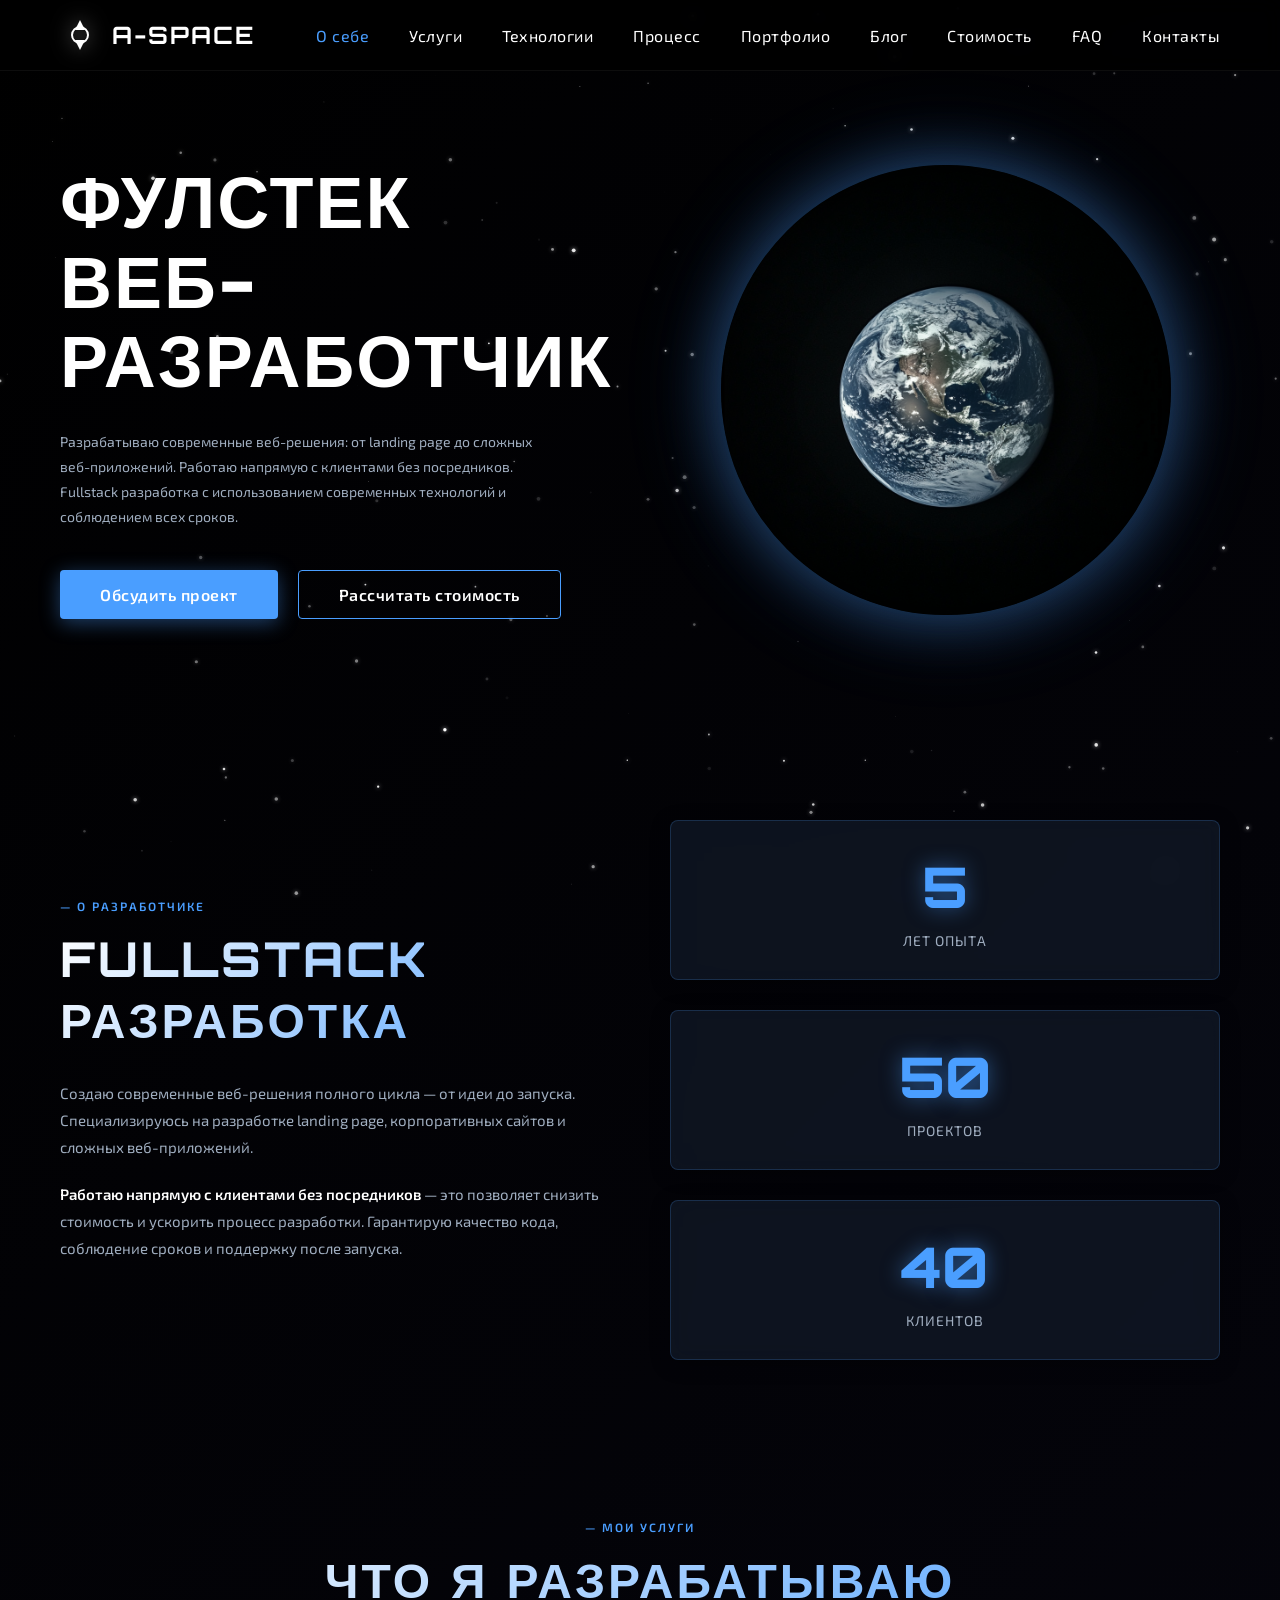
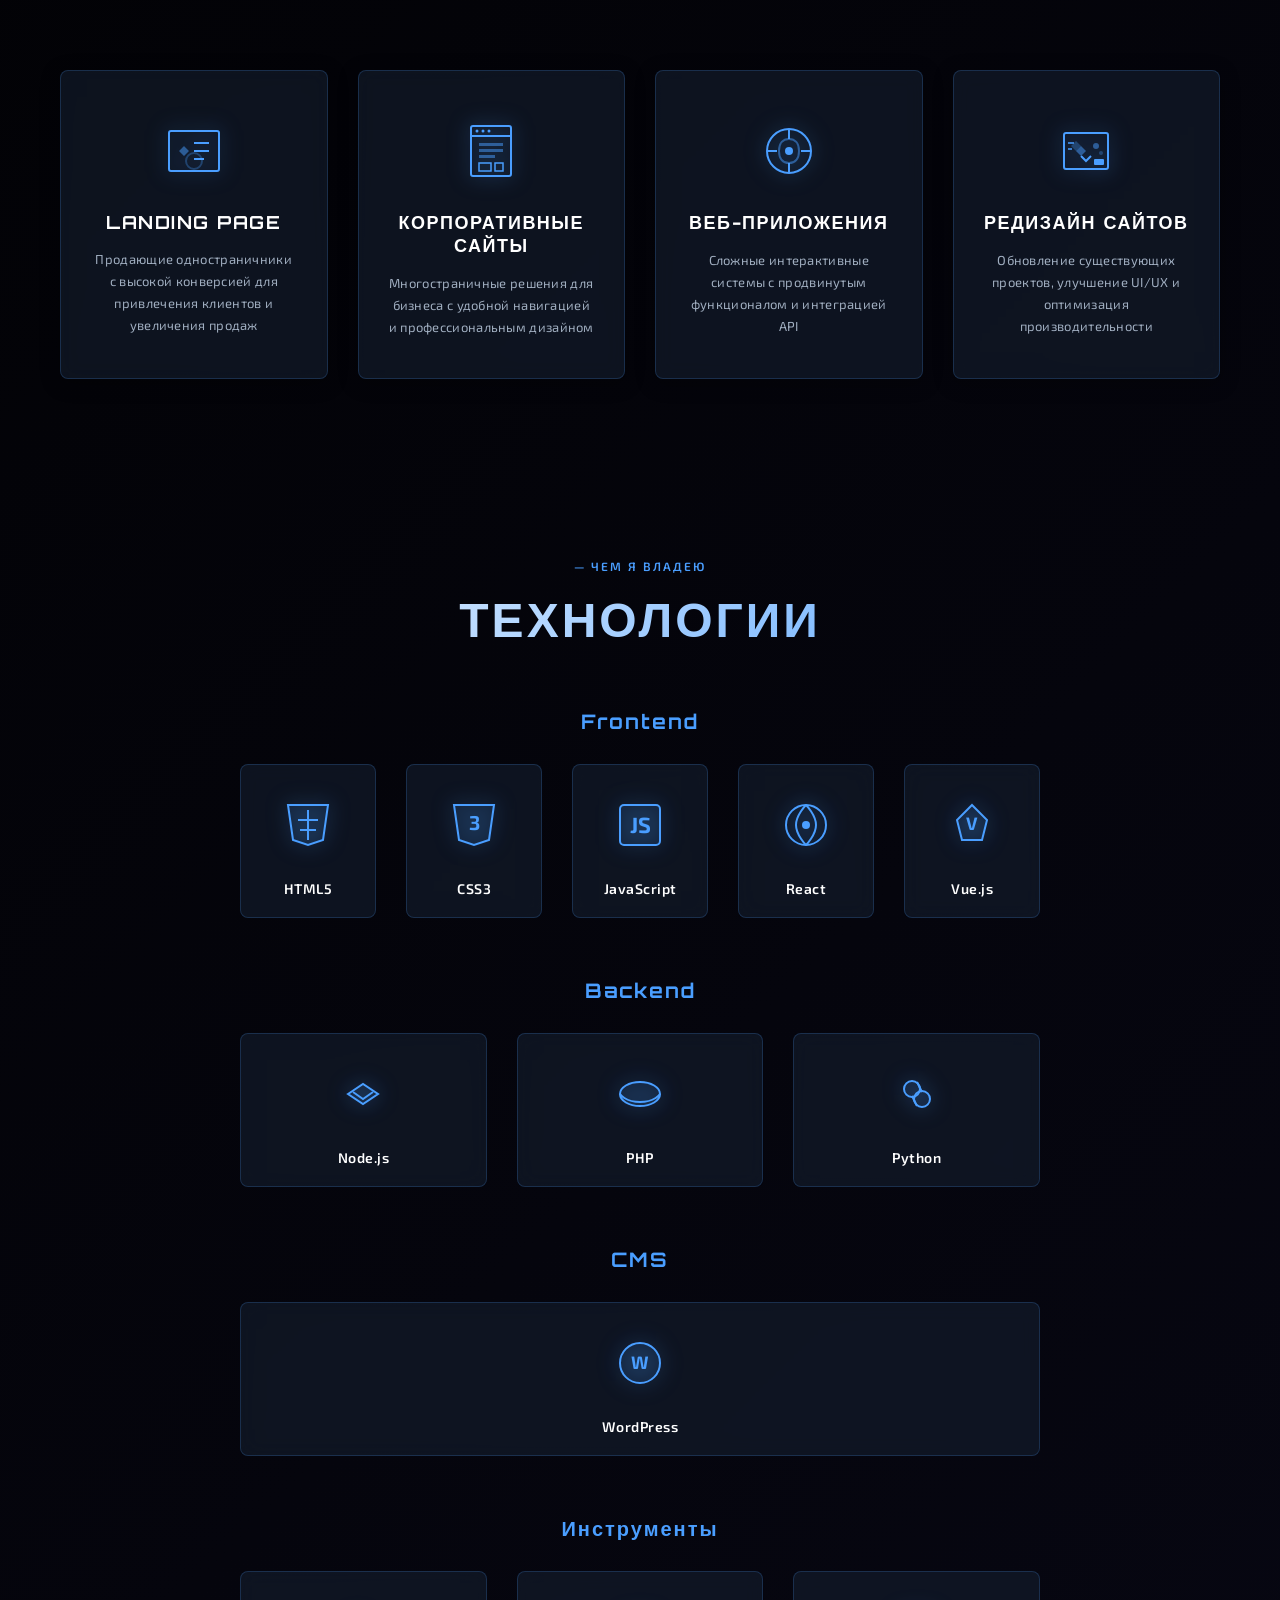
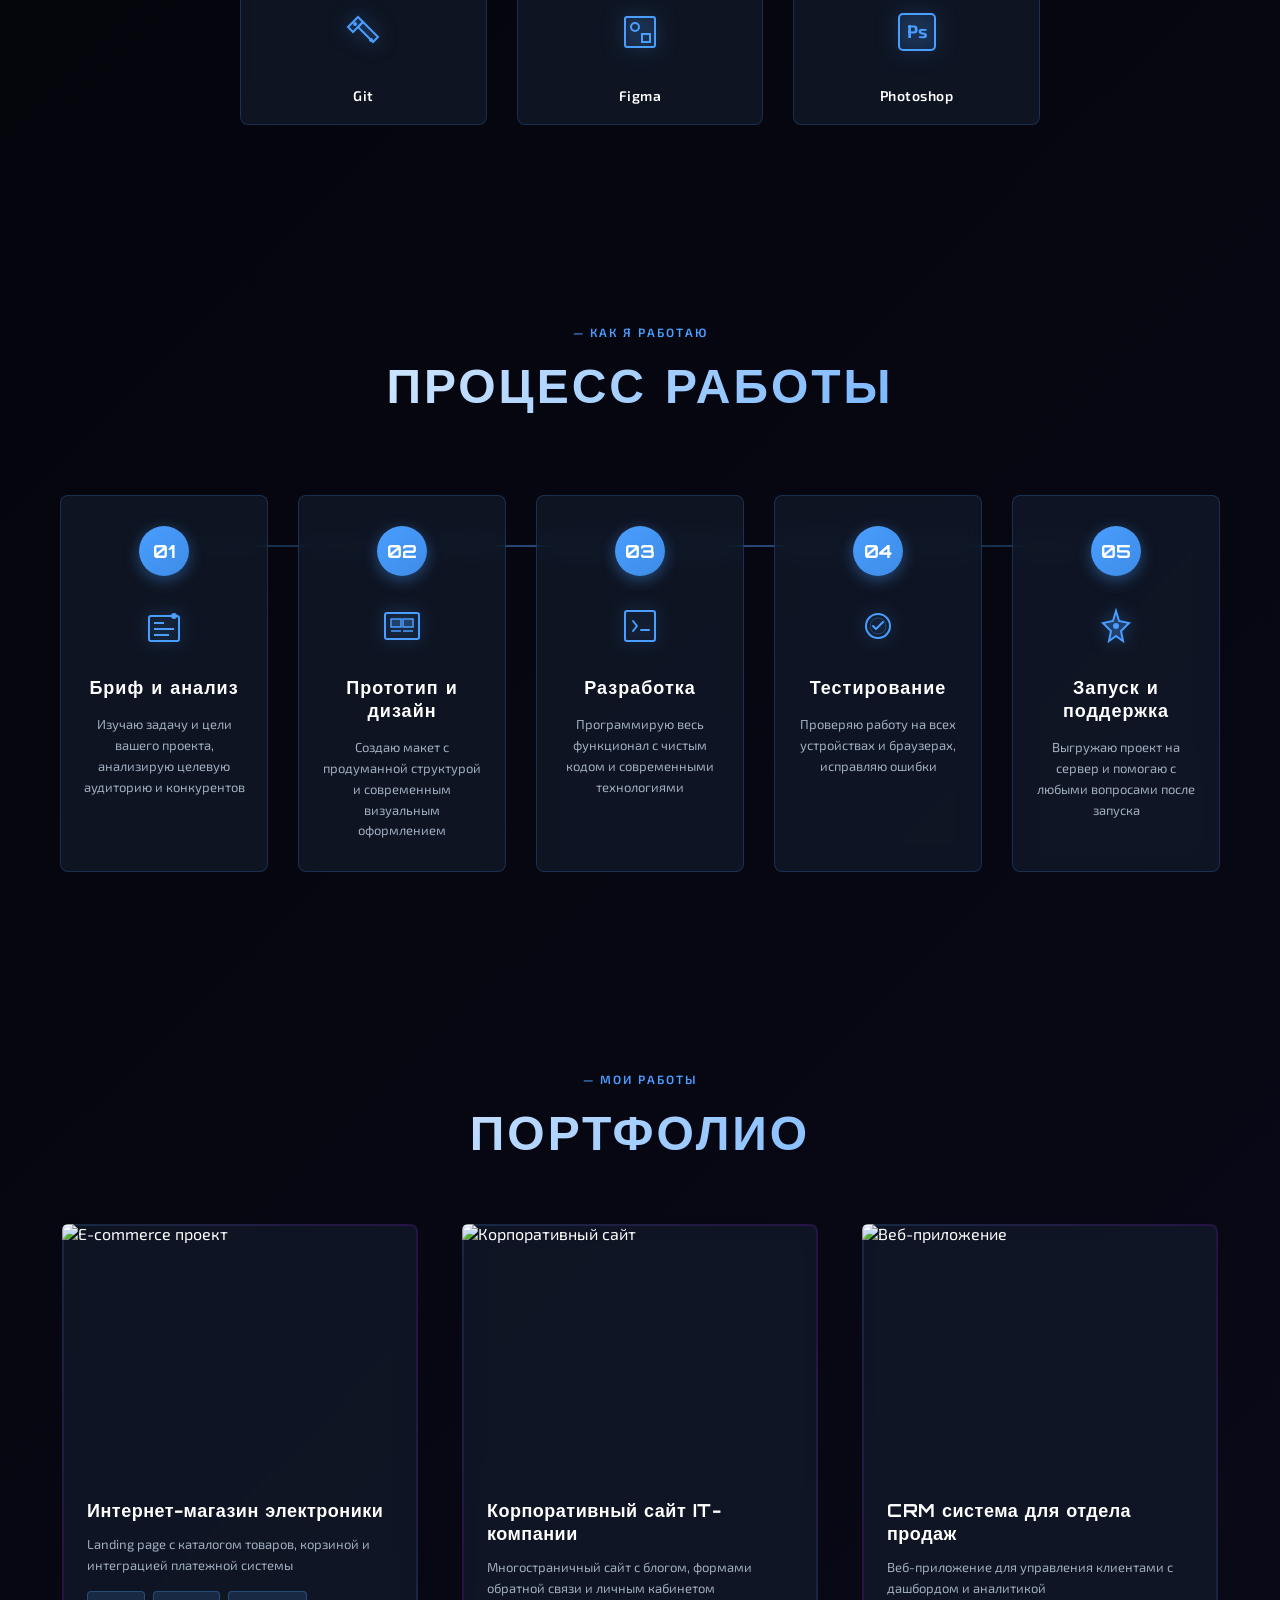
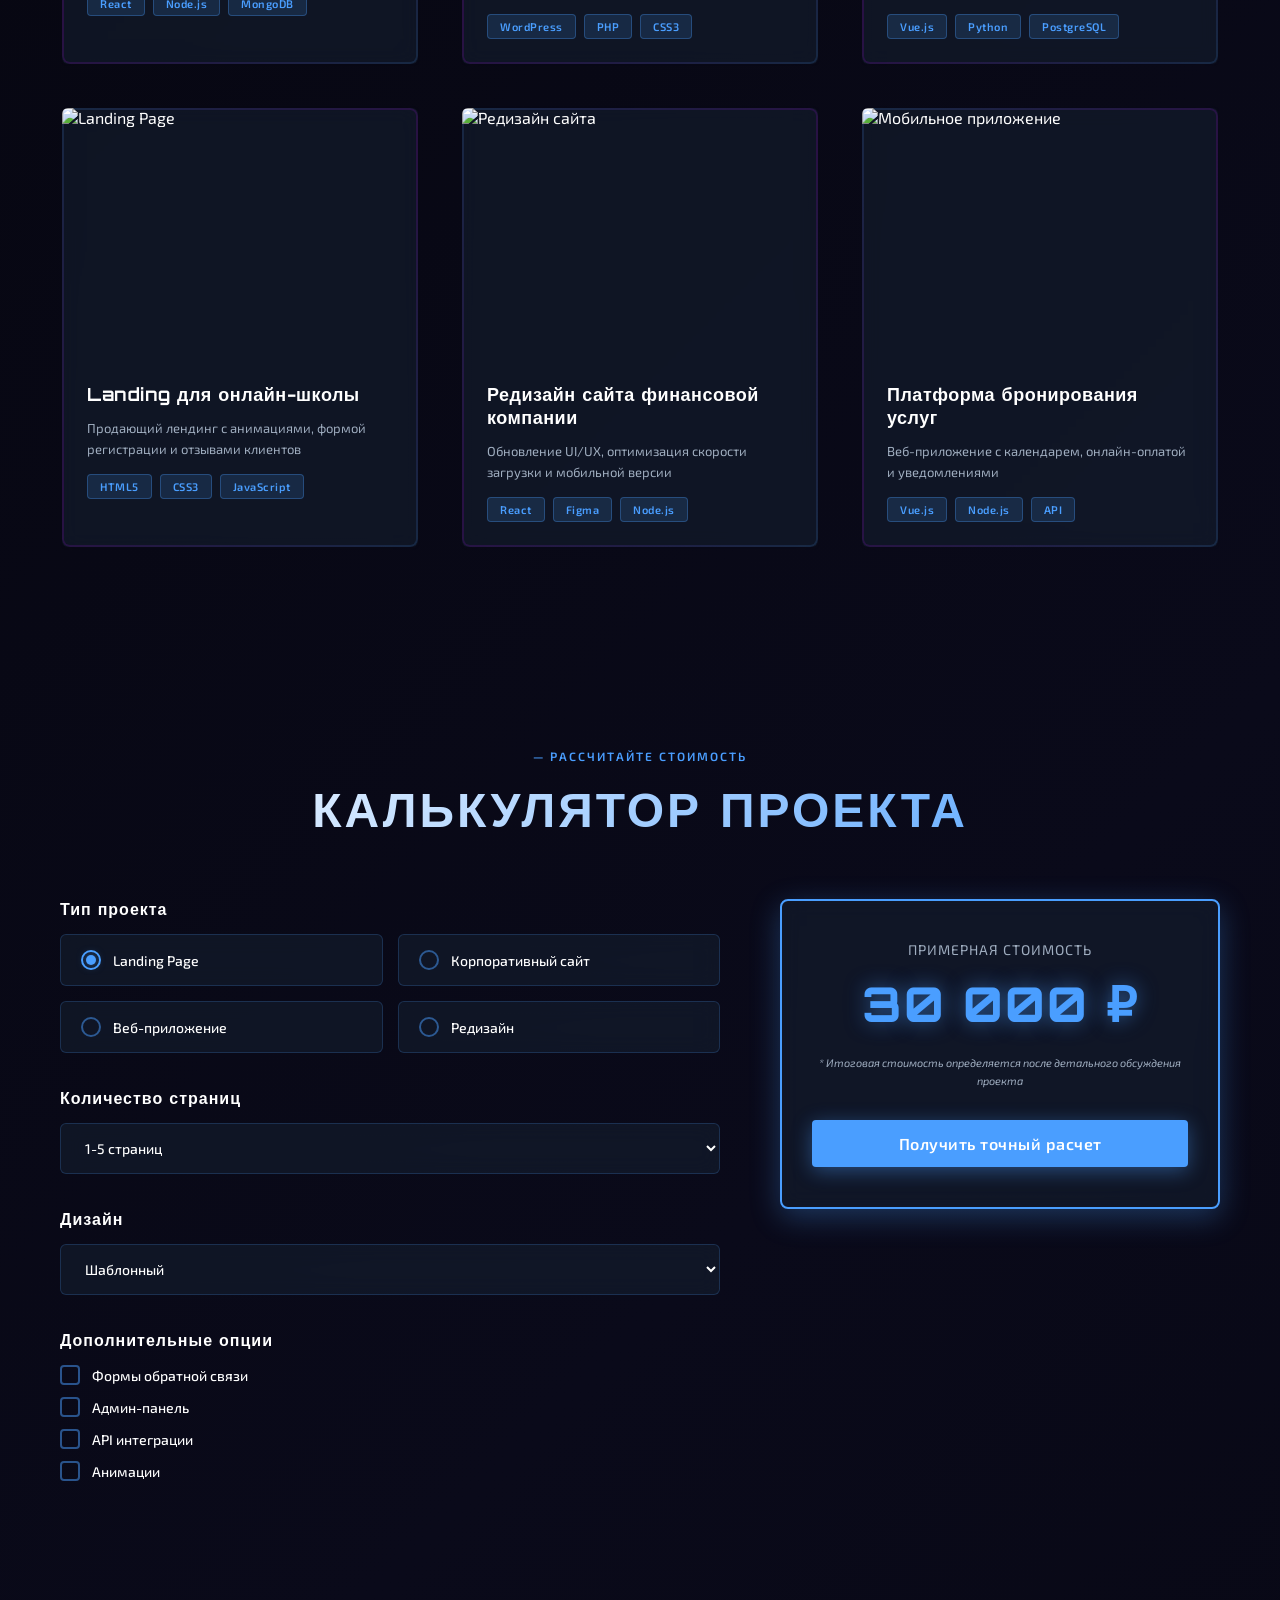
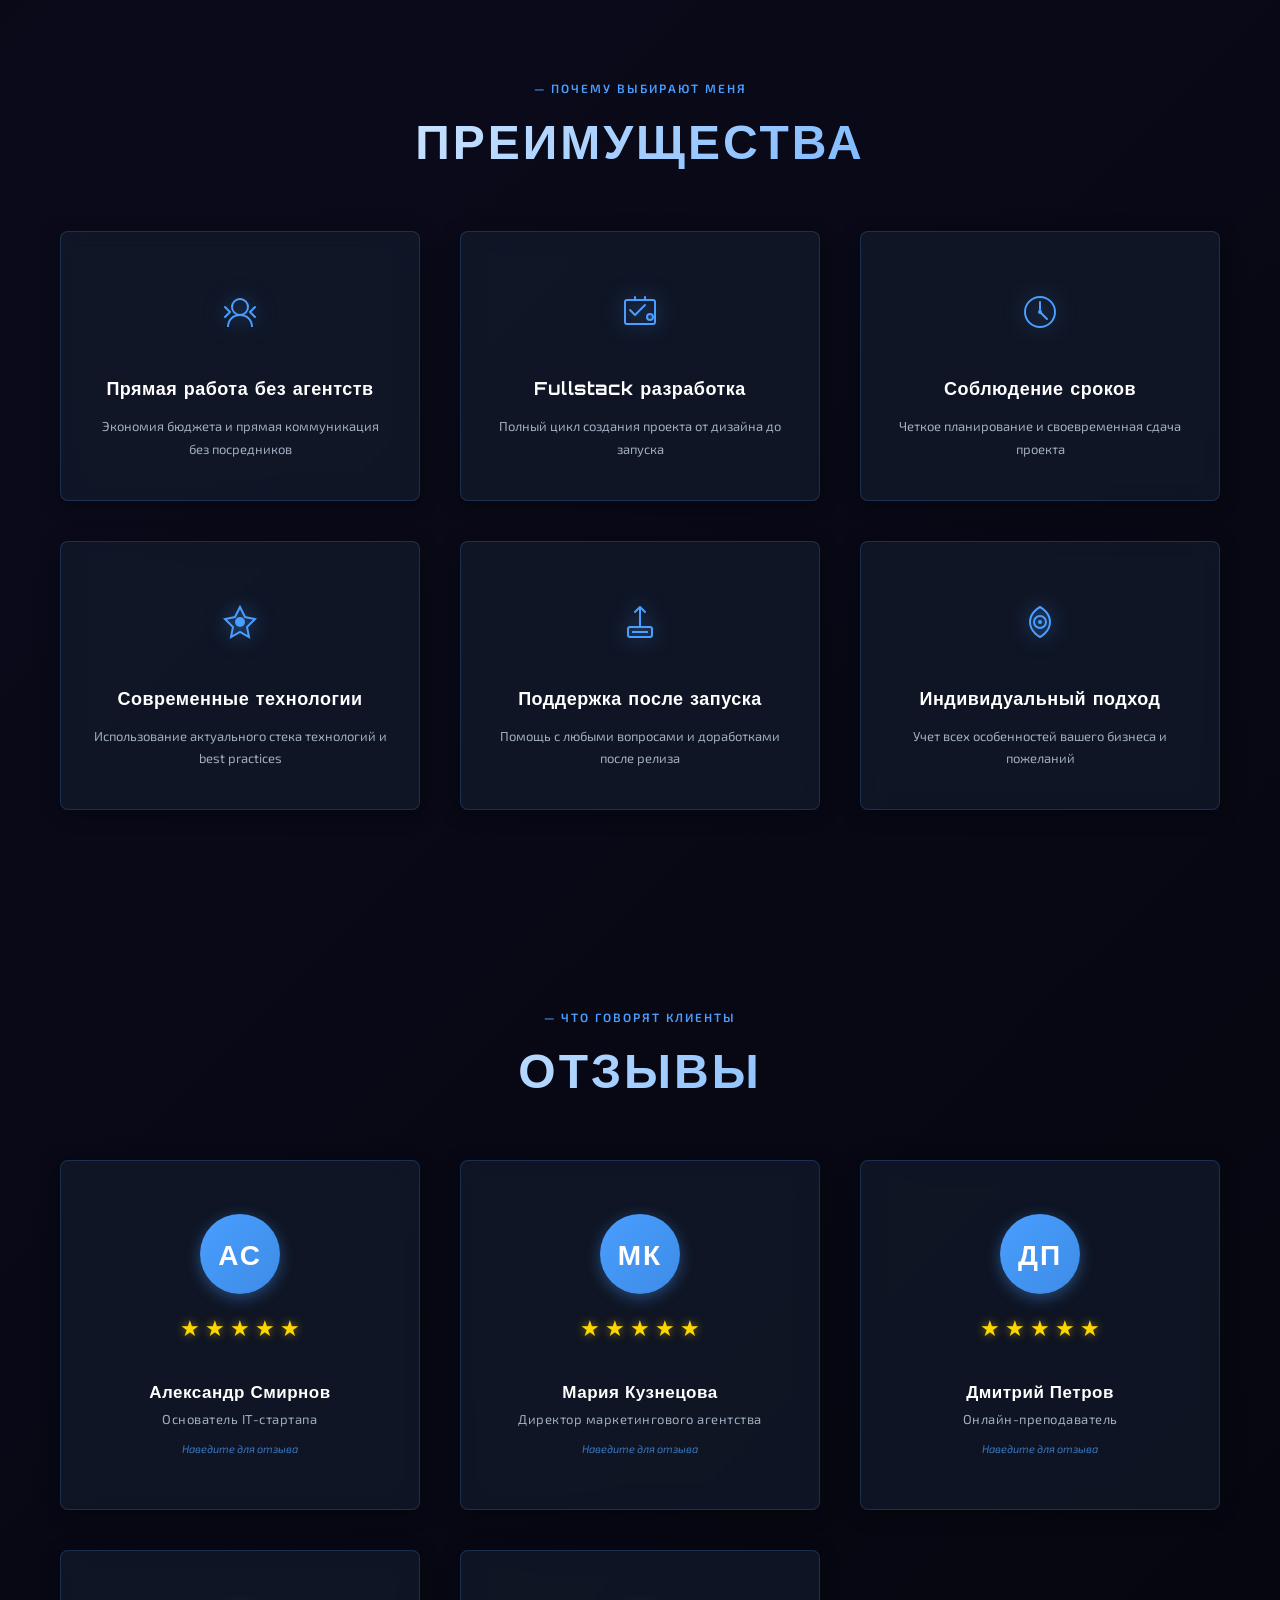
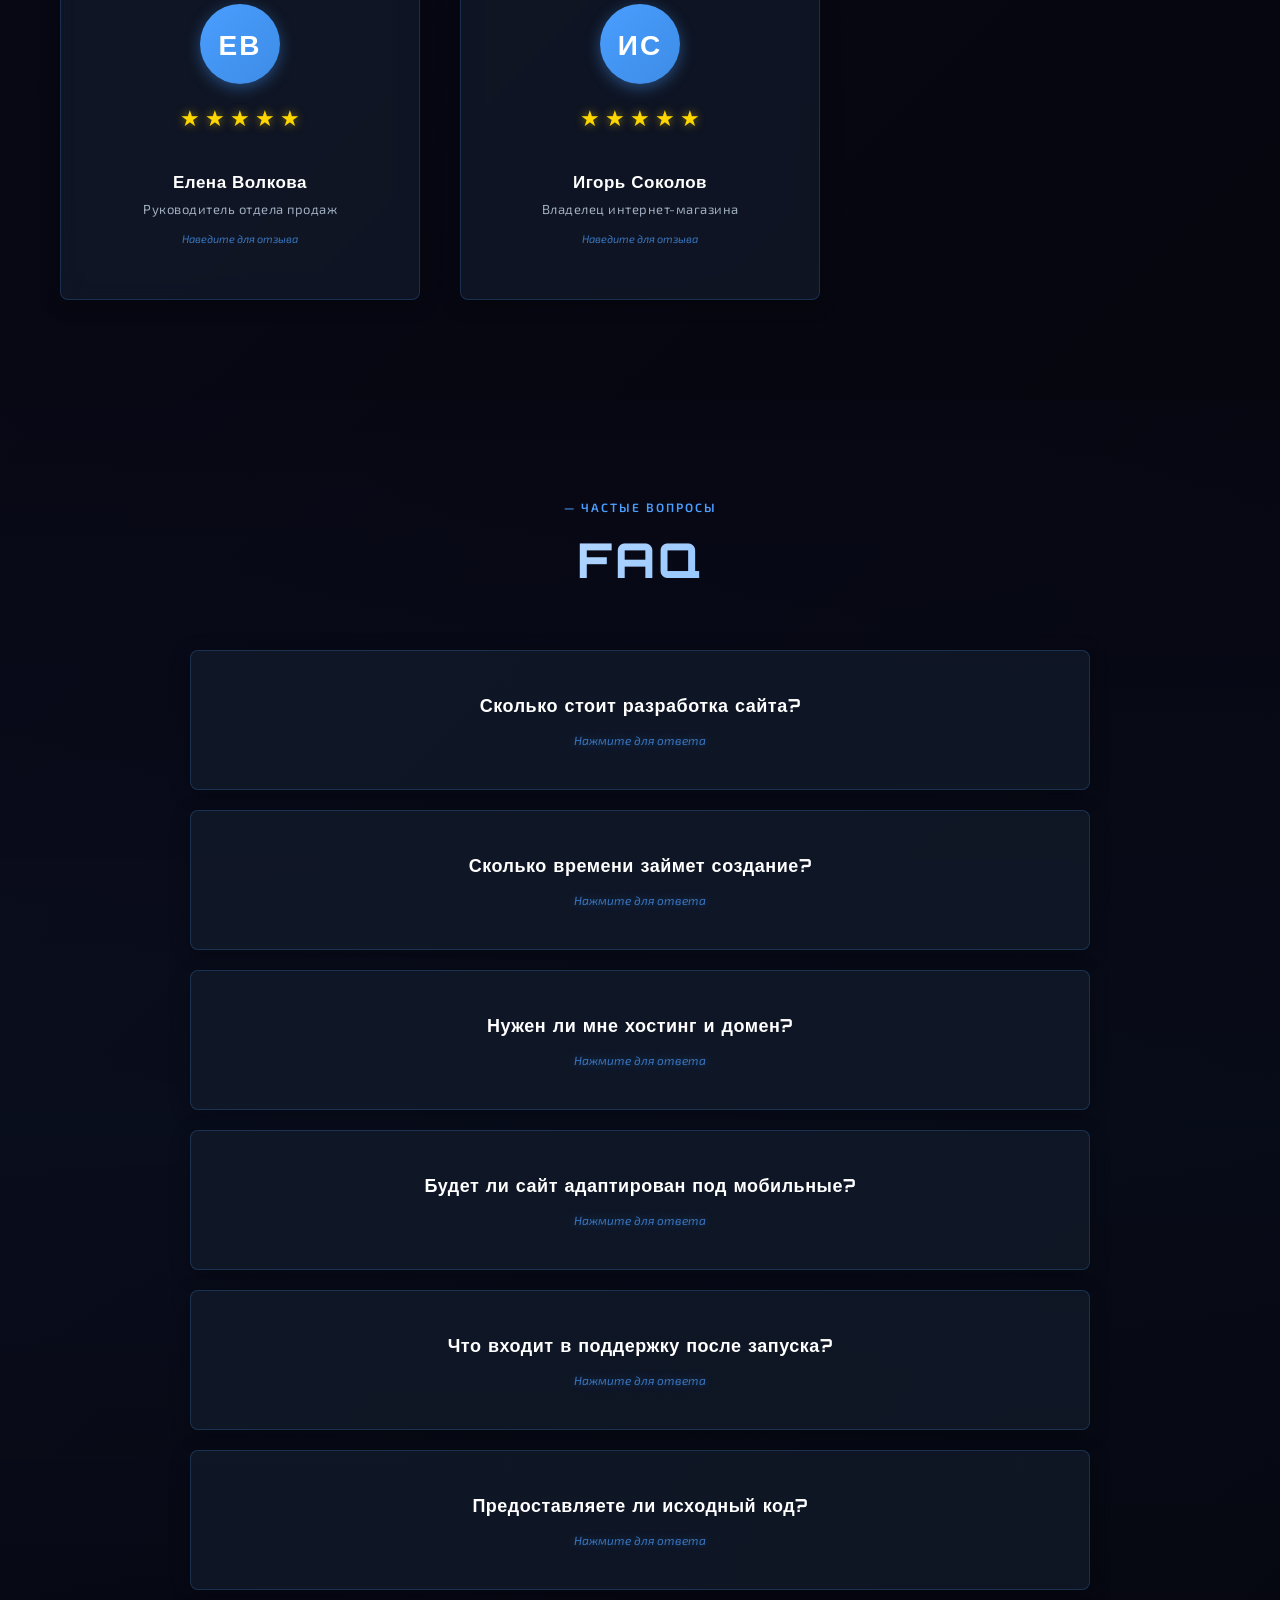
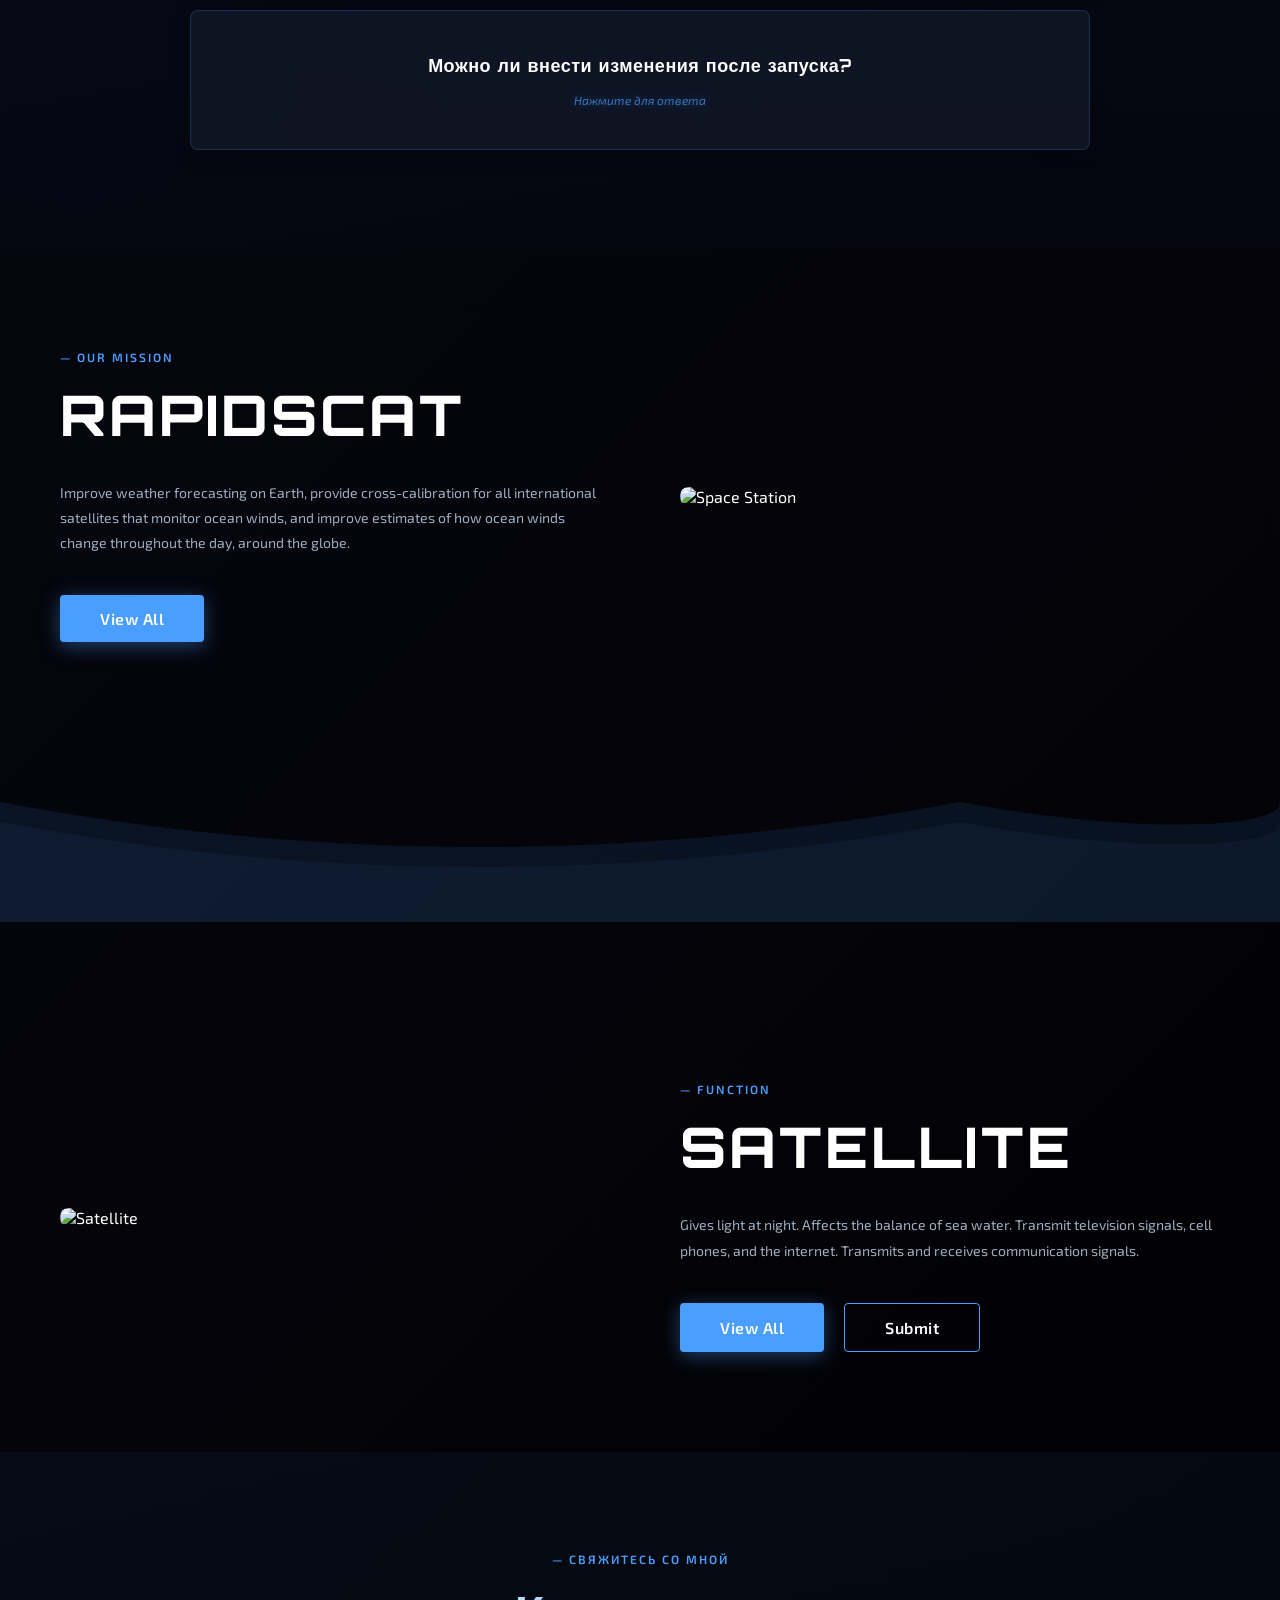
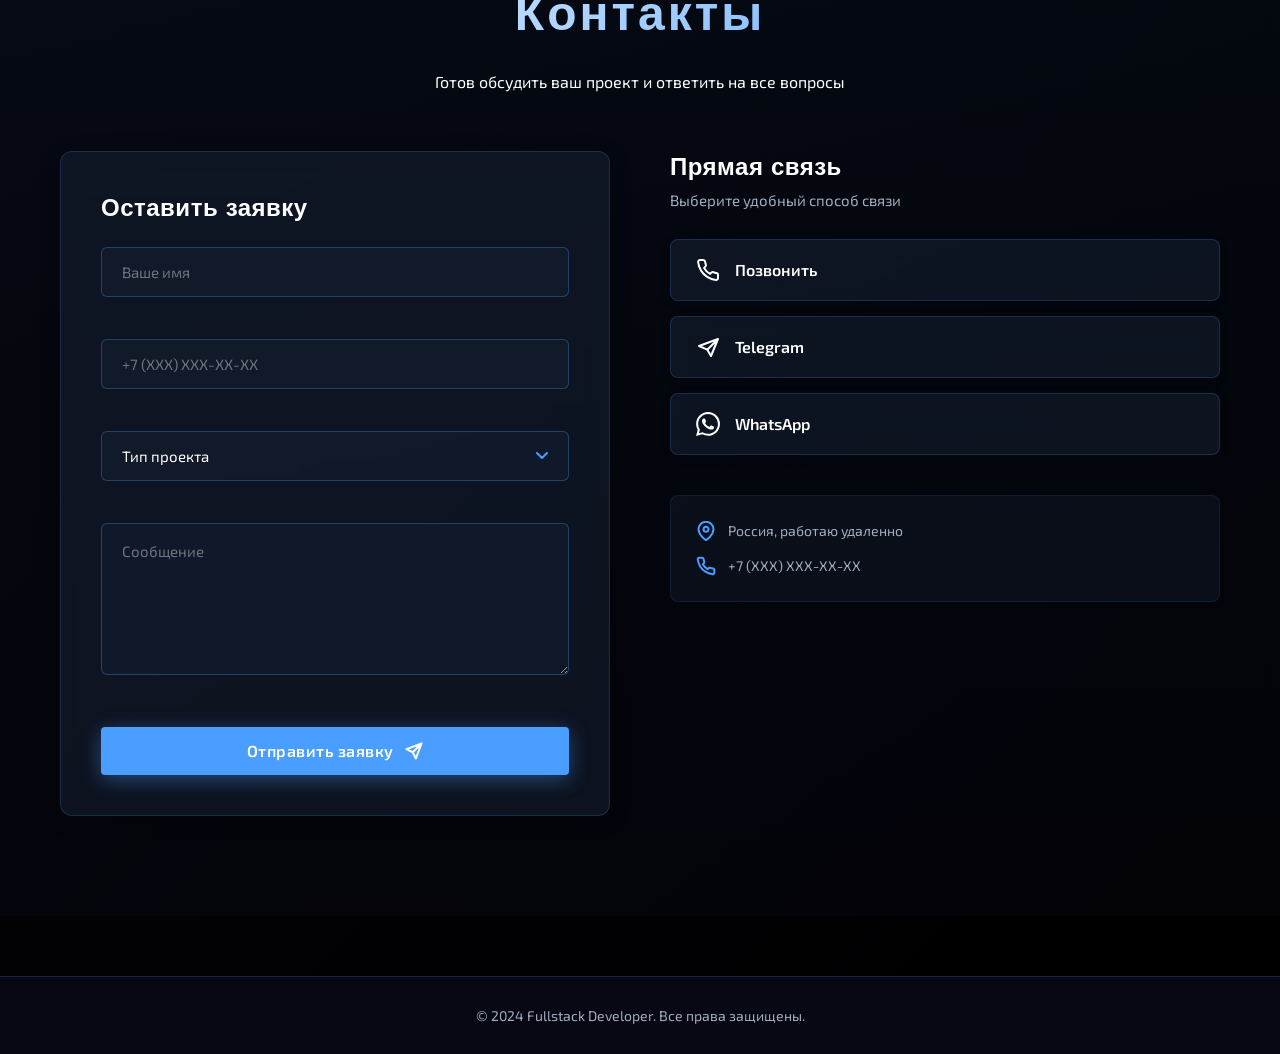
==== commit 6be2e607: "Add Telegram form integration and SEO meta tags" ====
--- a/index.html
+++ b/index.html
@@ -4,7 +4,29 @@
 <head>
     <meta charset="UTF-8">
     <meta name="viewport" content="width=device-width, initial-scale=1.0">
-    <title>A-SPACE - Orbit The Earth</title>
+    <title>A-SPACE - Фулстек Веб-Разработка</title>
+    <meta name="description"
+        content="Профессиональная разработка веб-сайтов и приложений. Fullstack разработчик: от лендингов до сложных систем. Современные технологии, уникальный дизайн.">
+    <meta name="keywords"
+        content="веб-разработка, создание сайтов, fullstack, верстка, frontend, backend, react, nodejs, портфолио">
+
+    <!-- Open Graph / Facebook -->
+    <meta property="og:type" content="website">
+    <meta property="og:url" content="https://your-domain.com/">
+    <meta property="og:title" content="A-SPACE - Фулстек Веб-Разработка">
+    <meta property="og:description"
+        content="Профессиональная разработка веб-сайтов и приложений. Современные технологии, уникальный дизайн.">
+    <meta property="og:image" content="https://your-domain.com/img/og-image.jpg">
+
+    <!-- Twitter -->
+    <meta property="twitter:card" content="summary_large_image">
+    <meta property="twitter:url" content="https://your-domain.com/">
+    <meta property="twitter:title" content="A-SPACE - Фулстек Веб-Разработка">
+    <meta property="twitter:description"
+        content="Профессиональная разработка веб-сайтов и приложений. Современные технологии, уникальный дизайн.">
+    <meta property="twitter:image" content="https://your-domain.com/img/og-image.jpg">
+
+    <link rel="canonical" href="https://your-domain.com/">
     <link rel="stylesheet" href="css/style.css">
 </head>
 
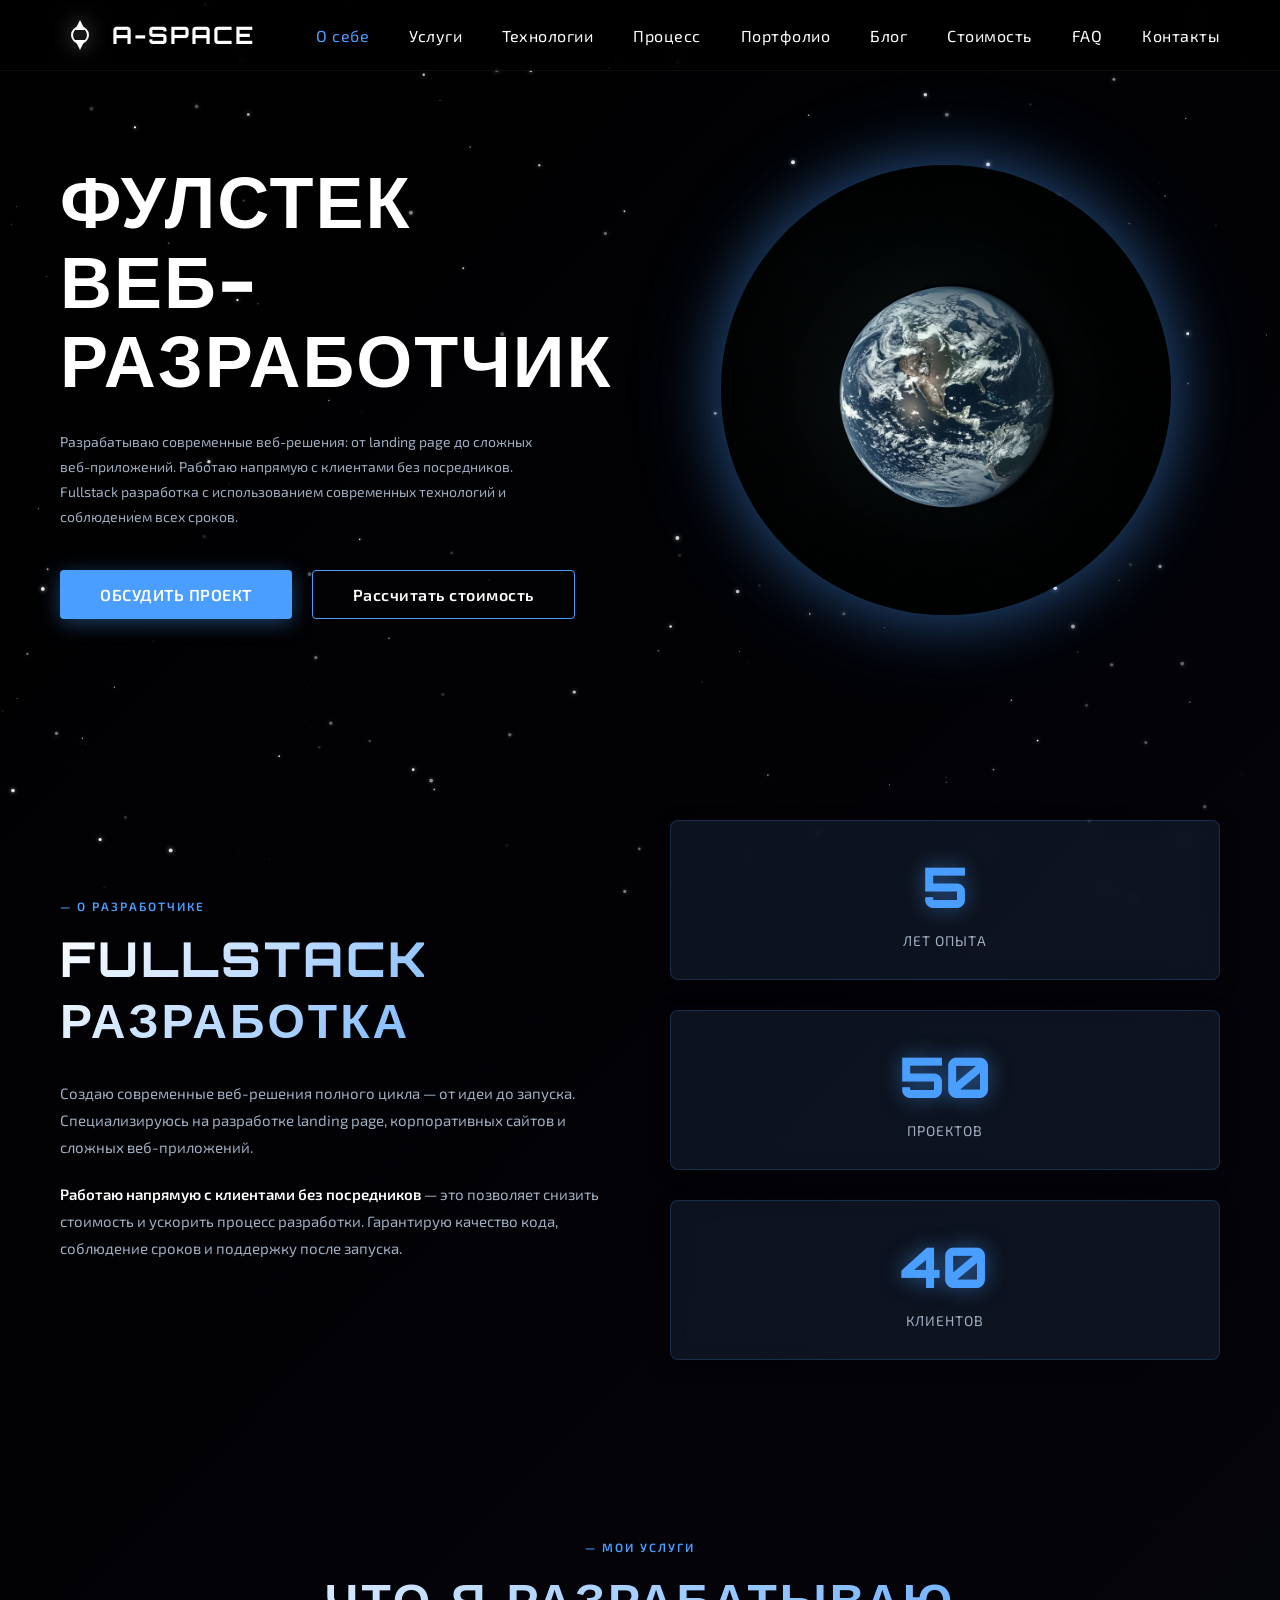
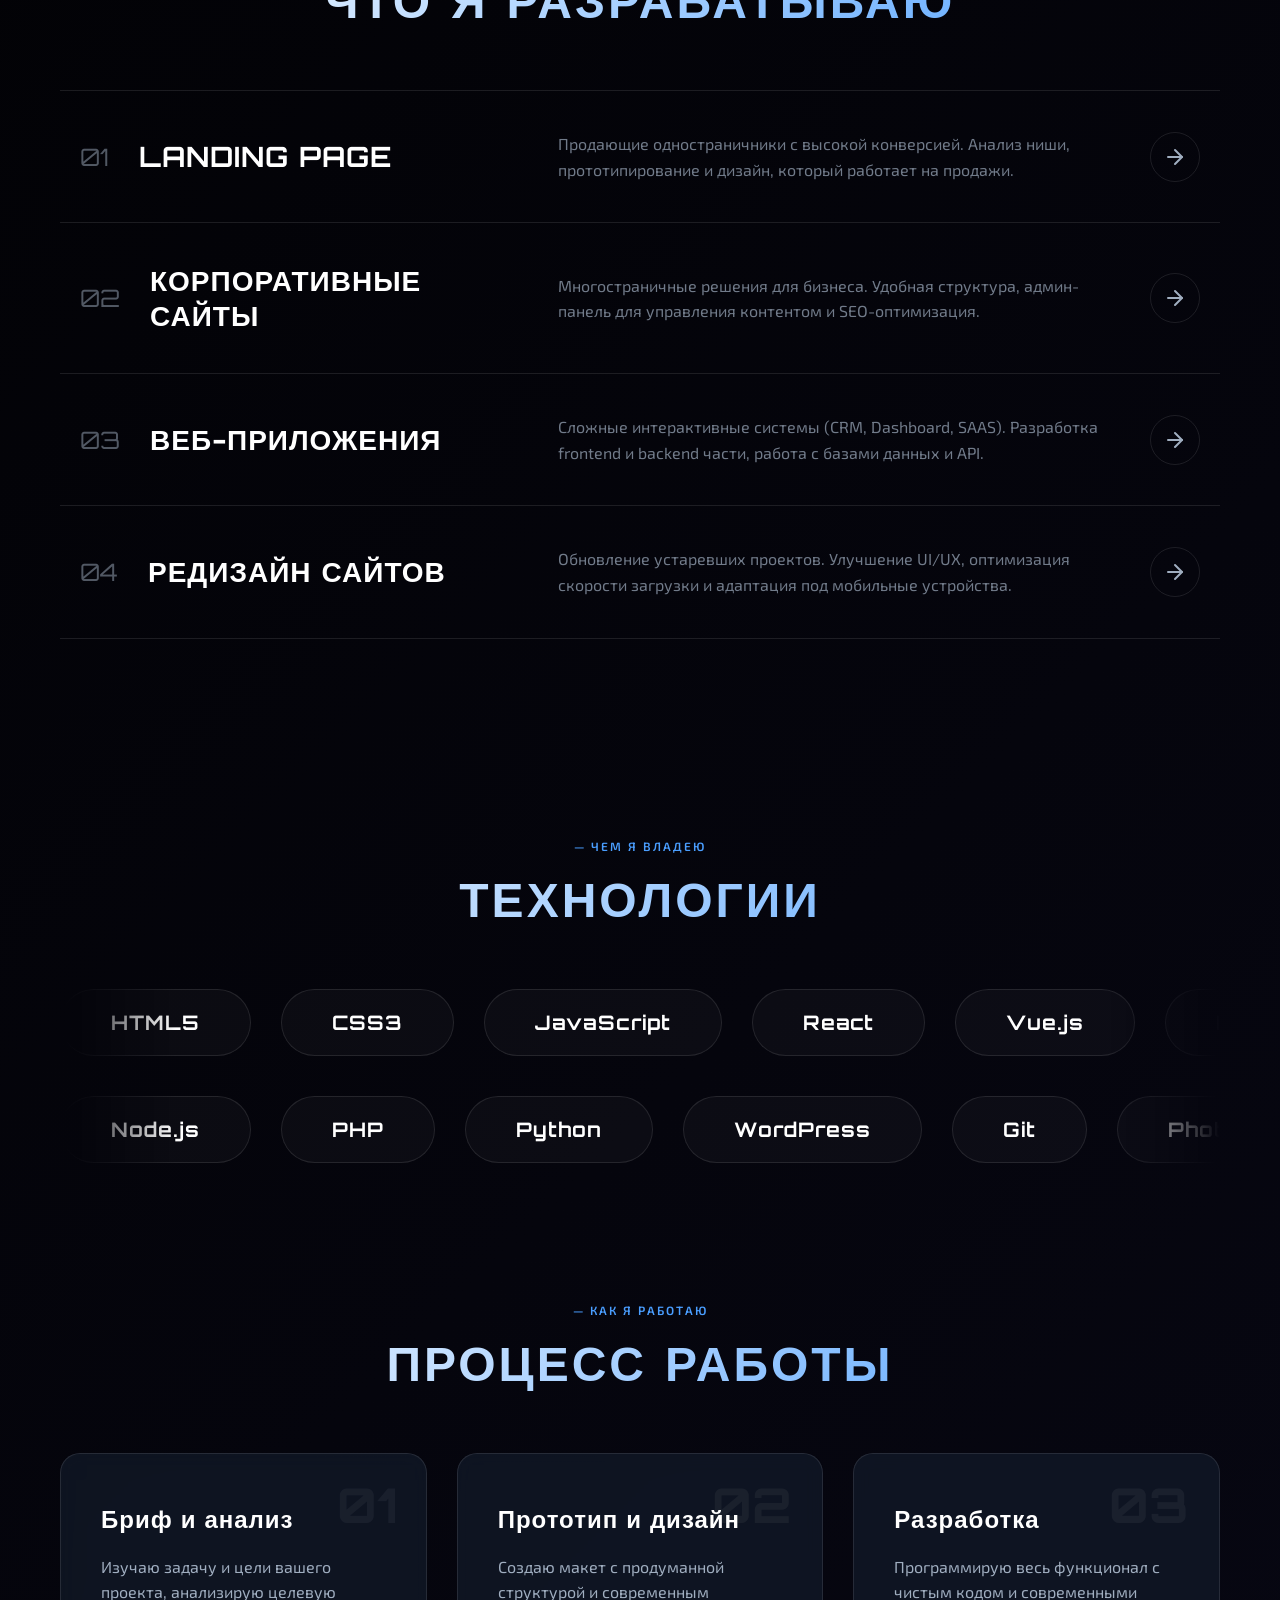
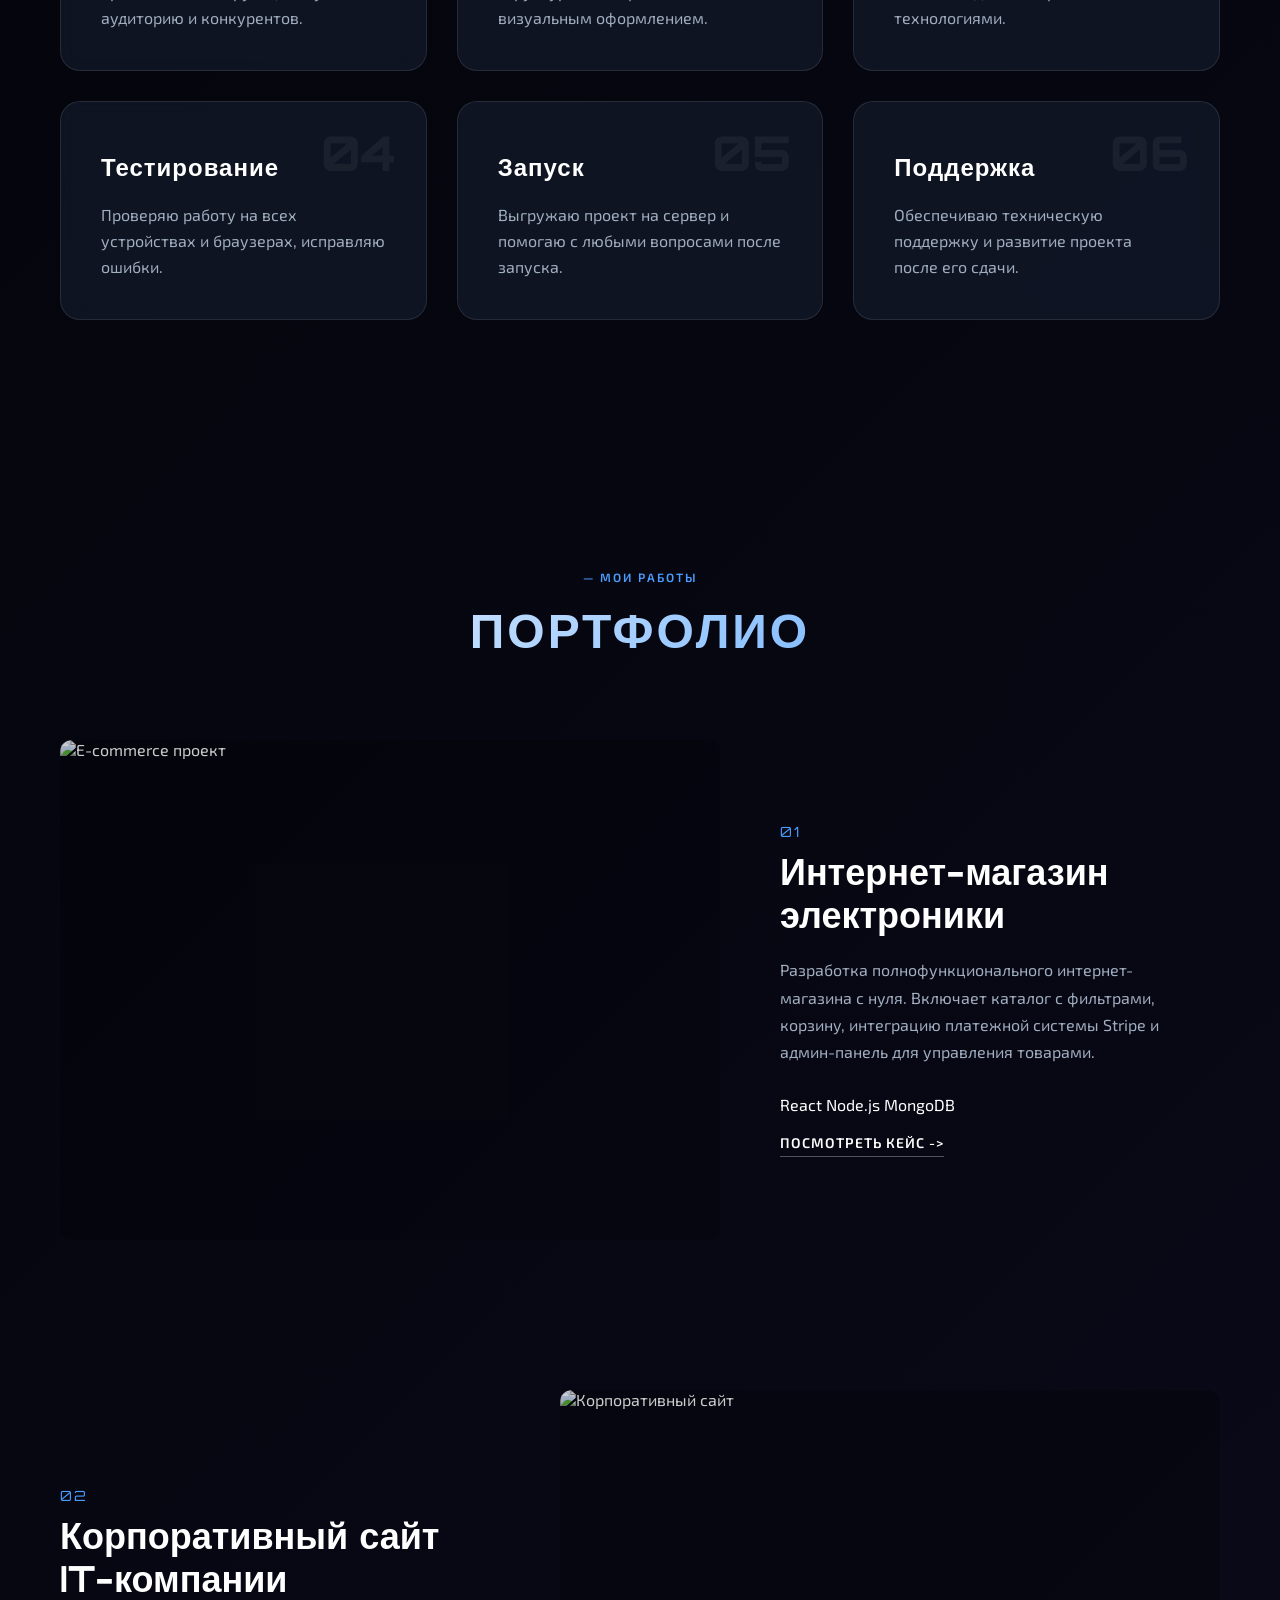
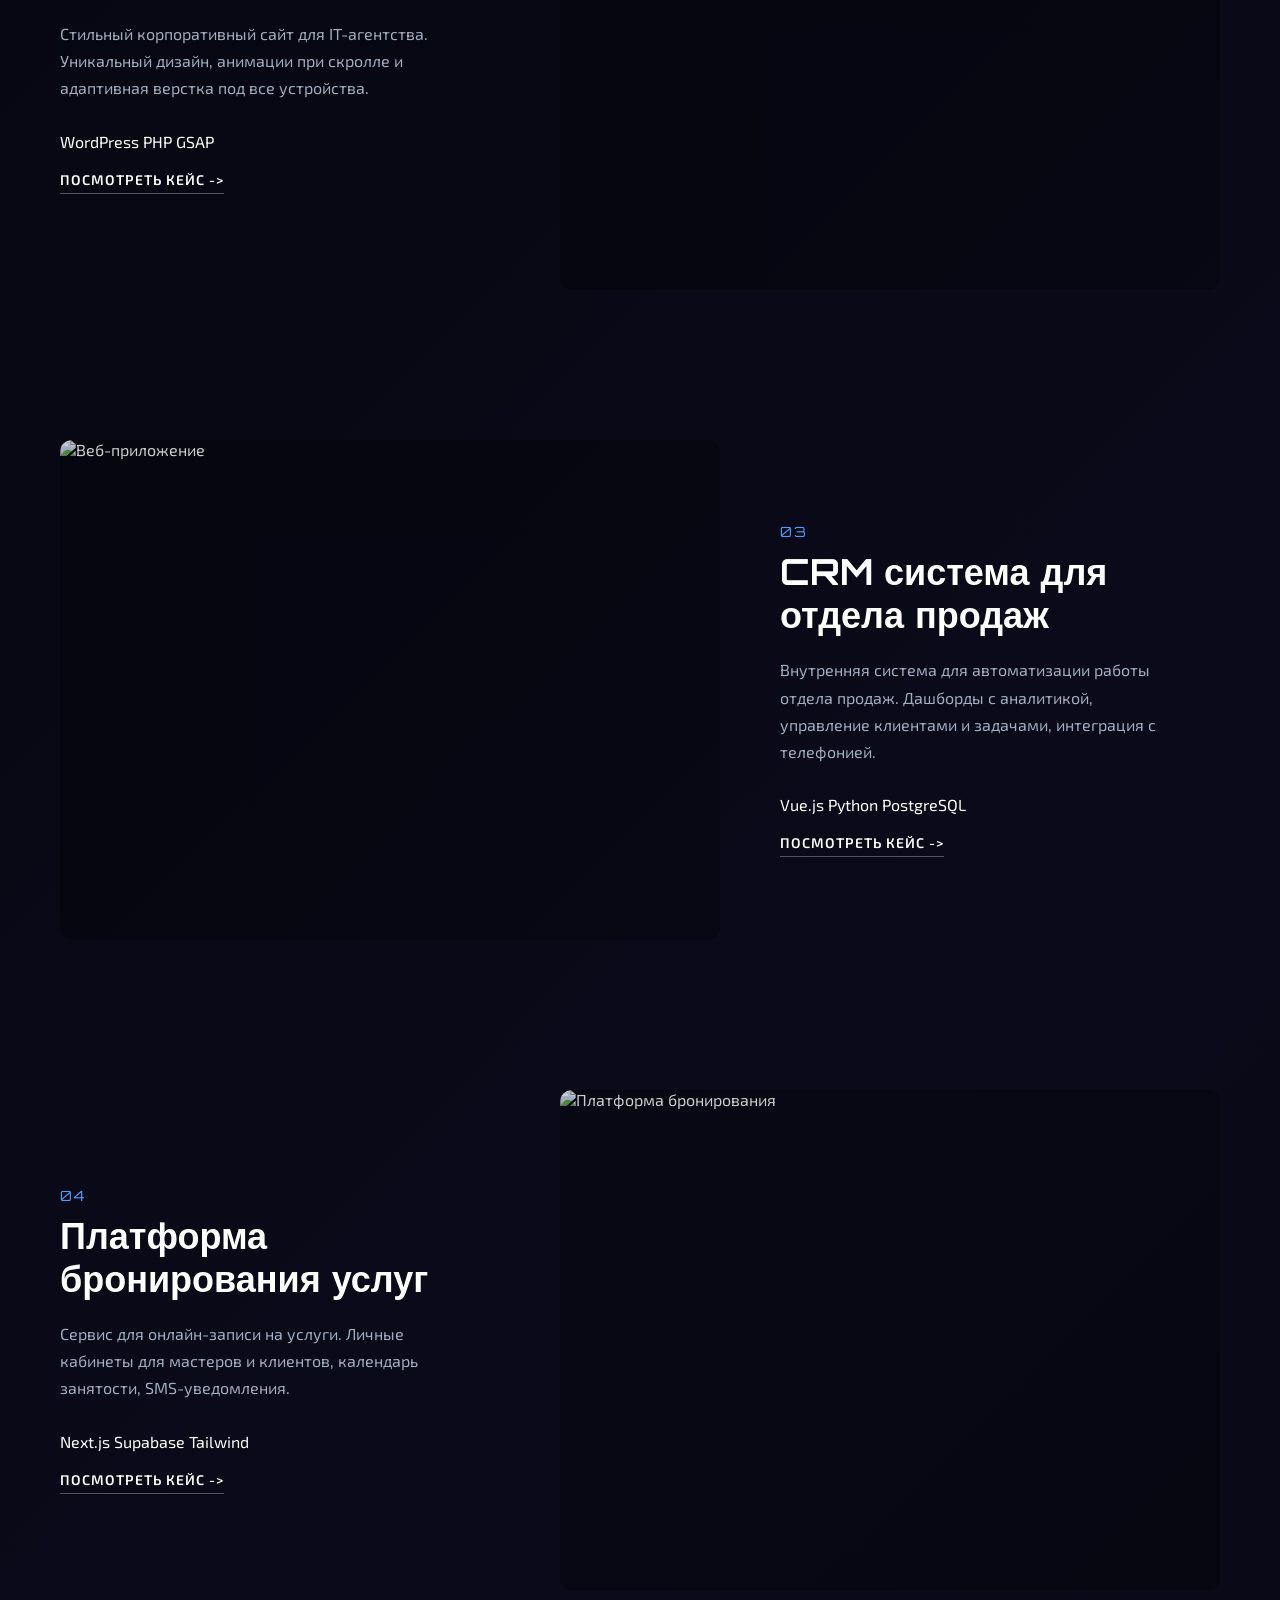
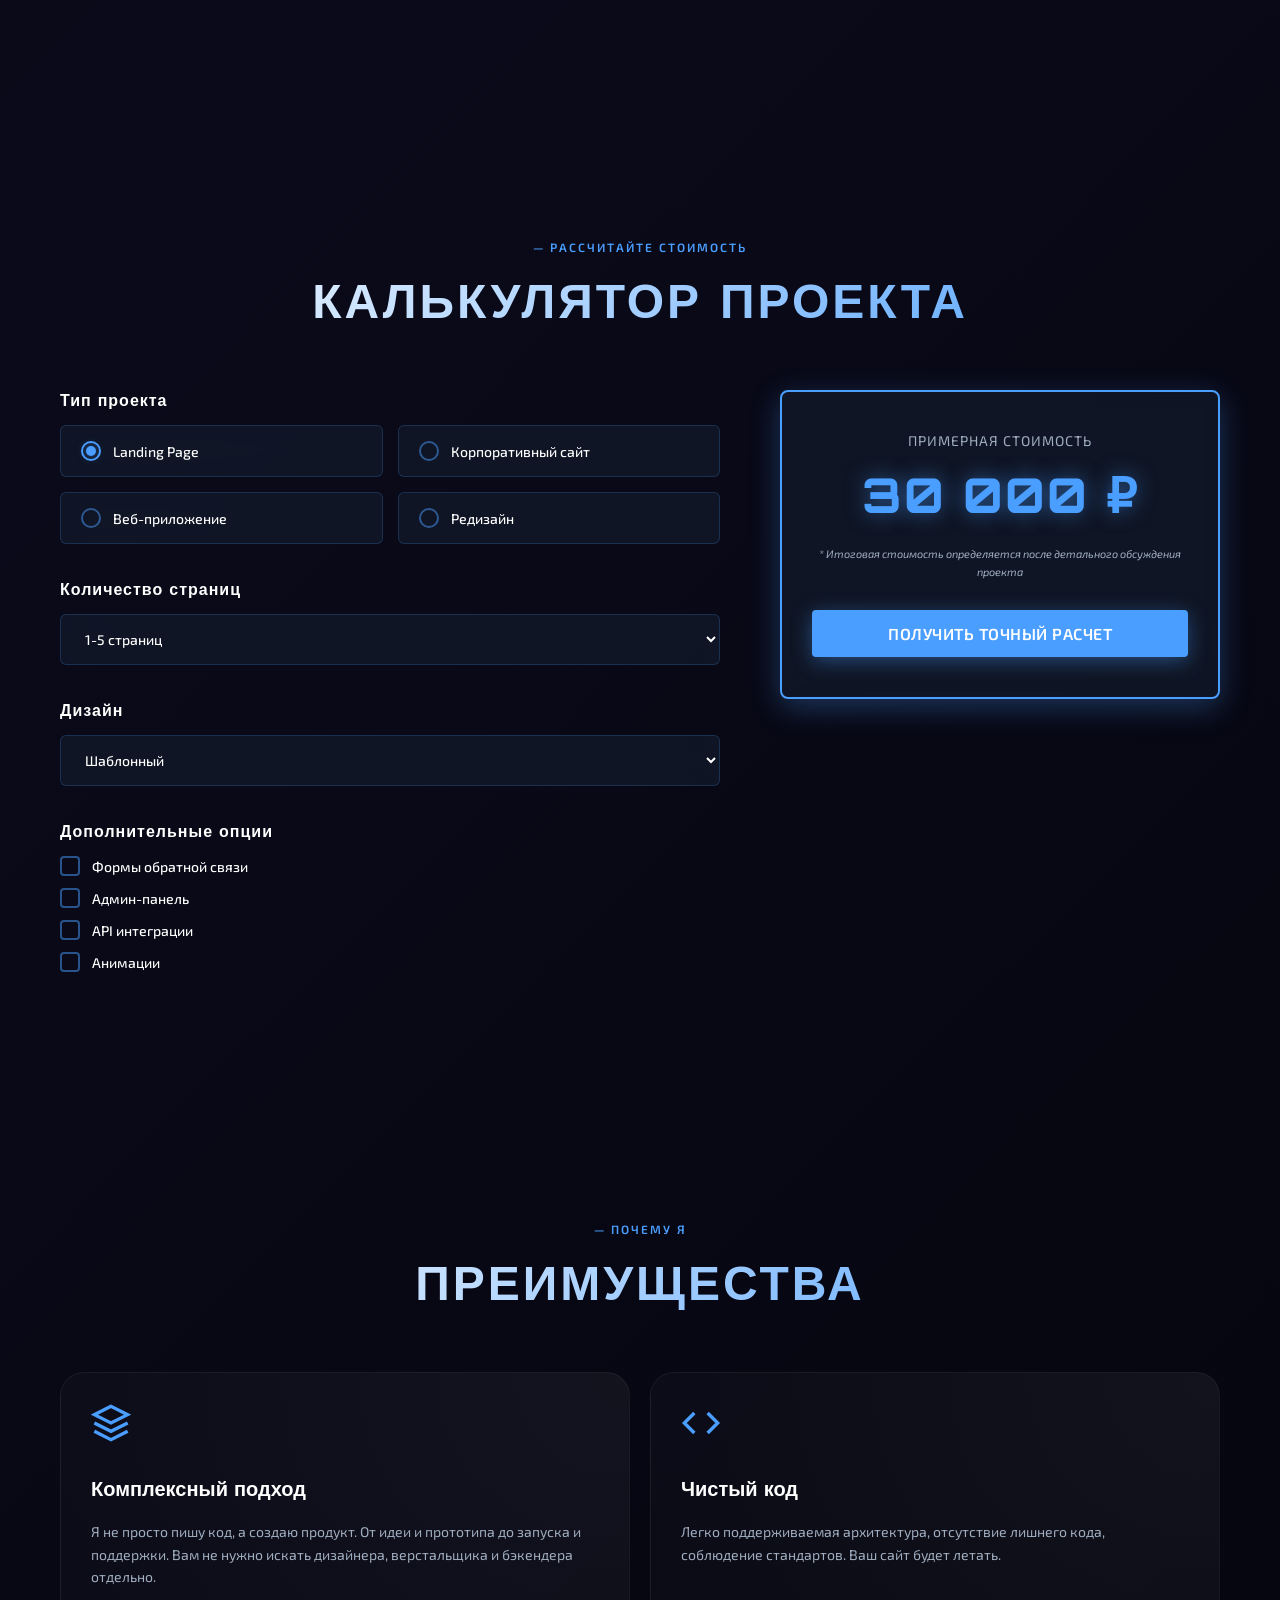
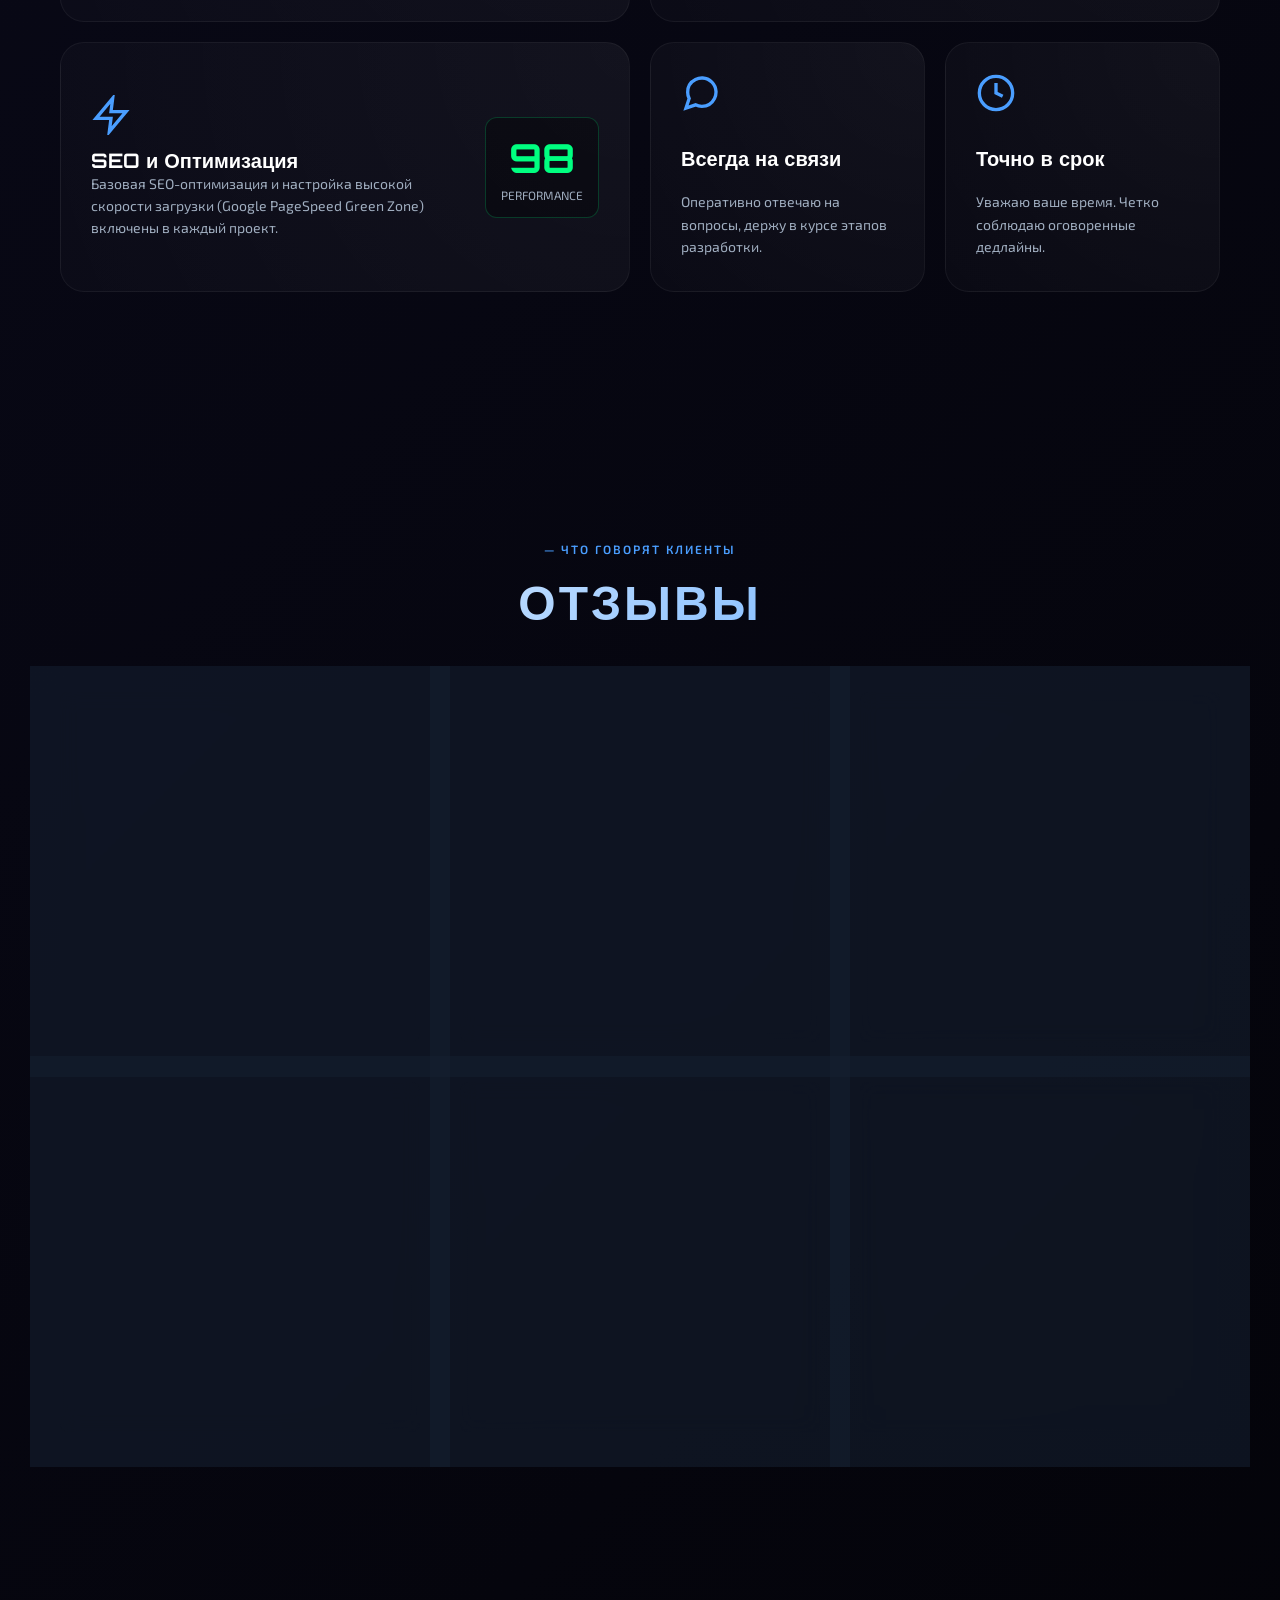
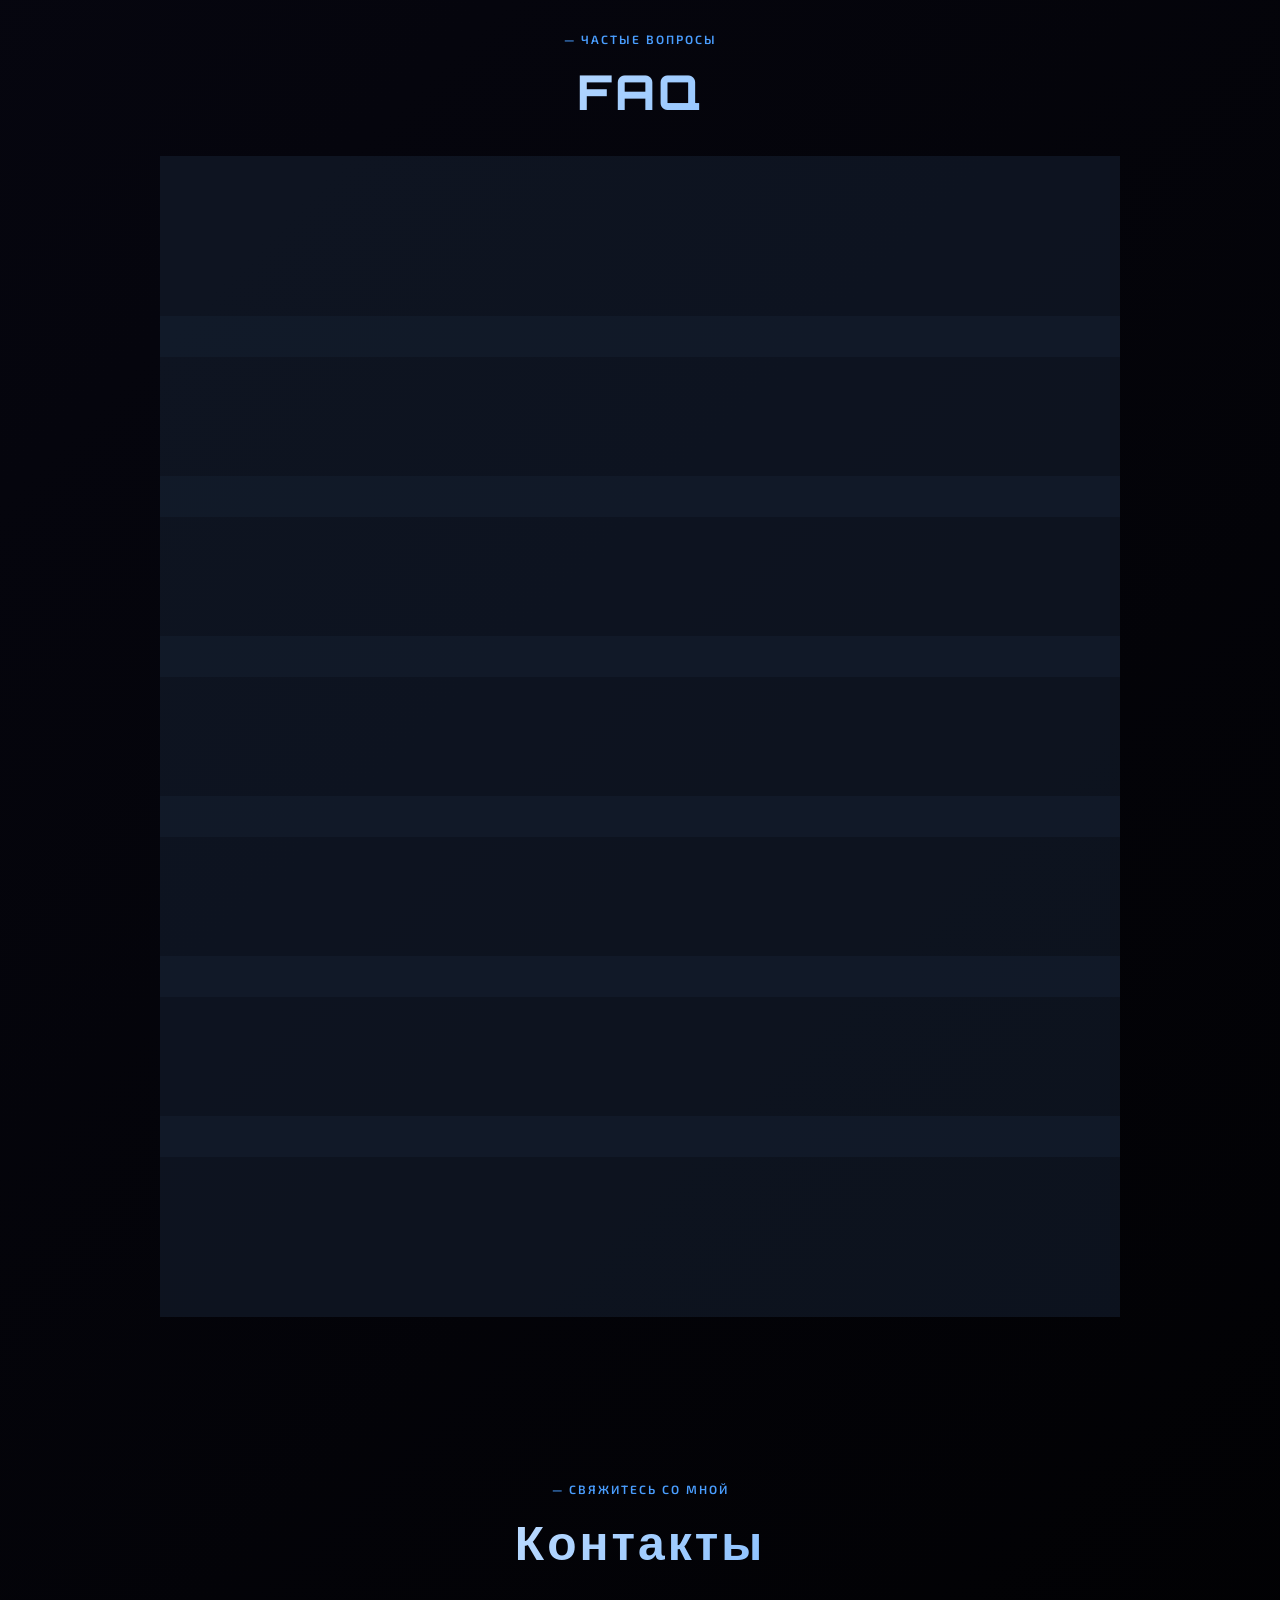
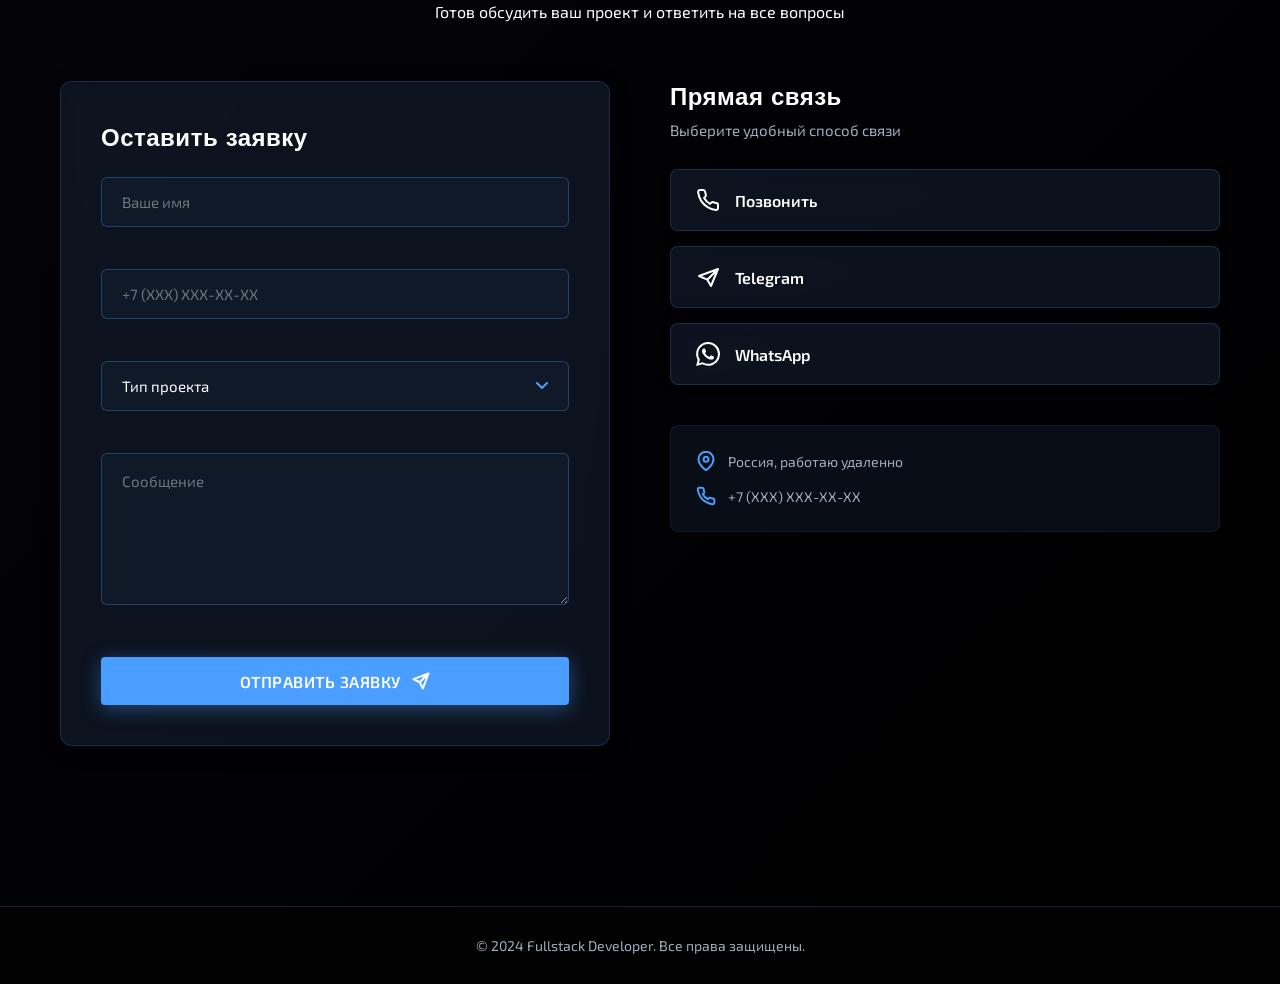
==== commit c7e99808: "Refactor: Update Process, Portfolio, and Bento grids" ====
--- a/index.html
+++ b/index.html
@@ -44,6 +44,11 @@
                     </svg>
                     <span>A-SPACE</span>
                 </div>
+                <button class="burger-btn" aria-label="Открыть меню">
+                    <span></span>
+                    <span></span>
+                    <span></span>
+                </button>
                 <nav class="nav">
                     <a href="#about">О себе</a>
                     <a href="#services">Услуги</a>
@@ -122,262 +127,182 @@
                 <p class="section-label">— МОИ УСЛУГИ</p>
                 <h2 class="section-title">ЧТО Я РАЗРАБАТЫВАЮ</h2>
             </div>
-            <div class="service-cards">
-                <div class="service-card">
-                    <div class="service-icon">
-                        <svg width="80" height="80" viewBox="0 0 80 80" fill="none" xmlns="http://www.w3.org/2000/svg">
-                            <rect x="15" y="20" width="50" height="40" rx="2" stroke="#4A9EFF" stroke-width="2"
-                                fill="none" />
-                            <path d="M25 30 L35 40 L30 45 L25 40 L30 35 Z" fill="#4A9EFF" opacity="0.5" />
-                            <line x1="40" y1="32" x2="55" y2="32" stroke="#4A9EFF" stroke-width="2" />
-                            <line x1="40" y1="40" x2="55" y2="40" stroke="#4A9EFF" stroke-width="2" />
-                            <line x1="40" y1="48" x2="50" y2="48" stroke="#4A9EFF" stroke-width="2" />
-                            <circle cx="40" cy="50" r="8" stroke="#4A9EFF" stroke-width="2" fill="none" opacity="0.3" />
+
+            <div class="services-list">
+                <div class="service-item">
+                    <div class="service-info">
+                        <span class="service-num">01</span>
+                        <h3 class="service-name">LANDING PAGE</h3>
+                    </div>
+                    <p class="service-description">
+                        Продающие одностраничники с высокой конверсией.
+                        Анализ ниши, прототипирование и дизайн, который работает на продажи.
+                    </p>
+                    <div class="service-arrow">
+                        <svg width="24" height="24" viewBox="0 0 24 24" fill="none" xmlns="http://www.w3.org/2000/svg">
+                            <path d="M5 12H19" stroke="currentColor" stroke-width="2" stroke-linecap="round"
+                                stroke-linejoin="round" />
+                            <path d="M12 5L19 12L12 19" stroke="currentColor" stroke-width="2" stroke-linecap="round"
+                                stroke-linejoin="round" />
                         </svg>
                     </div>
-                    <h3 class="service-title">LANDING PAGE</h3>
-                    <p class="service-desc">Продающие одностраничники с высокой конверсией для привлечения клиентов и
-                        увеличения продаж</p>
-                </div>
-
-                <div class="service-card">
-                    <div class="service-icon">
-                        <svg width="80" height="80" viewBox="0 0 80 80" fill="none" xmlns="http://www.w3.org/2000/svg">
-                            <rect x="20" y="15" width="40" height="50" rx="2" stroke="#4A9EFF" stroke-width="2"
-                                fill="none" />
-                            <line x1="20" y1="25" x2="60" y2="25" stroke="#4A9EFF" stroke-width="2" />
-                            <circle cx="26" cy="20" r="1.5" fill="#4A9EFF" />
-                            <circle cx="32" cy="20" r="1.5" fill="#4A9EFF" />
-                            <circle cx="38" cy="20" r="1.5" fill="#4A9EFF" />
-                            <rect x="28" y="32" width="24" height="3" fill="#4A9EFF" opacity="0.5" />
-                            <rect x="28" y="38" width="24" height="3" fill="#4A9EFF" opacity="0.5" />
-                            <rect x="28" y="44" width="16" height="3" fill="#4A9EFF" opacity="0.5" />
-                            <rect x="28" y="52" width="12" height="8" stroke="#4A9EFF" stroke-width="1.5" fill="none" />
-                            <rect x="44" y="52" width="8" height="8" stroke="#4A9EFF" stroke-width="1.5" fill="none" />
+                </div>
+
+                <div class="service-item">
+                    <div class="service-info">
+                        <span class="service-num">02</span>
+                        <h3 class="service-name">КОРПОРАТИВНЫЕ САЙТЫ</h3>
+                    </div>
+                    <p class="service-description">
+                        Многостраничные решения для бизнеса.
+                        Удобная структура, админ-панель для управления контентом и SEO-оптимизация.
+                    </p>
+                    <div class="service-arrow">
+                        <svg width="24" height="24" viewBox="0 0 24 24" fill="none" xmlns="http://www.w3.org/2000/svg">
+                            <path d="M5 12H19" stroke="currentColor" stroke-width="2" stroke-linecap="round"
+                                stroke-linejoin="round" />
+                            <path d="M12 5L19 12L12 19" stroke="currentColor" stroke-width="2" stroke-linecap="round"
+                                stroke-linejoin="round" />
                         </svg>
                     </div>
-                    <h3 class="service-title">КОРПОРАТИВНЫЕ САЙТЫ</h3>
-                    <p class="service-desc">Многостраничные решения для бизнеса с удобной навигацией и профессиональным
-                        дизайном</p>
-                </div>
-
-                <div class="service-card">
-                    <div class="service-icon">
-                        <svg width="80" height="80" viewBox="0 0 80 80" fill="none" xmlns="http://www.w3.org/2000/svg">
-                            <circle cx="40" cy="40" r="22" stroke="#4A9EFF" stroke-width="2" fill="none" />
-                            <circle cx="40" cy="40" r="4" fill="#4A9EFF" />
-                            <line x1="40" y1="18" x2="40" y2="28" stroke="#4A9EFF" stroke-width="2" />
-                            <line x1="40" y1="52" x2="40" y2="62" stroke="#4A9EFF" stroke-width="2" />
-                            <line x1="18" y1="40" x2="28" y2="40" stroke="#4A9EFF" stroke-width="2" />
-                            <line x1="52" y1="40" x2="62" y2="40" stroke="#4A9EFF" stroke-width="2" />
-                            <path d="M40 28 C46 28 50 32 50 40 C50 48 46 52 40 52" stroke="#4A9EFF" stroke-width="2"
-                                fill="none" opacity="0.5" />
-                            <path d="M40 28 C34 28 30 32 30 40 C30 48 34 52 40 52" stroke="#4A9EFF" stroke-width="2"
-                                fill="none" opacity="0.5" />
+                </div>
+
+                <div class="service-item">
+                    <div class="service-info">
+                        <span class="service-num">03</span>
+                        <h3 class="service-name">ВЕБ-ПРИЛОЖЕНИЯ</h3>
+                    </div>
+                    <p class="service-description">
+                        Сложные интерактивные системы (CRM, Dashboard, SAAS).
+                        Разработка frontend и backend части, работа с базами данных и API.
+                    </p>
+                    <div class="service-arrow">
+                        <svg width="24" height="24" viewBox="0 0 24 24" fill="none" xmlns="http://www.w3.org/2000/svg">
+                            <path d="M5 12H19" stroke="currentColor" stroke-width="2" stroke-linecap="round"
+                                stroke-linejoin="round" />
+                            <path d="M12 5L19 12L12 19" stroke="currentColor" stroke-width="2" stroke-linecap="round"
+                                stroke-linejoin="round" />
                         </svg>
                     </div>
-                    <h3 class="service-title">ВЕБ-ПРИЛОЖЕНИЯ</h3>
-                    <p class="service-desc">Сложные интерактивные системы с продвинутым функционалом и интеграцией API
+                </div>
+
+                <div class="service-item">
+                    <div class="service-info">
+                        <span class="service-num">04</span>
+                        <h3 class="service-name">РЕДИЗАЙН САЙТОВ</h3>
+                    </div>
+                    <p class="service-description">
+                        Обновление устаревших проектов.
+                        Улучшение UI/UX, оптимизация скорости загрузки и адаптация под мобильные устройства.
                     </p>
-                </div>
-
-                <div class="service-card">
-                    <div class="service-icon">
-                        <svg width="80" height="80" viewBox="0 0 80 80" fill="none" xmlns="http://www.w3.org/2000/svg">
-                            <rect x="18" y="22" width="44" height="36" rx="2" stroke="#4A9EFF" stroke-width="2"
-                                fill="none" />
-                            <path d="M25 35 L30 30 L35 35 L30 40 Z" fill="#4A9EFF" opacity="0.3" />
-                            <path d="M30 40 L35 35 L40 40 L35 45 Z" fill="#4A9EFF" opacity="0.5" />
-                            <circle cx="50" cy="35" r="3" fill="#4A9EFF" opacity="0.5" />
-                            <circle cx="55" cy="42" r="2" fill="#4A9EFF" opacity="0.3" />
-                            <path d="M35 45 L40 50 L45 45" stroke="#4A9EFF" stroke-width="2" fill="none" />
-                            <path d="M22 32 L28 32" stroke="#4A9EFF" stroke-width="1.5" />
-                            <path d="M22 38 L26 38" stroke="#4A9EFF" stroke-width="1.5" />
-                            <rect x="48" y="48" width="10" height="6" rx="1" fill="#4A9EFF" />
+                    <div class="service-arrow">
+                        <svg width="24" height="24" viewBox="0 0 24 24" fill="none" xmlns="http://www.w3.org/2000/svg">
+                            <path d="M5 12H19" stroke="currentColor" stroke-width="2" stroke-linecap="round"
+                                stroke-linejoin="round" />
+                            <path d="M12 5L19 12L12 19" stroke="currentColor" stroke-width="2" stroke-linecap="round"
+                                stroke-linejoin="round" />
                         </svg>
                     </div>
-                    <h3 class="service-title">РЕДИЗАЙН САЙТОВ</h3>
-                    <p class="service-desc">Обновление существующих проектов, улучшение UI/UX и оптимизация
-                        производительности</p>
                 </div>
             </div>
         </div>
     </section>
 
     <section class="technologies" id="technologies">
-        <div class="container">
+        <div class="container"> <!-- Constrained width as requested -->
             <div class="technologies-header">
                 <p class="section-label">— ЧЕМ Я ВЛАДЕЮ</p>
                 <h2 class="section-title">ТЕХНОЛОГИИ</h2>
             </div>
 
-            <div class="tech-category">
-                <h3 class="tech-category-title">Frontend</h3>
-                <div class="tech-grid">
-                    <div class="tech-item">
-                        <div class="tech-icon">
-                            <svg width="60" height="60" viewBox="0 0 60 60" fill="none"
-                                xmlns="http://www.w3.org/2000/svg">
-                                <path d="M10 10L15 45L30 50L45 45L50 10H10Z" stroke="#4A9EFF" stroke-width="2"
-                                    fill="rgba(74, 158, 255, 0.1)" />
-                                <path d="M30 15V45M20 25H40M22 35H38" stroke="#4A9EFF" stroke-width="2" />
-                            </svg>
-                        </div>
-                        <span class="tech-name">HTML5</span>
-                    </div>
-                    <div class="tech-item">
-                        <div class="tech-icon">
-                            <svg width="60" height="60" viewBox="0 0 60 60" fill="none"
-                                xmlns="http://www.w3.org/2000/svg">
-                                <path d="M10 10L15 45L30 50L45 45L50 10H10Z" stroke="#4A9EFF" stroke-width="2"
-                                    fill="rgba(74, 158, 255, 0.1)" />
-                                <text x="30" y="35" text-anchor="middle" fill="#4A9EFF" font-size="20"
-                                    font-weight="bold">3</text>
-                            </svg>
-                        </div>
-                        <span class="tech-name">CSS3</span>
-                    </div>
-                    <div class="tech-item">
-                        <div class="tech-icon">
-                            <svg width="60" height="60" viewBox="0 0 60 60" fill="none"
-                                xmlns="http://www.w3.org/2000/svg">
-                                <rect x="10" y="10" width="40" height="40" rx="4" stroke="#4A9EFF" stroke-width="2"
-                                    fill="rgba(74, 158, 255, 0.1)" />
-                                <text x="30" y="38" text-anchor="middle" fill="#4A9EFF" font-size="22"
-                                    font-weight="bold">JS</text>
-                            </svg>
-                        </div>
-                        <span class="tech-name">JavaScript</span>
-                    </div>
-                    <div class="tech-item">
-                        <div class="tech-icon">
-                            <svg width="60" height="60" viewBox="0 0 60 60" fill="none"
-                                xmlns="http://www.w3.org/2000/svg">
-                                <circle cx="30" cy="30" r="20" stroke="#4A9EFF" stroke-width="2" fill="none" />
-                                <path d="M30 10C30 10 40 20 40 30C40 40 30 50 30 50" stroke="#4A9EFF" stroke-width="2"
-                                    fill="none" />
-                                <path d="M30 10C30 10 20 20 20 30C20 40 30 50 30 50" stroke="#4A9EFF" stroke-width="2"
-                                    fill="none" />
-                                <circle cx="30" cy="30" r="4" fill="#4A9EFF" />
-                            </svg>
-                        </div>
-                        <span class="tech-name">React</span>
-                    </div>
-                    <div class="tech-item">
-                        <div class="tech-icon">
-                            <svg width="60" height="60" viewBox="0 0 60 60" fill="none"
-                                xmlns="http://www.w3.org/2000/svg">
-                                <path d="M30 10L45 25L40 45L20 45L15 25Z" stroke="#4A9EFF" stroke-width="2"
-                                    fill="rgba(74, 158, 255, 0.1)" />
-                                <text x="30" y="35" text-anchor="middle" fill="#4A9EFF" font-size="18"
-                                    font-weight="bold">V</text>
-                            </svg>
-                        </div>
-                        <span class="tech-name">Vue.js</span>
-                    </div>
-                </div>
-            </div>
-
-            <div class="tech-category">
-                <h3 class="tech-category-title">Backend</h3>
-                <div class="tech-grid">
-                    <div class="tech-item">
-                        <div class="tech-icon">
-                            <svg width="60" height="60" viewBox="0 0 60 60" fill="none"
-                                xmlns="http://www.w3.org/2000/svg">
-                                <path d="M15 30L30 20L45 30L30 40Z" stroke="#4A9EFF" stroke-width="2"
-                                    fill="rgba(74, 158, 255, 0.1)" />
-                                <path d="M20 28L30 35L40 28" stroke="#4A9EFF" stroke-width="2" />
-                            </svg>
-                        </div>
-                        <span class="tech-name">Node.js</span>
-                    </div>
-                    <div class="tech-item">
-                        <div class="tech-icon">
-                            <svg width="60" height="60" viewBox="0 0 60 60" fill="none"
-                                xmlns="http://www.w3.org/2000/svg">
-                                <ellipse cx="30" cy="30" rx="20" ry="12" stroke="#4A9EFF" stroke-width="2"
-                                    fill="rgba(74, 158, 255, 0.1)" />
-                                <path d="M10 30C10 30 15 38 30 38C45 38 50 30 50 30" stroke="#4A9EFF"
-                                    stroke-width="2" />
-                            </svg>
-                        </div>
-                        <span class="tech-name">PHP</span>
-                    </div>
-                    <div class="tech-item">
-                        <div class="tech-icon">
-                            <svg width="60" height="60" viewBox="0 0 60 60" fill="none"
-                                xmlns="http://www.w3.org/2000/svg">
-                                <circle cx="25" cy="25" r="8" stroke="#4A9EFF" stroke-width="2"
-                                    fill="rgba(74, 158, 255, 0.1)" />
-                                <circle cx="35" cy="35" r="8" stroke="#4A9EFF" stroke-width="2"
-                                    fill="rgba(74, 158, 255, 0.1)" />
-                                <path d="M30 18L35 28M25 32L30 42" stroke="#4A9EFF" stroke-width="2" />
-                            </svg>
-                        </div>
-                        <span class="tech-name">Python</span>
-                    </div>
-                </div>
-            </div>
-
-            <div class="tech-category">
-                <h3 class="tech-category-title">CMS</h3>
-                <div class="tech-grid">
-                    <div class="tech-item">
-                        <div class="tech-icon">
-                            <svg width="60" height="60" viewBox="0 0 60 60" fill="none"
-                                xmlns="http://www.w3.org/2000/svg">
-                                <circle cx="30" cy="30" r="20" stroke="#4A9EFF" stroke-width="2"
-                                    fill="rgba(74, 158, 255, 0.1)" />
-                                <text x="30" y="36" text-anchor="middle" fill="#4A9EFF" font-size="18"
-                                    font-weight="bold">W</text>
-                            </svg>
-                        </div>
-                        <span class="tech-name">WordPress</span>
-                    </div>
-                </div>
-            </div>
-
-            <div class="tech-category">
-                <h3 class="tech-category-title">Инструменты</h3>
-                <div class="tech-grid">
-                    <div class="tech-item">
-                        <div class="tech-icon">
-                            <svg width="60" height="60" viewBox="0 0 60 60" fill="none"
-                                xmlns="http://www.w3.org/2000/svg">
-                                <path d="M15 25L25 15L30 20L20 30L15 25Z" stroke="#4A9EFF" stroke-width="2"
-                                    fill="rgba(74, 158, 255, 0.1)" />
-                                <path d="M30 20L45 35L40 40L25 25L30 20Z" stroke="#4A9EFF" stroke-width="2"
-                                    fill="rgba(74, 158, 255, 0.1)" />
-                                <circle cx="22" cy="22" r="2" fill="#4A9EFF" />
-                                <circle cx="38" cy="38" r="2" fill="#4A9EFF" />
-                            </svg>
-                        </div>
-                        <span class="tech-name">Git</span>
-                    </div>
-                    <div class="tech-item">
-                        <div class="tech-icon">
-                            <svg width="60" height="60" viewBox="0 0 60 60" fill="none"
-                                xmlns="http://www.w3.org/2000/svg">
-                                <rect x="15" y="15" width="30" height="30" rx="2" stroke="#4A9EFF" stroke-width="2"
-                                    fill="rgba(74, 158, 255, 0.1)" />
-                                <circle cx="25" cy="25" r="4" stroke="#4A9EFF" stroke-width="2" />
-                                <rect x="32" y="32" width="8" height="8" stroke="#4A9EFF" stroke-width="2" />
-                            </svg>
-                        </div>
-                        <span class="tech-name">Figma</span>
-                    </div>
-                    <div class="tech-item">
-                        <div class="tech-icon">
-                            <svg width="60" height="60" viewBox="0 0 60 60" fill="none"
-                                xmlns="http://www.w3.org/2000/svg">
-                                <rect x="12" y="12" width="36" height="36" rx="4" stroke="#4A9EFF" stroke-width="2"
-                                    fill="rgba(74, 158, 255, 0.1)" />
-                                <text x="30" y="36" text-anchor="middle" fill="#4A9EFF" font-size="18"
-                                    font-weight="bold">Ps</text>
-                            </svg>
-                        </div>
-                        <span class="tech-name">Photoshop</span>
+            <div class="tech-marquee-wrapper">
+                <!-- Row 1: Left Direction -->
+                <div class="tech-marquee">
+                    <div class="tech-track">
+                        <!-- Items Group 1 -->
+                        <div class="tech-card">
+                            <span class="tech-icon-text">HTML5</span>
+                        </div>
+                        <div class="tech-card">
+                            <span class="tech-icon-text">CSS3</span>
+                        </div>
+                        <div class="tech-card">
+                            <span class="tech-icon-text">JavaScript</span>
+                        </div>
+                        <div class="tech-card">
+                            <span class="tech-icon-text">React</span>
+                        </div>
+                        <div class="tech-card">
+                            <span class="tech-icon-text">Vue.js</span>
+                        </div>
+                        <div class="tech-card">
+                            <span class="tech-icon-text">Figma</span>
+                        </div>
+
+                        <!-- Duplicate for Loop -->
+                        <div class="tech-card">
+                            <span class="tech-icon-text">HTML5</span>
+                        </div>
+                        <div class="tech-card">
+                            <span class="tech-icon-text">CSS3</span>
+                        </div>
+                        <div class="tech-card">
+                            <span class="tech-icon-text">JavaScript</span>
+                        </div>
+                        <div class="tech-card">
+                            <span class="tech-icon-text">React</span>
+                        </div>
+                        <div class="tech-card">
+                            <span class="tech-icon-text">Vue.js</span>
+                        </div>
+                        <div class="tech-card">
+                            <span class="tech-icon-text">Figma</span>
+                        </div>
+                    </div>
+                </div>
+
+                <!-- Row 2: Right Direction -->
+                <div class="tech-marquee marquee-reverse">
+                    <div class="tech-track">
+                        <!-- Items Group 2 -->
+                        <div class="tech-card">
+                            <span class="tech-icon-text">Node.js</span>
+                        </div>
+                        <div class="tech-card">
+                            <span class="tech-icon-text">PHP</span>
+                        </div>
+                        <div class="tech-card">
+                            <span class="tech-icon-text">Python</span>
+                        </div>
+                        <div class="tech-card">
+                            <span class="tech-icon-text">WordPress</span>
+                        </div>
+                        <div class="tech-card">
+                            <span class="tech-icon-text">Git</span>
+                        </div>
+                        <div class="tech-card">
+                            <span class="tech-icon-text">Photoshop</span>
+                        </div>
+
+                        <!-- Duplicate for Loop -->
+                        <div class="tech-card">
+                            <span class="tech-icon-text">Node.js</span>
+                        </div>
+                        <div class="tech-card">
+                            <span class="tech-icon-text">PHP</span>
+                        </div>
+                        <div class="tech-card">
+                            <span class="tech-icon-text">Python</span>
+                        </div>
+                        <div class="tech-card">
+                            <span class="tech-icon-text">WordPress</span>
+                        </div>
+                        <div class="tech-card">
+                            <span class="tech-icon-text">Git</span>
+                        </div>
+                        <div class="tech-card">
+                            <span class="tech-icon-text">Photoshop</span>
+                        </div>
                     </div>
                 </div>
             </div>
@@ -385,88 +310,60 @@
     </section>
 
     <section class="process" id="process">
-        <div class="container">
-            <div class="process-header">
-                <p class="section-label">— КАК Я РАБОТАЮ</p>
-                <h2 class="section-title">ПРОЦЕСС РАБОТЫ</h2>
-            </div>
-            <div class="process-steps">
-                <div class="process-step">
-                    <div class="step-number">01</div>
-                    <div class="step-icon">
-                        <svg width="50" height="50" viewBox="0 0 50 50" fill="none" xmlns="http://www.w3.org/2000/svg">
-                            <rect x="10" y="15" width="30" height="25" rx="2" stroke="#4A9EFF" stroke-width="2"
-                                fill="none" />
-                            <line x1="15" y1="22" x2="25" y2="22" stroke="#4A9EFF" stroke-width="2" />
-                            <line x1="15" y1="28" x2="35" y2="28" stroke="#4A9EFF" stroke-width="2" />
-                            <line x1="15" y1="34" x2="30" y2="34" stroke="#4A9EFF" stroke-width="2" />
-                            <circle cx="35" cy="15" r="3" fill="#4A9EFF" />
-                        </svg>
-                    </div>
-                    <h3 class="step-title">Бриф и анализ</h3>
-                    <p class="step-desc">Изучаю задачу и цели вашего проекта, анализирую целевую аудиторию и конкурентов
-                    </p>
-                </div>
-
-                <div class="process-step">
-                    <div class="step-number">02</div>
-                    <div class="step-icon">
-                        <svg width="50" height="50" viewBox="0 0 50 50" fill="none" xmlns="http://www.w3.org/2000/svg">
-                            <rect x="8" y="12" width="34" height="26" rx="2" stroke="#4A9EFF" stroke-width="2"
-                                fill="none" />
-                            <rect x="14" y="18" width="10" height="8" stroke="#4A9EFF" stroke-width="1.5"
-                                fill="rgba(74, 158, 255, 0.2)" />
-                            <rect x="26" y="18" width="10" height="8" stroke="#4A9EFF" stroke-width="1.5"
-                                fill="rgba(74, 158, 255, 0.2)" />
-                            <line x1="14" y1="30" x2="24" y2="30" stroke="#4A9EFF" stroke-width="1.5" />
-                            <line x1="26" y1="30" x2="36" y2="30" stroke="#4A9EFF" stroke-width="1.5" />
-                        </svg>
-                    </div>
-                    <h3 class="step-title">Прототип и дизайн</h3>
-                    <p class="step-desc">Создаю макет с продуманной структурой и современным визуальным оформлением</p>
-                </div>
-
-                <div class="process-step">
-                    <div class="step-number">03</div>
-                    <div class="step-icon">
-                        <svg width="50" height="50" viewBox="0 0 50 50" fill="none" xmlns="http://www.w3.org/2000/svg">
-                            <rect x="10" y="10" width="30" height="30" rx="2" stroke="#4A9EFF" stroke-width="2"
-                                fill="none" />
-                            <path d="M18 20L22 25L18 30" stroke="#4A9EFF" stroke-width="2" stroke-linecap="round"
-                                stroke-linejoin="round" />
-                            <line x1="26" y1="29" x2="34" y2="29" stroke="#4A9EFF" stroke-width="2"
-                                stroke-linecap="round" />
-                        </svg>
-                    </div>
-                    <h3 class="step-title">Разработка</h3>
-                    <p class="step-desc">Программирую весь функционал с чистым кодом и современными технологиями</p>
-                </div>
-
-                <div class="process-step">
-                    <div class="step-number">04</div>
-                    <div class="step-icon">
-                        <svg width="50" height="50" viewBox="0 0 50 50" fill="none" xmlns="http://www.w3.org/2000/svg">
-                            <circle cx="25" cy="25" r="12" stroke="#4A9EFF" stroke-width="2" fill="none" />
-                            <path d="M20 25L23 28L30 21" stroke="#4A9EFF" stroke-width="2" stroke-linecap="round"
-                                stroke-linejoin="round" />
-                            <circle cx="25" cy="25" r="8" stroke="#4A9EFF" stroke-width="1" fill="none" opacity="0.3" />
-                        </svg>
-                    </div>
-                    <h3 class="step-title">Тестирование</h3>
-                    <p class="step-desc">Проверяю работу на всех устройствах и браузерах, исправляю ошибки</p>
-                </div>
-
-                <div class="process-step">
-                    <div class="step-number">05</div>
-                    <div class="step-icon">
-                        <svg width="50" height="50" viewBox="0 0 50 50" fill="none" xmlns="http://www.w3.org/2000/svg">
-                            <path d="M25 10L28 20L38 22L30 30L32 40L25 35L18 40L20 30L12 22L22 20Z" stroke="#4A9EFF"
-                                stroke-width="2" fill="rgba(74, 158, 255, 0.2)" />
-                            <circle cx="25" cy="25" r="3" fill="#4A9EFF" />
-                        </svg>
-                    </div>
-                    <h3 class="step-title">Запуск и поддержка</h3>
-                    <p class="step-desc">Выгружаю проект на сервер и помогаю с любыми вопросами после запуска</p>
+        <div class="process-wrapper"> <!-- Scroll container (height: 300vh+) -->
+            <div class="container">
+                <div class="process-header">
+                    <p class="section-label">— КАК Я РАБОТАЮ</p>
+                    <h2 class="section-title">ПРОЦЕСС РАБОТЫ</h2>
+                </div>
+
+                <div class="process-grid">
+                    <!-- Step 1 -->
+                    <div class="process-item">
+                        <span class="process-num">01</span>
+                        <h3 class="process-name">Бриф и анализ</h3>
+                        <p class="process-text">Изучаю задачу и цели вашего проекта, анализирую целевую аудиторию и
+                            конкурентов.</p>
+                    </div>
+
+                    <!-- Step 2 -->
+                    <div class="process-item">
+                        <span class="process-num">02</span>
+                        <h3 class="process-name">Прототип и дизайн</h3>
+                        <p class="process-text">Создаю макет с продуманной структурой и современным визуальным
+                            оформлением.</p>
+                    </div>
+
+                    <!-- Step 3 -->
+                    <div class="process-item">
+                        <span class="process-num">03</span>
+                        <h3 class="process-name">Разработка</h3>
+                        <p class="process-text">Программирую весь функционал с чистым кодом и современными технологиями.
+                        </p>
+                    </div>
+
+                    <!-- Step 4 -->
+                    <div class="process-item">
+                        <span class="process-num">04</span>
+                        <h3 class="process-name">Тестирование</h3>
+                        <p class="process-text">Проверяю работу на всех устройствах и браузерах, исправляю ошибки.</p>
+                    </div>
+
+                    <!-- Step 5 -->
+                    <div class="process-item">
+                        <span class="process-num">05</span>
+                        <h3 class="process-name">Запуск</h3>
+                        <p class="process-text">Выгружаю проект на сервер и помогаю с любыми вопросами после запуска.
+                        </p>
+                    </div>
+
+                    <!-- Step 6 -->
+                    <div class="process-item">
+                        <span class="process-num">06</span>
+                        <h3 class="process-name">Поддержка</h3>
+                        <p class="process-text">Обеспечиваю техническую поддержку и развитие проекта после его сдачи.
+                        </p>
+                    </div>
                 </div>
             </div>
         </div>
@@ -478,121 +375,94 @@
                 <p class="section-label">— МОИ РАБОТЫ</p>
                 <h2 class="section-title">ПОРТФОЛИО</h2>
             </div>
-            <div class="portfolio-grid">
-                <div class="portfolio-card">
-                    <div class="portfolio-image">
-                        <img src="https://images.unsplash.com/photo-1460925895917-afdab827c52f?w=600&h=400&fit=crop"
-                            alt="E-commerce проект">
-                        <div class="portfolio-overlay">
-                            <button class="btn-view-project">Смотреть проект</button>
-                        </div>
+
+            <div class="portfolio-list">
+                <!-- Project 1 -->
+                <div class="portfolio-item">
+                    <div class="portfolio-image-wrapper">
+                        <img src="https://images.unsplash.com/photo-1460925895917-afdab827c52f?w=800&h=600&fit=crop"
+                            alt="E-commerce проект" class="portfolio-img">
                     </div>
                     <div class="portfolio-content">
+                        <span class="portfolio-num">01</span>
                         <h3 class="portfolio-title">Интернет-магазин электроники</h3>
-                        <p class="portfolio-desc">Landing page с каталогом товаров, корзиной и интеграцией платежной
-                            системы</p>
+                        <p class="portfolio-desc">
+                            Разработка полнофункционального интернет-магазина с нуля.
+                            Включает каталог с фильтрами, корзину, интеграцию платежной системы Stripe и админ-панель
+                            для управления товарами.
+                        </p>
                         <div class="portfolio-tags">
                             <span class="tag">React</span>
                             <span class="tag">Node.js</span>
                             <span class="tag">MongoDB</span>
                         </div>
-                    </div>
-                </div>
-
-                <div class="portfolio-card">
-                    <div class="portfolio-image">
-                        <img src="https://images.unsplash.com/photo-1551288049-bebda4e38f71?w=600&h=400&fit=crop"
-                            alt="Корпоративный сайт">
-                        <div class="portfolio-overlay">
-                            <button class="btn-view-project">Смотреть проект</button>
-                        </div>
+                        <a href="#" class="btn-case">посмотреть кейс -></a>
+                    </div>
+                </div>
+
+                <!-- Project 2 -->
+                <div class="portfolio-item reverse">
+                    <div class="portfolio-image-wrapper">
+                        <img src="https://images.unsplash.com/photo-1551288049-bebda4e38f71?w=800&h=600&fit=crop"
+                            alt="Корпоративный сайт" class="portfolio-img">
                     </div>
                     <div class="portfolio-content">
+                        <span class="portfolio-num">02</span>
                         <h3 class="portfolio-title">Корпоративный сайт IT-компании</h3>
-                        <p class="portfolio-desc">Многостраничный сайт с блогом, формами обратной связи и личным
-                            кабинетом</p>
+                        <p class="portfolio-desc">
+                            Стильный корпоративный сайт для IT-агентства.
+                            Уникальный дизайн, анимации при скролле и адаптивная верстка под все устройства.
+                        </p>
                         <div class="portfolio-tags">
                             <span class="tag">WordPress</span>
                             <span class="tag">PHP</span>
-                            <span class="tag">CSS3</span>
-                        </div>
-                    </div>
-                </div>
-
-                <div class="portfolio-card">
-                    <div class="portfolio-image">
-                        <img src="https://images.unsplash.com/photo-1512941937669-90a1b58e7e9c?w=600&h=400&fit=crop"
-                            alt="Веб-приложение">
-                        <div class="portfolio-overlay">
-                            <button class="btn-view-project">Смотреть проект</button>
-                        </div>
+                            <span class="tag">GSAP</span>
+                        </div>
+                        <a href="#" class="btn-case">посмотреть кейс -></a>
+                    </div>
+                </div>
+
+                <!-- Project 3 -->
+                <div class="portfolio-item">
+                    <div class="portfolio-image-wrapper">
+                        <img src="https://images.unsplash.com/photo-1512941937669-90a1b58e7e9c?w=800&h=600&fit=crop"
+                            alt="Веб-приложение" class="portfolio-img">
                     </div>
                     <div class="portfolio-content">
+                        <span class="portfolio-num">03</span>
                         <h3 class="portfolio-title">CRM система для отдела продаж</h3>
-                        <p class="portfolio-desc">Веб-приложение для управления клиентами с дашбордом и аналитикой</p>
+                        <p class="portfolio-desc">
+                            Внутренняя система для автоматизации работы отдела продаж.
+                            Дашборды с аналитикой, управление клиентами и задачами, интеграция с телефонией.
+                        </p>
                         <div class="portfolio-tags">
                             <span class="tag">Vue.js</span>
                             <span class="tag">Python</span>
                             <span class="tag">PostgreSQL</span>
                         </div>
-                    </div>
-                </div>
-
-                <div class="portfolio-card">
-                    <div class="portfolio-image">
-                        <img src="https://images.unsplash.com/photo-1487017159836-4e23ece2e4cf?w=600&h=400&fit=crop"
-                            alt="Landing Page">
-                        <div class="portfolio-overlay">
-                            <button class="btn-view-project">Смотреть проект</button>
-                        </div>
+                        <a href="#" class="btn-case">посмотреть кейс -></a>
+                    </div>
+                </div>
+
+                <!-- Project 4 -->
+                <div class="portfolio-item reverse">
+                    <div class="portfolio-image-wrapper">
+                        <img src="https://images.unsplash.com/photo-1551650975-87deedd944c3?w=800&h=600&fit=crop"
+                            alt="Платформа бронирования" class="portfolio-img">
                     </div>
                     <div class="portfolio-content">
-                        <h3 class="portfolio-title">Landing для онлайн-школы</h3>
-                        <p class="portfolio-desc">Продающий лендинг с анимациями, формой регистрации и отзывами клиентов
+                        <span class="portfolio-num">04</span>
+                        <h3 class="portfolio-title">Платформа бронирования услуг</h3>
+                        <p class="portfolio-desc">
+                            Сервис для онлайн-записи на услуги.
+                            Личные кабинеты для мастеров и клиентов, календарь занятости, SMS-уведомления.
                         </p>
                         <div class="portfolio-tags">
-                            <span class="tag">HTML5</span>
-                            <span class="tag">CSS3</span>
-                            <span class="tag">JavaScript</span>
-                        </div>
-                    </div>
-                </div>
-
-                <div class="portfolio-card">
-                    <div class="portfolio-image">
-                        <img src="https://images.unsplash.com/photo-1454165804606-c3d57bc86b40?w=600&h=400&fit=crop"
-                            alt="Редизайн сайта">
-                        <div class="portfolio-overlay">
-                            <button class="btn-view-project">Смотреть проект</button>
-                        </div>
-                    </div>
-                    <div class="portfolio-content">
-                        <h3 class="portfolio-title">Редизайн сайта финансовой компании</h3>
-                        <p class="portfolio-desc">Обновление UI/UX, оптимизация скорости загрузки и мобильной версии</p>
-                        <div class="portfolio-tags">
-                            <span class="tag">React</span>
-                            <span class="tag">Figma</span>
-                            <span class="tag">Node.js</span>
-                        </div>
-                    </div>
-                </div>
-
-                <div class="portfolio-card">
-                    <div class="portfolio-image">
-                        <img src="https://images.unsplash.com/photo-1551650975-87deedd944c3?w=600&h=400&fit=crop"
-                            alt="Мобильное приложение">
-                        <div class="portfolio-overlay">
-                            <button class="btn-view-project">Смотреть проект</button>
-                        </div>
-                    </div>
-                    <div class="portfolio-content">
-                        <h3 class="portfolio-title">Платформа бронирования услуг</h3>
-                        <p class="portfolio-desc">Веб-приложение с календарем, онлайн-оплатой и уведомлениями</p>
-                        <div class="portfolio-tags">
-                            <span class="tag">Vue.js</span>
-                            <span class="tag">Node.js</span>
-                            <span class="tag">API</span>
-                        </div>
+                            <span class="tag">Next.js</span>
+                            <span class="tag">Supabase</span>
+                            <span class="tag">Tailwind</span>
+                        </div>
+                        <a href="#" class="btn-case">посмотреть кейс -></a>
                     </div>
                 </div>
             </div>
@@ -685,90 +555,101 @@
     <section class="benefits" id="benefits">
         <div class="container">
             <div class="benefits-header">
-                <p class="section-label">— ПОЧЕМУ ВЫБИРАЮТ МЕНЯ</p>
+                <p class="section-label">— ПОЧЕМУ Я</p>
                 <h2 class="section-title">ПРЕИМУЩЕСТВА</h2>
             </div>
-            <div class="benefits-grid">
-                <div class="benefit-card">
-                    <div class="benefit-icon">
-                        <svg width="60" height="60" viewBox="0 0 60 60" fill="none" xmlns="http://www.w3.org/2000/svg">
-                            <circle cx="30" cy="25" r="8" stroke="#4A9EFF" stroke-width="2" fill="none" />
-                            <path d="M18 45C18 38 23 33 30 33C37 33 42 38 42 45" stroke="#4A9EFF" stroke-width="2" />
-                            <path d="M15 25L20 30L15 35" stroke="#4A9EFF" stroke-width="2" stroke-linecap="round"
-                                stroke-linejoin="round" />
-                            <path d="M45 25L40 30L45 35" stroke="#4A9EFF" stroke-width="2" stroke-linecap="round"
-                                stroke-linejoin="round" />
-                        </svg>
-                    </div>
-                    <h3 class="benefit-title">Прямая работа без агентств</h3>
-                    <p class="benefit-desc">Экономия бюджета и прямая коммуникация без посредников</p>
-                </div>
-
-                <div class="benefit-card">
-                    <div class="benefit-icon">
-                        <svg width="60" height="60" viewBox="0 0 60 60" fill="none" xmlns="http://www.w3.org/2000/svg">
-                            <rect x="15" y="18" width="30" height="24" rx="2" stroke="#4A9EFF" stroke-width="2"
-                                fill="none" />
-                            <path d="M20 28L25 33L35 23" stroke="#4A9EFF" stroke-width="2" stroke-linecap="round"
-                                stroke-linejoin="round" />
-                            <circle cx="40" cy="35" r="3" stroke="#4A9EFF" stroke-width="2"
-                                fill="rgba(74, 158, 255, 0.2)" />
-                            <path d="M25 15V18M35 15V18" stroke="#4A9EFF" stroke-width="2" stroke-linecap="round" />
-                        </svg>
-                    </div>
-                    <h3 class="benefit-title">Fullstack разработка</h3>
-                    <p class="benefit-desc">Полный цикл создания проекта от дизайна до запуска</p>
-                </div>
-
-                <div class="benefit-card">
-                    <div class="benefit-icon">
-                        <svg width="60" height="60" viewBox="0 0 60 60" fill="none" xmlns="http://www.w3.org/2000/svg">
-                            <circle cx="30" cy="30" r="15" stroke="#4A9EFF" stroke-width="2" fill="none" />
-                            <path d="M30 20V30L37 37" stroke="#4A9EFF" stroke-width="2" stroke-linecap="round" />
-                            <circle cx="30" cy="30" r="2" fill="#4A9EFF" />
-                        </svg>
-                    </div>
-                    <h3 class="benefit-title">Соблюдение сроков</h3>
-                    <p class="benefit-desc">Четкое планирование и своевременная сдача проекта</p>
-                </div>
-
-                <div class="benefit-card">
-                    <div class="benefit-icon">
-                        <svg width="60" height="60" viewBox="0 0 60 60" fill="none" xmlns="http://www.w3.org/2000/svg">
-                            <path d="M30 15L35 25L45 27L37 35L39 45L30 40L21 45L23 35L15 27L25 25Z" stroke="#4A9EFF"
-                                stroke-width="2" fill="rgba(74, 158, 255, 0.1)" />
-                            <circle cx="30" cy="30" r="5" fill="#4A9EFF" />
-                        </svg>
-                    </div>
-                    <h3 class="benefit-title">Современные технологии</h3>
-                    <p class="benefit-desc">Использование актуального стека технологий и best practices</p>
-                </div>
-
-                <div class="benefit-card">
-                    <div class="benefit-icon">
-                        <svg width="60" height="60" viewBox="0 0 60 60" fill="none" xmlns="http://www.w3.org/2000/svg">
-                            <path d="M25 20L30 15L35 20M30 15V35" stroke="#4A9EFF" stroke-width="2"
-                                stroke-linecap="round" stroke-linejoin="round" />
-                            <rect x="18" y="35" width="24" height="10" rx="2" stroke="#4A9EFF" stroke-width="2"
-                                fill="rgba(74, 158, 255, 0.1)" />
-                            <line x1="22" y1="40" x2="38" y2="40" stroke="#4A9EFF" stroke-width="2" />
-                        </svg>
-                    </div>
-                    <h3 class="benefit-title">Поддержка после запуска</h3>
-                    <p class="benefit-desc">Помощь с любыми вопросами и доработками после релиза</p>
-                </div>
-
-                <div class="benefit-card">
-                    <div class="benefit-icon">
-                        <svg width="60" height="60" viewBox="0 0 60 60" fill="none" xmlns="http://www.w3.org/2000/svg">
-                            <path d="M30 15C30 15 20 20 20 30C20 40 30 45 30 45C30 45 40 40 40 30C40 20 30 15 30 15Z"
-                                stroke="#4A9EFF" stroke-width="2" fill="rgba(74, 158, 255, 0.1)" />
-                            <circle cx="30" cy="30" r="6" stroke="#4A9EFF" stroke-width="2" fill="none" />
-                            <circle cx="30" cy="30" r="2" fill="#4A9EFF" />
-                        </svg>
-                    </div>
-                    <h3 class="benefit-title">Индивидуальный подход</h3>
-                    <p class="benefit-desc">Учет всех особенностей вашего бизнеса и пожеланий</p>
+
+            <div class="bento-grid">
+                <!-- Row 1: Complex Approach (Wide) -->
+                <div class="bento-item bento-wide">
+                    <div class="bento-content">
+                        <div class="bento-icon">
+                            <svg width="40" height="40" viewBox="0 0 24 24" fill="none" stroke="currentColor"
+                                stroke-width="2">
+                                <path d="M12 2L2 7l10 5 10-5-10-5zM2 17l10 5 10-5M2 12l10 5 10-5" />
+                            </svg>
+                        </div>
+                        <h3 class="bento-title">Комплексный подход</h3>
+                        <p class="bento-text">
+                            Я не просто пишу код, а создаю продукт. От идеи и прототипа до запуска и поддержки.
+                            Вам не нужно искать дизайнера, верстальщика и бэкендера отдельно.
+                        </p>
+                    </div>
+                    <div class="bento-bg-chart"></div> <!-- Decorative element -->
+                </div>
+
+                <!-- Row 1: Clean Code (Wide, was Tall) -->
+                <div class="bento-item bento-wide">
+                    <div class="bento-content">
+                        <div class="bento-icon">
+                            <svg width="40" height="40" viewBox="0 0 24 24" fill="none" stroke="currentColor"
+                                stroke-width="2">
+                                <path d="M16 18l6-6-6-6M8 6l-6 6 6 6" />
+                            </svg>
+                        </div>
+                        <h3 class="bento-title">Чистый код</h3>
+                        <p class="bento-text">
+                            Легко поддерживаемая архитектура, отсутствие лишнего кода, соблюдение стандартов.
+                            Ваш сайт будет летать.
+                        </p>
+                    </div>
+                </div>
+
+                <!-- Row 2: SEO (Wide, Moved here) -->
+                <div class="bento-item bento-wide">
+                    <div class="bento-content row-layout">
+                        <div class="bento-info">
+                            <div class="bento-icon">
+                                <svg width="40" height="40" viewBox="0 0 24 24" fill="none" stroke="currentColor"
+                                    stroke-width="2">
+                                    <path d="M13 2L3 14h9l-1 8 10-12h-9l1-8z" />
+                                </svg>
+                            </div>
+                            <h3 class="bento-title">SEO и Оптимизация</h3>
+                            <p class="bento-text">
+                                Базовая SEO-оптимизация и настройка высокой скорости загрузки (Google PageSpeed Green
+                                Zone) включены в каждый проект.
+                            </p>
+                        </div>
+                        <div class="bento-stat">
+                            <div class="speed-score">98</div>
+                            <span>Performance</span>
+                        </div>
+                    </div>
+                </div>
+
+                <!-- Row 2: Always in touch -->
+                <div class="bento-item">
+                    <div class="bento-content">
+                        <div class="bento-icon">
+                            <svg width="40" height="40" viewBox="0 0 24 24" fill="none" stroke="currentColor"
+                                stroke-width="2">
+                                <path
+                                    d="M21 11.5a8.38 8.38 0 0 1-.9 3.8 8.5 8.5 0 0 1-7.6 4.7 8.38 8.38 0 0 1-3.8-.9L3 21l1.9-5.7a8.38 8.38 0 0 1-.9-3.8 8.5 8.5 0 0 1 4.7-7.6 8.38 8.38 0 0 1 3.8-.9h.5a8.48 8.48 0 0 1 8 8v.5z" />
+                            </svg>
+                        </div>
+                        <h3 class="bento-title">Всегда на связи</h3>
+                        <p class="bento-text">
+                            Оперативно отвечаю на вопросы, держу в курсе этапов разработки.
+                        </p>
+                    </div>
+                </div>
+
+                <!-- Row 2: Deadlines -->
+                <div class="bento-item">
+                    <div class="bento-content">
+                        <div class="bento-icon">
+                            <svg width="40" height="40" viewBox="0 0 24 24" fill="none" stroke="currentColor"
+                                stroke-width="2">
+                                <circle cx="12" cy="12" r="10" />
+                                <polyline points="12 6 12 12 16 14" />
+                            </svg>
+                        </div>
+                        <h3 class="bento-title">Точно в срок</h3>
+                        <p class="bento-text">
+                            Уважаю ваше время. Четко соблюдаю оговоренные дедлайны.
+                        </p>
+                    </div>
                 </div>
             </div>
         </div>
@@ -910,6 +791,32 @@
                         </div>
                     </div>
                 </div>
+
+                <div class="testimonial-card">
+                    <div class="testimonial-card-inner">
+                        <div class="testimonial-card-front">
+                            <div class="testimonial-avatar">
+                                <span>ОМ</span>
+                            </div>
+                            <div class="testimonial-rating">
+                                <span class="star">★</span>
+                                <span class="star">★</span>
+                                <span class="star">★</span>
+                                <span class="star">★</span>
+                                <span class="star">★</span>
+                            </div>
+                            <div class="testimonial-author">
+                                <p class="author-name">Ольга Морозова</p>
+                                <p class="author-position">HR-директор</p>
+                            </div>
+                            <p class="flip-hint">Наведите для отзыва</p>
+                        </div>
+                        <div class="testimonial-card-back">
+                            <p class="testimonial-text">"Заказывали внутренний портал для сотрудников. Все сделано
+                                качественно и в срок. Очень удобная админка. Сотрудники довольны!"</p>
+                        </div>
+                    </div>
+                </div>
             </div>
         </div>
     </section>
@@ -1023,61 +930,7 @@
         </div>
     </section>
 
-    <section class="mission">
-        <div class="container">
-            <div class="mission-content">
-                <div class="mission-left">
-                    <p class="mission-label">— OUR MISSION</p>
-                    <h2 class="mission-title">RAPIDSCAT</h2>
-                    <p class="mission-text">Improve weather forecasting on Earth, provide cross-calibration for all
-                        international satellites that monitor ocean winds, and improve estimates of how ocean winds
-                        change throughout the day, around the globe.</p>
-                    <button class="btn-primary">View All</button>
-                </div>
-                <div class="mission-right">
-                    <div class="mission-image-wrapper">
-                        <img src="https://images.unsplash.com/photo-1559589689-577aabd1db4f?w=600&h=400&fit=crop"
-                            alt="Space Station" class="mission-image">
-                        <div class="image-border"></div>
-                    </div>
-                </div>
-            </div>
-        </div>
-    </section>
-
-    <div class="wave-divider">
-        <svg viewBox="0 0 1200 120" preserveAspectRatio="none">
-            <path d="M0,0 C300,60 600,60 900,0 C1050,30 1200,30 1200,0 L1200,120 L0,120 Z"
-                fill="rgba(74, 158, 255, 0.1)" />
-            <path d="M0,20 C300,80 600,80 900,20 C1050,50 1200,50 1200,20 L1200,120 L0,120 Z"
-                fill="rgba(74, 158, 255, 0.05)" />
-        </svg>
-    </div>
-
-    <section class="satellite">
-        <div class="container">
-            <div class="satellite-content">
-                <div class="satellite-left">
-                    <div class="satellite-image-wrapper">
-                        <img src="https://images.unsplash.com/photo-1516849841032-87cbac4d88f7?w=500&h=500&fit=crop"
-                            alt="Satellite" class="satellite-image">
-                        <div class="image-border"></div>
-                    </div>
-                </div>
-                <div class="satellite-right">
-                    <p class="satellite-label">— FUNCTION</p>
-                    <h2 class="satellite-title">SATELLITE</h2>
-                    <p class="satellite-text">Gives light at night. Affects the balance of sea water. Transmit
-                        television signals, cell phones, and the internet. Transmits and receives communication signals.
-                    </p>
-                    <div class="satellite-buttons">
-                        <button class="btn-primary">View All</button>
-                        <button class="btn-secondary">Submit</button>
-                    </div>
-                </div>
-            </div>
-        </div>
-    </section>
+
 
     <!-- Contact Section -->
     <section class="contact" id="contacts">
--- a/css/style.css
+++ b/css/style.css
@@ -123,6 +123,95 @@
     position: relative;
 }
 
+/* Scroll Animations */
+.fade-up {
+    opacity: 0;
+    transform: translateY(30px);
+    transition: opacity 0.6s ease-out, transform 0.6s ease-out;
+}
+
+.fade-up.visible {
+    opacity: 1;
+    transform: translateY(0);
+}
+
+.stagger-delay-1 {
+    transition-delay: 0.1s;
+}
+
+.stagger-delay-2 {
+    transition-delay: 0.2s;
+}
+
+.stagger-delay-3 {
+    transition-delay: 0.3s;
+}
+
+.stagger-delay-4 {
+    transition-delay: 0.4s;
+}
+
+/* Enhanced Form Styles */
+.contact-form-container {
+    background: rgba(20, 30, 48, 0.4);
+    backdrop-filter: blur(10px);
+    padding: 50px;
+    border-radius: 24px;
+    border: 1px solid rgba(74, 158, 255, 0.1);
+}
+
+.form-group label {
+    font-size: 14px;
+    margin-bottom: 10px;
+    display: block;
+    color: var(--text-secondary);
+}
+
+.form-control {
+    width: 100%;
+    background: rgba(0, 0, 0, 0.3);
+    border: 1px solid rgba(255, 255, 255, 0.1);
+    border-radius: 8px;
+    padding: 15px;
+    color: var(--text-primary);
+    font-family: 'Exo 2', sans-serif;
+    transition: all 0.3s ease;
+}
+
+.form-control:focus {
+    outline: none;
+    border-color: var(--primary-blue);
+    background: rgba(0, 0, 0, 0.5);
+    box-shadow: 0 0 15px rgba(74, 158, 255, 0.2);
+}
+
+.btn-primary {
+    background: var(--primary-blue);
+    color: #fff;
+    border: none;
+    padding: 15px 40px;
+    border-radius: 50px;
+    font-family: 'Orbitron', sans-serif;
+    font-weight: 700;
+    text-transform: uppercase;
+    letter-spacing: 1px;
+    cursor: pointer;
+    transition: all 0.3s ease;
+    box-shadow: 0 10px 30px rgba(74, 158, 255, 0.3);
+}
+
+.btn-primary:hover {
+    background: #3d8ce6;
+    transform: translateY(-5px);
+    box-shadow: 0 15px 40px rgba(74, 158, 255, 0.5);
+}
+
+/* Footer polished */
+.footer {
+    background: #020202;
+    border-top: 1px solid rgba(255, 255, 255, 0.05);
+}
+
 .hero-content {
     display: grid;
     grid-template-columns: 1fr 1fr;
@@ -188,6 +277,9 @@
 .earth-container::after {
     content: '';
     position: absolute;
+    top: 50%;
+    left: 50%;
+    transform: translate(-50%, -50%);
     width: 450px;
     height: 450px;
     border-radius: 50%;
@@ -307,8 +399,9 @@
 
 /* Services Section */
 .services {
-    padding: 80px 0;
-    position: relative;
+    padding: 100px 0;
+    position: relative;
+    /* Background removed for uniformity */
 }
 
 .services-header {
@@ -316,405 +409,489 @@
     margin-bottom: 60px;
 }
 
-.service-cards {
+.services-list {
+    display: flex;
+    flex-direction: column;
+}
+
+.service-item {
     display: grid;
-    grid-template-columns: repeat(4, 1fr);
+    grid-template-columns: 40% 1fr auto;
+    align-items: center;
     gap: 30px;
-}
-
-.service-card {
-    background: var(--card-bg);
-    backdrop-filter: blur(10px);
-    border: 1px solid rgba(74, 158, 255, 0.2);
-    border-radius: 8px;
-    padding: 40px 30px;
-    text-align: center;
-    transition: all 0.3s ease;
-    box-shadow: 0 4px 20px rgba(0, 0, 0, 0.3);
-}
-
-.service-card:hover {
-    transform: translateY(-10px);
-    border-color: var(--primary-blue);
-    box-shadow: 0 8px 30px rgba(74, 158, 255, 0.3);
-}
-
-.service-icon {
-    margin-bottom: 20px;
-    display: flex;
-    justify-content: center;
-}
-
-.service-icon svg {
-    filter: drop-shadow(0 0 10px rgba(74, 158, 255, 0.5));
-}
-
-.service-title {
-    font-family: 'Orbitron', sans-serif;
-    font-size: 18px;
-    font-weight: 700;
-    margin-bottom: 15px;
-    letter-spacing: 1.5px;
-}
-
-.service-desc {
-    font-size: 13px;
-    color: var(--text-secondary);
-    line-height: 1.7;
-    letter-spacing: 0.3px;
-}
-
-/* Technologies Section */
-.technologies {
-    padding: 100px 0;
-    position: relative;
-}
-
-.technologies-header {
-    text-align: center;
-    margin-bottom: 60px;
-}
-
-.tech-category {
-    margin-bottom: 60px;
-}
-
-.tech-category:last-child {
-    margin-bottom: 0;
-}
-
-.tech-category-title {
-    font-family: 'Orbitron', sans-serif;
-    font-size: 20px;
-    font-weight: 700;
-    color: var(--primary-blue);
-    margin-bottom: 30px;
-    text-align: center;
-    letter-spacing: 2px;
-}
-
-.tech-grid {
-    display: grid;
-    grid-template-columns: repeat(auto-fit, minmax(120px, 1fr));
-    gap: 30px;
-    max-width: 800px;
-    margin: 0 auto;
-}
-
-.tech-item {
-    display: flex;
-    flex-direction: column;
-    align-items: center;
-    gap: 15px;
-    padding: 20px;
-    background: var(--card-bg);
-    backdrop-filter: blur(10px);
-    border: 1px solid rgba(74, 158, 255, 0.2);
-    border-radius: 8px;
-    transition: all 0.3s ease;
+    padding: 40px 20px;
+    border-bottom: 1px solid rgba(255, 255, 255, 0.1);
+    transition: all 0.4s ease;
     cursor: pointer;
-}
-
-.tech-item:hover {
-    transform: translateY(-10px);
-    border-color: var(--primary-blue);
-    box-shadow: 0 8px 30px rgba(74, 158, 255, 0.4);
-}
-
-.tech-icon {
-    display: flex;
-    align-items: center;
-    justify-content: center;
-    width: 80px;
-    height: 80px;
-    position: relative;
-}
-
-.tech-icon svg {
-    filter: drop-shadow(0 0 10px rgba(74, 158, 255, 0.5));
-    animation: techPulse 3s ease-in-out infinite;
-}
-
-.tech-item:hover .tech-icon svg {
-    filter: drop-shadow(0 0 20px rgba(74, 158, 255, 0.8));
-    transform: scale(1.1);
-    animation: none;
-}
-
-@keyframes techPulse {
-
-    0%,
-    100% {
-        filter: drop-shadow(0 0 10px rgba(74, 158, 255, 0.5));
-    }
-
-    50% {
-        filter: drop-shadow(0 0 20px rgba(74, 158, 255, 0.7));
-    }
-}
-
-.tech-name {
-    font-size: 14px;
-    font-weight: 600;
-    color: var(--text-primary);
-    text-align: center;
-    letter-spacing: 0.5px;
-}
-
-/* Process Section */
-.process {
-    padding: 100px 0;
-    position: relative;
-}
-
-.process-header {
-    text-align: center;
-    margin-bottom: 80px;
-}
-
-.process-steps {
-    display: grid;
-    grid-template-columns: repeat(5, 1fr);
-    gap: 30px;
-    position: relative;
-}
-
-.process-steps::before {
-    content: '';
-    position: absolute;
-    top: 50px;
-    left: 10%;
-    right: 10%;
-    height: 2px;
-    background: linear-gradient(90deg,
-            rgba(74, 158, 255, 0.2) 0%,
-            rgba(74, 158, 255, 0.5) 50%,
-            rgba(74, 158, 255, 0.2) 100%);
-    z-index: 0;
-}
-
-.process-step {
-    text-align: center;
-    padding: 30px 20px;
-    background: var(--card-bg);
-    backdrop-filter: blur(10px);
-    border: 1px solid rgba(74, 158, 255, 0.2);
-    border-radius: 8px;
-    transition: all 0.3s ease;
-    position: relative;
-    z-index: 1;
-}
-
-.process-step:hover {
-    transform: translateY(-10px);
-    border-color: var(--primary-blue);
-    box-shadow: 0 8px 30px rgba(74, 158, 255, 0.3);
-}
-
-.step-number {
-    display: inline-block;
-    width: 50px;
-    height: 50px;
-    line-height: 50px;
-    border-radius: 50%;
-    background: linear-gradient(135deg, var(--primary-blue) 0%, #3d8ce6 100%);
-    color: var(--text-primary);
-    font-family: 'Orbitron', sans-serif;
-    font-size: 18px;
-    font-weight: 700;
-    margin-bottom: 20px;
-    box-shadow: 0 4px 15px rgba(74, 158, 255, 0.4);
-}
-
-.step-icon {
-    display: flex;
-    justify-content: center;
-    align-items: center;
-    margin-bottom: 20px;
-    height: 60px;
-}
-
-.step-icon svg {
-    filter: drop-shadow(0 0 8px rgba(74, 158, 255, 0.5));
-    transition: all 0.3s ease;
-}
-
-.process-step:hover .step-icon svg {
-    filter: drop-shadow(0 0 15px rgba(74, 158, 255, 0.8));
-    transform: scale(1.1);
-}
-
-.step-title {
-    font-family: 'Orbitron', sans-serif;
-    font-size: 18px;
-    font-weight: 700;
-    margin-bottom: 15px;
-    color: var(--text-primary);
-    letter-spacing: 1px;
-}
-
-.step-desc {
-    font-size: 13px;
-    line-height: 1.6;
-    color: var(--text-secondary);
-}
-
-/* Portfolio Section */
-.portfolio {
-    padding: 100px 0;
-    position: relative;
-}
-
-.portfolio-header {
-    text-align: center;
-    margin-bottom: 60px;
-}
-
-.portfolio-grid {
-    display: grid;
-    grid-template-columns: repeat(3, 1fr);
-    gap: 40px;
-}
-
-.portfolio-card {
-    background: var(--card-bg);
-    backdrop-filter: blur(10px);
-    border-radius: 8px;
+    position: relative;
     overflow: hidden;
-    transition: all 0.3s ease;
-    position: relative;
-    border: 2px solid transparent;
-    background-clip: padding-box;
-}
-
-.portfolio-card::before {
+}
+
+.service-item:first-child {
+    border-top: 1px solid rgba(255, 255, 255, 0.1);
+}
+
+.service-item::before {
     content: '';
     position: absolute;
     top: 0;
     left: 0;
-    right: 0;
-    bottom: 0;
-    border-radius: 8px;
-    padding: 2px;
-    background: linear-gradient(135deg,
-            rgba(74, 158, 255, 0.3) 0%,
-            rgba(191, 0, 255, 0.3) 50%,
-            rgba(74, 158, 255, 0.3) 100%);
-    -webkit-mask: linear-gradient(#fff 0 0) content-box, linear-gradient(#fff 0 0);
-    -webkit-mask-composite: xor;
-    mask: linear-gradient(#fff 0 0) content-box, linear-gradient(#fff 0 0);
-    mask-composite: exclude;
+    width: 100%;
+    height: 100%;
+    background: linear-gradient(90deg, rgba(74, 158, 255, 0.1) 0%, transparent 100%);
+    transform: translateX(-100%);
+    transition: transform 0.4s ease;
+    z-index: 0;
+}
+
+.service-item:hover::before {
+    transform: translateX(0);
+}
+
+.service-info {
+    display: flex;
+    align-items: center;
+    gap: 30px;
+    z-index: 1;
+}
+
+.service-num {
+    font-family: 'Orbitron', sans-serif;
+    font-size: 24px;
+    color: var(--text-secondary);
     opacity: 0.5;
-    transition: opacity 0.3s ease;
-}
-
-.portfolio-card:hover::before {
+    transition: all 0.3s ease;
+}
+
+.service-name {
+    font-family: 'Orbitron', sans-serif;
+    font-size: 28px;
+    font-weight: 700;
+    color: var(--text-primary);
+    transition: all 0.3s ease;
+    letter-spacing: 1px;
+}
+
+.service-description {
+    font-size: 16px;
+    color: var(--text-secondary);
+    line-height: 1.6;
+    margin: 0;
+    opacity: 0.7;
+    transition: all 0.4s ease;
+    z-index: 1;
+}
+
+.service-item:hover .service-description {
     opacity: 1;
-}
-
-.portfolio-card:hover {
+    color: var(--text-primary);
+}
+
+.service-item:hover .service-num,
+.service-item:hover .service-name {
+    color: var(--primary-blue);
+}
+
+.service-arrow {
+    display: flex;
+    justify-content: center;
+    align-items: center;
+    width: 50px;
+    height: 50px;
+    border-radius: 50%;
+    border: 1px solid rgba(255, 255, 255, 0.1);
+    transition: all 0.3s ease;
+    z-index: 1;
+}
+
+.service-arrow svg {
+    transition: transform 0.3s ease;
+    color: var(--text-secondary);
+}
+
+.service-item:hover .service-arrow {
+    background: var(--primary-blue);
+    border-color: var(--primary-blue);
+}
+
+.service-item:hover .service-arrow svg {
+    color: #fff;
+    transform: rotate(-45deg);
+}
+
+/* Mobile Adaptation for Services */
+@media (max-width: 992px) {
+    .service-item {
+        grid-template-columns: 1fr;
+        padding: 30px 20px;
+        gap: 20px;
+    }
+
+    .service-arrow {
+        display: none;
+    }
+
+    .service-info {
+        width: 100%;
+        justify-content: flex-start;
+    }
+}
+
+/* Technologies Section - Infinite Marquee */
+.technologies {
+    padding: 100px 0 40px;
+    /* Reduced bottom padding */
+    position: relative;
+    overflow: hidden;
+    /* Prevent horizontal scroll */
+    background: transparent;
+    /* Uniform background */
+}
+
+.technologies-header {
+    text-align: center;
+    margin-bottom: 60px;
+}
+
+.container-fluid {
+    width: 100%;
+    padding: 0;
+}
+
+.tech-marquee-wrapper {
+    display: flex;
+    flex-direction: column;
+    gap: 40px;
+}
+
+/* ... (lines 566-651 skipped) ... */
+.process-sticky {
+    position: sticky;
+    top: 0;
+    height: 100vh;
+    overflow: hidden;
+    display: flex;
+    flex-direction: column;
+    justify-content: flex-start;
+    /* Align to top instead of center */
+    padding-top: 100px;
+    /* Controlled top spacing */
+}
+
+.process-header {
+    margin-bottom: 60px;
+    padding-top: 0;
+    /* Removed extra padding */
+}
+
+.tech-marquee {
+    position: relative;
+    width: 100%;
+    overflow: hidden;
+    white-space: nowrap;
+    mask-image: linear-gradient(to right, transparent, black 10%, black 90%, transparent);
+    -webkit-mask-image: linear-gradient(to right, transparent, black 10%, black 90%, transparent);
+}
+
+.tech-track {
+    display: inline-flex;
+    gap: 30px;
+    animation: scroll 40s linear infinite;
+    /* Ensure track width is sufficient */
+    min-width: 200%;
+}
+
+.marquee-reverse .tech-track {
+    animation: scroll-reverse 40s linear infinite;
+}
+
+.tech-card {
+    display: inline-flex;
+    align-items: center;
+    justify-content: center;
+    padding: 20px 50px;
+    background: rgba(255, 255, 255, 0.03);
+    border: 1px solid rgba(255, 255, 255, 0.1);
+    border-radius: 100px;
+    transition: all 0.3s ease;
+}
+
+.tech-card:hover {
+    background: rgba(74, 158, 255, 0.1);
+    border-color: var(--primary-blue);
+    transform: scale(1.05);
+    box-shadow: 0 0 20px rgba(74, 158, 255, 0.3);
+    z-index: 10;
+}
+
+.tech-icon-text {
+    font-family: 'Orbitron', sans-serif;
+    font-size: 20px;
+    font-weight: 700;
+    color: var(--text-primary);
+    letter-spacing: 1px;
+}
+
+@keyframes scroll {
+    0% {
+        transform: translateX(0);
+    }
+
+    100% {
+        transform: translateX(-50%);
+    }
+}
+
+@keyframes scroll-reverse {
+    0% {
+        transform: translateX(-50%);
+    }
+
+    100% {
+        transform: translateX(0);
+    }
+}
+
+/* Pause on hover */
+.tech-marquee:hover .tech-track {
+    animation-play-state: paused;
+}
+
+/* Process Section - Grid Layout */
+.process {
+    padding: 100px 0;
+    position: relative;
+    background: transparent;
+}
+
+.process-header {
+    text-align: center;
+    margin-bottom: 60px;
+}
+
+.process-grid {
+    display: grid;
+    grid-template-columns: repeat(3, 1fr);
+    gap: 30px;
+}
+
+.process-item {
+    background: rgba(20, 30, 48, 0.6);
+    backdrop-filter: blur(10px);
+    border: 1px solid rgba(255, 255, 255, 0.1);
+    border-radius: 20px;
+    padding: 40px;
+    display: flex;
+    flex-direction: column;
+    justify-content: flex-start;
+    position: relative;
+    transition: all 0.3s ease;
+    height: 100%;
+}
+
+.process-item:hover {
+    background: rgba(20, 30, 48, 0.8);
+    border-color: var(--primary-blue);
     transform: translateY(-10px);
-    box-shadow: 0 15px 40px rgba(74, 158, 255, 0.3);
-}
-
-.portfolio-image {
-    position: relative;
-    width: 100%;
-    height: 250px;
+    box-shadow: 0 10px 30px rgba(0, 0, 0, 0.3);
+}
+
+.process-num {
+    font-family: 'Orbitron', sans-serif;
+    font-size: 48px;
+    font-weight: 800;
+    color: rgba(255, 255, 255, 0.05);
+    position: absolute;
+    top: 20px;
+    right: 30px;
+    transition: all 0.3s ease;
+}
+
+.process-item:hover .process-num {
+    color: rgba(74, 158, 255, 0.1);
+}
+
+.process-name {
+    font-family: 'Orbitron', sans-serif;
+    font-size: 24px;
+    font-weight: 700;
+    color: var(--text-primary);
+    margin-top: 10px;
+    margin-bottom: 20px;
+    letter-spacing: 1px;
+}
+
+.process-text {
+    font-size: 16px;
+    line-height: 1.6;
+    color: var(--text-secondary);
+}
+
+/* Response for tablets and mobile */
+@media (max-width: 992px) {
+    .process-grid {
+        grid-template-columns: repeat(2, 1fr);
+    }
+}
+
+@media (max-width: 600px) {
+    .process-grid {
+        grid-template-columns: 1fr;
+    }
+}
+
+
+
+/* Portfolio Section */
+.portfolio {
+    padding: 150px 0;
+    position: relative;
+    /* Background removed for uniformity */
+}
+
+.portfolio-header {
+    text-align: center;
+    margin-bottom: 80px;
+}
+
+.portfolio-list {
+    display: flex;
+    flex-direction: column;
+    gap: 150px;
+}
+
+.portfolio-item {
+    display: grid;
+    grid-template-columns: 1.2fr 0.8fr;
+    gap: 60px;
+    align-items: center;
+}
+
+.portfolio-item.reverse {
+    grid-template-columns: 0.8fr 1.2fr;
+}
+
+/* Visual Reordering for Reverse Items */
+.portfolio-item.reverse .portfolio-image-wrapper {
+    order: 2;
+}
+
+.portfolio-item.reverse .portfolio-content {
+    order: 1;
+}
+
+.portfolio-image-wrapper {
+    position: relative;
     overflow: hidden;
-}
-
-.portfolio-image img {
+    border-radius: 12px;
+    height: 500px;
+    transition: transform 0.5s ease;
+}
+
+.portfolio-img {
     width: 100%;
     height: 100%;
     object-fit: cover;
-    transition: transform 0.5s ease;
-}
-
-.portfolio-card:hover .portfolio-image img {
-    transform: scale(1.1);
-}
-
-.portfolio-overlay {
+    transition: transform 0.7s ease;
+}
+
+.portfolio-image-wrapper:hover .portfolio-img {
+    transform: scale(1.05);
+}
+
+.portfolio-image-wrapper::after {
+    content: '';
     position: absolute;
     top: 0;
     left: 0;
-    right: 0;
-    bottom: 0;
-    background: rgba(0, 0, 0, 0.8);
-    display: flex;
-    align-items: center;
+    width: 100%;
+    height: 100%;
+    background: rgba(0, 0, 0, 0.2);
+    transition: opacity 0.3s ease;
+}
+
+.portfolio-image-wrapper:hover::after {
+    opacity: 0;
+}
+
+.portfolio-content {
+    display: flex;
+    flex-direction: column;
     justify-content: center;
-    opacity: 0;
-    transition: opacity 0.3s ease;
-}
-
-.portfolio-card:hover .portfolio-overlay {
-    opacity: 1;
-}
-
-.btn-view-project {
-    background: var(--primary-blue);
-    color: var(--text-primary);
-    border: none;
-    padding: 12px 30px;
-    border-radius: 4px;
+    align-items: flex-start;
+}
+
+.portfolio-title {
+    font-family: 'Orbitron', sans-serif;
+    font-size: 36px;
+    font-weight: 700;
+    color: var(--text-primary);
+    margin-bottom: 20px;
+    line-height: 1.2;
+}
+
+.portfolio-desc {
+    font-size: 16px;
+    line-height: 1.7;
+    color: var(--text-secondary);
+    margin-bottom: 30px;
+    max-width: 90%;
+}
+
+.portfolio-num {
+    font-family: 'Orbitron', sans-serif;
+    font-size: 14px;
+    color: var(--primary-blue);
+    margin-bottom: 10px;
+    letter-spacing: 2px;
+}
+
+.btn-case {
     font-family: 'Exo 2', sans-serif;
     font-size: 14px;
     font-weight: 600;
-    cursor: pointer;
+    color: var(--text-primary);
+    text-transform: uppercase;
+    text-decoration: none;
+    letter-spacing: 1px;
+    border-bottom: 1px solid rgba(255, 255, 255, 0.3);
+    padding-bottom: 5px;
     transition: all 0.3s ease;
-    box-shadow: 0 4px 15px rgba(74, 158, 255, 0.4);
-}
-
-.btn-view-project:hover {
-    background: #3d8ce6;
-    box-shadow: 0 6px 25px rgba(74, 158, 255, 0.6);
-    transform: scale(1.05);
-}
-
-.portfolio-content {
-    padding: 25px;
-}
-
-.portfolio-title {
-    font-family: 'Orbitron', sans-serif;
-    font-size: 18px;
-    font-weight: 700;
-    margin-bottom: 12px;
-    color: var(--text-primary);
-    letter-spacing: 0.5px;
-}
-
-.portfolio-desc {
-    font-size: 13px;
-    line-height: 1.6;
-    color: var(--text-secondary);
-    margin-bottom: 15px;
-}
-
-.portfolio-tags {
-    display: flex;
-    flex-wrap: wrap;
-    gap: 8px;
-}
-
-.tag {
-    display: inline-block;
-    padding: 5px 12px;
-    background: rgba(74, 158, 255, 0.15);
-    border: 1px solid rgba(74, 158, 255, 0.3);
-    border-radius: 4px;
-    font-size: 11px;
-    font-weight: 600;
+    margin-top: 20px;
+}
+
+.btn-case:hover {
     color: var(--primary-blue);
-    letter-spacing: 0.5px;
-    transition: all 0.3s ease;
-}
-
-.tag:hover {
-    background: rgba(74, 158, 255, 0.25);
     border-color: var(--primary-blue);
+}
+
+/* Mobile Adaptation for Portfolio */
+@media (max-width: 992px) {
+    .portfolio-list {
+        gap: 100px;
+    }
+
+    .portfolio-item,
+    .portfolio-item.reverse {
+        grid-template-columns: 1fr;
+        gap: 40px;
+    }
+
+    .portfolio-item.reverse .portfolio-image-wrapper {
+        order: 0;
+    }
+
+    .portfolio-item.reverse .portfolio-content {
+        order: 1;
+    }
+
+    .portfolio-image-wrapper {
+        height: 350px;
+    }
+
+    .portfolio-title {
+        font-size: 28px;
+    }
 }
 
 /* Calculator Section */
@@ -834,6 +1011,11 @@
     background: rgba(74, 158, 255, 0.05);
 }
 
+.calc-select option {
+    background: var(--dark-bg);
+    color: var(--text-primary);
+}
+
 .calc-checkboxes {
     display: flex;
     flex-direction: column;
@@ -927,8 +1109,9 @@
 
 /* Benefits Section */
 .benefits {
-    padding: 100px 0;
-    position: relative;
+    padding: 150px 0;
+    position: relative;
+    /* Background removed for uniformity */
 }
 
 .benefits-header {
@@ -936,60 +1119,140 @@
     margin-bottom: 60px;
 }
 
-.benefits-grid {
+.bento-grid {
     display: grid;
-    grid-template-columns: repeat(3, 1fr);
-    gap: 40px;
-}
-
-.benefit-card {
-    background: var(--card-bg);
-    backdrop-filter: blur(10px);
-    border: 1px solid rgba(74, 158, 255, 0.2);
-    border-radius: 8px;
-    padding: 40px 30px;
-    text-align: center;
+    grid-template-columns: repeat(4, 1fr);
+    grid-template-rows: repeat(2, minmax(250px, auto));
+    gap: 20px;
+}
+
+.bento-item {
+    background: radial-gradient(circle at top right, rgba(255, 255, 255, 0.05), rgba(255, 255, 255, 0.02));
+    border: 1px solid rgba(255, 255, 255, 0.05);
+    border-radius: 24px;
+    padding: 30px;
+    display: flex;
+    flex-direction: column;
+    justify-content: space-between;
     transition: all 0.3s ease;
-    box-shadow: 0 4px 20px rgba(0, 0, 0, 0.3);
-}
-
-.benefit-card:hover {
-    transform: translateY(-10px);
-    border-color: var(--primary-blue);
-    box-shadow: 0 8px 30px rgba(74, 158, 255, 0.3);
-}
-
-.benefit-icon {
-    display: flex;
-    justify-content: center;
+    position: relative;
+    overflow: hidden;
+}
+
+.bento-item:hover {
+    border-color: rgba(74, 158, 255, 0.3);
+    background: radial-gradient(circle at top right, rgba(255, 255, 255, 0.08), rgba(255, 255, 255, 0.03));
+    transform: translateY(-5px);
+    box-shadow: 0 10px 30px rgba(0, 0, 0, 0.5);
+}
+
+/* Grid layout control */
+
+
+.bento-wide {
+    grid-column: span 2;
+}
+
+.bento-content {
+    height: 100%;
+    display: flex;
+    flex-direction: column;
+    gap: 20px;
+    z-index: 1;
+}
+
+.bento-content.row-layout {
+    flex-direction: row;
     align-items: center;
-    margin-bottom: 25px;
-    height: 80px;
-}
-
-.benefit-icon svg {
-    filter: drop-shadow(0 0 10px rgba(74, 158, 255, 0.5));
-    transition: all 0.3s ease;
-}
-
-.benefit-card:hover .benefit-icon svg {
-    filter: drop-shadow(0 0 20px rgba(74, 158, 255, 0.8));
-    transform: scale(1.1);
-}
-
-.benefit-title {
+    justify-content: space-between;
+}
+
+.bento-icon {
+    color: var(--primary-blue);
+    margin-bottom: 10px;
+}
+
+.bento-title {
     font-family: 'Orbitron', sans-serif;
-    font-size: 18px;
+    font-size: 20px;
     font-weight: 700;
-    margin-bottom: 15px;
-    color: var(--text-primary);
-    letter-spacing: 0.5px;
-}
-
-.benefit-desc {
-    font-size: 13px;
-    line-height: 1.7;
+    color: var(--text-primary);
+}
+
+.bento-large .bento-title {
+    font-size: 32px;
+}
+
+.bento-text {
+    font-size: 14px;
+    line-height: 1.6;
     color: var(--text-secondary);
+}
+
+.bento-large .bento-text {
+    font-size: 16px;
+    max-width: 90%;
+}
+
+/* Stat decoration for performance */
+.bento-stat {
+    display: flex;
+    flex-direction: column;
+    align-items: center;
+    gap: 5px;
+    background: rgba(0, 0, 0, 0.3);
+    padding: 15px;
+    border-radius: 12px;
+    border: 1px solid rgba(0, 255, 128, 0.2);
+}
+
+.speed-score {
+    font-family: 'Orbitron', sans-serif;
+    font-size: 40px;
+    font-weight: 700;
+    color: #00ff80;
+    /* Green for speed */
+}
+
+.bento-stat span {
+    font-size: 12px;
+    text-transform: uppercase;
+    color: var(--text-secondary);
+}
+
+/* Mobile Adaptation */
+@media (max-width: 992px) {
+    .bento-grid {
+        grid-template-columns: repeat(2, 1fr);
+        grid-template-rows: auto;
+    }
+
+    .bento-large,
+    .bento-wide {
+        grid-column: span 2;
+    }
+
+    .bento-tall {
+        grid-row: span 1;
+        grid-column: span 1;
+    }
+}
+
+@media (max-width: 576px) {
+    .bento-grid {
+        display: flex;
+        flex-direction: column;
+        gap: 20px;
+    }
+
+    .bento-item {
+        min-height: 200px;
+    }
+
+    .bento-content.row-layout {
+        flex-direction: column;
+        align-items: flex-start;
+    }
 }
 
 /* Testimonials Section */
@@ -1129,10 +1392,7 @@
 .faq {
     padding: 100px 0;
     position: relative;
-    background: linear-gradient(180deg,
-            rgba(10, 10, 26, 0.3) 0%,
-            rgba(74, 158, 255, 0.05) 50%,
-            rgba(10, 10, 26, 0.3) 100%);
+
 }
 
 .faq-header {
@@ -1447,6 +1707,11 @@
         height: 350px;
     }
 
+    .earth-container::after {
+        width: 350px;
+        height: 350px;
+    }
+
     .nav {
         flex-wrap: wrap;
         gap: 20px;
@@ -1468,6 +1733,11 @@
     }
 
     .earth-image {
+        width: 280px;
+        height: 280px;
+    }
+
+    .earth-container::after {
         width: 280px;
         height: 280px;
     }
@@ -1633,9 +1903,7 @@
 .contact {
     padding: 100px 0;
     position: relative;
-    background: linear-gradient(180deg,
-            rgba(74, 158, 255, 0.05) 0%,
-            rgba(10, 10, 26, 0.3) 100%);
+
 }
 
 .contact-header {
@@ -1723,6 +1991,11 @@
     cursor: pointer;
 }
 
+.form-select option {
+    background: var(--dark-bg);
+    color: var(--text-primary);
+}
+
 .form-textarea {
     resize: vertical;
     min-height: 120px;
@@ -1846,7 +2119,7 @@
 }
 
 .footer {
-    background: rgba(10, 10, 26, 0.8);
+
     padding: 30px 0;
     margin-top: 60px;
     border-top: 1px solid rgba(74, 158, 255, 0.2);
@@ -2136,4 +2409,291 @@
     .lead-text {
         font-size: 18px;
     }
+}
+
+/* =========================================
+   MOBILE ADAPTATION (320px+) & BURGER MENU
+   ========================================= */
+
+/* Burger Menu Button */
+.burger-btn {
+    display: none;
+    flex-direction: column;
+    justify-content: space-between;
+    width: 30px;
+    height: 21px;
+    background: transparent;
+    border: none;
+    cursor: pointer;
+    padding: 0;
+    z-index: 1002;
+    position: relative;
+    transition: all 0.3s ease-in-out;
+}
+
+.burger-btn span {
+    width: 100%;
+    height: 3px;
+    background-color: var(--text-primary);
+    border-radius: 3px;
+    transition: all 0.3s ease-in-out;
+    transform-origin: 1px;
+}
+
+.burger-btn:hover span {
+    background-color: var(--primary-blue);
+}
+
+/* Burger Animation State */
+.burger-btn.active span:nth-child(1) {
+    transform: rotate(45deg) translate(0px, 0px);
+}
+
+.burger-btn.active span:nth-child(2) {
+    opacity: 0;
+    transform: translateX(20px);
+}
+
+.burger-btn.active span:nth-child(3) {
+    transform: rotate(-45deg) translate(0px, 0px);
+}
+
+/* Mobile Navigation Overlay */
+@media (max-width: 968px) {
+    .burger-btn {
+        display: flex;
+    }
+
+    .nav {
+        position: fixed;
+        top: 0;
+        right: -100%;
+        width: 100%;
+        height: 100vh;
+        background: rgba(0, 0, 0, 0.95);
+        backdrop-filter: blur(20px);
+        flex-direction: column;
+        justify-content: center;
+        align-items: center;
+        gap: 30px;
+        transition: right 0.4s ease-in-out;
+        z-index: 1001;
+        /* Behind burger button but above everything else */
+        padding: 80px 20px;
+    }
+
+    .nav.active {
+        right: 0;
+    }
+
+    .nav a {
+        font-size: 24px;
+        font-weight: 600;
+        opacity: 0;
+        transform: translateY(20px);
+        transition: opacity 0.4s ease, transform 0.4s ease;
+    }
+
+    /* Staggered animation for links */
+    .nav.active a {
+        opacity: 1;
+        transform: translateY(0);
+    }
+
+    .nav.active a:nth-child(1) {
+        transition-delay: 0.1s;
+    }
+
+    .nav.active a:nth-child(2) {
+        transition-delay: 0.2s;
+    }
+
+    .nav.active a:nth-child(3) {
+        transition-delay: 0.3s;
+    }
+
+    .nav.active a:nth-child(4) {
+        transition-delay: 0.4s;
+    }
+
+    .nav.active a:nth-child(5) {
+        transition-delay: 0.5s;
+    }
+
+    .nav.active a:nth-child(6) {
+        transition-delay: 0.6s;
+    }
+
+    .nav.active a:nth-child(7) {
+        transition-delay: 0.7s;
+    }
+
+    .nav.active a:nth-child(8) {
+        transition-delay: 0.8s;
+    }
+
+    .nav.active a:nth-child(9) {
+        transition-delay: 0.9s;
+    }
+}
+
+/* Small Mobile Adaptation (320px - 480px) */
+@media (max-width: 480px) {
+
+    /* Typography Scaling */
+    .hero-title {
+        font-size: 28px !important;
+    }
+
+    .section-title {
+        font-size: 24px !important;
+    }
+
+    .logo {
+        font-size: 20px;
+    }
+
+    .logo svg {
+        width: 32px;
+        height: 32px;
+    }
+
+    /* Hero Section */
+    .hero-content {
+        gap: 30px;
+        text-align: center;
+    }
+
+    .hero-buttons {
+        flex-direction: column;
+        width: 100%;
+        gap: 15px;
+    }
+
+    .btn-primary,
+    .btn-secondary {
+        width: 100%;
+        padding: 12px 20px;
+        font-size: 15px;
+    }
+
+    .earth-container {
+        height: 300px;
+    }
+
+    .earth-image {
+        width: 240px;
+        height: 240px;
+    }
+
+    .earth-container::after {
+        width: 240px;
+        height: 240px;
+    }
+
+    /* Stats Section */
+    .stat-card {
+        padding: 20px;
+    }
+
+    .stat-number {
+        font-size: 42px;
+    }
+
+    /* Tech Grid */
+    .tech-grid {
+        grid-template-columns: repeat(2, 1fr);
+        gap: 15px;
+    }
+
+    .tech-item {
+        padding: 15px;
+    }
+
+    .tech-icon {
+        width: 60px;
+        height: 60px;
+    }
+
+    .tech-icon svg {
+        width: 40px;
+        height: 40px;
+    }
+
+    /* Process Section */
+    .process-step {
+        padding: 20px 15px !important;
+    }
+
+    .step-number {
+        width: 40px;
+        height: 40px;
+        line-height: 40px;
+        font-size: 16px;
+    }
+
+    /* Portfolio */
+    .portfolio-image {
+        height: 200px;
+    }
+
+    .portfolio-content {
+        padding: 20px;
+    }
+
+    /* Calculator */
+    .calc-options {
+        grid-template-columns: 1fr;
+    }
+
+    .calc-radio {
+        padding: 12px;
+    }
+
+    .result-price {
+        font-size: 36px;
+    }
+
+    /* Testimonials */
+    .testimonial-card {
+        height: 400px;
+        /* Increase height for mobile content */
+    }
+
+    .testimonial-card-front,
+    .testimonial-card-back {
+        padding: 25px 20px;
+    }
+
+    /* Footer */
+    .footer {
+        margin-top: 40px;
+        padding: 20px 0;
+    }
+}
+
+/* Extra Small Mobile (320px - 374px) specific tweaks */
+@media (max-width: 374px) {
+    .container {
+        padding: 0 12px;
+    }
+
+    .hero-title {
+        font-size: 24px !important;
+    }
+
+    .earth-image {
+        width: 200px;
+        height: 200px;
+    }
+
+    .earth-container::after {
+        width: 200px;
+        height: 200px;
+    }
+
+    .tech-grid {
+        grid-template-columns: 1fr;
+        /* Stack icons on very small screens */
+    }
 }
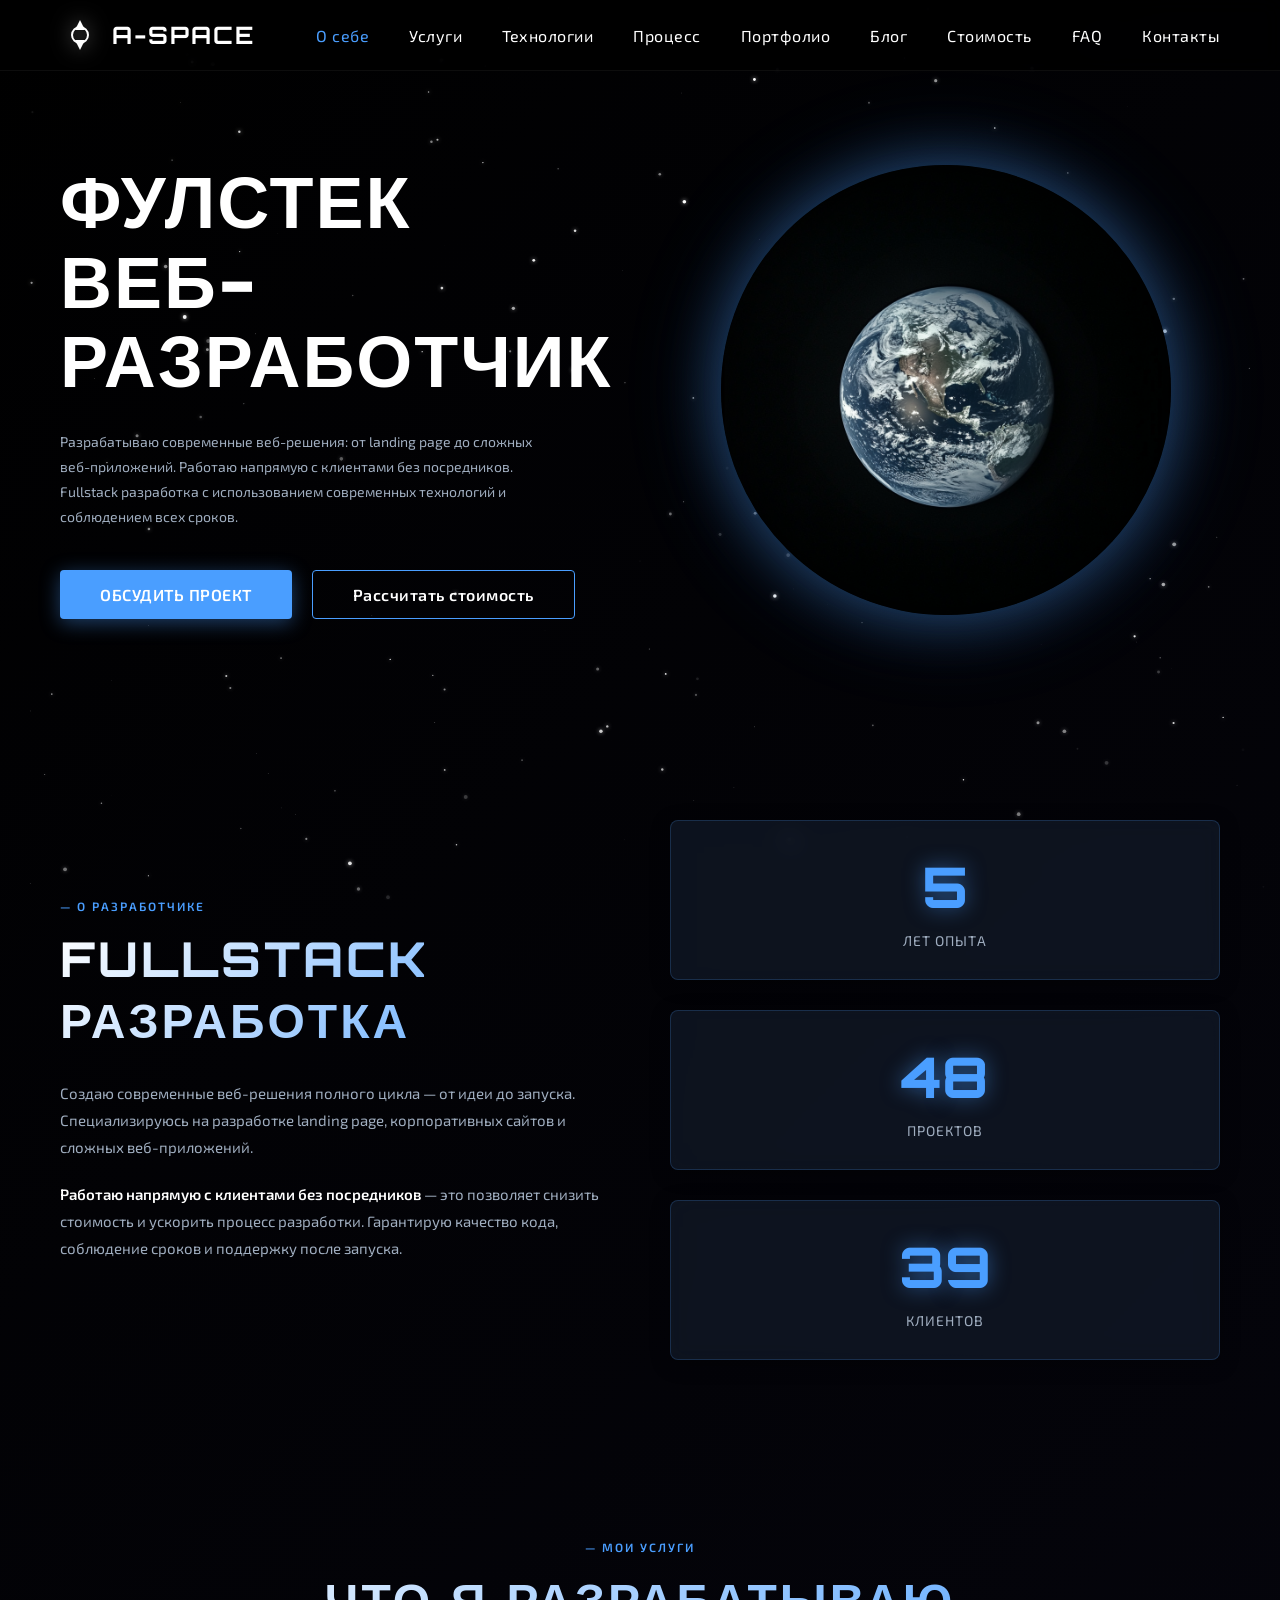
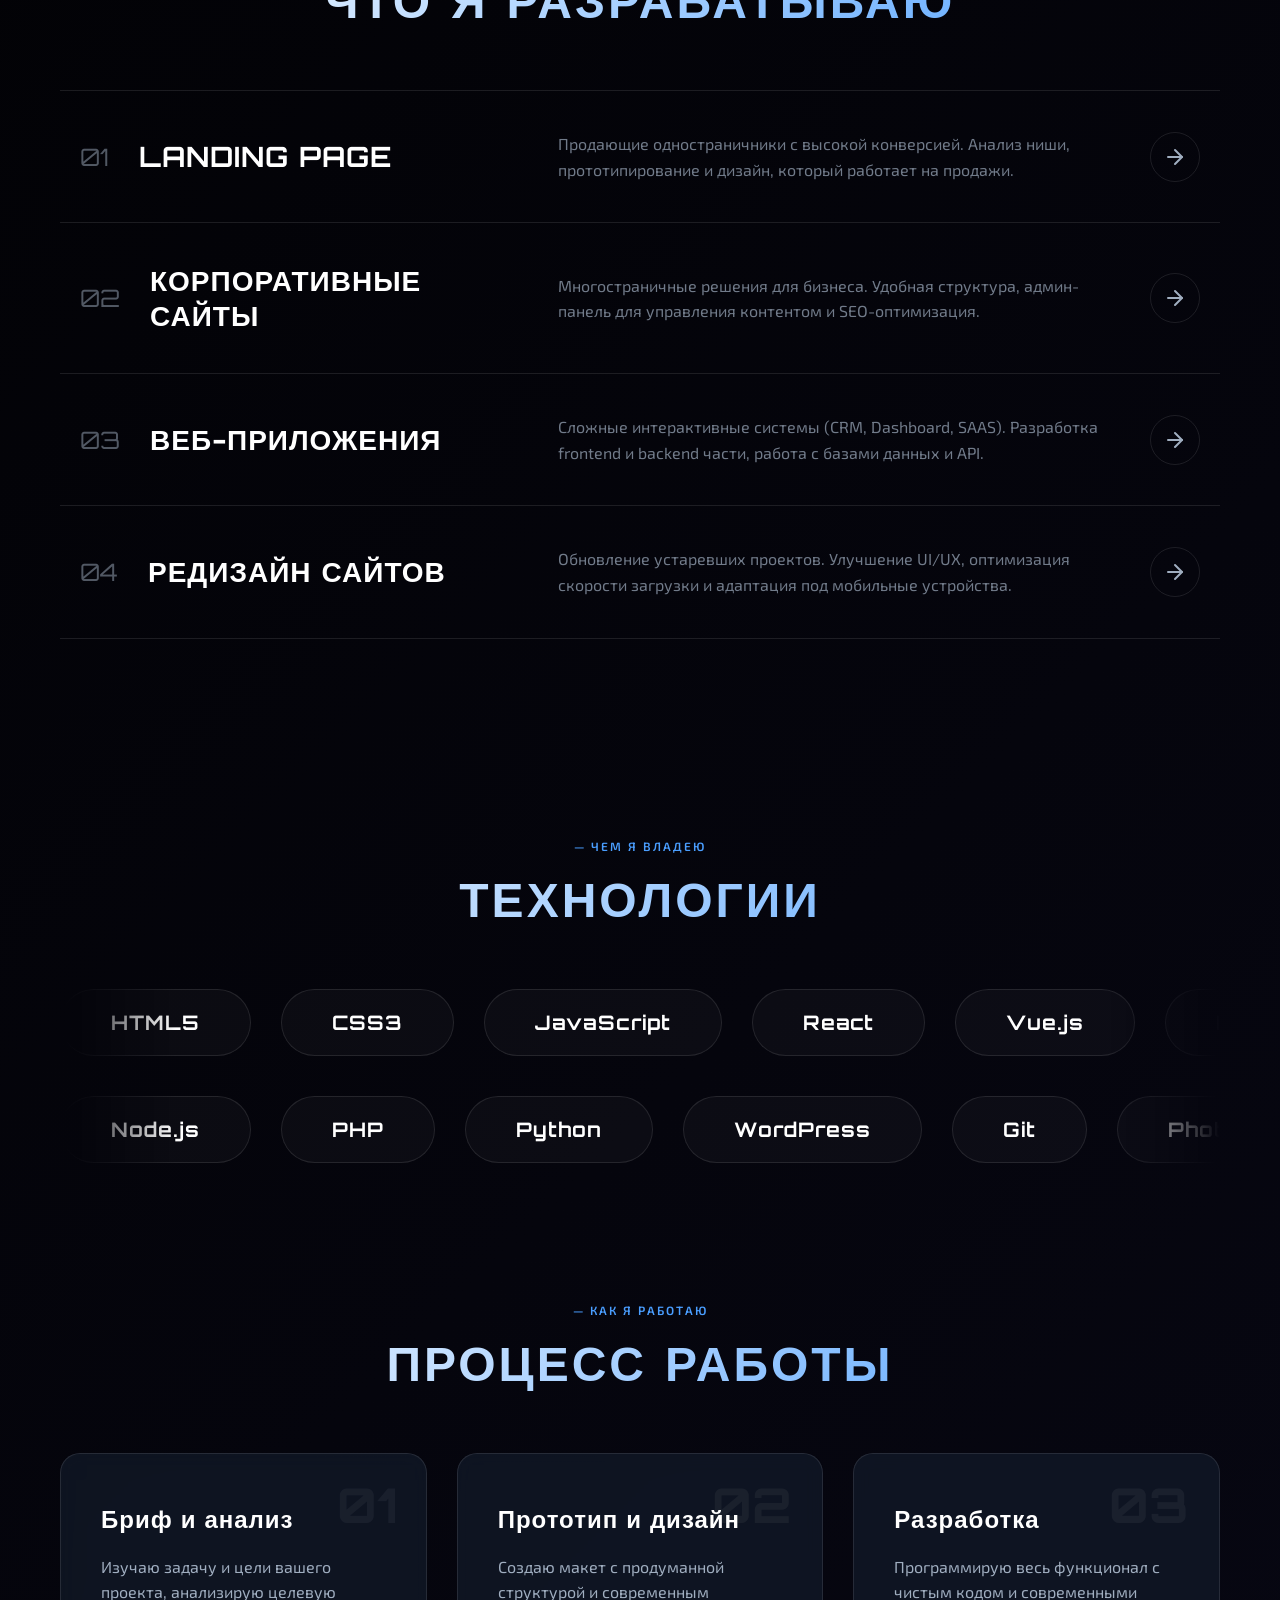
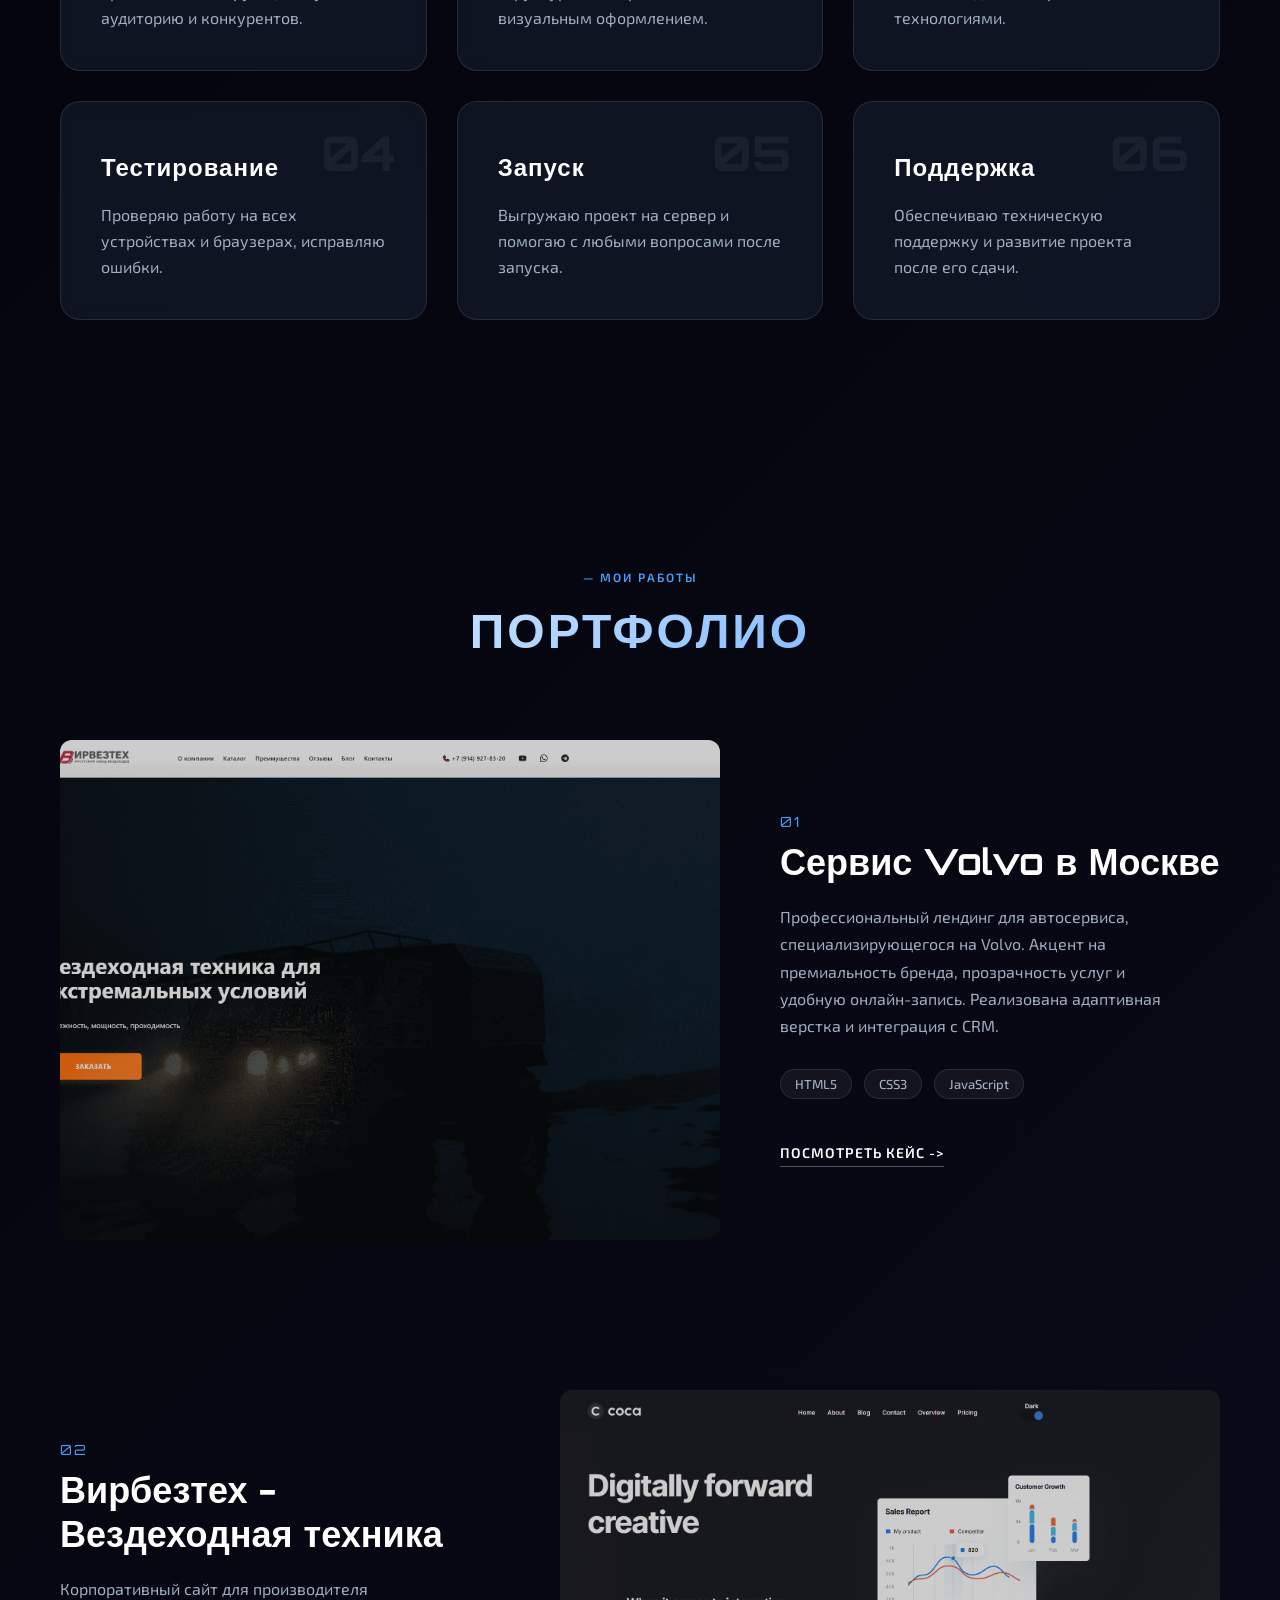
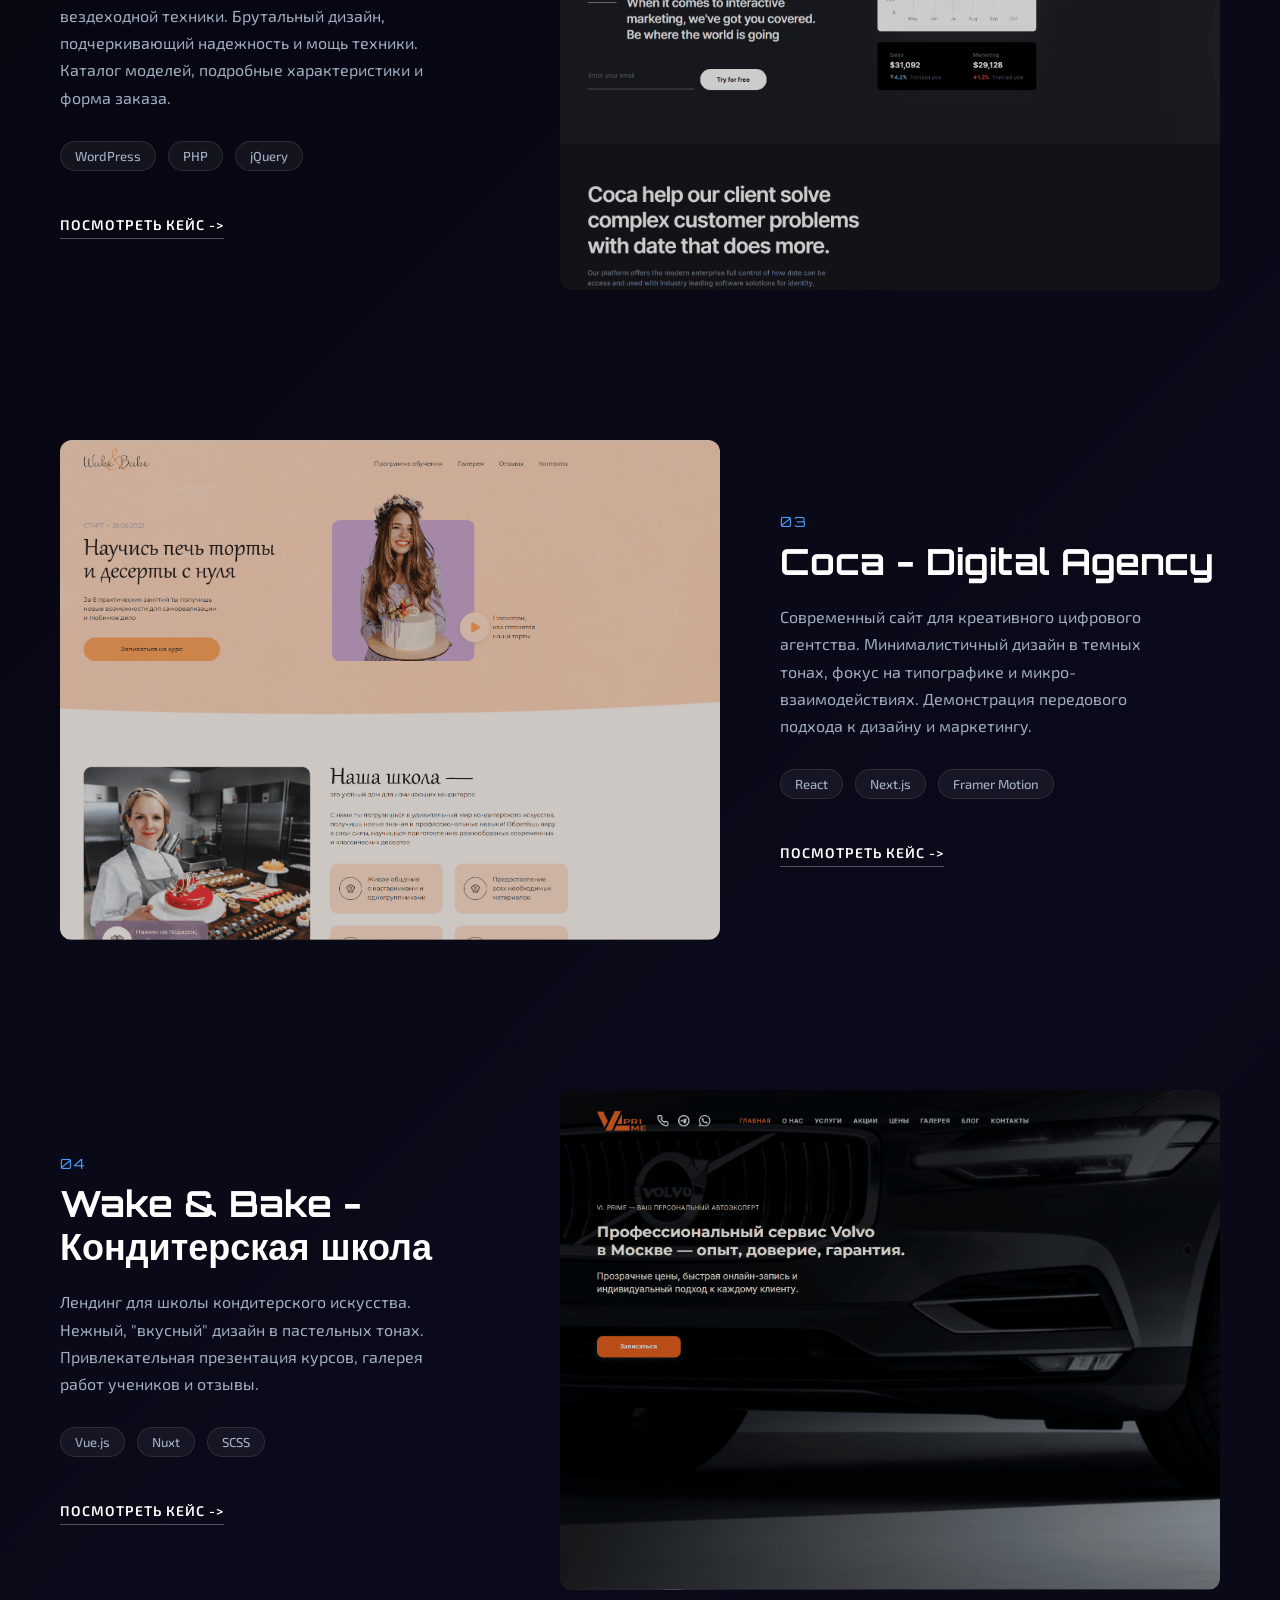
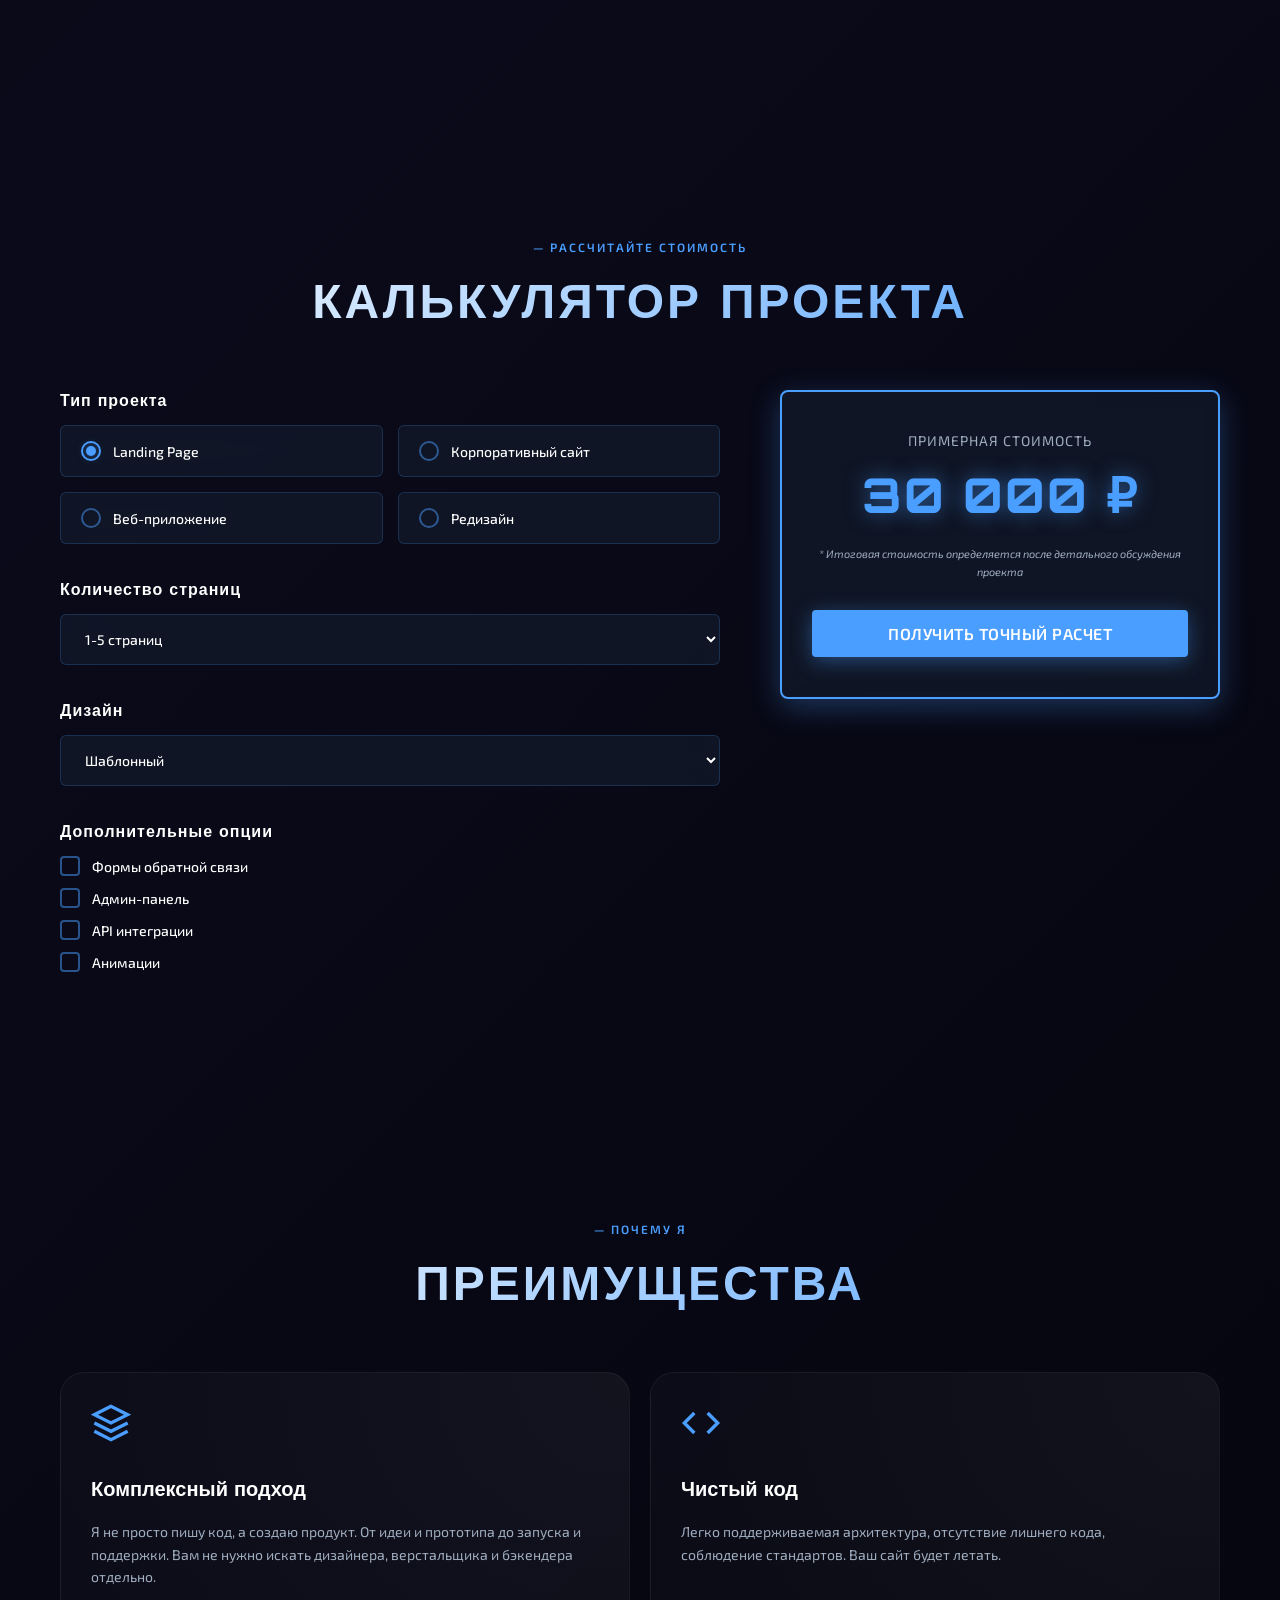
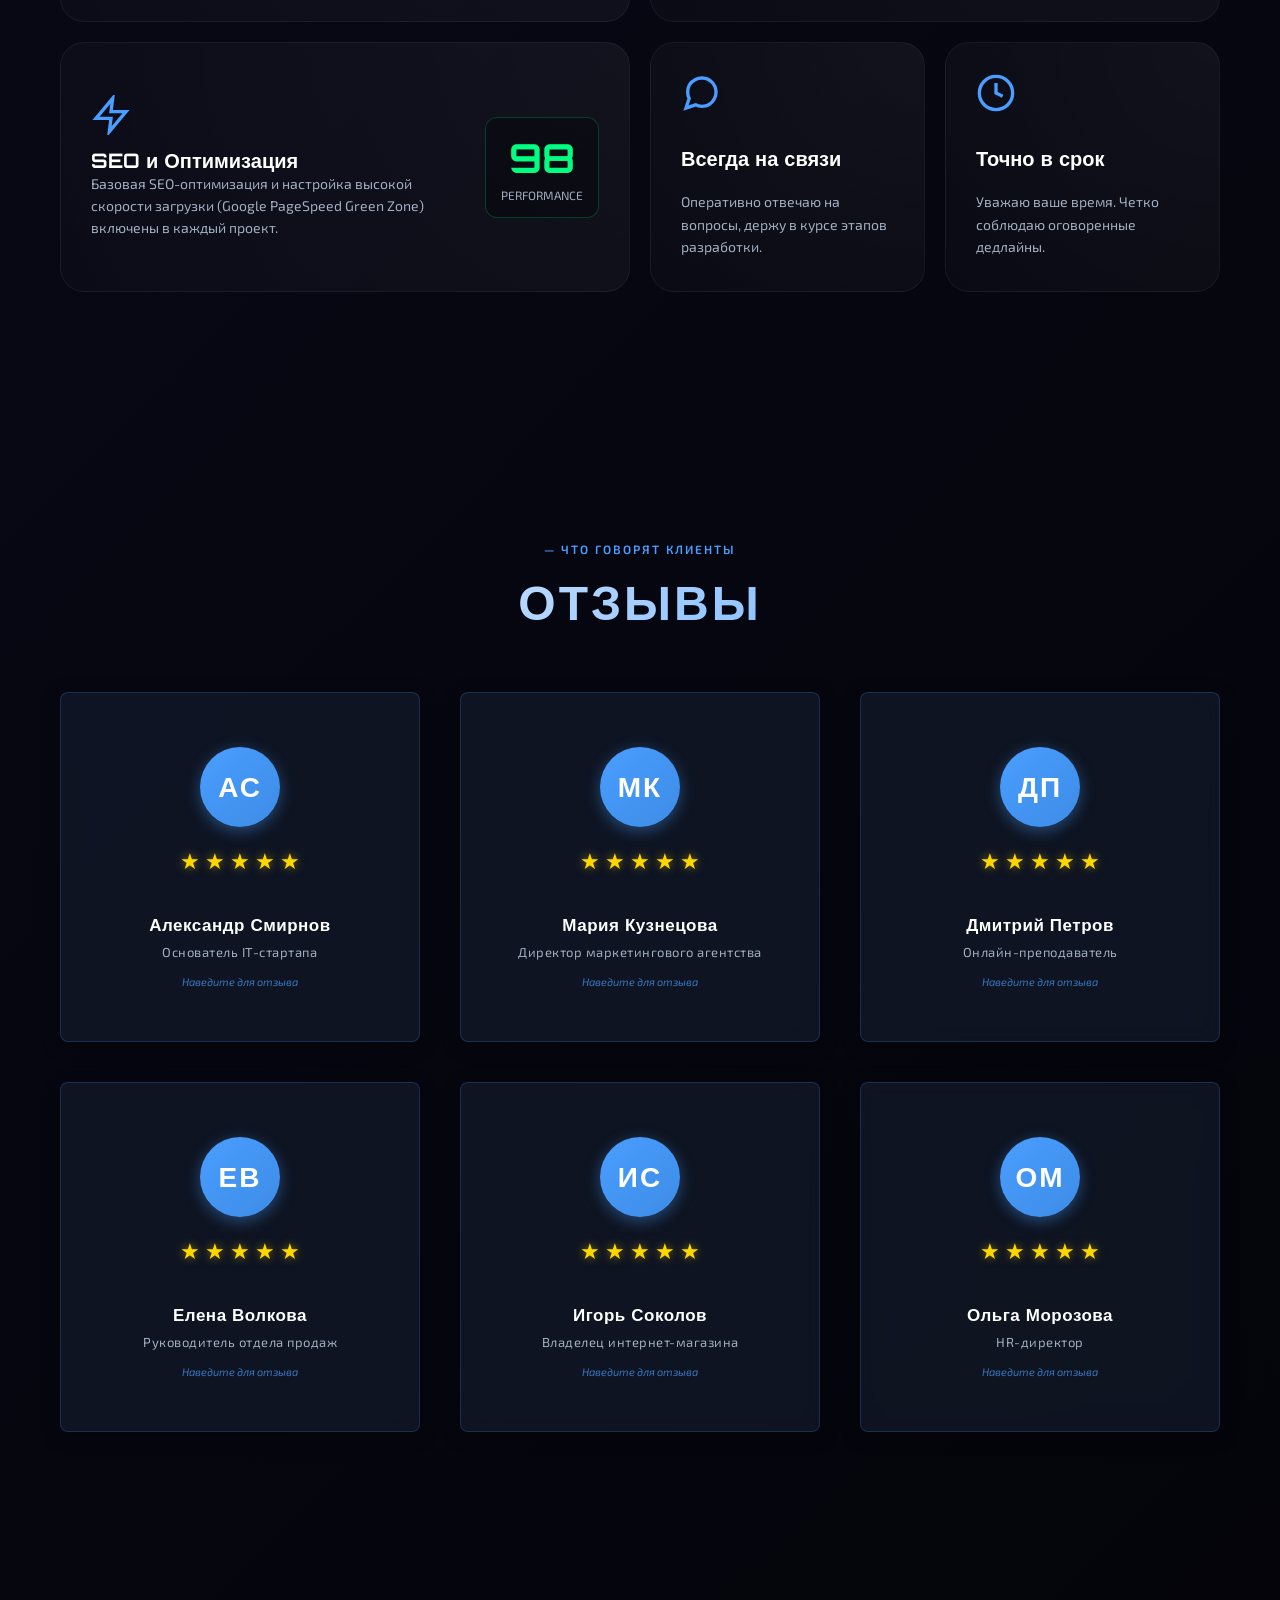
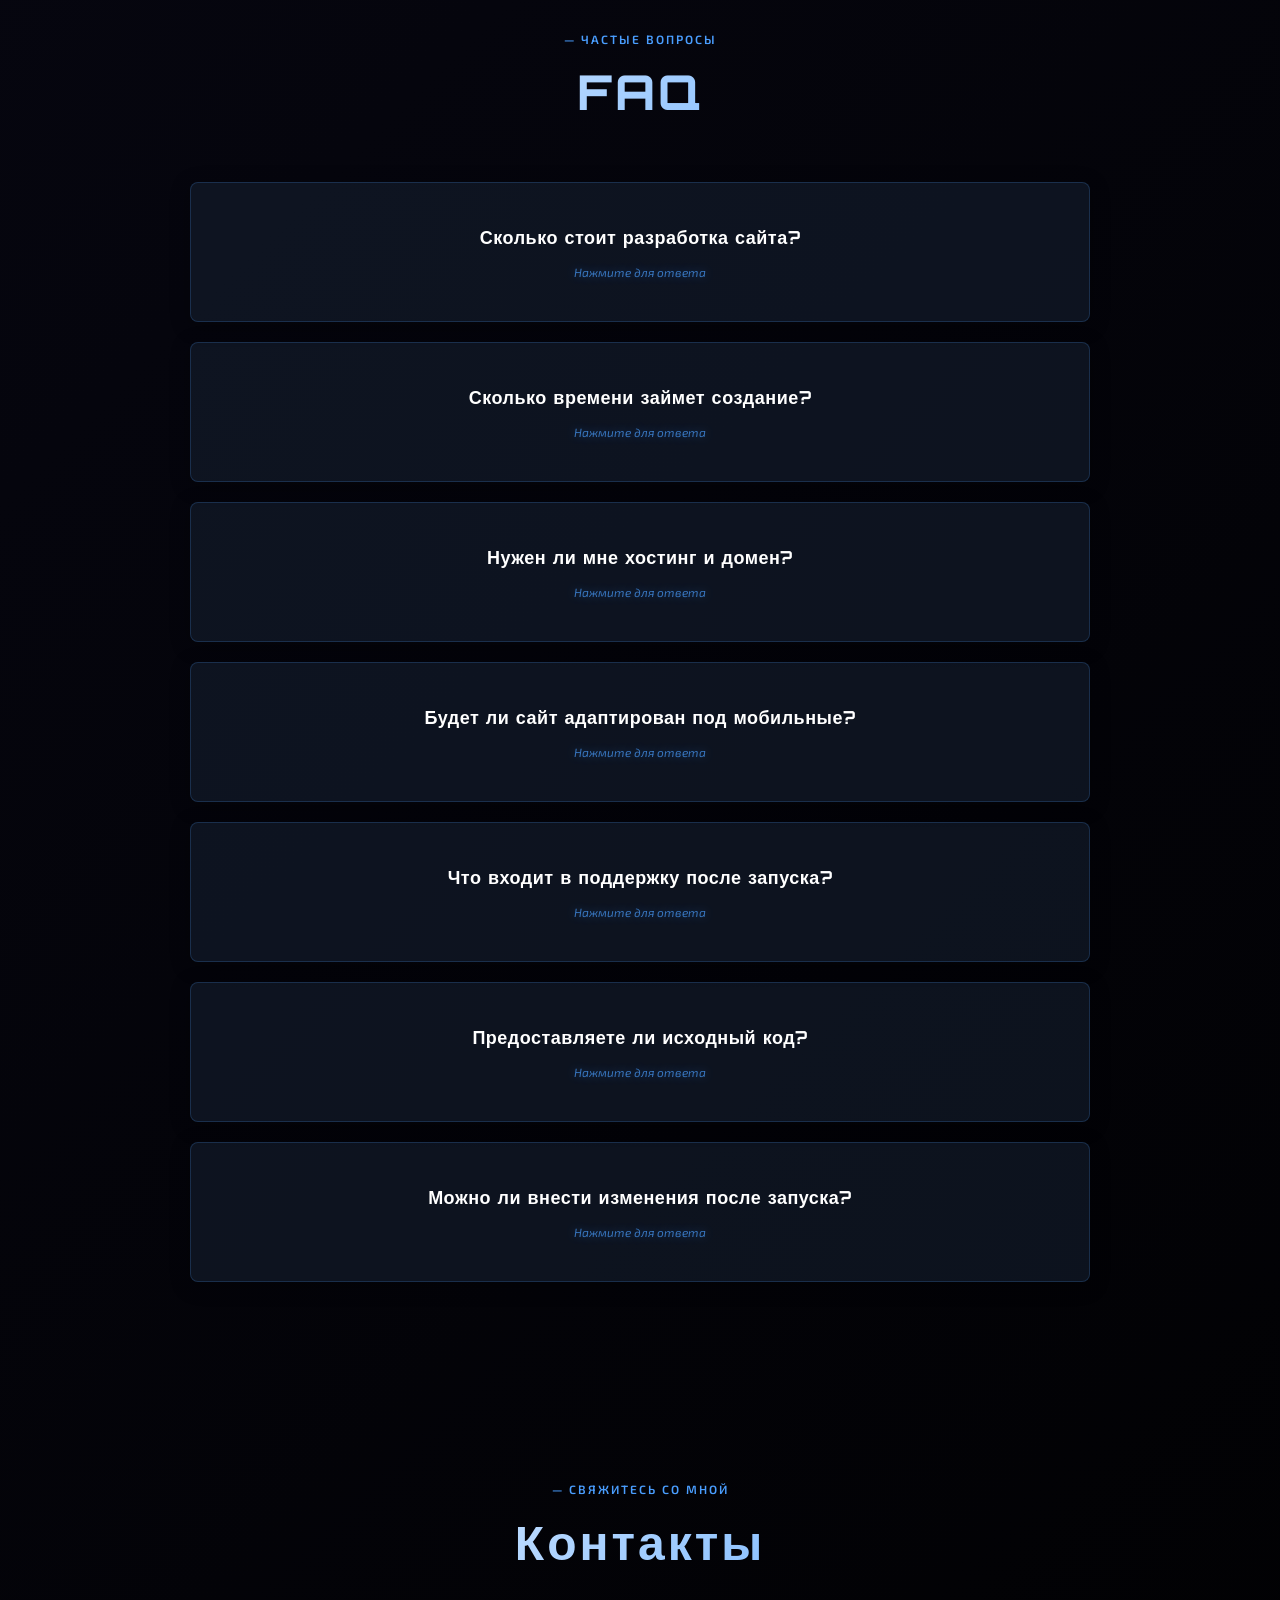
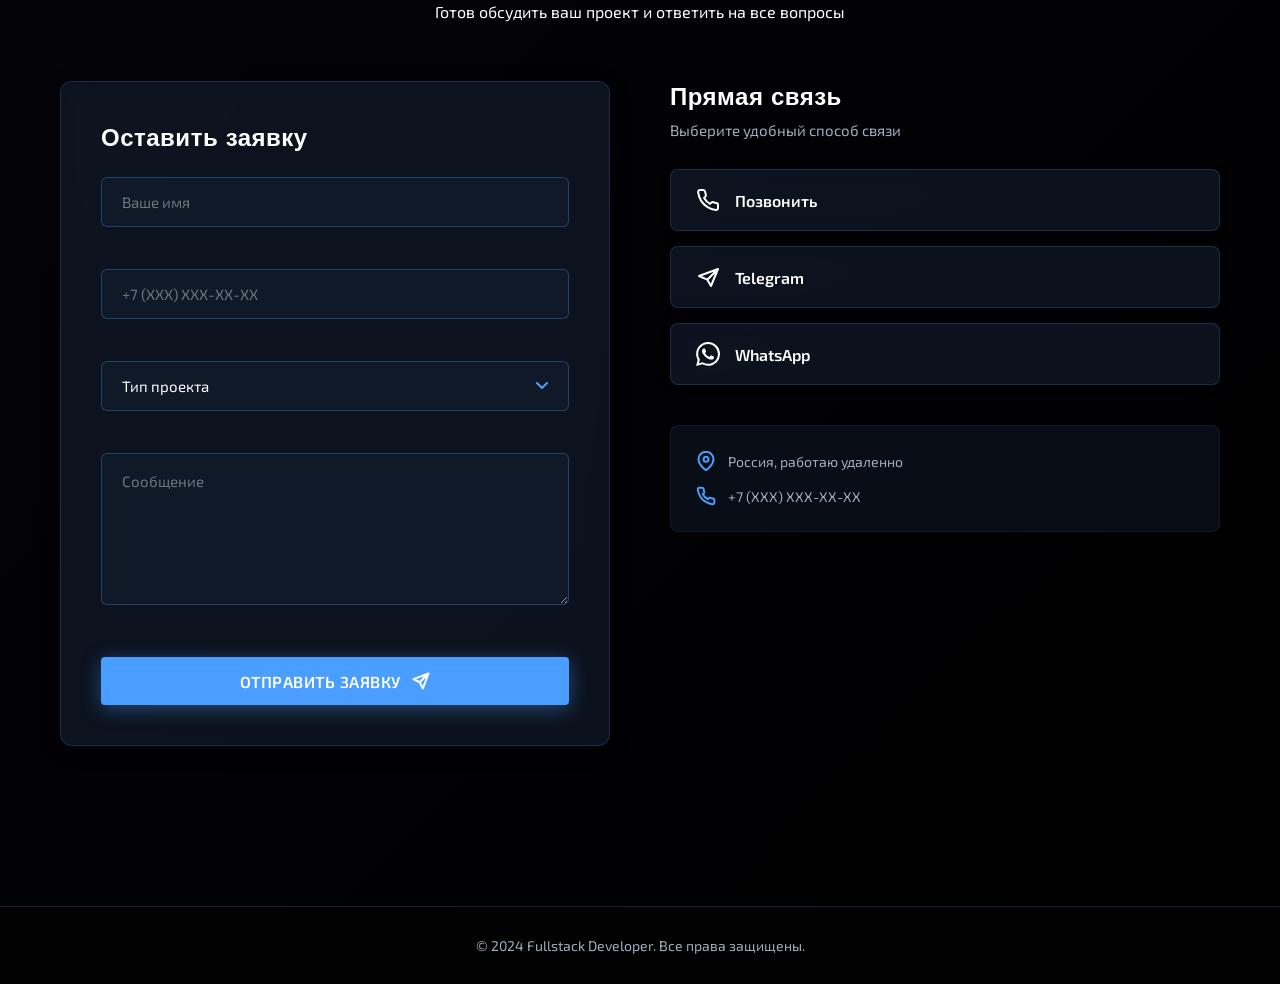
==== commit 90e5a386: "Update styles and add screenshots" ====
--- a/index.html
+++ b/index.html
@@ -377,90 +377,89 @@
             </div>
 
             <div class="portfolio-list">
-                <!-- Project 1 -->
+                <!-- Project 1: Volvo -->
                 <div class="portfolio-item">
                     <div class="portfolio-image-wrapper">
-                        <img src="https://images.unsplash.com/photo-1460925895917-afdab827c52f?w=800&h=600&fit=crop"
-                            alt="E-commerce проект" class="portfolio-img">
+                        <img src="img/Screenshot_1.png" alt="Volvo Car Service" class="portfolio-img">
                     </div>
                     <div class="portfolio-content">
                         <span class="portfolio-num">01</span>
-                        <h3 class="portfolio-title">Интернет-магазин электроники</h3>
+                        <h3 class="portfolio-title">Сервис Volvo в Москве</h3>
                         <p class="portfolio-desc">
-                            Разработка полнофункционального интернет-магазина с нуля.
-                            Включает каталог с фильтрами, корзину, интеграцию платежной системы Stripe и админ-панель
-                            для управления товарами.
+                            Профессиональный лендинг для автосервиса, специализирующегося на Volvo.
+                            Акцент на премиальность бренда, прозрачность услуг и удобную онлайн-запись.
+                            Реализована адаптивная верстка и интеграция с CRM.
                         </p>
                         <div class="portfolio-tags">
-                            <span class="tag">React</span>
-                            <span class="tag">Node.js</span>
-                            <span class="tag">MongoDB</span>
+                            <span class="tag">HTML5</span>
+                            <span class="tag">CSS3</span>
+                            <span class="tag">JavaScript</span>
                         </div>
                         <a href="#" class="btn-case">посмотреть кейс -></a>
                     </div>
                 </div>
 
-                <!-- Project 2 -->
+                <!-- Project 2: Virbeztech -->
                 <div class="portfolio-item reverse">
                     <div class="portfolio-image-wrapper">
-                        <img src="https://images.unsplash.com/photo-1551288049-bebda4e38f71?w=800&h=600&fit=crop"
-                            alt="Корпоративный сайт" class="portfolio-img">
+                        <img src="img/Screenshot_2.png" alt="Вирбезтех - Вездеходная техника" class="portfolio-img">
                     </div>
                     <div class="portfolio-content">
                         <span class="portfolio-num">02</span>
-                        <h3 class="portfolio-title">Корпоративный сайт IT-компании</h3>
+                        <h3 class="portfolio-title">Вирбезтех - Вездеходная техника</h3>
                         <p class="portfolio-desc">
-                            Стильный корпоративный сайт для IT-агентства.
-                            Уникальный дизайн, анимации при скролле и адаптивная верстка под все устройства.
+                            Корпоративный сайт для производителя вездеходной техники.
+                            Брутальный дизайн, подчеркивающий надежность и мощь техники.
+                            Каталог моделей, подробные характеристики и форма заказа.
                         </p>
                         <div class="portfolio-tags">
                             <span class="tag">WordPress</span>
                             <span class="tag">PHP</span>
-                            <span class="tag">GSAP</span>
+                            <span class="tag">jQuery</span>
                         </div>
                         <a href="#" class="btn-case">посмотреть кейс -></a>
                     </div>
                 </div>
 
-                <!-- Project 3 -->
+                <!-- Project 3: Coca -->
                 <div class="portfolio-item">
                     <div class="portfolio-image-wrapper">
-                        <img src="https://images.unsplash.com/photo-1512941937669-90a1b58e7e9c?w=800&h=600&fit=crop"
-                            alt="Веб-приложение" class="portfolio-img">
+                        <img src="img/Screenshot_3.png" alt="Coca - Creative Agency" class="portfolio-img">
                     </div>
                     <div class="portfolio-content">
                         <span class="portfolio-num">03</span>
-                        <h3 class="portfolio-title">CRM система для отдела продаж</h3>
+                        <h3 class="portfolio-title">Coca - Digital Agency</h3>
                         <p class="portfolio-desc">
-                            Внутренняя система для автоматизации работы отдела продаж.
-                            Дашборды с аналитикой, управление клиентами и задачами, интеграция с телефонией.
+                            Современный сайт для креативного цифрового агентства.
+                            Минималистичный дизайн в темных тонах, фокус на типографике и микро-взаимодействиях.
+                            Демонстрация передового подхода к дизайну и маркетингу.
+                        </p>
+                        <div class="portfolio-tags">
+                            <span class="tag">React</span>
+                            <span class="tag">Next.js</span>
+                            <span class="tag">Framer Motion</span>
+                        </div>
+                        <a href="#" class="btn-case">посмотреть кейс -></a>
+                    </div>
+                </div>
+
+                <!-- Project 4: Wake & Bake -->
+                <div class="portfolio-item reverse">
+                    <div class="portfolio-image-wrapper">
+                        <img src="img/Screenshot_10.png" alt="Wake & Bake - Кондитерская школа" class="portfolio-img">
+                    </div>
+                    <div class="portfolio-content">
+                        <span class="portfolio-num">04</span>
+                        <h3 class="portfolio-title">Wake & Bake - Кондитерская школа</h3>
+                        <p class="portfolio-desc">
+                            Лендинг для школы кондитерского искусства.
+                            Нежный, "вкусный" дизайн в пастельных тонах.
+                            Привлекательная презентация курсов, галерея работ учеников и отзывы.
                         </p>
                         <div class="portfolio-tags">
                             <span class="tag">Vue.js</span>
-                            <span class="tag">Python</span>
-                            <span class="tag">PostgreSQL</span>
-                        </div>
-                        <a href="#" class="btn-case">посмотреть кейс -></a>
-                    </div>
-                </div>
-
-                <!-- Project 4 -->
-                <div class="portfolio-item reverse">
-                    <div class="portfolio-image-wrapper">
-                        <img src="https://images.unsplash.com/photo-1551650975-87deedd944c3?w=800&h=600&fit=crop"
-                            alt="Платформа бронирования" class="portfolio-img">
-                    </div>
-                    <div class="portfolio-content">
-                        <span class="portfolio-num">04</span>
-                        <h3 class="portfolio-title">Платформа бронирования услуг</h3>
-                        <p class="portfolio-desc">
-                            Сервис для онлайн-записи на услуги.
-                            Личные кабинеты для мастеров и клиентов, календарь занятости, SMS-уведомления.
-                        </p>
-                        <div class="portfolio-tags">
-                            <span class="tag">Next.js</span>
-                            <span class="tag">Supabase</span>
-                            <span class="tag">Tailwind</span>
+                            <span class="tag">Nuxt</span>
+                            <span class="tag">SCSS</span>
                         </div>
                         <a href="#" class="btn-case">посмотреть кейс -></a>
                     </div>
--- a/css/style.css
+++ b/css/style.css
@@ -865,6 +865,32 @@
     border-color: var(--primary-blue);
 }
 
+.portfolio-tags {
+    display: flex;
+    flex-wrap: wrap;
+    gap: 12px;
+    margin-bottom: 25px;
+}
+
+.tag {
+    background: rgba(255, 255, 255, 0.05);
+    border: 1px solid rgba(255, 255, 255, 0.1);
+    color: var(--text-secondary);
+    padding: 6px 14px;
+    border-radius: 20px;
+    font-size: 13px;
+    font-weight: 500;
+    font-family: 'Exo 2', sans-serif;
+    transition: all 0.3s ease;
+}
+
+.tag:hover {
+    border-color: var(--primary-blue);
+    color: var(--text-primary);
+    transform: translateY(-2px);
+    background: rgba(74, 158, 255, 0.1);
+}
+
 /* Mobile Adaptation for Portfolio */
 @media (max-width: 992px) {
     .portfolio-list {
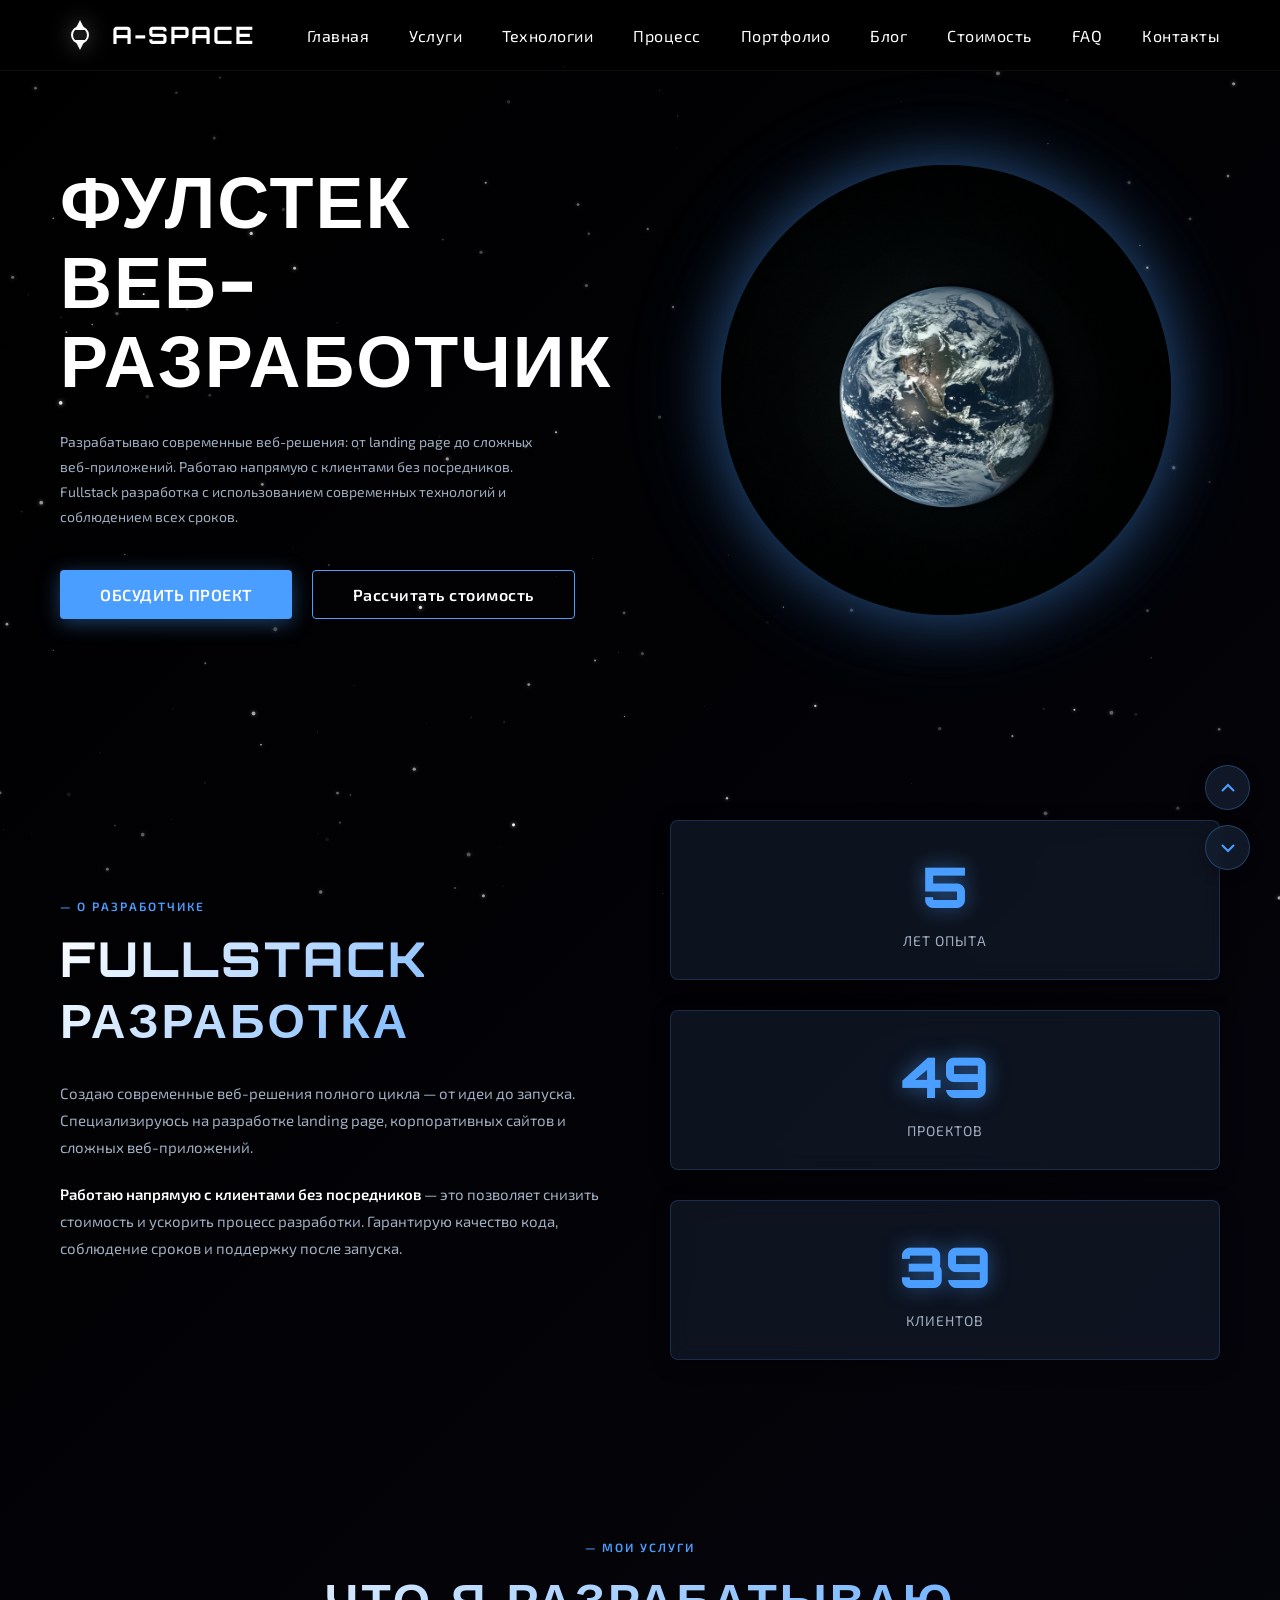
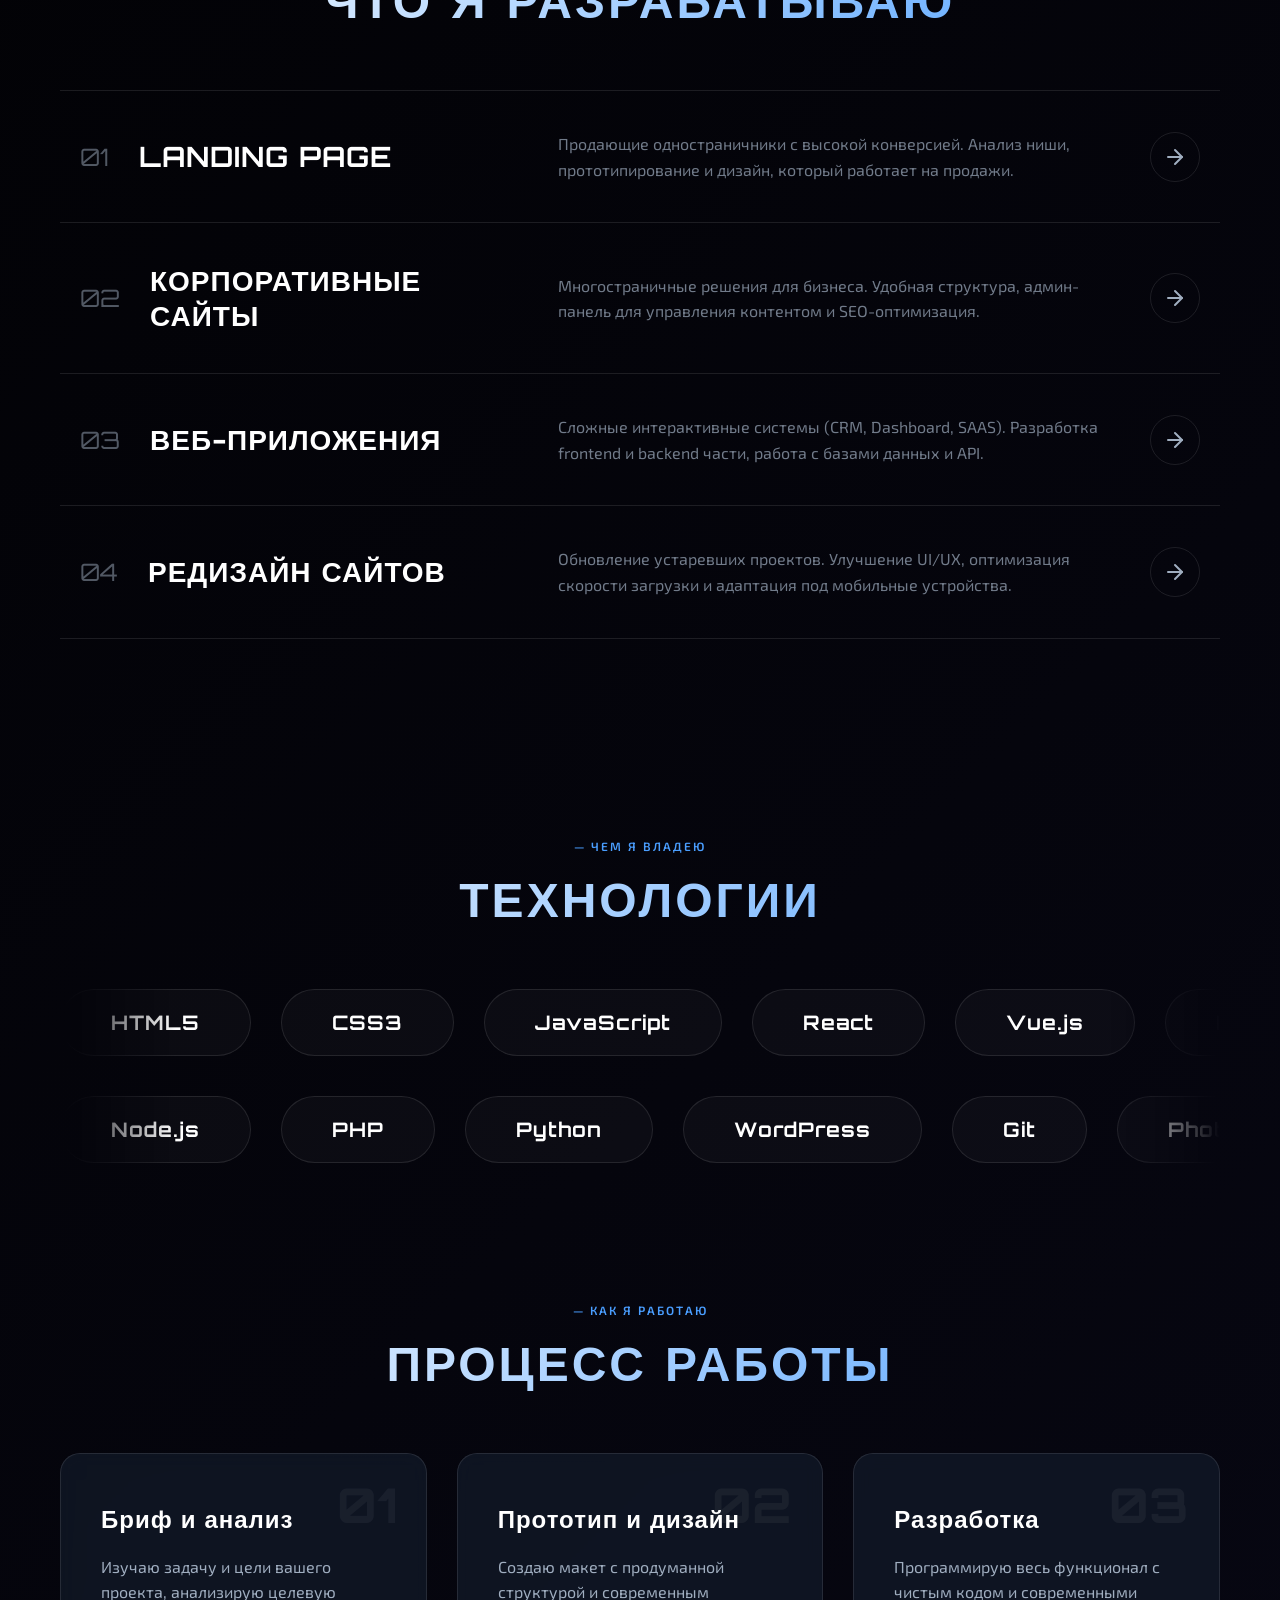
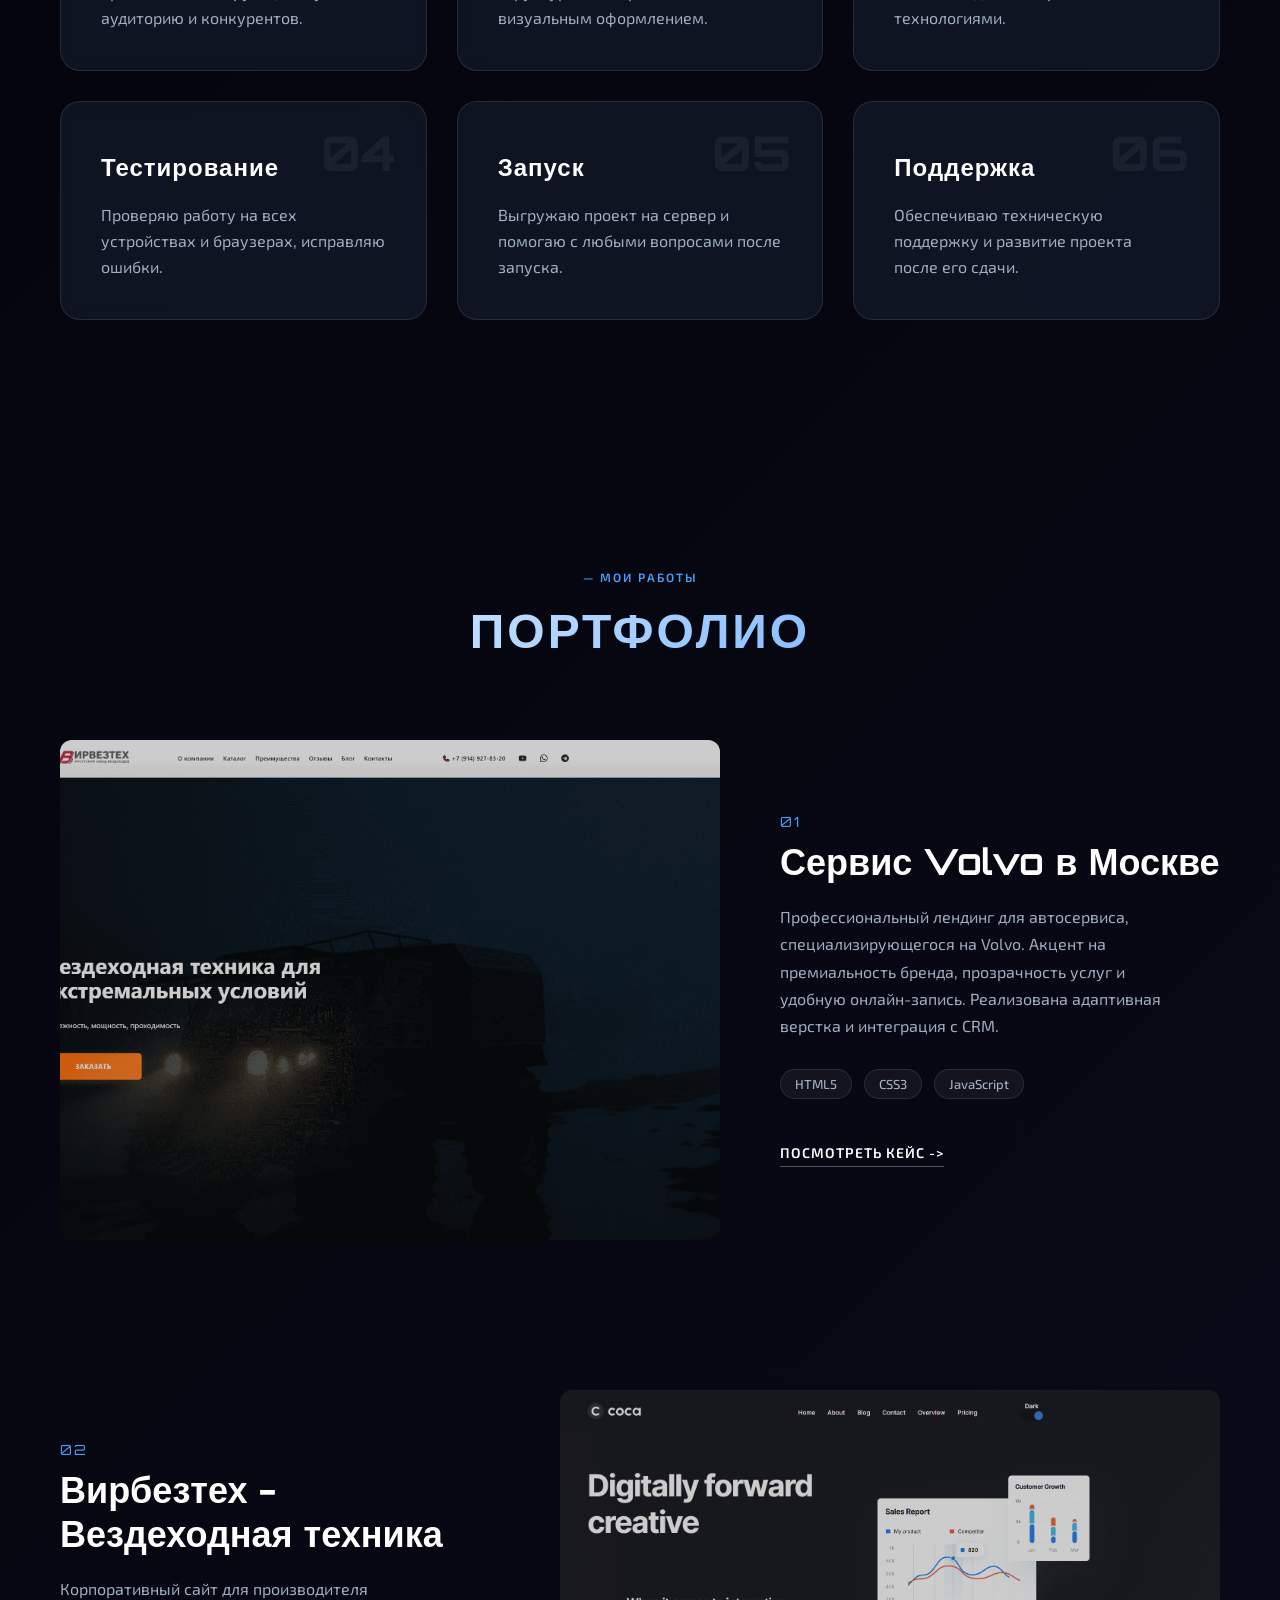
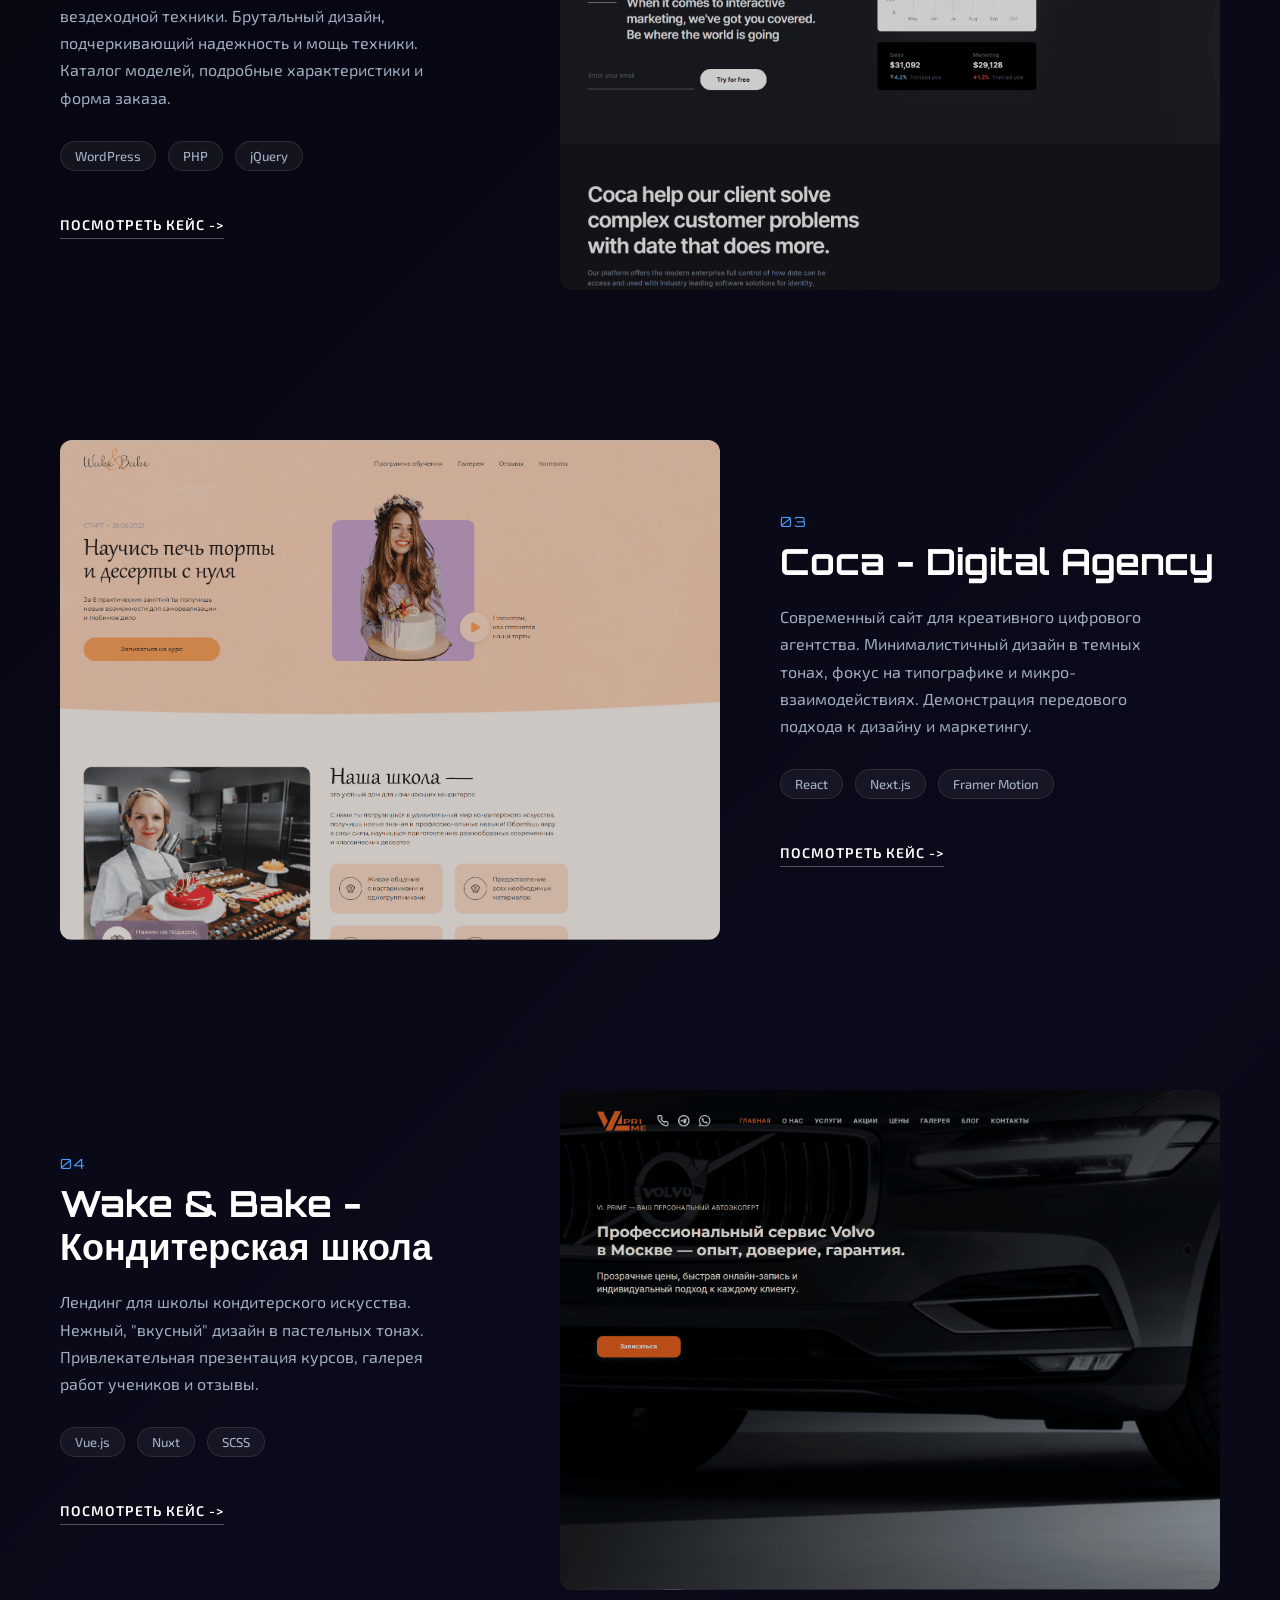
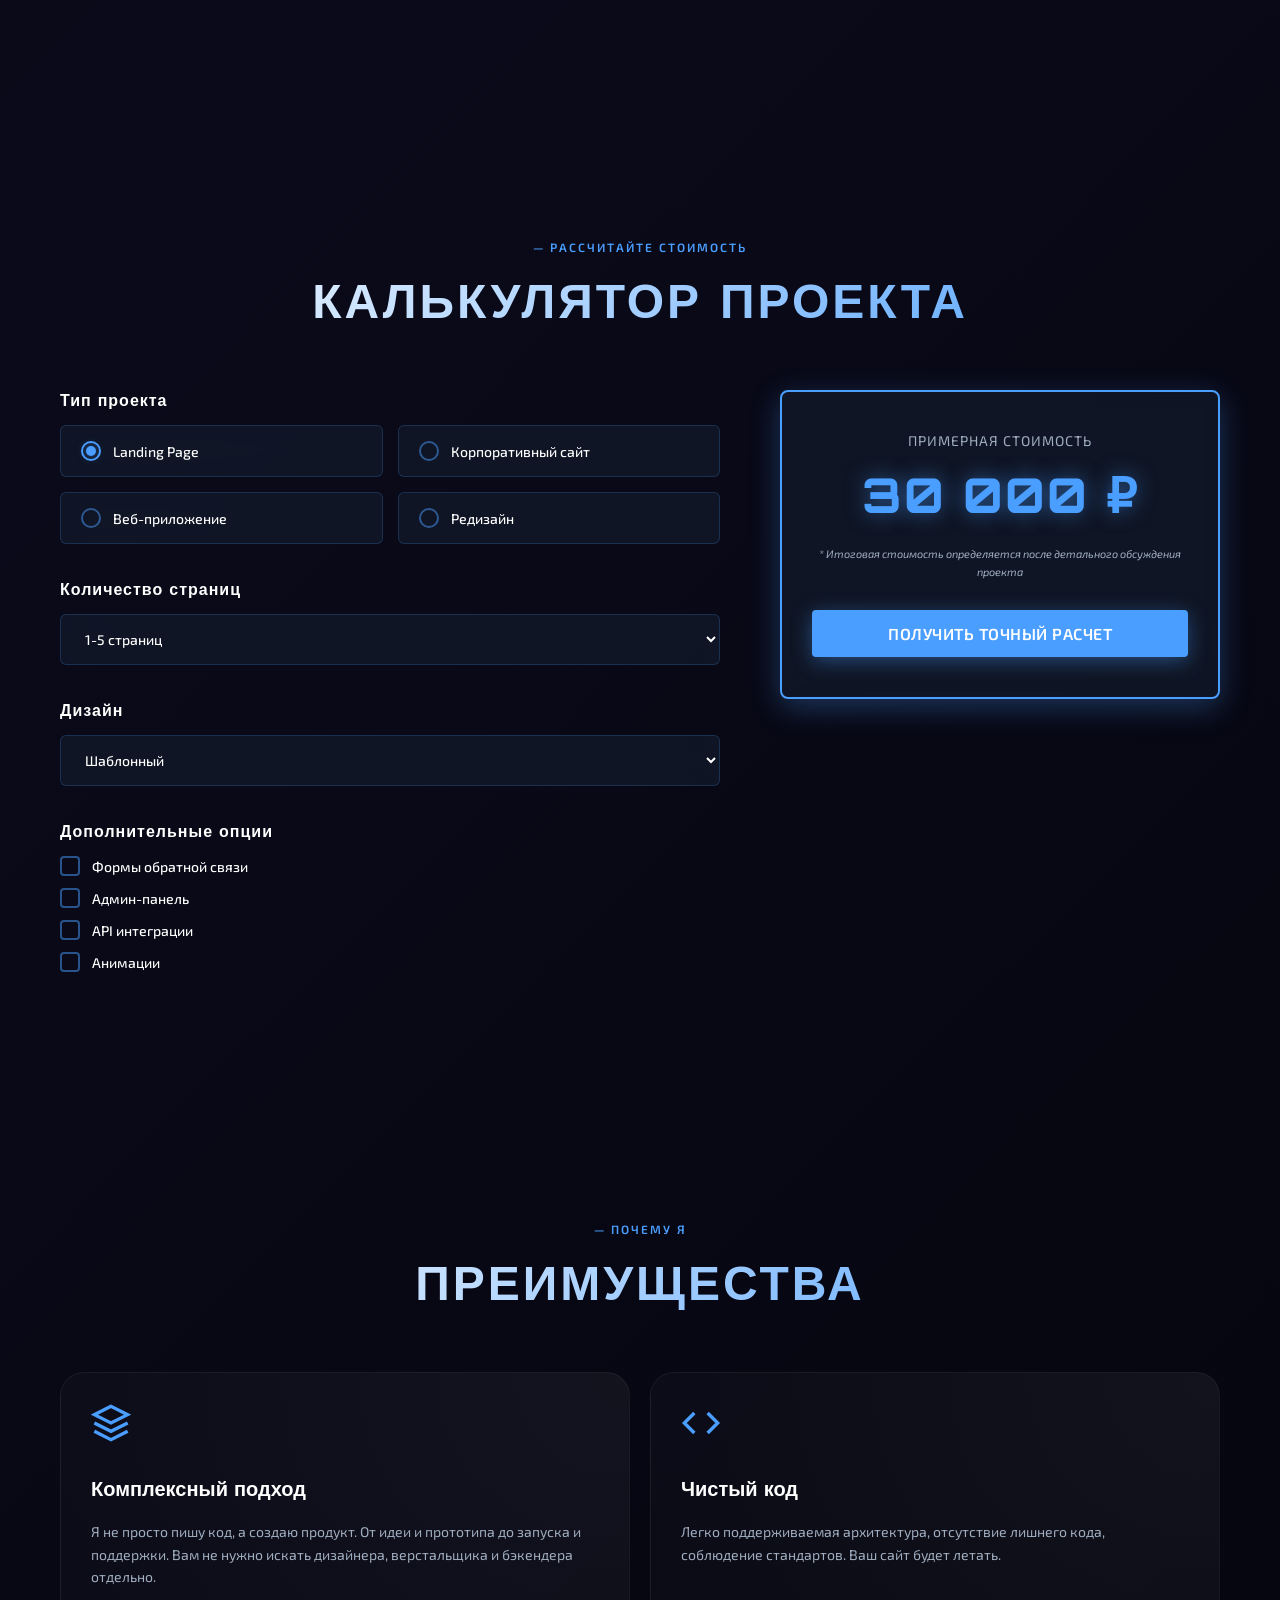
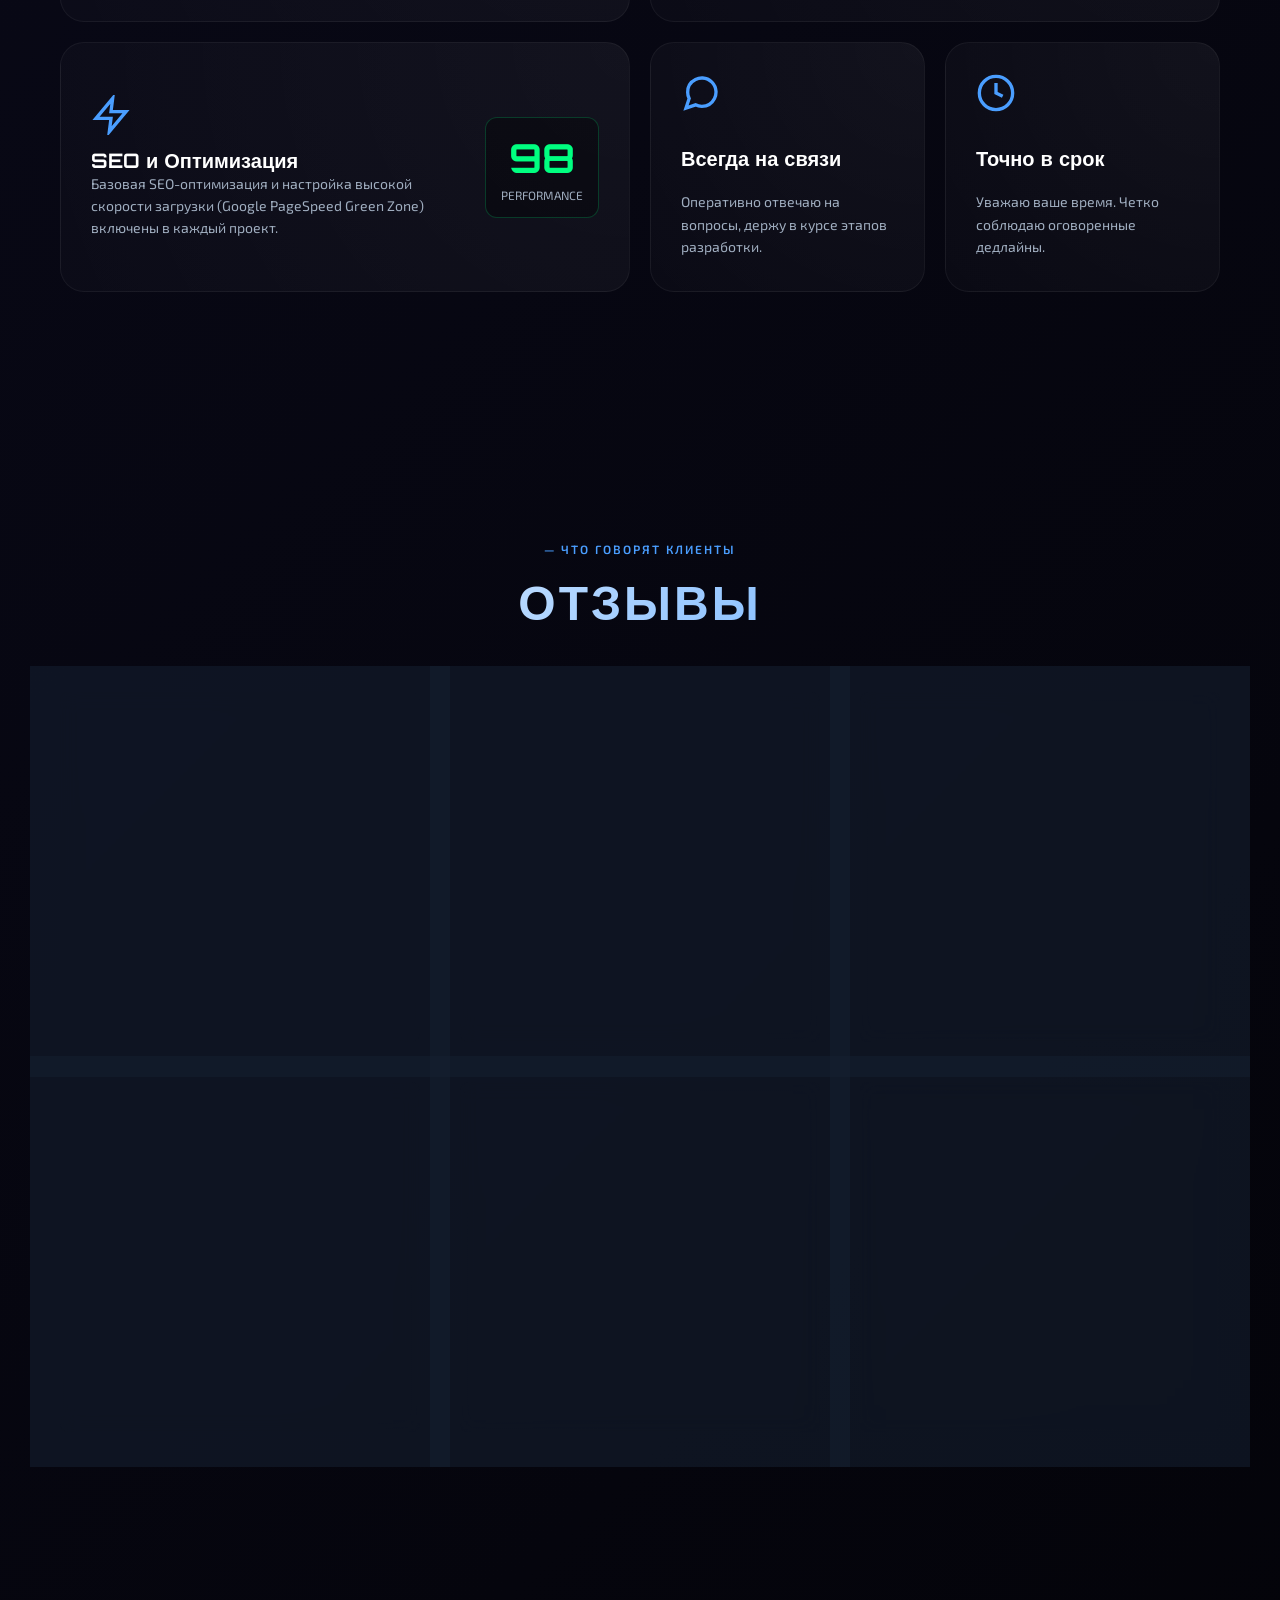
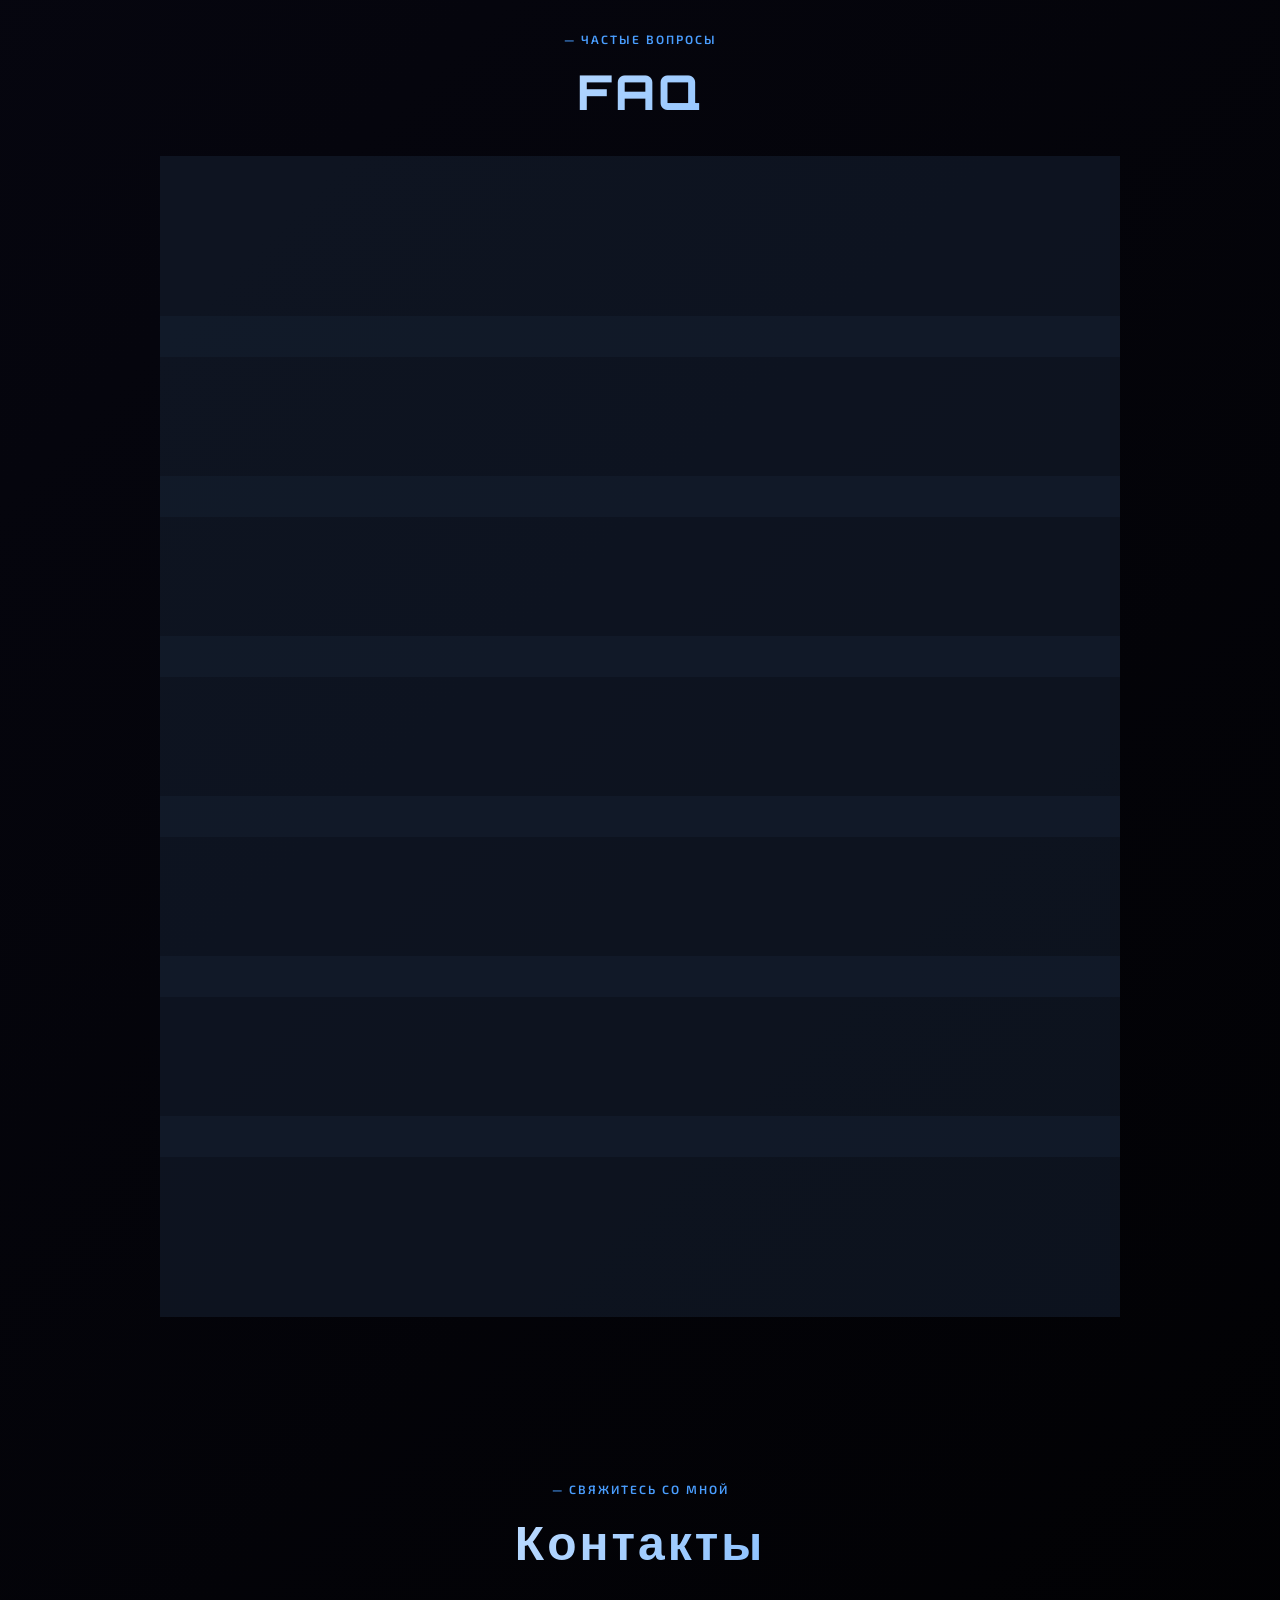
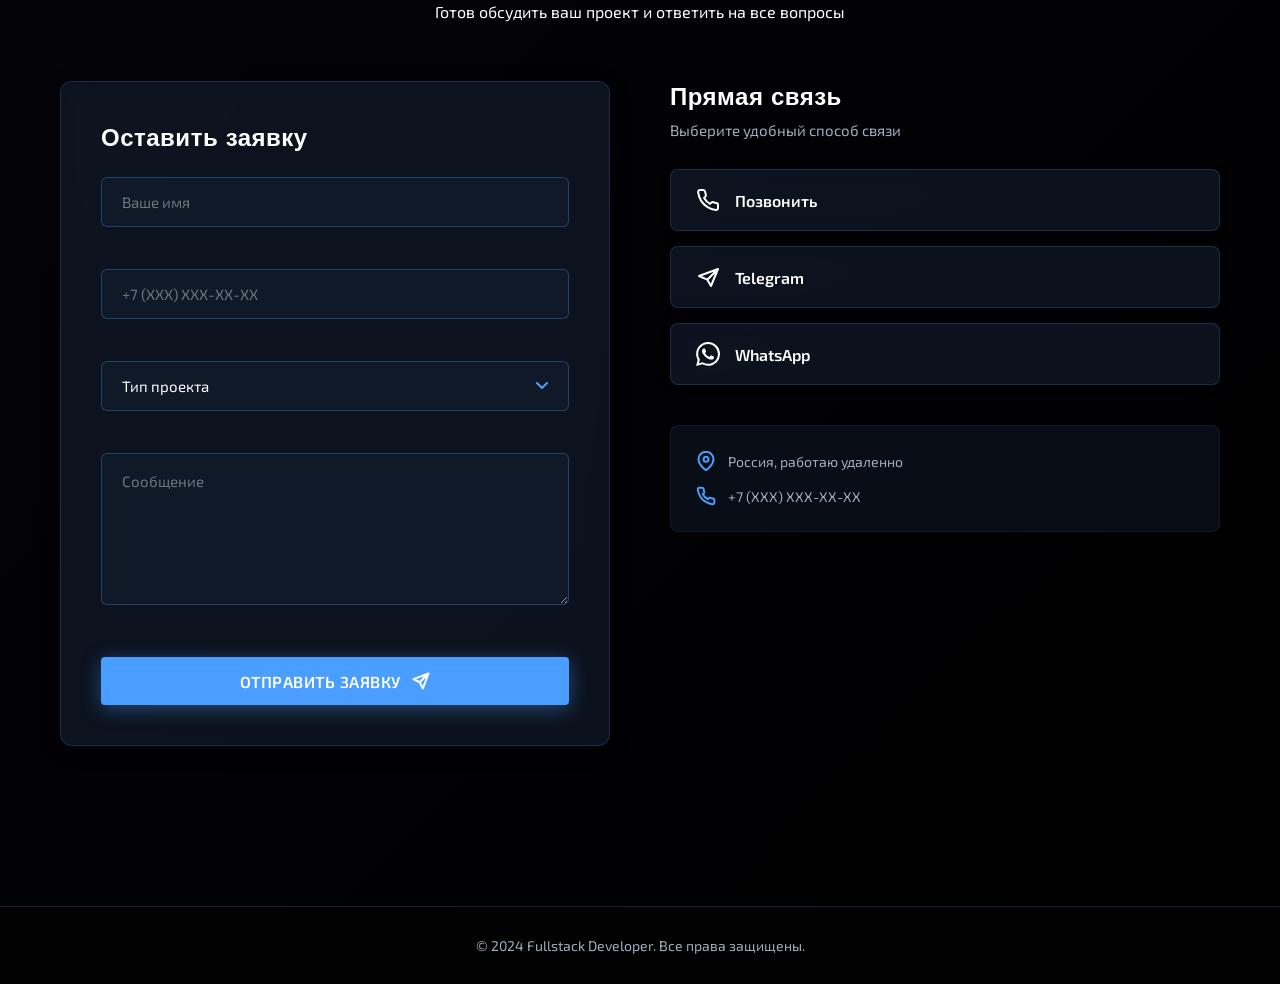
==== commit 9da27a43: "Update blog design, navigation, and mobile menu" ====
--- a/index.html
+++ b/index.html
@@ -50,7 +50,7 @@
                     <span></span>
                 </button>
                 <nav class="nav">
-                    <a href="#about">О себе</a>
+                    <a href="#" class="active">Главная</a>
                     <a href="#services">Услуги</a>
                     <a href="#technologies">Технологии</a>
                     <a href="#process">Процесс</a>
@@ -1057,7 +1057,20 @@
         </div>
     </footer>
 
-    <script src="js/script.js"></script>
+    <div class="scroll-nav">
+        <button id="scrollTop" class="scroll-btn" title="Наверх">
+            <svg width="24" height="24" viewBox="0 0 24 24" fill="none" stroke="currentColor" stroke-width="2">
+                <path d="M18 15l-6-6-6 6" />
+            </svg>
+        </button>
+        <button id="scrollBottom" class="scroll-btn" title="Вниз">
+            <svg width="24" height="24" viewBox="0 0 24 24" fill="none" stroke="currentColor" stroke-width="2">
+                <path d="M6 9l6 6 6-6" />
+            </svg>
+        </button>
+    </div>
+
+    <script src="js/script.js?v=1.0"></script>
 </body>
 
 </html>
--- a/css/style.css
+++ b/css/style.css
@@ -271,6 +271,8 @@
     display: flex;
     align-items: center;
     justify-content: center;
+    perspective: 1000px;
+    /* Enable 3D space */
 }
 
 /* Static shadow overlay to prevent rotation artifacts */
@@ -301,6 +303,17 @@
     animation: rotate 60s linear infinite;
     position: relative;
     z-index: 1;
+    transition: transform 0.1s ease-out;
+    will-change: transform;
+    /* Optimize for frequent updates */
+    /* Smooth movement for JS control */
+}
+
+/* Stop animation completely to allow JS transform to take effect */
+.earth-image.interactive {
+    animation: none;
+    filter: brightness(1.2);
+    /* Visual indicator */
 }
 
 @keyframes rotate {
@@ -2194,29 +2207,38 @@
 }
 
 .blog-grid {
-    display: grid;
-    grid-template-columns: repeat(auto-fill, minmax(350px, 1fr));
-    gap: 40px;
+    display: flex;
+    flex-direction: column;
+    gap: 30px;
 }
 
 .blog-card {
-    background: var(--card-bg);
-    border: 1px solid rgba(74, 158, 255, 0.2);
-    border-radius: 12px;
+    background: rgba(20, 30, 48, 0.6);
+    /* Slightly more transparent for plaque feel */
+    border: 1px solid rgba(74, 158, 255, 0.1);
+    border-radius: 4px;
+    /* Sharper corners for "plaque" look */
     overflow: hidden;
-    transition: all 0.3s ease;
-    display: flex;
-    flex-direction: column;
+    transition: all 0.4s ease;
+    display: flex;
+    flex-direction: row;
+    /* Horizontal layout */
+    align-items: stretch;
+    min-height: 280px;
 }
 
 .blog-card:hover {
-    transform: translateY(-5px);
+    transform: translateX(10px);
+    /* Move right instead of up */
     border-color: var(--primary-blue);
-    box-shadow: 0 10px 30px rgba(74, 158, 255, 0.15);
+    box-shadow: -5px 5px 20px rgba(74, 158, 255, 0.1);
+    background: rgba(20, 30, 48, 0.9);
 }
 
 .blog-image {
-    height: 240px;
+    width: 40%;
+    /* Fixed width for image */
+    min-width: 300px;
     position: relative;
     overflow: hidden;
 }
@@ -2225,77 +2247,102 @@
     width: 100%;
     height: 100%;
     object-fit: cover;
-    transition: transform 0.5s ease;
+    transition: transform 0.6s ease;
 }
 
 .blog-card:hover .blog-image img {
-    transform: scale(1.05);
-}
-
-.blog-overlay {
-    position: absolute;
-    inset: 0;
-    background: rgba(0, 0, 0, 0.6);
-    display: flex;
-    align-items: center;
+    transform: scale(1.1);
+}
+
+
+
+.blog-content {
+    padding: 30px 40px;
+    flex-grow: 1;
+    display: flex;
+    flex-direction: column;
     justify-content: center;
-    opacity: 0;
-    transition: opacity 0.3s ease;
-}
-
-.blog-card:hover .blog-overlay {
-    opacity: 1;
-}
-
-.blog-content {
-    padding: 25px;
-    flex-grow: 1;
-    display: flex;
-    flex-direction: column;
+    width: 60%;
 }
 
 .blog-meta {
     display: flex;
-    justify-content: space-between;
-    margin-bottom: 15px;
-    font-size: 13px;
+    justify-content: flex-start;
+    gap: 20px;
+    margin-bottom: 20px;
+    font-size: 14px;
     color: var(--text-secondary);
+    text-transform: uppercase;
+    letter-spacing: 1px;
 }
 
 .blog-tag {
     color: var(--primary-blue);
-    font-weight: 600;
+    font-weight: 700;
 }
 
 .blog-title {
-    font-size: 20px;
-    margin-bottom: 15px;
-    line-height: 1.4;
+    font-size: 28px;
+    /* Larger title */
+    margin-bottom: 20px;
+    line-height: 1.3;
     font-family: 'Orbitron', sans-serif;
     color: var(--text-primary);
+    transition: text-shadow 0.3s ease;
+}
+
+.blog-card:hover .blog-title {
+    text-shadow: 0 0 15px rgba(74, 158, 255, 0.5);
+    /* Glow effect */
 }
 
 .blog-excerpt {
-    font-size: 14px;
+    font-size: 16px;
     color: var(--text-secondary);
-    line-height: 1.6;
-    margin-bottom: 20px;
-    flex-grow: 1;
+    line-height: 1.7;
+    margin-bottom: 25px;
+    flex-grow: 0;
+    /* Don't stretch */
 }
 
 .blog-link {
     color: var(--primary-blue);
     text-decoration: none;
-    font-weight: 600;
-    font-size: 14px;
+    font-weight: 700;
+    font-size: 16px;
     display: inline-flex;
     align-items: center;
-    gap: 5px;
+    gap: 10px;
     transition: gap 0.3s ease;
+    align-self: flex-start;
+    text-transform: uppercase;
+    letter-spacing: 1px;
 }
 
 .blog-link:hover {
-    gap: 8px;
+    gap: 15px;
+}
+
+@media (max-width: 968px) {
+    .blog-card {
+        flex-direction: column;
+        min-height: auto;
+    }
+
+    .blog-image {
+        width: 100%;
+        height: 250px;
+        min-width: auto;
+    }
+
+    .blog-content {
+        width: 100%;
+        padding: 25px;
+    }
+
+    .blog-title {
+        font-size: 24px;
+    }
 }
 
 /* ===========================
@@ -2722,4 +2769,43 @@
         grid-template-columns: 1fr;
         /* Stack icons on very small screens */
     }
+}
+
+/* Scroll Navigation Buttons */
+.scroll-nav {
+    position: fixed;
+    bottom: 30px;
+    right: 30px;
+    display: flex;
+    flex-direction: column;
+    gap: 15px;
+    z-index: 1000;
+}
+
+.scroll-btn {
+    width: 45px;
+    height: 45px;
+    background: rgba(20, 30, 48, 0.8);
+    border: 1px solid rgba(74, 158, 255, 0.3);
+    border-radius: 50%;
+    color: var(--primary-blue);
+    display: flex;
+    align-items: center;
+    justify-content: center;
+    cursor: pointer;
+    transition: all 0.3s ease;
+    backdrop-filter: blur(5px);
+    box-shadow: 0 4px 15px rgba(0, 0, 0, 0.3);
+}
+
+.scroll-btn:hover {
+    background: var(--primary-blue);
+    color: white;
+    transform: translateY(-3px);
+    box-shadow: 0 6px 20px rgba(74, 158, 255, 0.4);
+}
+
+.scroll-btn svg {
+    width: 24px;
+    height: 24px;
 }
